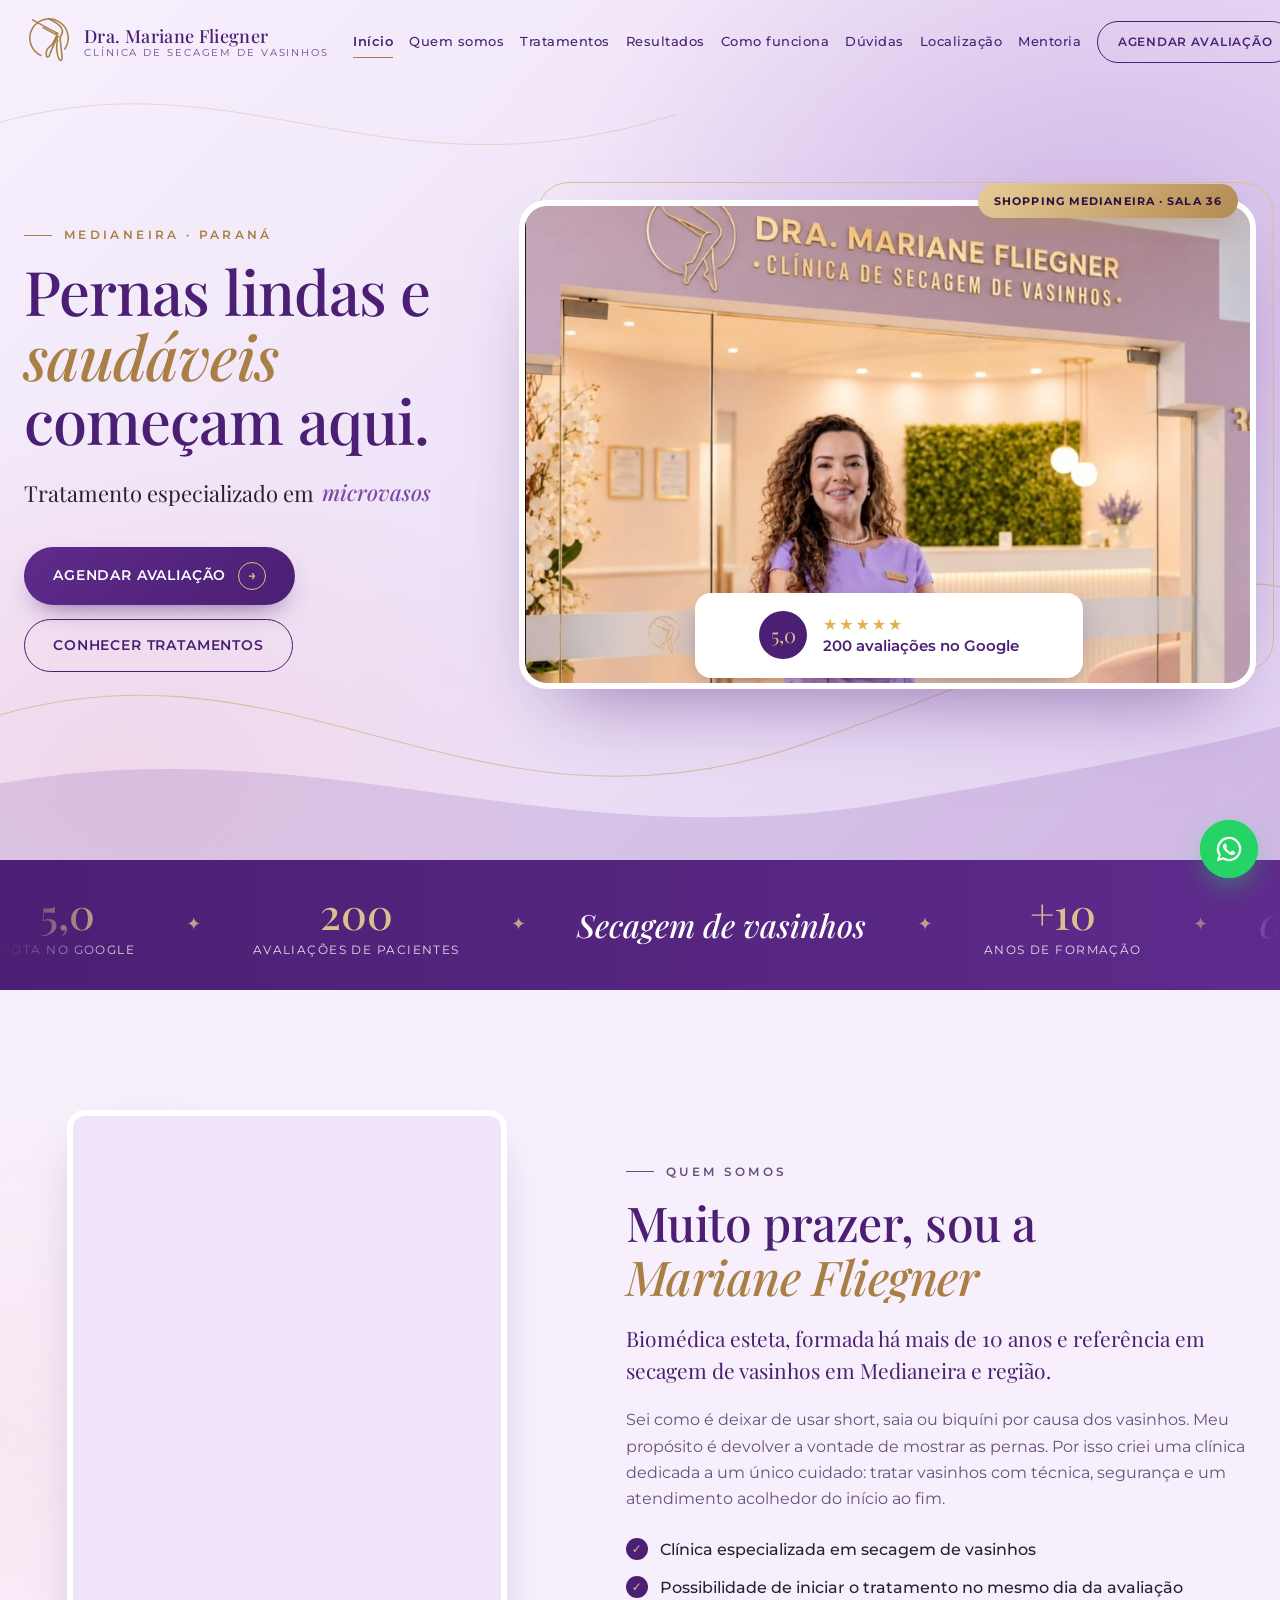
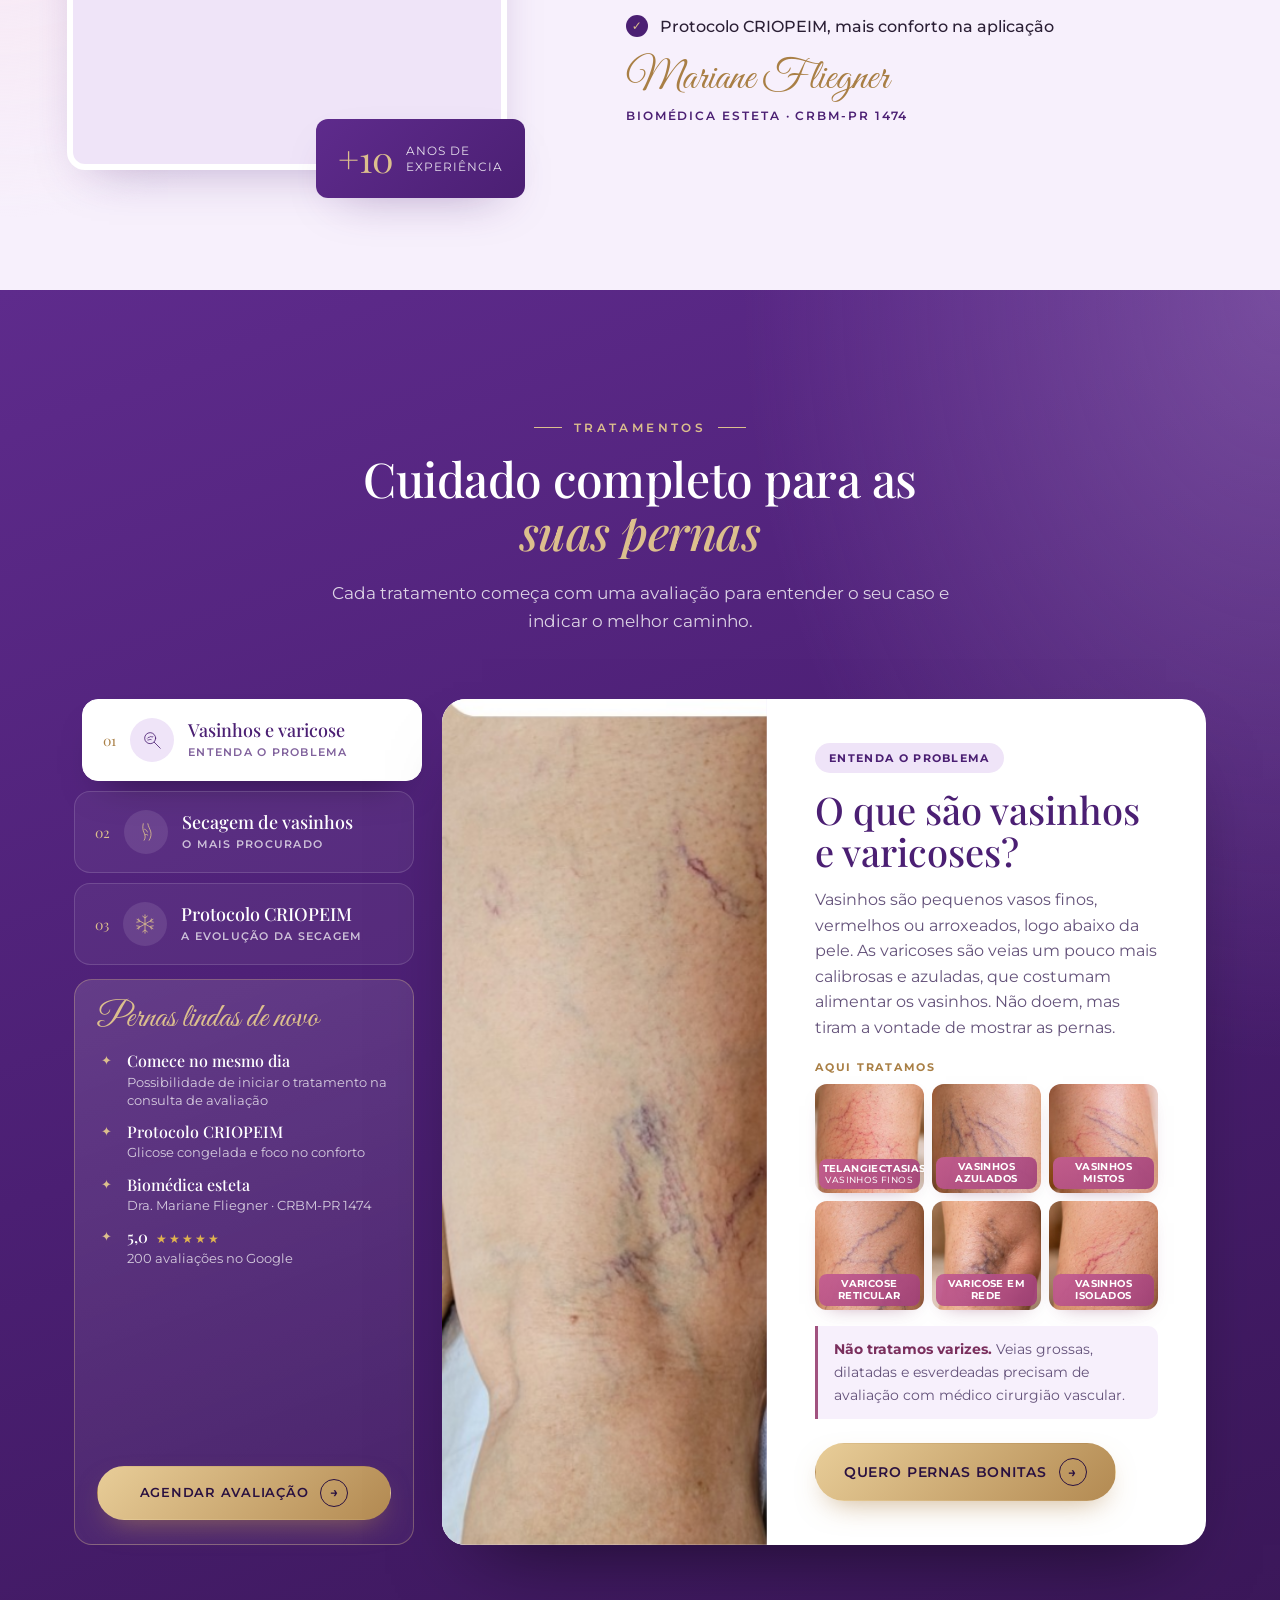
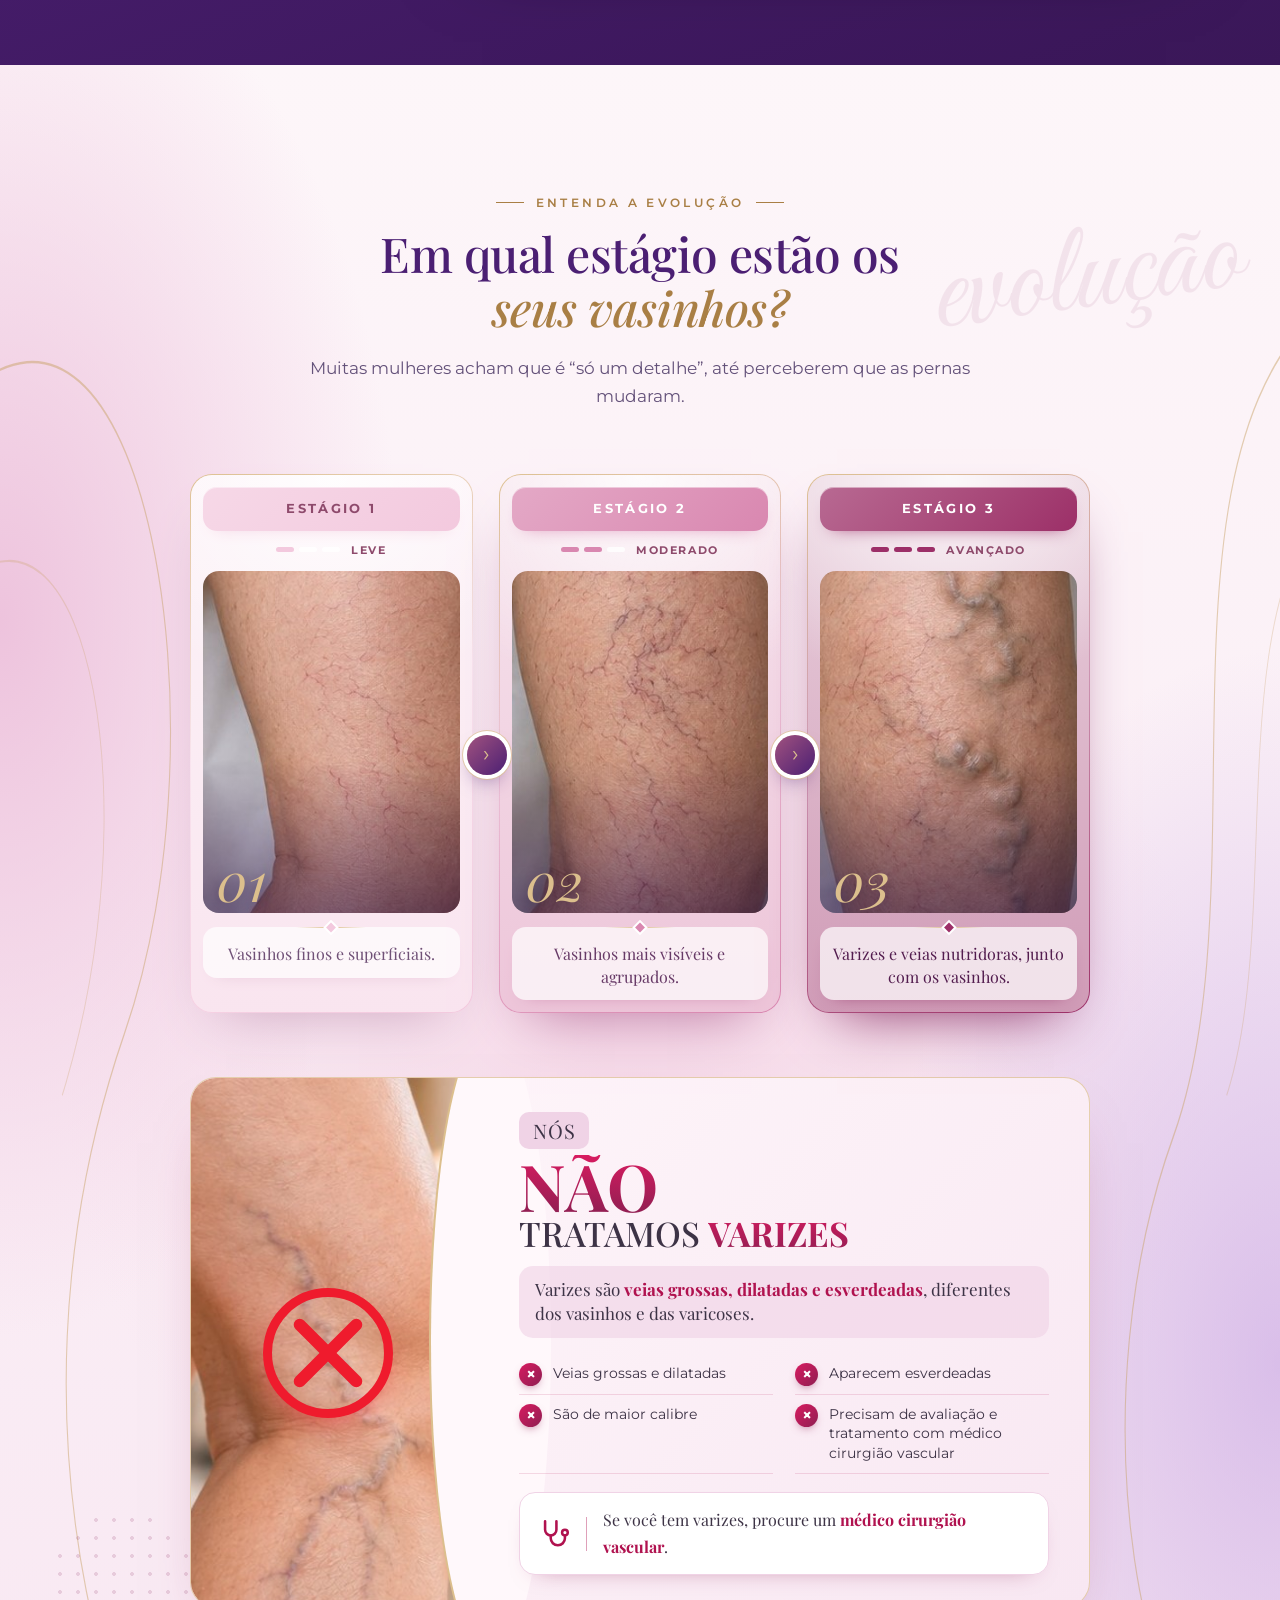
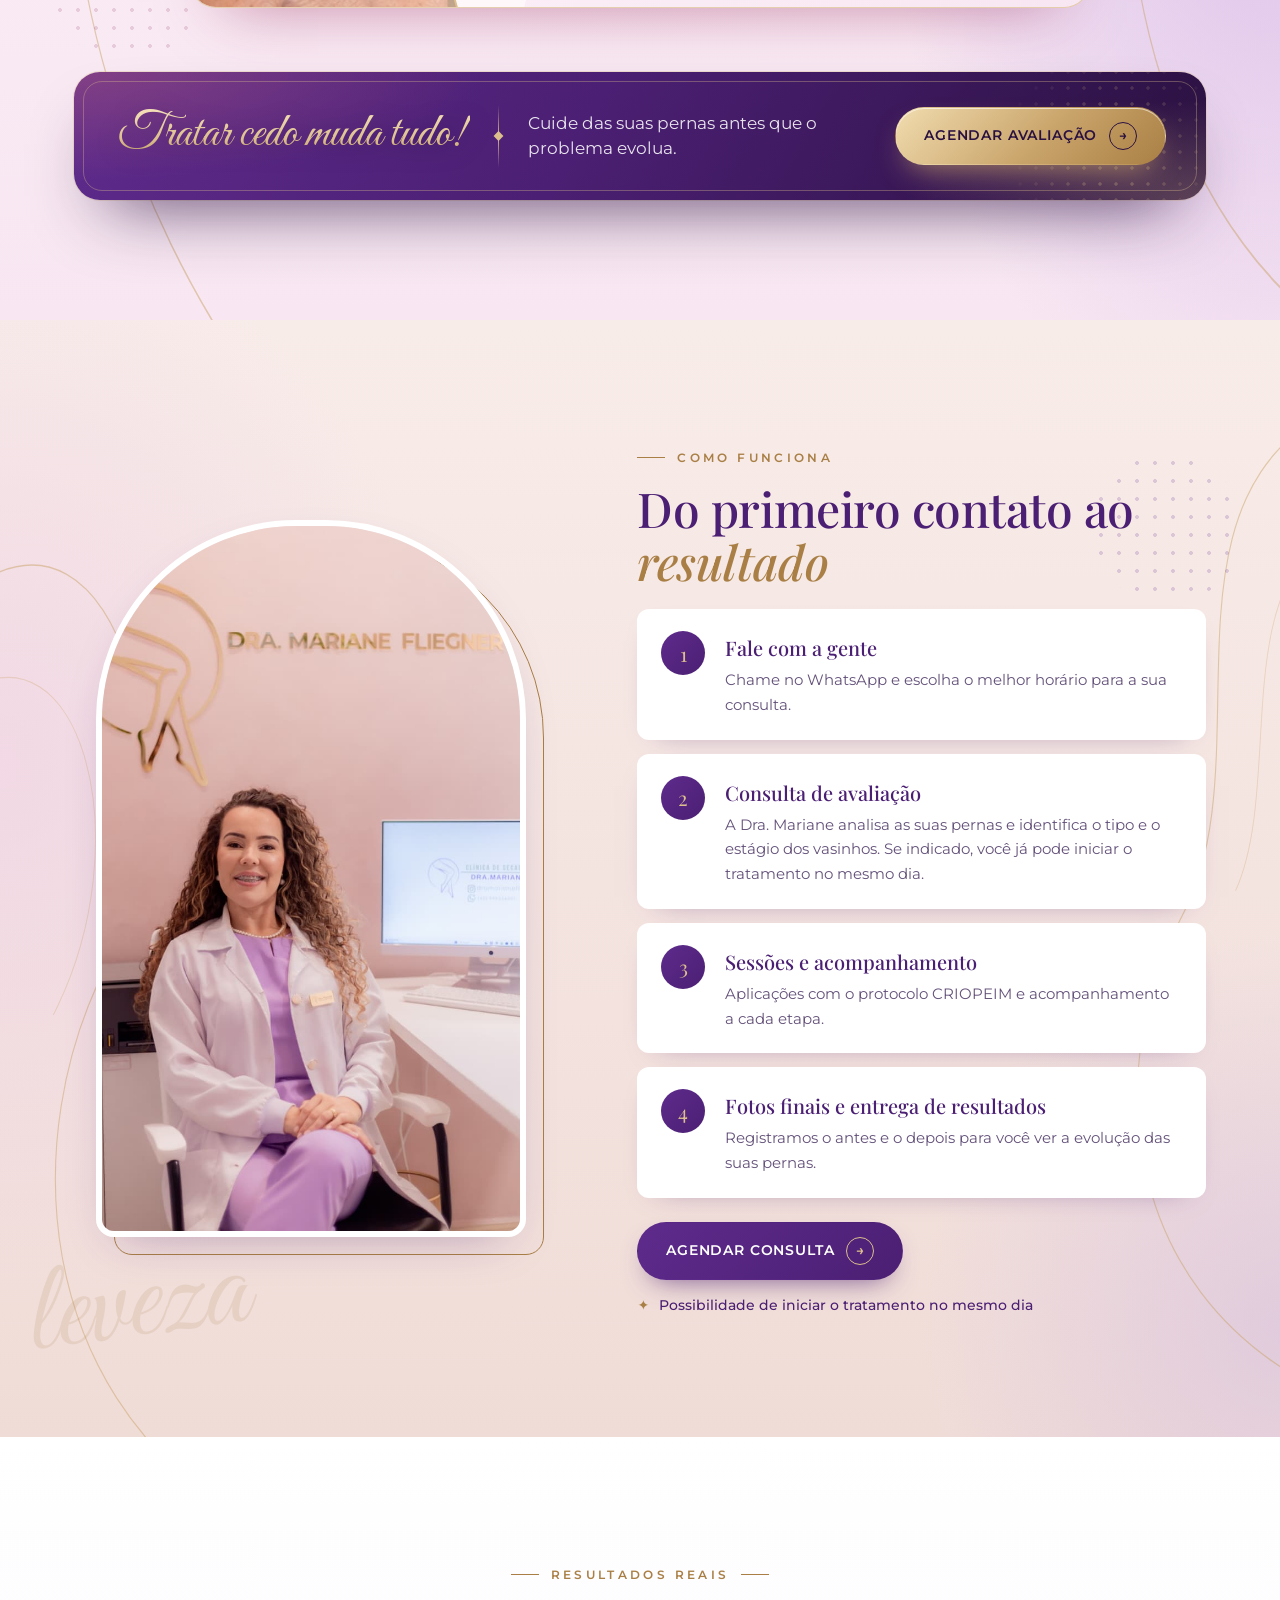
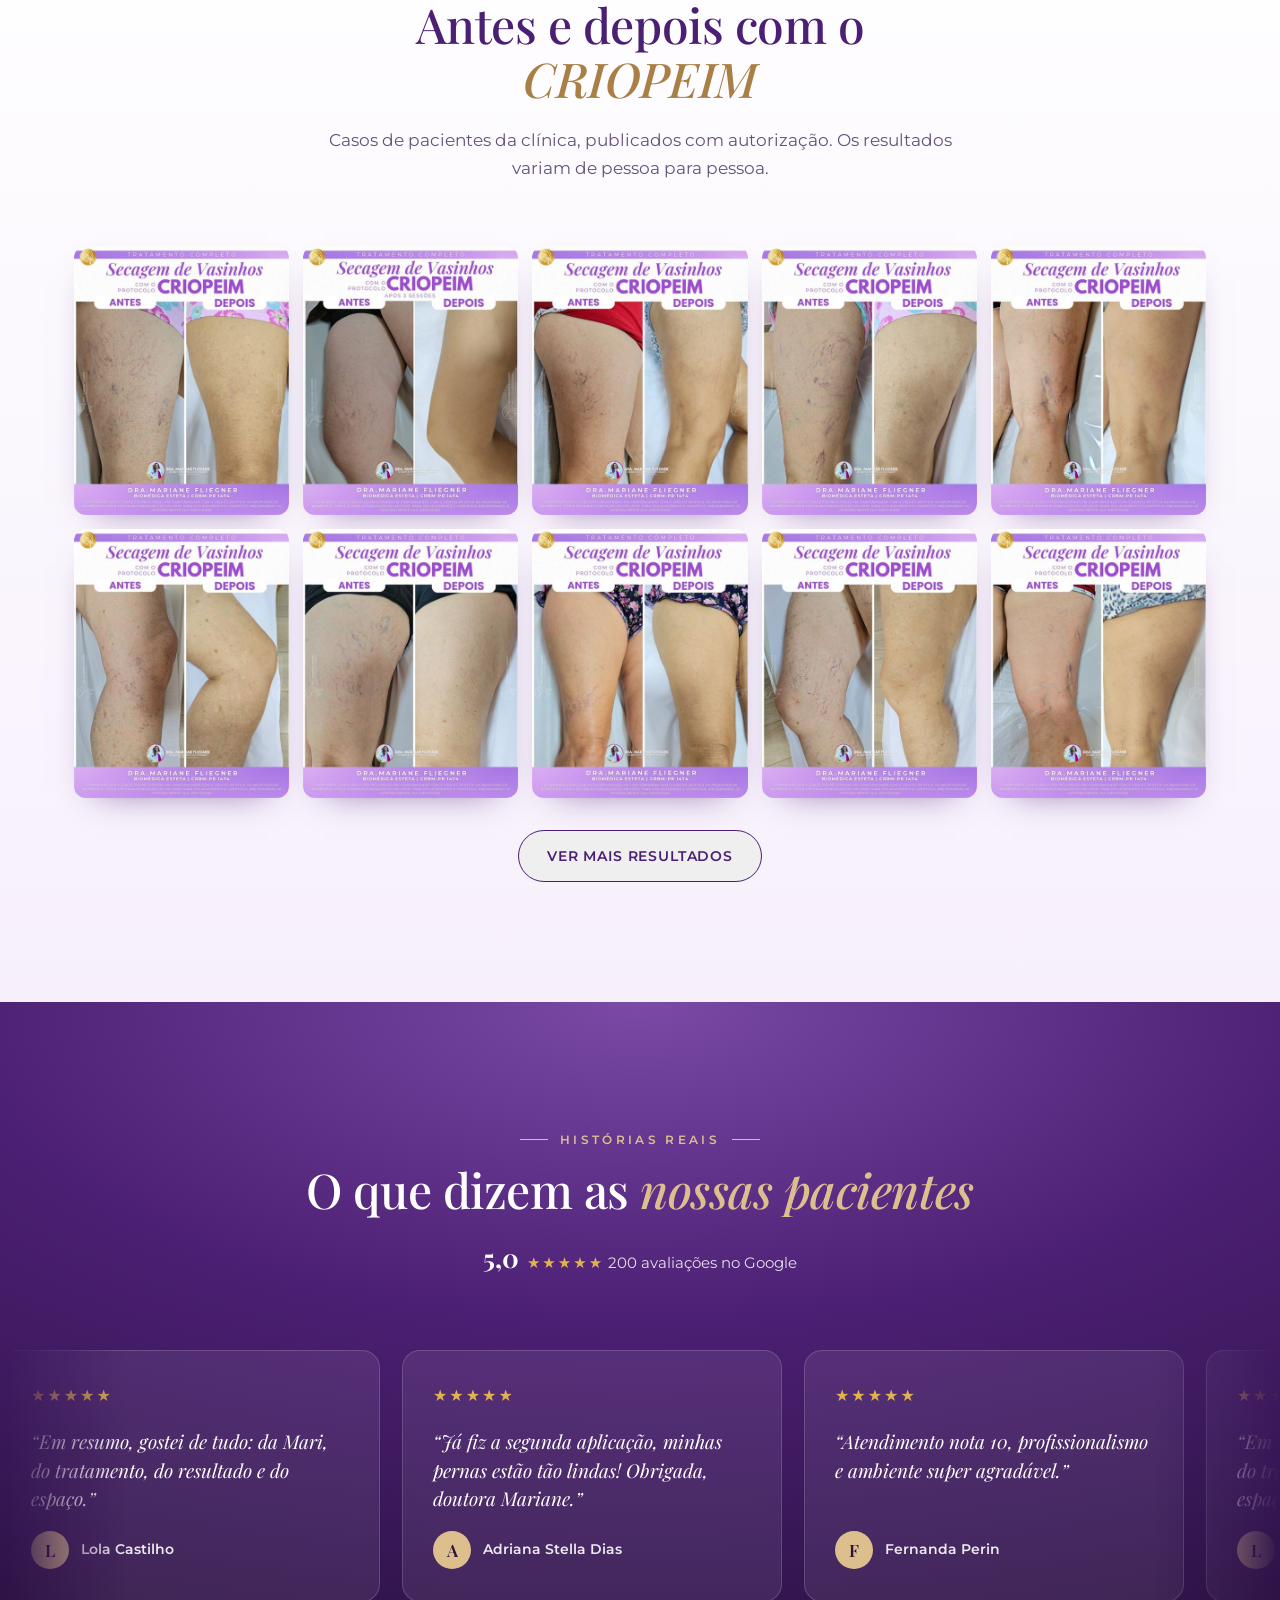
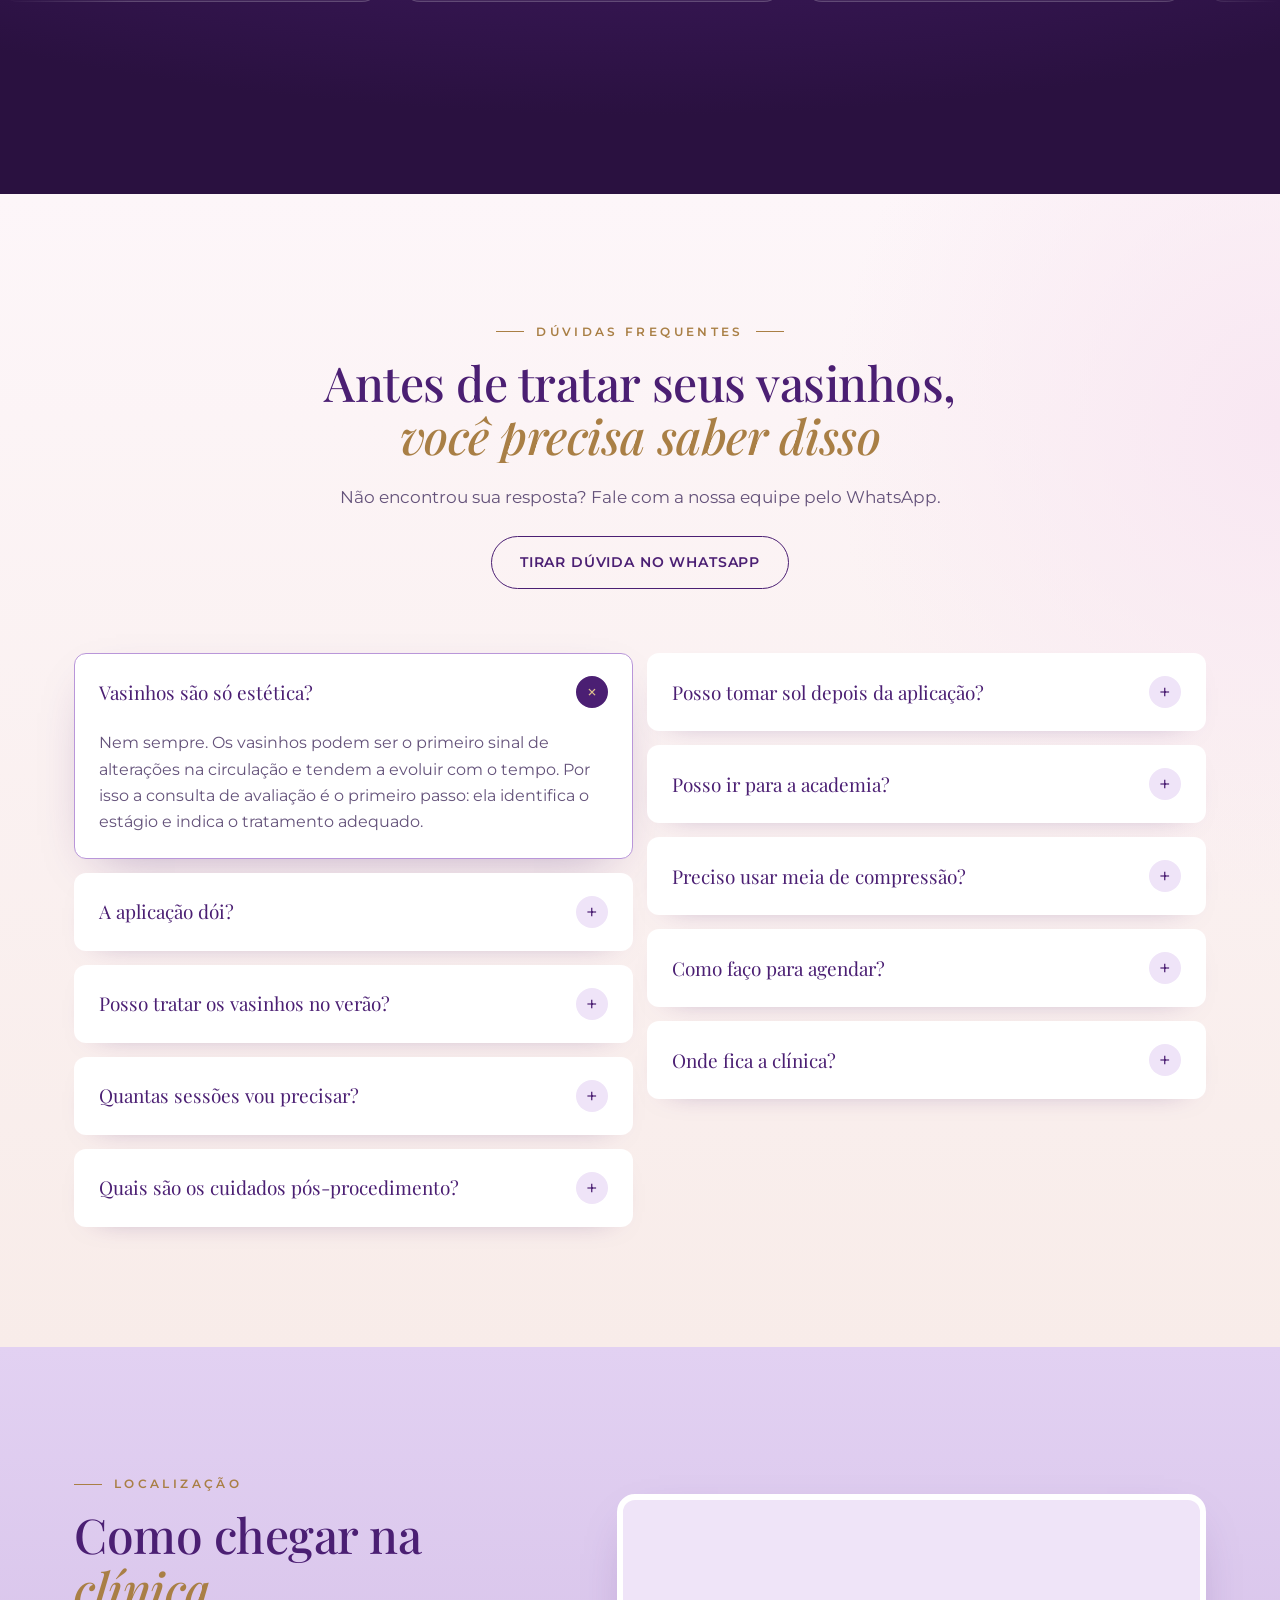
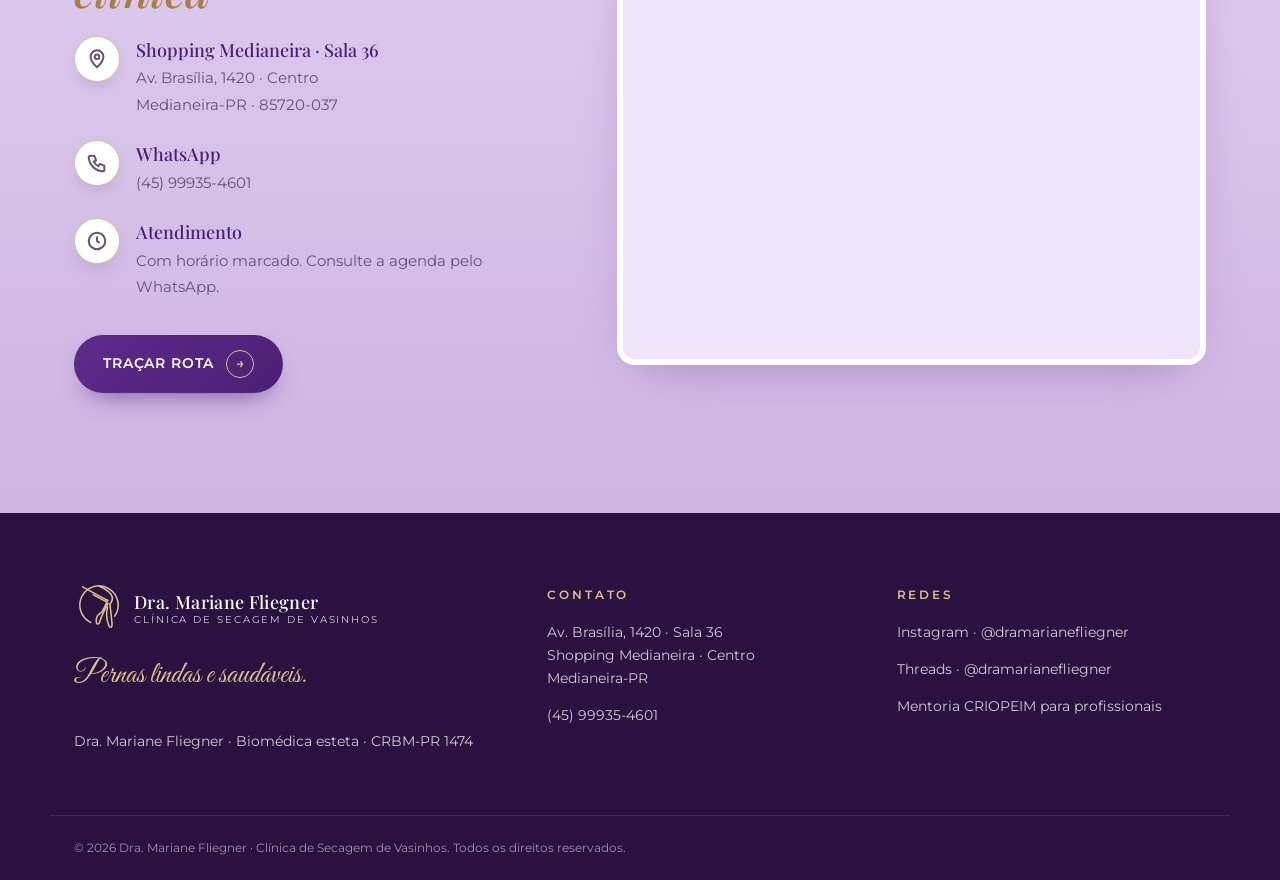
==== index.html @ 8980aa27 "Troca a foto do Como funciona pela foto da Dra. na clínica Co-Authored-By: Claude Opus 5.5 <noreply@" ====
<!doctype html>
<html lang="pt-BR">
<head>
  <meta charset="utf-8">
  <meta name="viewport" content="width=device-width, initial-scale=1">
  <title>Dra. Mariane Fliegner · Clínica de Secagem de Vasinhos em Medianeira-PR</title>
  <meta name="description" content="Clínica especializada em secagem de vasinhos, microvasos e varicoses em Medianeira-PR. Tratamento com Criopeim. Nota 5,0 no Google. Agende sua avaliação.">
  <meta name="theme-color" content="#4B1F73">
  <meta property="og:title" content="Dra. Mariane Fliegner · Secagem de Vasinhos">
  <meta property="og:description" content="Pernas lindas e saudáveis. Clínica especializada em secagem de vasinhos em Medianeira-PR.">
  <meta property="og:image" content="assets/img/fachada.jpg">
  <link rel="icon" href="data:image/svg+xml,%3Csvg xmlns='http://www.w3.org/2000/svg' viewBox='0 0 100 100'%3E%3Crect width='100' height='100' rx='22' fill='%234B1F73'/%3E%3Cg fill='none' stroke='%23DCBF8D' stroke-width='4' stroke-linecap='round' stroke-linejoin='round' transform='translate(8 8) scale(.84) translate(-4 0)'%3E%3Cpath d='M39 78 A40 40 0 1 1 88.8 64.9'/%3E%3Cpath d='M22 4 C 40 14, 58 24, 74 32'/%3E%3Cpath d='M44 20 C 54 26, 62 30, 70 34 L 74 32'/%3E%3Cpath d='M74 32 C 70 42, 66 50, 62 56 C 58 60, 54 62, 52 66 C 50 70, 50 76, 51 80 C 53 82, 56 81, 57 78 C 59 72, 62 64, 66 56 C 69 50, 72 44, 75 38'/%3E%3Cpath d='M56 2 C 70 8, 82 16, 84 26 C 85 32, 82 36, 79 40'/%3E%3Cpath d='M79 40 C 80 52, 82 66, 83 78 C 84 84, 83 88, 80 88 C 77 88, 76 84, 75 80 C 73 74, 72 68, 72 62 C 72 56, 73 50, 74 46'/%3E%3C/g%3E%3C/svg%3E">
  <link rel="preconnect" href="https://fonts.googleapis.com">
  <link rel="preconnect" href="https://fonts.gstatic.com" crossorigin>
  <link href="https://fonts.googleapis.com/css2?family=Great+Vibes&family=Montserrat:wght@300;400;500;600;700&family=Playfair+Display:ital,wght@0,400;0,500;0,600;0,700;1,400;1,500&display=swap" rel="stylesheet">
  <link rel="stylesheet" href="assets/css/style.css?v=14">
</head>
<body>

  <!-- ═══════════ CABEÇALHO ═══════════ -->
  <header class="topo" id="topo">
    <div class="container topo__linha">
      <a href="#inicio" class="logo" aria-label="Dra. Mariane Fliegner — início">
        <span class="logo__mono" aria-hidden="true"><svg viewBox="0 0 100 100" fill="none" stroke="currentColor" stroke-width="3.2" stroke-linecap="round" stroke-linejoin="round"><g transform="translate(-4 0)"><path d="M39 78 A40 40 0 1 1 88.8 64.9"/><path d="M22 4 C 40 14, 58 24, 74 32"/><path d="M44 20 C 54 26, 62 30, 70 34 L 74 32"/><path d="M74 32 C 70 42, 66 50, 62 56 C 58 60, 54 62, 52 66 C 50 70, 50 76, 51 80 C 53 82, 56 81, 57 78 C 59 72, 62 64, 66 56 C 69 50, 72 44, 75 38"/><path d="M56 2 C 70 8, 82 16, 84 26 C 85 32, 82 36, 79 40"/><path d="M79 40 C 80 52, 82 66, 83 78 C 84 84, 83 88, 80 88 C 77 88, 76 84, 75 80 C 73 74, 72 68, 72 62 C 72 56, 73 50, 74 46"/></g></svg></span>
        <span class="logo__texto">
          <strong>Dra. Mariane Fliegner</strong>
          <small>Clínica de Secagem de Vasinhos</small>
        </span>
      </a>

      <nav class="menu" id="menu" aria-label="Navegação principal">
        <a href="#inicio">Início</a>
        <a href="#quem-somos">Quem somos</a>
        <a href="#tratamentos">Tratamentos</a>
        <a href="#resultados">Resultados</a>
        <a href="#como-funciona">Como funciona</a>
        <a href="#duvidas">Dúvidas</a>
        <a href="#localizacao">Localização</a>
        <a href="mentoria.html">Mentoria</a>
        <a href="https://wa.me/5545999354601?text=Ol%C3%A1!%20Gostaria%20de%20agendar%20uma%20avalia%C3%A7%C3%A3o." class="botao botao--contorno menu__cta" target="_blank" rel="noopener">Agendar avaliação</a>
      </nav>

      <button class="hamburguer" id="hamburguer" aria-label="Abrir menu" aria-expanded="false" aria-controls="menu">
        <span></span><span></span><span></span>
      </button>
    </div>
  </header>

  <main>

    <!-- ═══════════ HERO ═══════════ -->
    <section class="hero" id="inicio">
      <svg class="hero__decor" viewBox="0 0 1440 900" preserveAspectRatio="none" aria-hidden="true">
        <path d="M-40 760 C 320 640, 520 900, 900 780 S 1380 560, 1500 640" fill="none" stroke="#c9a46a" stroke-width="1.2" opacity=".55"/>
        <path d="M-40 140 C 260 40, 420 220, 760 120" fill="none" stroke="#c9a46a" stroke-width="1" opacity=".35"/>
        <path d="M0 900 L0 820 C 360 760, 620 900, 1000 840 S 1440 760, 1440 760 L1440 900 Z" fill="#7a4aa6" opacity=".18"/>
      </svg>

      <div class="container hero__grade">
      <div class="hero__conteudo">
        <p class="sobretitulo">Medianeira · Paraná</p>

        <h1 class="hero__titulo js-split">Pernas lindas e <em>saudáveis</em> começam aqui.</h1>

        <div class="js-troca hero__troca" aria-label="Tratamento especializado em vasinhos, microvasos e varicoses">
          <span aria-hidden="true">Tratamento especializado em</span>
          <span class="janela" aria-hidden="true"><span class="fita">
            <span>vasinhos</span><span>microvasos</span><span>varicoses</span><span>vasinhos</span>
          </span></span>
        </div>

        <div class="hero__acoes">
          <a href="https://wa.me/5545999354601?text=Ol%C3%A1!%20Gostaria%20de%20agendar%20uma%20avalia%C3%A7%C3%A3o." class="botao botao--roxo js-elastico" target="_blank" rel="noopener">
            Agendar avaliação
            <span class="botao__seta" aria-hidden="true">→</span>
          </a>
          <a href="#tratamentos" class="botao botao--contorno-roxo">Conhecer tratamentos</a>
        </div>
      </div>

      <div class="hero__midia">
        <figure class="hero__foto">
          <img src="assets/img/fachada.jpg" alt="Fachada da Clínica Dra. Mariane Fliegner, com a Dra. Mariane em frente à recepção" width="900" height="598" fetchpriority="high">
          <!-- o selo fica exatamente sobre a legenda que veio gravada na foto do Instagram -->
          <a class="selo-google" href="#depoimentos">
            <span class="selo-google__nota">5,0</span>
            <span class="selo-google__info">
              <span class="estrelas" aria-hidden="true">★★★★★</span>
              <span class="selo-google__txt">200 avaliações no Google</span>
            </span>
          </a>
        </figure>
        <span class="hero__chip">Shopping Medianeira · Sala 36</span>
      </div>
      </div>
    </section>

    <!-- ═══════════ NÚMEROS ═══════════ -->
    <section class="numeros" id="numeros" aria-label="A clínica em números">
      <!-- esteira infinita: o JS duplica o grupo para o laço não ter emenda -->
      <div class="esteira">
        <div class="esteira__trilho">
          <div class="esteira__grupo">
            <div class="numero"><strong data-contar="5" data-casas="1">5,0</strong><span>nota no Google</span></div>
            <span class="esteira__sep" aria-hidden="true">✦</span>
            <div class="numero"><strong data-contar="200">200</strong><span>avaliações de pacientes</span></div>
            <span class="esteira__sep" aria-hidden="true">✦</span>
            <div class="numero numero--texto"><strong>Secagem de vasinhos</strong></div>
            <span class="esteira__sep" aria-hidden="true">✦</span>
            <div class="numero"><strong data-contar="10" data-prefixo="+">+10</strong><span>anos de formação</span></div>
            <span class="esteira__sep" aria-hidden="true">✦</span>
            <div class="numero numero--texto"><strong>Criopeim</strong></div>
            <span class="esteira__sep" aria-hidden="true">✦</span>
            <div class="numero numero--texto"><strong>Microvasos e varicoses</strong></div>
            <span class="esteira__sep" aria-hidden="true">✦</span>
          </div>
        </div>
      </div>
    </section>

    <!-- ═══════════ QUEM SOMOS ═══════════ -->
    <section class="secao quem" id="quem-somos">
      <div class="container quem__grade">
        <div class="quem__midia">
          <div class="js-faixas" role="img" aria-label="Retrato da Dra. Mariane Fliegner sorrindo, de jaleco e braços cruzados" data-img="assets/img/dra-retrato.jpg" data-tiras="8"></div>
          <div class="quem__selo" aria-hidden="true">
            <span class="quem__selo-num">+10</span>
            <span>anos de<br>experiência</span>
          </div>
        </div>

        <div class="quem__texto revelar">
          <p class="sobretitulo">Quem somos</p>
          <h2 class="titulo">Muito prazer, sou a <em class="js-cortina">Mariane Fliegner</em></h2>
          <p class="lead">Biomédica esteta, formada há mais de 10 anos e referência em secagem de vasinhos em Medianeira e região.</p>
          <p>Sei como é deixar de usar short, saia ou biquíni por causa dos vasinhos. Meu propósito é devolver a vontade de mostrar as pernas. Por isso criei uma clínica dedicada a um único cuidado: tratar vasinhos com técnica, segurança e um atendimento acolhedor do início ao fim.</p>
          <ul class="checklist">
            <li>Clínica especializada em secagem de vasinhos</li>
            <li>Possibilidade de iniciar o tratamento no mesmo dia da avaliação</li>
            <li>Protocolo CRIOPEIM, mais conforto na aplicação</li>
          </ul>
          <p class="assinatura">Mariane Fliegner</p>
          <p class="registro">Biomédica esteta · CRBM-PR 1474</p>
        </div>
      </div>
    </section>

    <!-- ═══════════ TRATAMENTOS ═══════════ -->
    <section class="secao tratamentos" id="tratamentos">
      <div class="container">
        <header class="cabecalho-secao revelar">
          <p class="sobretitulo sobretitulo--claro">Tratamentos</p>
          <h2 class="titulo titulo--claro">Cuidado completo para as <em class="js-cortina">suas pernas</em></h2>
          <p class="cabecalho-secao__sub">Cada tratamento começa com uma avaliação para entender o seu caso e indicar o melhor caminho.</p>
        </header>

        <div class="vitrine revelar" data-intervalo="7000">
          <!-- lista de tratamentos (abas) -->
          <div class="vitrine__lado">
          <div class="vitrine__abas" role="tablist" aria-label="Tratamentos">
            <button class="aba" role="tab" id="aba-vasinhos" aria-controls="painel-vasinhos" aria-selected="true">
              <span class="aba__num">01</span>
              <span class="aba__icone" aria-hidden="true"><svg viewBox="0 0 48 48" fill="none" stroke="currentColor" stroke-width="1.8" stroke-linecap="round" stroke-linejoin="round"><circle cx="20" cy="20" r="12"/><path d="M29 29l13 13"/><path d="M14 20c2-3 4-1 6-3s3 2 6 0M15 24c3 0 4-2 7-1"/></svg></span>
              <span class="aba__txt"><strong>Vasinhos e varicose</strong><small>Entenda o problema</small></span>
              <span class="aba__barra" aria-hidden="true"></span>
            </button>
            <button class="aba" role="tab" id="aba-secagem" aria-controls="painel-secagem" aria-selected="false" tabindex="-1">
              <span class="aba__num">02</span>
              <span class="aba__icone" aria-hidden="true"><svg viewBox="0 0 48 48" fill="none" stroke="currentColor" stroke-width="1.8" stroke-linecap="round" stroke-linejoin="round"><path d="M18 6c-2 8-1 14 2 20s3 12 0 16"/><path d="M28 6c1 6 4 10 6 16s1 14-3 20"/><path d="M21 18c3 1 5 3 6 6M22 30c2-1 4-1 6 1"/></svg></span>
              <span class="aba__txt"><strong>Secagem de vasinhos</strong><small>O mais procurado</small></span>
              <span class="aba__barra" aria-hidden="true"></span>
            </button>
            <button class="aba" role="tab" id="aba-criopeim" aria-controls="painel-criopeim" aria-selected="false" tabindex="-1">
              <span class="aba__num">03</span>
              <span class="aba__icone" aria-hidden="true"><svg viewBox="0 0 48 48" fill="none" stroke="currentColor" stroke-width="1.8" stroke-linecap="round" stroke-linejoin="round"><path d="M24 4v40M6.7 14l34.6 20M6.7 34l34.6-20"/><path d="M19 7l5 4 5-4M19 41l5-4 5 4M6 20l6-1-2-6M42 28l-6 1 2 6M6 28l6 1-2 6M42 20l-6-1 2-6"/></svg></span>
              <span class="aba__txt"><strong>Protocolo CRIOPEIM</strong><small>A evolução da secagem</small></span>
              <span class="aba__barra" aria-hidden="true"></span>
            </button>
          </div>
          <aside class="vitrine__destaque" aria-label="Por que tratar com a Dra. Mariane">
            <p class="vitrine__destaque-script">Pernas lindas de novo</p>
            <ul>
              <li><strong>Comece no mesmo dia</strong>Possibilidade de iniciar o tratamento na consulta de avaliação</li>
              <li><strong>Protocolo CRIOPEIM</strong>Glicose congelada e foco no conforto</li>
              <li><strong>Biomédica esteta</strong>Dra. Mariane Fliegner · CRBM-PR 1474</li>
              <li><strong>5,0 <span class="estrelas" aria-hidden="true">★★★★★</span></strong>200 avaliações no Google</li>
            </ul>
            <a class="botao botao--dourado js-elastico" href="https://wa.me/5545999354601?text=Ol%C3%A1!%20Gostaria%20de%20agendar%20uma%20avalia%C3%A7%C3%A3o." target="_blank" rel="noopener">Agendar avaliação <span class="botao__seta" aria-hidden="true">→</span></a>
          </aside>
          </div>

          <!-- painéis -->
          <div class="vitrine__paineis">
            <article class="painel ativo" role="tabpanel" id="painel-vasinhos" aria-labelledby="aba-vasinhos">
              <div class="painel__foto painel__foto--vasinhos"><picture><source media="(max-width: 720px)" srcset="assets/img/vasinhos-largo.jpg"><img src="assets/img/vasinhos-detalhe.jpg?v=3" alt="Perna com vasinhos finos e arroxeados ao redor do joelho" loading="lazy" width="340" height="735"></picture></div>
              <div class="painel__texto">
                <span class="painel__tag">Entenda o problema</span>
                <h3>O que são vasinhos e varicoses?</h3>
                <p>Vasinhos são pequenos vasos finos, vermelhos ou arroxeados, logo abaixo da pele. As varicoses são veias um pouco mais calibrosas e azuladas, que costumam alimentar os vasinhos. Não doem, mas tiram a vontade de mostrar as pernas.</p>
                <p class="tipos__titulo">Aqui tratamos</p>
                <ul class="tipos" aria-label="Tipos de vasinhos e varicoses que tratamos">
                  <li><img src="assets/img/tipos/telangiectasias.jpg" alt="" loading="lazy" width="260" height="300"><span>Telangiectasias <small>vasinhos finos</small></span></li>
                  <li><img src="assets/img/tipos/azulados.jpg" alt="" loading="lazy" width="260" height="300"><span>Vasinhos azulados</span></li>
                  <li><img src="assets/img/tipos/mistos.jpg" alt="" loading="lazy" width="260" height="300"><span>Vasinhos mistos</span></li>
                  <li><img src="assets/img/tipos/reticular.jpg" alt="" loading="lazy" width="260" height="300"><span>Varicose reticular</span></li>
                  <li><img src="assets/img/tipos/rede.jpg" alt="" loading="lazy" width="260" height="300"><span>Varicose em rede</span></li>
                  <li><img src="assets/img/tipos/isolados.jpg" alt="" loading="lazy" width="260" height="300"><span>Vasinhos isolados</span></li>
                </ul>
                <p class="aviso"><strong>Não tratamos varizes.</strong> Veias grossas, dilatadas e esverdeadas precisam de avaliação com médico cirurgião vascular.</p>
                <a class="botao botao--dourado" href="https://wa.me/5545999354601?text=Ol%C3%A1!%20Tenho%20interesse%20na%20secagem%20de%20vasinhos." target="_blank" rel="noopener">Quero pernas bonitas <span class="botao__seta" aria-hidden="true">→</span></a>
              </div>
            </article>

            <article class="painel" role="tabpanel" id="painel-secagem" aria-labelledby="aba-secagem" hidden>
              <div class="painel__foto painel__foto--duo">
                <figure class="painel__lado"><img src="assets/img/secagem-antes.jpg" alt="Coxa com vasinhos antes da secagem" loading="lazy" width="480" height="750"><figcaption>Antes</figcaption></figure>
                <figure class="painel__lado"><img src="assets/img/secagem-depois.jpg" alt="A mesma coxa depois da secagem de vasinhos" loading="lazy" width="480" height="750"><figcaption>Depois</figcaption></figure>
              </div>
              <div class="painel__texto">
                <span class="painel__tag">O mais procurado</span>
                <h3>Secagem de vasinhos</h3>
                <p>Aplicação precisa, feita pela própria Dra. Mariane, que seca os vasinhos finos, avermelhados ou arroxeados e devolve uniformidade e leveza à pele das pernas.</p>
                <ul class="painel__lista">
                  <li>Indicado para vasinhos finos e superficiais</li>
                  <li>Aplicação feita com técnica e precisão</li>
                  <li>Número de sessões definido na avaliação</li>
                </ul>
                <a class="botao botao--dourado" href="https://wa.me/5545999354601?text=Ol%C3%A1!%20Tenho%20interesse%20na%20secagem%20de%20vasinhos." target="_blank" rel="noopener">Quero tratar meus vasinhos <span class="botao__seta" aria-hidden="true">→</span></a>
              </div>
            </article>

            <article class="painel painel--largo" role="tabpanel" id="painel-criopeim" aria-labelledby="aba-criopeim" hidden>
              <div class="painel__faixa"><img src="assets/img/dra-criopeim.jpg" alt="Dra. Mariane ao lado do equipamento do protocolo CRIOPEIM no consultório" loading="lazy" width="1280" height="853"></div>
              <div class="painel__texto">
                <span class="painel__tag">A evolução da secagem</span>
                <h3>CRIOPEIM: a evolução da secagem tradicional</h3>
                <div class="compara">
                  <div class="compara__col">
                    <h4>Secagem tradicional</h4>
                    <ul>
                      <li>Técnica convencional</li>
                      <li>Cuidados pós-procedimento variam conforme o método</li>
                    </ul>
                  </div>
                  <div class="compara__col compara__col--destaque">
                    <h4>Protocolo CRIOPEIM</h4>
                    <ul>
                      <li>Glicose congelada</li>
                      <li>Foco no conforto durante a aplicação</li>
                      <li>Resultados que podem ser percebidos nos primeiros dias</li>
                      <li>Recuperação prática, conforme orientação individual</li>
                    </ul>
                  </div>
                </div>
                <ul class="diferenciais">
                  <li><strong>Conforto</strong>Atenção à experiência durante o procedimento.</li>
                  <li><strong>Segurança</strong>Técnica, avaliação e cuidados individualizados.</li>
                  <li><strong>Praticidade</strong>Recuperação compatível com a rotina.</li>
                  <li><strong>Evolução visível</strong>Primeiros resultados em poucos dias.</li>
                </ul>
                <a class="botao botao--dourado" href="https://wa.me/5545999354601?text=Ol%C3%A1!%20Tenho%20interesse%20no%20protocolo%20CRIOPEIM." target="_blank" rel="noopener">Quero o CRIOPEIM <span class="botao__seta" aria-hidden="true">→</span></a>
              </div>
            </article>
          </div>
        </div>
      </div>
    </section>

    <!-- ═══════════ EVOLUÇÃO ═══════════ -->
    <section class="secao evolucao" id="evolucao">
      <svg class="evolucao__decor" viewBox="0 0 1440 900" preserveAspectRatio="none" aria-hidden="true">
        <path d="M-40 160 C 160 80, 260 320, 140 470 S 60 800, 300 940" fill="none" stroke="#c9a46a" stroke-width="1.2" opacity=".5"/>
        <path d="M-40 250 C 100 200, 170 360, 70 500" fill="none" stroke="#c9a46a" stroke-width="1" opacity=".3"/>
        <path d="M1480 120 C 1290 200, 1420 400, 1320 520 S 1250 820, 1480 900" fill="none" stroke="#c9a46a" stroke-width="1.2" opacity=".5"/>
        <path d="M1480 220 C 1380 280, 1440 420, 1380 500" fill="none" stroke="#c9a46a" stroke-width="1" opacity=".3"/>
      </svg>
      <span class="evolucao__script" aria-hidden="true">evolução</span>
      <span class="evolucao__pontos" aria-hidden="true"></span>
      <div class="container">
        <header class="cabecalho-secao revelar">
          <p class="sobretitulo">Entenda a evolução</p>
          <h2 class="titulo">Em qual estágio estão os <em class="js-cortina">seus vasinhos?</em></h2>
          <p class="cabecalho-secao__sub">Muitas mulheres acham que é “só um detalhe”, até perceberem que as pernas mudaram.</p>
        </header>

        <ol class="estagios">
          <li class="estagio revelar">
            <span class="estagio__rotulo">Estágio 1</span>
            <span class="estagio__nivel" aria-label="Intensidade: leve"><i></i><i class="vazio"></i><i class="vazio"></i>Leve</span>
            <figure class="estagio__foto" data-n="01"><img src="assets/img/estagio-1.jpg?v=2" alt="Perna com vasinhos finos e superficiais" loading="lazy" width="285" height="595"></figure>
            <p>Vasinhos finos e superficiais.</p>
          </li>
          <li class="estagio revelar">
            <span class="estagio__rotulo">Estágio 2</span>
            <span class="estagio__nivel" aria-label="Intensidade: moderado"><i></i><i></i><i class="vazio"></i>Moderado</span>
            <figure class="estagio__foto" data-n="02"><img src="assets/img/estagio-2.jpg?v=2" alt="Perna com vasinhos mais visíveis e agrupados" loading="lazy" width="285" height="595"></figure>
            <p>Vasinhos mais visíveis e agrupados.</p>
          </li>
          <li class="estagio revelar">
            <span class="estagio__rotulo">Estágio 3</span>
            <span class="estagio__nivel" aria-label="Intensidade: avançado"><i></i><i></i><i></i>Avançado</span>
            <figure class="estagio__foto" data-n="03"><img src="assets/img/estagio-3.jpg?v=2" alt="Perna com varizes e veias nutridoras junto aos vasinhos" loading="lazy" width="285" height="595"></figure>
            <p>Varizes e veias nutridoras, junto com os vasinhos.</p>
          </li>
        </ol>

        <div class="varizes revelar">
          <div class="varizes__foto"><img src="assets/img/varizes.jpg?v=2" alt="Perna com varizes: veias grossas e dilatadas" loading="lazy" width="340" height="540"><span class="varizes__x" aria-hidden="true"></span></div>
          <div class="varizes__texto">
            <p class="varizes__nos">Nós</p>
            <h3><strong>Não</strong> tratamos <span>varizes</span></h3>
            <p class="varizes__def">Varizes são <b>veias grossas, dilatadas e esverdeadas</b>, diferentes dos vasinhos e das varicoses.</p>
            <ul class="varizes__lista">
              <li>Veias grossas e dilatadas</li>
              <li>Aparecem esverdeadas</li>
              <li>São de maior calibre</li>
              <li>Precisam de avaliação e tratamento com médico cirurgião vascular</li>
            </ul>
            <p class="varizes__medico"><svg viewBox="0 0 24 24" fill="none" stroke="currentColor" stroke-width="1.8" stroke-linecap="round" stroke-linejoin="round" aria-hidden="true"><path d="M5 3v6a4 4 0 0 0 8 0V3"/><path d="M9 13v2a5 5 0 0 0 10 0v-2"/><circle cx="19" cy="11" r="2"/></svg><span>Se você tem varizes, procure um <b>médico cirurgião vascular</b>.</span></p>
          </div>
        </div>

        <div class="faixa-cta revelar">
          <p class="faixa-cta__script"><span class="js-cortina">Tratar cedo muda tudo!</span></p>
          <p class="faixa-cta__txt">Cuide das suas pernas antes que o problema evolua.</p>
          <a href="https://wa.me/5545999354601?text=Ol%C3%A1!%20Gostaria%20de%20agendar%20uma%20avalia%C3%A7%C3%A3o." class="botao botao--roxo js-elastico" target="_blank" rel="noopener">
            Agendar avaliação <span class="botao__seta" aria-hidden="true">→</span>
          </a>
        </div>
      </div>
    </section>

    <!-- ═══════════ COMO FUNCIONA ═══════════ -->
    <section class="secao funciona" id="como-funciona">
      <svg class="funciona__decor" viewBox="0 0 1440 900" preserveAspectRatio="none" aria-hidden="true">
        <path d="M-40 220 C 140 120, 220 380, 120 520 S 40 860, 260 960" fill="none" stroke="#c9a46a" stroke-width="1.2" opacity=".5"/>
        <path d="M-40 300 C 90 240, 160 420, 60 560" fill="none" stroke="#c9a46a" stroke-width="1" opacity=".3"/>
        <path d="M1480 80 C 1300 160, 1420 360, 1330 480 S 1260 780, 1480 860" fill="none" stroke="#c9a46a" stroke-width="1.2" opacity=".5"/>
        <path d="M1480 180 C 1390 240, 1440 380, 1390 460" fill="none" stroke="#c9a46a" stroke-width="1" opacity=".3"/>
      </svg>
      <span class="funciona__script" aria-hidden="true">leveza</span>
      <span class="funciona__pontos" aria-hidden="true"></span>
      <div class="container funciona__grade">
        <div class="funciona__foto revelar">
          <img src="assets/img/dra-clinica.jpg" alt="Dra. Mariane Fliegner sentada em sua clínica de secagem de vasinhos" loading="lazy" width="853" height="1280">
        </div>

        <div class="funciona__texto">
          <header class="revelar">
            <p class="sobretitulo">Como funciona</p>
            <h2 class="titulo">Do primeiro contato ao <em class="js-cortina">resultado</em></h2>
          </header>

          <ol class="passos">
            <li class="passo revelar">
              <span class="passo__num">1</span>
              <div>
                <h3>Fale com a gente</h3>
                <p>Chame no WhatsApp e escolha o melhor horário para a sua consulta.</p>
              </div>
            </li>
            <li class="passo revelar">
              <span class="passo__num">2</span>
              <div>
                <h3>Consulta de avaliação</h3>
                <p>A Dra. Mariane analisa as suas pernas e identifica o tipo e o estágio dos vasinhos. Se indicado, você já pode iniciar o tratamento no mesmo dia.</p>
              </div>
            </li>
            <li class="passo revelar">
              <span class="passo__num">3</span>
              <div>
                <h3>Sessões e acompanhamento</h3>
                <p>Aplicações com o protocolo CRIOPEIM e acompanhamento a cada etapa.</p>
              </div>
            </li>
            <li class="passo revelar">
              <span class="passo__num">4</span>
              <div>
                <h3>Fotos finais e entrega de resultados</h3>
                <p>Registramos o antes e o depois para você ver a evolução das suas pernas.</p>
              </div>
            </li>
          </ol>

          <div class="funciona__acao revelar">
            <a href="https://wa.me/5545999354601?text=Ol%C3%A1!%20Gostaria%20de%20agendar%20uma%20consulta%20de%20avalia%C3%A7%C3%A3o." class="botao botao--roxo js-elastico" target="_blank" rel="noopener">
              Agendar consulta <span class="botao__seta" aria-hidden="true">→</span>
            </a>
            <p>Possibilidade de iniciar o tratamento no mesmo dia</p>
          </div>
        </div>
      </div>
    </section>

    <!-- ═══════════ RESULTADOS ═══════════ -->
    <section class="secao resultados" id="resultados">
      <div class="container">
        <header class="cabecalho-secao revelar">
          <p class="sobretitulo">Resultados reais</p>
          <h2 class="titulo">Antes e depois com o <em class="js-cortina">CRIOPEIM</em></h2>
          <p class="cabecalho-secao__sub">Casos de pacientes da clínica, publicados com autorização. Os resultados variam de pessoa para pessoa.</p>
        </header>

        <div class="galeria" data-mostrar="10">

          <ul class="galeria__grade">
            <li data-grupo="completo"><button class="galeria__item" type="button"><img src="assets/img/resultados/mini/completo-01.jpg" data-full="assets/img/resultados/completo-01.jpg" alt="Antes e depois do tratamento completo de secagem de vasinhos com CRIOPEIM, caso 1" loading="lazy" width="480" height="600" decoding="async"></button></li>
            <li data-grupo="completo"><button class="galeria__item" type="button"><img src="assets/img/resultados/mini/completo-02.jpg" data-full="assets/img/resultados/completo-02.jpg" alt="Antes e depois do tratamento completo de secagem de vasinhos com CRIOPEIM, caso 2" loading="lazy" width="480" height="600" decoding="async"></button></li>
            <li data-grupo="completo"><button class="galeria__item" type="button"><img src="assets/img/resultados/mini/completo-03.jpg" data-full="assets/img/resultados/completo-03.jpg" alt="Antes e depois do tratamento completo de secagem de vasinhos com CRIOPEIM, caso 3" loading="lazy" width="480" height="600" decoding="async"></button></li>
            <li data-grupo="completo"><button class="galeria__item" type="button"><img src="assets/img/resultados/mini/completo-04.jpg" data-full="assets/img/resultados/completo-04.jpg" alt="Antes e depois do tratamento completo de secagem de vasinhos com CRIOPEIM, caso 4" loading="lazy" width="480" height="600" decoding="async"></button></li>
            <li data-grupo="completo"><button class="galeria__item" type="button"><img src="assets/img/resultados/mini/completo-05.jpg" data-full="assets/img/resultados/completo-05.jpg" alt="Antes e depois do tratamento completo de secagem de vasinhos com CRIOPEIM, caso 5" loading="lazy" width="480" height="600" decoding="async"></button></li>
            <li data-grupo="completo"><button class="galeria__item" type="button"><img src="assets/img/resultados/mini/completo-06.jpg" data-full="assets/img/resultados/completo-06.jpg" alt="Antes e depois do tratamento completo de secagem de vasinhos com CRIOPEIM, caso 6" loading="lazy" width="480" height="600" decoding="async"></button></li>
            <li data-grupo="completo"><button class="galeria__item" type="button"><img src="assets/img/resultados/mini/completo-07.jpg" data-full="assets/img/resultados/completo-07.jpg" alt="Antes e depois do tratamento completo de secagem de vasinhos com CRIOPEIM, caso 7" loading="lazy" width="480" height="600" decoding="async"></button></li>
            <li data-grupo="completo"><button class="galeria__item" type="button"><img src="assets/img/resultados/mini/completo-08.jpg" data-full="assets/img/resultados/completo-08.jpg" alt="Antes e depois do tratamento completo de secagem de vasinhos com CRIOPEIM, caso 8" loading="lazy" width="480" height="600" decoding="async"></button></li>
            <li data-grupo="completo"><button class="galeria__item" type="button"><img src="assets/img/resultados/mini/completo-09.jpg" data-full="assets/img/resultados/completo-09.jpg" alt="Antes e depois do tratamento completo de secagem de vasinhos com CRIOPEIM, caso 9" loading="lazy" width="480" height="600" decoding="async"></button></li>
            <li data-grupo="completo"><button class="galeria__item" type="button"><img src="assets/img/resultados/mini/completo-10.jpg" data-full="assets/img/resultados/completo-10.jpg" alt="Antes e depois do tratamento completo de secagem de vasinhos com CRIOPEIM, caso 10" loading="lazy" width="480" height="600" decoding="async"></button></li>
            <li data-grupo="completo"><button class="galeria__item" type="button"><img src="assets/img/resultados/mini/completo-11.jpg" data-full="assets/img/resultados/completo-11.jpg" alt="Antes e depois do tratamento completo de secagem de vasinhos com CRIOPEIM, caso 11" loading="lazy" width="480" height="600" decoding="async"></button></li>
            <li data-grupo="completo"><button class="galeria__item" type="button"><img src="assets/img/resultados/mini/completo-12.jpg" data-full="assets/img/resultados/completo-12.jpg" alt="Antes e depois do tratamento completo de secagem de vasinhos com CRIOPEIM, caso 12" loading="lazy" width="480" height="600" decoding="async"></button></li>
            <li data-grupo="completo"><button class="galeria__item" type="button"><img src="assets/img/resultados/mini/completo-13.jpg" data-full="assets/img/resultados/completo-13.jpg" alt="Antes e depois do tratamento completo de secagem de vasinhos com CRIOPEIM, caso 13" loading="lazy" width="480" height="600" decoding="async"></button></li>
            <li data-grupo="completo"><button class="galeria__item" type="button"><img src="assets/img/resultados/mini/completo-14.jpg" data-full="assets/img/resultados/completo-14.jpg" alt="Antes e depois do tratamento completo de secagem de vasinhos com CRIOPEIM, caso 14" loading="lazy" width="480" height="600" decoding="async"></button></li>
            <li data-grupo="completo"><button class="galeria__item" type="button"><img src="assets/img/resultados/mini/completo-15.jpg" data-full="assets/img/resultados/completo-15.jpg" alt="Antes e depois do tratamento completo de secagem de vasinhos com CRIOPEIM, caso 15" loading="lazy" width="480" height="600" decoding="async"></button></li>
            <li data-grupo="completo"><button class="galeria__item" type="button"><img src="assets/img/resultados/mini/completo-16.jpg" data-full="assets/img/resultados/completo-16.jpg" alt="Antes e depois do tratamento completo de secagem de vasinhos com CRIOPEIM, caso 16" loading="lazy" width="480" height="600" decoding="async"></button></li>
            <li data-grupo="completo"><button class="galeria__item" type="button"><img src="assets/img/resultados/mini/completo-17.jpg" data-full="assets/img/resultados/completo-17.jpg" alt="Antes e depois do tratamento completo de secagem de vasinhos com CRIOPEIM, caso 17" loading="lazy" width="480" height="600" decoding="async"></button></li>
            <li data-grupo="completo"><button class="galeria__item" type="button"><img src="assets/img/resultados/mini/completo-18.jpg" data-full="assets/img/resultados/completo-18.jpg" alt="Antes e depois do tratamento completo de secagem de vasinhos com CRIOPEIM, caso 18" loading="lazy" width="480" height="600" decoding="async"></button></li>
            <li data-grupo="completo"><button class="galeria__item" type="button"><img src="assets/img/resultados/mini/completo-19.jpg" data-full="assets/img/resultados/completo-19.jpg" alt="Antes e depois do tratamento completo de secagem de vasinhos com CRIOPEIM, caso 19" loading="lazy" width="480" height="600" decoding="async"></button></li>
            <li data-grupo="completo"><button class="galeria__item" type="button"><img src="assets/img/resultados/mini/completo-20.jpg" data-full="assets/img/resultados/completo-20.jpg" alt="Antes e depois do tratamento completo de secagem de vasinhos com CRIOPEIM, caso 20" loading="lazy" width="480" height="600" decoding="async"></button></li>
          </ul>

          <p class="galeria__mais"><button class="botao botao--contorno-roxo" type="button">Ver mais resultados</button></p>
        </div>
      </div>

      <dialog class="lupa" aria-label="Foto de antes e depois ampliada">
        <img class="lupa__img" src="" alt="">
        <button class="lupa__fechar" type="button" aria-label="Fechar">×</button>
        <button class="lupa__nav lupa__nav--ant" type="button" aria-label="Foto anterior">‹</button>
        <button class="lupa__nav lupa__nav--prox" type="button" aria-label="Próxima foto">›</button>
      </dialog>
    </section>

    <!-- ═══════════ DEPOIMENTOS ═══════════ -->
    <section class="secao depoimentos" id="depoimentos">
      <div class="container">
        <header class="cabecalho-secao revelar">
          <p class="sobretitulo sobretitulo--claro">Histórias reais</p>
          <h2 class="titulo titulo--claro">O que dizem as <em class="js-cortina">nossas pacientes</em></h2>
          <p class="nota-google"><strong>5,0</strong> <span class="estrelas" aria-label="5 de 5 estrelas">★★★★★</span> 200 avaliações no Google</p>
        </header>

        <div class="depos-esteira">
        <div class="depos">
          <figure class="depo js-luz">
            <span class="estrelas" aria-hidden="true">★★★★★</span>
            <blockquote>“Em resumo, gostei de tudo: da Mari, do tratamento, do resultado e do espaço.”</blockquote>
            <figcaption><span class="depo__avatar" aria-hidden="true">L</span> Lola Castilho</figcaption>
          </figure>
          <figure class="depo js-luz">
            <span class="estrelas" aria-hidden="true">★★★★★</span>
            <blockquote>“Já fiz a segunda aplicação, minhas pernas estão tão lindas! Obrigada, doutora Mariane.”</blockquote>
            <figcaption><span class="depo__avatar" aria-hidden="true">A</span> Adriana Stella Dias</figcaption>
          </figure>
          <figure class="depo js-luz">
            <span class="estrelas" aria-hidden="true">★★★★★</span>
            <blockquote>“Atendimento nota 10, profissionalismo e ambiente super agradável.”</blockquote>
            <figcaption><span class="depo__avatar" aria-hidden="true">F</span> Fernanda Perin</figcaption>
          </figure>
        </div>
        </div>

        <p class="depoimentos__mais revelar">
          <a href="https://www.google.com/maps/search/?api=1&amp;query=Dra.Mariane+Fliegner+Secagem+de+Vasinhos+Medianeira" target="_blank" rel="noopener">Ver todas as avaliações no Google →</a>
        </p>
      </div>
    </section>

    <!-- ═══════════ DÚVIDAS ═══════════ -->
    <section class="secao duvidas" id="duvidas">
      <div class="container duvidas__grade">
        <header class="cabecalho-secao revelar">
          <p class="sobretitulo">Dúvidas frequentes</p>
          <h2 class="titulo">Antes de tratar seus vasinhos, <em class="js-cortina">você precisa saber disso</em></h2>
          <p class="cabecalho-secao__sub">Não encontrou sua resposta? Fale com a nossa equipe pelo WhatsApp.</p>
          <a href="https://wa.me/5545999354601?text=Ol%C3%A1!%20Tenho%20uma%20d%C3%BAvida%20sobre%20o%20tratamento." class="botao botao--contorno-roxo" target="_blank" rel="noopener">Tirar dúvida no WhatsApp</a>
        </header>

        <div class="faq">
          <div class="faq__col">
          <details class="faq__item revelar" open>
            <summary>Vasinhos são só estética?</summary>
            <p>Nem sempre. Os vasinhos podem ser o primeiro sinal de alterações na circulação e tendem a evoluir com o tempo. Por isso a consulta de avaliação é o primeiro passo: ela identifica o estágio e indica o tratamento adequado.</p>
          </details>
          <details class="faq__item revelar">
            <summary>A aplicação dói?</summary>
            <p>A sensibilidade varia de pessoa para pessoa. Com o Criopeim, o frio associado à aplicação torna a sessão bem mais confortável.</p>
          </details>
          <details class="faq__item revelar">
            <summary>Posso tratar os vasinhos no verão?</summary>
            <p>Sim. O Criopeim é uma opção indicada também para o verão. Na avaliação, a Dra. Mariane orienta sobre exposição ao sol e os cuidados de cada fase.</p>
          </details>
          <details class="faq__item revelar">
            <summary>Quantas sessões vou precisar?</summary>
            <p>Depende do estágio e da quantidade de vasinhos. O número estimado de sessões é definido na consulta de avaliação, de forma individual.</p>
          </details>
          <details class="faq__item revelar">
            <summary>Quais são os cuidados pós-procedimento?</summary>
            <p>São cuidados simples, que você recebe por escrito no dia da aplicação: proteger a área tratada, evitar calor excessivo nas primeiras horas e seguir as orientações da Dra. Mariane para o seu caso.</p>
          </details>
          </div>
          <div class="faq__col">
          <details class="faq__item revelar">
            <summary>Posso tomar sol depois da aplicação?</summary>
            <p>O ideal é evitar sol direto na área tratada nos primeiros dias e usar protetor solar. Com o CRIOPEIM é possível tratar até no verão, e a Dra. Mariane orienta o tempo certo para o seu caso.</p>
          </details>
          <details class="faq__item revelar">
            <summary>Posso ir para a academia?</summary>
            <p>A rotina segue praticamente normal. Nas primeiras horas, evite exercícios intensos e de impacto para as pernas. Você recebe a liberação certinha na sessão.</p>
          </details>
          <details class="faq__item revelar">
            <summary>Preciso usar meia de compressão?</summary>
            <p>Depende do caso. Quando a meia de compressão é indicada, a Dra. Mariane explica o modelo e por quanto tempo usar.</p>
          </details>
          <details class="faq__item revelar">
            <summary>Como faço para agendar?</summary>
            <p>É só chamar no WhatsApp <a href="https://wa.me/5545999354601" target="_blank" rel="noopener">(45) 99935-4601</a>. Nossa equipe confirma o melhor horário para a sua consulta.</p>
          </details>
          <details class="faq__item revelar">
            <summary>Onde fica a clínica?</summary>
            <p>Dentro do Shopping Medianeira: Av. Brasília, 1420, sala 36, Centro, Medianeira-PR.</p>
          </details>
          </div>
        </div>
      </div>
    </section>

    <!-- ═══════════ LOCALIZAÇÃO ═══════════ -->
    <section class="secao local" id="localizacao">
      <div class="container local__grade">
        <div class="local__info revelar">
          <p class="sobretitulo">Localização</p>
          <h2 class="titulo">Como chegar na <em class="js-cortina">clínica</em></h2>

          <ul class="contatos">
            <li>
              <span class="contatos__icone" aria-hidden="true"><svg viewBox="0 0 24 24" fill="none" stroke="currentColor" stroke-width="1.6"><path d="M12 21s-7-6.2-7-11.5A7 7 0 0 1 19 9.5C19 14.8 12 21 12 21z"/><circle cx="12" cy="9.5" r="2.5"/></svg></span>
              <div><strong>Shopping Medianeira · Sala 36</strong><span>Av. Brasília, 1420 · Centro<br>Medianeira-PR · 85720-037</span></div>
            </li>
            <li>
              <span class="contatos__icone" aria-hidden="true"><svg viewBox="0 0 24 24" fill="none" stroke="currentColor" stroke-width="1.6"><path d="M5 4h4l2 5-2.5 1.5a11 11 0 0 0 5 5L15 13l5 2v4a2 2 0 0 1-2 2A16 16 0 0 1 3 6a2 2 0 0 1 2-2z"/></svg></span>
              <div><strong>WhatsApp</strong><a href="https://wa.me/5545999354601" target="_blank" rel="noopener">(45) 99935-4601</a></div>
            </li>
            <li>
              <span class="contatos__icone" aria-hidden="true"><svg viewBox="0 0 24 24" fill="none" stroke="currentColor" stroke-width="1.6"><circle cx="12" cy="12" r="9"/><path d="M12 7v5l3 2"/></svg></span>
              <div><strong>Atendimento</strong><span>Com horário marcado. Consulte a agenda pelo WhatsApp.</span></div>
            </li>
          </ul>

          <a href="https://www.google.com/maps/dir/?api=1&amp;destination=Av.+Bras%C3%ADlia,+1420+-+Centro,+Medianeira+-+PR,+85720-037" class="botao botao--roxo js-elastico" target="_blank" rel="noopener">
            Traçar rota <span class="botao__seta" aria-hidden="true">→</span>
          </a>
        </div>

        <div class="local__mapa revelar">
          <iframe title="Mapa da Clínica Dra. Mariane Fliegner no Shopping Medianeira" src="https://www.google.com/maps?q=Dra.Mariane+Fliegner+Secagem+de+Vasinhos,+Av.+Bras%C3%ADlia+1420,+Medianeira+-+PR&amp;output=embed" loading="lazy" referrerpolicy="no-referrer-when-downgrade" allowfullscreen></iframe>
        </div>
      </div>
    </section>

  </main>

  <!-- ═══════════ RODAPÉ ═══════════ -->
  <footer class="rodape">
    <div class="container rodape__grade">
      <div>
        <a href="#inicio" class="logo logo--claro">
          <span class="logo__mono" aria-hidden="true"><svg viewBox="0 0 100 100" fill="none" stroke="currentColor" stroke-width="3.2" stroke-linecap="round" stroke-linejoin="round"><g transform="translate(-4 0)"><path d="M39 78 A40 40 0 1 1 88.8 64.9"/><path d="M22 4 C 40 14, 58 24, 74 32"/><path d="M44 20 C 54 26, 62 30, 70 34 L 74 32"/><path d="M74 32 C 70 42, 66 50, 62 56 C 58 60, 54 62, 52 66 C 50 70, 50 76, 51 80 C 53 82, 56 81, 57 78 C 59 72, 62 64, 66 56 C 69 50, 72 44, 75 38"/><path d="M56 2 C 70 8, 82 16, 84 26 C 85 32, 82 36, 79 40"/><path d="M79 40 C 80 52, 82 66, 83 78 C 84 84, 83 88, 80 88 C 77 88, 76 84, 75 80 C 73 74, 72 68, 72 62 C 72 56, 73 50, 74 46"/></g></svg></span>
          <span class="logo__texto"><strong>Dra. Mariane Fliegner</strong><small>Clínica de Secagem de Vasinhos</small></span>
        </a>
        <p class="rodape__frase">Pernas lindas e saudáveis.</p>
        <p>Dra. Mariane Fliegner · Biomédica esteta · CRBM-PR 1474</p>
      </div>
      <div>
        <h3>Contato</h3>
        <p>Av. Brasília, 1420 · Sala 36<br>Shopping Medianeira · Centro<br>Medianeira-PR</p>
        <p><a href="https://wa.me/5545999354601" target="_blank" rel="noopener">(45) 99935-4601</a></p>
      </div>
      <div>
        <h3>Redes</h3>
        <p><a href="https://www.instagram.com/dramarianefliegner/" target="_blank" rel="noopener">Instagram · @dramarianefliegner</a></p>
        <p><a href="https://www.threads.net/@dramarianefliegner" target="_blank" rel="noopener">Threads · @dramarianefliegner</a></p>
        <p><a href="mentoria.html">Mentoria CRIOPEIM para profissionais</a></p>
      </div>
    </div>
    <div class="container rodape__base">
      <p>© <span id="ano">2026</span> Dra. Mariane Fliegner · Clínica de Secagem de Vasinhos. Todos os direitos reservados.</p>
    </div>
  </footer>

  <!-- WhatsApp flutuante -->
  <a class="zap" href="https://wa.me/5545999354601?text=Ol%C3%A1!%20Gostaria%20de%20agendar%20uma%20avalia%C3%A7%C3%A3o." target="_blank" rel="noopener" aria-label="Conversar no WhatsApp">
    <svg viewBox="0 0 32 32" aria-hidden="true"><path fill="currentColor" d="M16 3a13 13 0 0 0-11.2 19.6L3 29l6.6-1.7A13 13 0 1 0 16 3zm0 23.6a10.6 10.6 0 0 1-5.4-1.5l-.4-.2-3.9 1 1-3.8-.2-.4A10.6 10.6 0 1 1 16 26.6zm5.8-7.9c-.3-.2-1.9-.9-2.2-1s-.5-.2-.7.2-.8 1-1 1.2-.4.2-.7 0a8.7 8.7 0 0 1-4.3-3.8c-.3-.6.3-.5.9-1.7.1-.2 0-.4 0-.5l-1-2.4c-.3-.6-.5-.5-.7-.5h-.6a1.2 1.2 0 0 0-.9.4 3.6 3.6 0 0 0-1.1 2.7 6.3 6.3 0 0 0 1.3 3.3 14.4 14.4 0 0 0 5.5 4.9c2 .9 2.8 1 3.9.8a3.3 3.3 0 0 0 2.1-1.5 2.7 2.7 0 0 0 .2-1.5c-.1-.2-.3-.3-.7-.5z"/></svg>
  </a>

  <script src="assets/js/main.js?v=12"></script>

  <!-- Vercel Web Analytics -->
  <script>window.va = window.va || function () { (window.vaq = window.vaq || []).push(arguments); };</script>
  <script defer src="/_vercel/insights/script.js"></script>
</body>
</html>
---- assets/css/style.css ----
/* ══════════════════════════════════════════════════════════
   DRA. MARIANE FLIEGNER · CLÍNICA DE SECAGEM DE VASINHOS
   Design system extraído das peças do Instagram:
   lilás + roxo profundo + rosa suave + dourado, serifada
   elegante nos títulos, script dourado em destaques.
   ══════════════════════════════════════════════════════════ */

:root {
  /* cores */
  --roxo-900: #2a1140;
  --roxo-800: #3a1758;
  --roxo-700: #4b1f73;
  --roxo-600: #5e2b8c;
  --roxo-500: #7a4aa6;
  --lilas-400: #b996d9;
  --lilas-300: #cdb5e2;
  --lilas-200: #e2d1f2;
  --lilas-100: #efe4f8;
  --lilas-50: #f7f0fc;
  --rosa-100: #f8e7f2;
  --rosa-200: #f0d3e6;
  --rosa-50: #fdf6f9;
  --nude-100: #f8ece9;
  --nude-200: #f0dcd7;
  --branco: #ffffff;
  --dourado: #a97f45;
  --dourado-claro: #dcbf8d;
  --texto: #2b1f35;
  --texto-2: #64527a;
  --borda: #e3d3f0;

  /* tipografia */
  --serif: "Playfair Display", Georgia, serif;
  --script: "Great Vibes", cursive;
  --sans: "Montserrat", system-ui, sans-serif;

  /* layout */
  --container: 1180px;
  --gutter: 24px;
  --secao: clamp(72px, 10vw, 120px);
  --raio: 18px;
  --raio-sm: 12px;
  --sombra: 0 18px 50px -24px rgba(75, 31, 115, .4);
  --ease: cubic-bezier(.16, 1, .3, 1);
}

*, *::before, *::after { box-sizing: border-box; }
html { scroll-behavior: smooth; scroll-padding-top: 80px; -webkit-text-size-adjust: 100%; }
body {
  margin: 0;
  font-family: var(--sans);
  font-size: 16px;
  line-height: 1.65;
  color: var(--texto);
  background: var(--lilas-50);
  overflow-x: clip;
  -webkit-font-smoothing: antialiased;
}
img { max-width: 100%; height: auto; display: block; }
a { color: inherit; }
h1, h2, h3 { margin: 0; font-weight: 500; }
p { margin: 0 0 1em; }
ul, ol { margin: 0; padding: 0; list-style: none; }
figure { margin: 0; }

:focus-visible { outline: 2px solid var(--dourado); outline-offset: 3px; border-radius: 4px; }

.container { width: 100%; max-width: var(--container); margin: 0 auto; padding: 0 var(--gutter); }
.secao { padding: var(--secao) 0; position: relative; }

/* ── títulos ───────────────────────────────────────────── */
.sobretitulo {
  font-size: 12px;
  font-weight: 600;
  letter-spacing: .28em;
  text-transform: uppercase;
  color: var(--dourado);
  margin-bottom: 14px;
  display: inline-flex;
  align-items: center;
  gap: 12px;
}
.sobretitulo::before { content: ""; width: 28px; height: 1px; background: currentColor; }
.sobretitulo--claro { color: var(--dourado-claro); }

.titulo {
  font-family: var(--serif);
  font-size: clamp(30px, 4.2vw, 48px);
  line-height: 1.12;
  color: var(--roxo-700);
  letter-spacing: -.01em;
  margin-bottom: 20px;
}
.titulo em { font-style: italic; color: var(--dourado); }
.titulo--claro { color: var(--branco); }
.titulo--claro em { color: var(--dourado-claro); }

.cabecalho-secao { text-align: center; max-width: 680px; margin: 0 auto clamp(40px, 6vw, 64px); }
.cabecalho-secao .sobretitulo::after { content: ""; width: 28px; height: 1px; background: currentColor; }
.cabecalho-secao__sub { color: var(--texto-2); font-size: 17px; }

.estrelas { color: #e0b34f; letter-spacing: 2px; }

/* ── botões ────────────────────────────────────────────── */
.botao {
  display: inline-flex;
  align-items: center;
  justify-content: center;
  gap: 12px;
  min-height: 52px;
  padding: 14px 28px;
  border-radius: 999px;
  font-family: var(--sans);
  font-size: 14px;
  font-weight: 600;
  letter-spacing: .06em;
  text-transform: uppercase;
  text-decoration: none;
  border: 1px solid transparent;
  cursor: pointer;
  transition: background .3s var(--ease), color .3s var(--ease), border-color .3s var(--ease), box-shadow .3s var(--ease);
}
.botao__seta {
  display: inline-grid;
  place-items: center;
  width: 28px; height: 28px;
  border-radius: 50%;
  border: 1px solid currentColor;
  font-size: 14px;
  transition: transform .3s var(--ease);
}
.botao:hover .botao__seta { transform: translateX(3px); }

.botao--dourado { background: linear-gradient(135deg, #e8cd98, #b38a52); color: var(--roxo-900); box-shadow: 0 12px 30px -12px rgba(179, 138, 82, .7); }
.botao--dourado:hover { box-shadow: 0 16px 36px -12px rgba(179, 138, 82, .9); }
.botao--roxo { background: linear-gradient(135deg, var(--roxo-600), var(--roxo-700)); color: var(--branco); box-shadow: 0 12px 28px -14px rgba(75, 31, 115, .8); }
.botao--roxo .botao__seta { border-color: var(--dourado-claro); color: var(--dourado-claro); }
.botao--roxo:hover { background: var(--roxo-500); }
.botao--contorno { border-color: currentColor; min-height: 42px; padding: 10px 20px; font-size: 12px; }
.botao--contorno-roxo { border-color: var(--roxo-700); color: var(--roxo-700); }
.botao--contorno-roxo:hover { background: var(--roxo-700); color: var(--branco); }

.js-elastico { will-change: transform; }

/* efeito 21 · cortina que revela: faixa dourada passa e descobre a palavra */
.js .js-cortina { position: relative; display: inline-block; overflow: hidden; vertical-align: bottom; padding: 0 .08em; margin: 0 -.08em; }
.js .js-cortina__txt { display: inline-block; opacity: 0; transform: translateY(100%); }
.js .js-cortina::after {
  content: ""; position: absolute; inset: 0;
  background: linear-gradient(90deg, #e8cd98, #b38a52);
  transform: scaleX(0); transform-origin: left;
}
.js .js-cortina.run::after { animation: cortina 1s cubic-bezier(.76, 0, .24, 1) forwards; }
.js .js-cortina.run .js-cortina__txt { animation: cortinaTxt .01s linear .5s forwards; }
@keyframes cortina {
  0% { transform: scaleX(0); transform-origin: left; }
  50% { transform: scaleX(1); transform-origin: left; }
  50.1% { transform: scaleX(1); transform-origin: right; }
  100% { transform: scaleX(0); transform-origin: right; }
}
@keyframes cortinaTxt { to { opacity: 1; transform: none; } }

/* ══════════════════════════════════════════════════════════
   CABEÇALHO
   ══════════════════════════════════════════════════════════ */
.topo {
  position: fixed;
  inset: 0 0 auto;
  z-index: 50;
  color: var(--roxo-700);
  transition: background .4s var(--ease), box-shadow .4s var(--ease);
}
.topo__linha { display: flex; align-items: center; justify-content: space-between; gap: 24px; max-width: 1360px; height: 84px; transition: height .4s var(--ease); }
.topo .logo__texto, .menu a { white-space: nowrap; }
.topo.rolou { background: rgba(247, 240, 252, .92); backdrop-filter: blur(12px); box-shadow: 0 1px 0 var(--borda), 0 10px 30px -20px rgba(75, 31, 115, .4); }
.topo.rolou .topo__linha { height: 68px; }

.logo { display: flex; align-items: center; gap: 12px; text-decoration: none; color: inherit; }
.logo__mono {
  display: grid; place-items: center;
  width: 48px; height: 48px;
  color: var(--dourado);
  flex: none;
}
.logo__mono svg { width: 100%; height: 100%; overflow: visible; }
.logo__texto { display: flex; flex-direction: column; line-height: 1.2; }
.logo__texto strong { font-family: var(--serif); font-weight: 500; font-size: 18px; letter-spacing: .02em; }
.logo__texto small { font-size: 9.5px; letter-spacing: .2em; text-transform: uppercase; opacity: .8; }
.logo--claro .logo__mono { color: var(--dourado-claro); border-color: var(--dourado-claro); }

.menu { display: flex; align-items: center; gap: 20px; }
.menu a:not(.botao) {
  position: relative;
  font-size: 13px;
  font-weight: 500;
  letter-spacing: .04em;
  text-decoration: none;
  padding: 6px 0;
}
.menu a:not(.botao)::after {
  content: ""; position: absolute; left: 0; right: 0; bottom: 0;
  height: 1px; background: var(--dourado);
  transform: scaleX(0); transform-origin: left;
  transition: transform .35s var(--ease);
}
.menu a:not(.botao):hover::after, .menu a.ativo::after { transform: scaleX(1); }
.menu a.ativo { font-weight: 600; }
.menu__cta:hover { background: var(--roxo-700); color: var(--branco); border-color: var(--roxo-700); }

.hamburguer { display: none; }

/* ══════════════════════════════════════════════════════════
   HERO — texto de um lado, foto da fachada do outro
   ══════════════════════════════════════════════════════════ */
.hero {
  position: relative;
  overflow: hidden;
  isolation: isolate;
  background:
    radial-gradient(60% 70% at 85% 30%, rgba(185, 150, 217, .55), transparent 70%),
    radial-gradient(50% 60% at 10% 90%, rgba(240, 211, 230, .8), transparent 70%),
    linear-gradient(135deg, var(--lilas-50) 0%, var(--lilas-100) 45%, var(--lilas-200) 100%);
}
.hero__decor { position: absolute; inset: 0; width: 100%; height: 100%; z-index: -1; }
.hero__grade {
  display: grid;
  grid-template-columns: .82fr 1.4fr;
  max-width: 1480px;
  gap: clamp(32px, 5vw, 72px);
  align-items: center;
  min-height: min(100svh, 860px);
  padding-top: 120px;
  padding-bottom: 90px;
}

.hero__titulo {
  font-family: var(--serif);
  font-size: clamp(40px, 4.8vw, 64px);
  line-height: 1.05;
  letter-spacing: -.015em;
  color: var(--roxo-700);
  margin-bottom: 22px;
}
.hero__titulo em { font-style: italic; color: var(--dourado); }

/* efeito 16 · revelar palavra por palavra */
.js-split .palavra {
  display: inline-block;
  opacity: 0;
  transform: translateY(16px);
  transition: opacity .6s var(--ease), transform .6s var(--ease);
}
.js-split .palavra.dentro { opacity: 1; transform: none; }

/* efeito 17 · palavras que se alternam */
.js-troca {
  font-family: var(--serif);
  font-size: clamp(18px, 2vw, 22px);
  color: var(--texto);
  display: flex;
  align-items: center;
  flex-wrap: wrap;
  gap: 0 8px;
  margin-bottom: 36px;
}
.js-troca .janela { position: relative; height: 1.3em; line-height: 1.3; overflow: hidden; display: inline-block; vertical-align: bottom; }
.js-troca .fita { display: block; }
.js-troca .fita > span { display: block; font-style: italic; color: var(--roxo-500); font-weight: 500; }

.hero__acoes { display: flex; flex-wrap: wrap; gap: 14px; }

.hero__midia { position: relative; }
.hero__foto {
  position: relative;
  border-radius: 28px;
  overflow: hidden;
  border: 6px solid var(--branco);
  box-shadow: 0 40px 80px -40px rgba(75, 31, 115, .6);
  aspect-ratio: 900 / 598;
  max-width: 900px;
  margin-left: auto;
  container-type: inline-size;
}
.hero__foto img { width: 100%; height: 100%; object-fit: cover; }
.hero__midia::before {
  content: ""; position: absolute; z-index: -1;
  inset: -18px -18px 18px 18px;
  max-width: 900px; margin-left: auto;
  border: 1px solid var(--dourado-claro);
  border-radius: 32px;
}

/* selo do Google: posicionado em % da foto para cobrir exatamente
   a legenda "Como chegar na clínica?" gravada na imagem original */
.selo-google {
  position: absolute;
  left: 23.5%; width: 53.5%;
  top: 81%; bottom: 1.2%;
  display: flex;
  align-items: center;
  justify-content: center;
  gap: 2.2cqw;
  border-radius: 2.2cqw;
  background: #fff; z-index: 2; isolation: isolate;
  box-shadow: 0 10px 30px -10px rgba(42, 17, 64, .45);
  text-decoration: none;
  font-size: 2.1cqw;
  color: var(--texto-2);
  transition: transform .3s var(--ease);
}
.selo-google:hover { transform: translateY(-2px); }
.selo-google__nota { flex: none; display: grid; place-items: center; width: 6.6cqw; height: 6.6cqw; border-radius: 50%; background: var(--roxo-700); color: var(--dourado-claro); font-family: var(--serif); font-size: 2.8cqw; }
.selo-google__info { display: flex; flex-direction: column; line-height: 1.3; }
.selo-google .estrelas { font-size: 2.2cqw; }
.selo-google__txt { font-weight: 600; color: var(--roxo-700); }
.hero__chip {
  position: absolute; right: 18px; top: -16px;
  padding: 8px 16px; border-radius: 999px;
  background: linear-gradient(135deg, #e8cd98, #b38a52); color: var(--roxo-900);
  font-size: 11px; font-weight: 700; letter-spacing: .1em; text-transform: uppercase;
  box-shadow: 0 10px 24px -12px rgba(179, 138, 82, .9);
}

/* ══════════════════════════════════════════════════════════
   NÚMEROS
   ══════════════════════════════════════════════════════════ */
.numeros { background: linear-gradient(90deg, var(--roxo-700), var(--roxo-600)); color: var(--branco); }
.numeros { overflow: hidden; }
.esteira { position: relative; padding: 30px 0; }
/* bordas esmaecidas: os itens entram e saem suavemente */
.esteira::before, .esteira::after { content: ""; position: absolute; top: 0; bottom: 0; width: 120px; z-index: 1; pointer-events: none; }
.esteira::before { left: 0; background: linear-gradient(90deg, var(--roxo-700), transparent); }
.esteira::after { right: 0; background: linear-gradient(-90deg, var(--roxo-600), transparent); }
.esteira__trilho { display: flex; width: max-content; animation: esteira 38s linear infinite; }
.esteira:hover .esteira__trilho { animation-play-state: paused; }
/* fora da tela, as esteiras param de animar e poupam o processador */
.fora-da-tela .esteira__trilho, .fora-da-tela .depos, .fora-da-tela .esteira__sep { animation-play-state: paused !important; }
@keyframes esteira { to { transform: translateX(-50%); } }
.esteira__grupo { display: flex; align-items: center; flex: none; }
.esteira__sep { color: var(--dourado-claro); font-size: 18px; margin: 0 clamp(28px, 4vw, 56px); opacity: .8; animation: girar 6s linear infinite; display: inline-block; }
@keyframes girar { to { transform: rotate(360deg); } }
.numero { display: flex; flex-direction: column; align-items: center; gap: 4px; white-space: nowrap; text-align: center; transition: transform .35s var(--ease); }
.numero:hover { transform: scale(1.08); }
.numero strong { font-family: var(--serif); font-weight: 500; font-size: clamp(30px, 3.4vw, 42px); color: var(--dourado-claro); line-height: 1.1; font-variant-numeric: tabular-nums; }
.numero span { font-size: 12px; letter-spacing: .12em; text-transform: uppercase; opacity: .85; }
.numero--texto strong { font-style: italic; color: var(--branco); font-size: clamp(24px, 2.6vw, 32px); }

/* ══════════════════════════════════════════════════════════
   QUEM SOMOS
   ══════════════════════════════════════════════════════════ */
.quem { background: radial-gradient(50% 60% at 0% 50%, var(--rosa-100), transparent 70%), var(--lilas-50); }
.quem__grade { max-width: 1420px; display: grid; grid-template-columns: 1fr 1.2fr; gap: clamp(40px, 6vw, 88px); align-items: center; }
.quem__midia { position: relative; width: 100%; max-width: 440px; justify-self: center; }

/* efeito 06 · faixas que se montam */
.js-faixas {
  position: relative;
  display: flex;
  aspect-ratio: 853 / 1280;
  border-radius: var(--raio);
  overflow: hidden;
  box-shadow: var(--sombra);
  background: var(--lilas-100);
  border: 6px solid var(--branco);
}
/* foto inteira por trás: cobre as emendas de subpixel quando as tiras se encaixam */
.js-faixas::before { content: ""; position: absolute; inset: 0; background: var(--img) center / 100% 100% no-repeat; opacity: 0; transition: opacity .4s; }
.js-faixas.montada::before { opacity: 1; }
.js-faixas .tira { position: relative; flex: 1; background-repeat: no-repeat; will-change: transform; }

.quem__selo {
  position: absolute;
  right: -18px; bottom: -28px;
  display: flex; align-items: center; gap: 12px;
  padding: 16px 22px;
  border-radius: var(--raio-sm);
  background: linear-gradient(135deg, var(--roxo-600), var(--roxo-700));
  box-shadow: var(--sombra);
  font-size: 12px; line-height: 1.3; letter-spacing: .08em; text-transform: uppercase; color: rgba(255, 255, 255, .85);
}
.quem__selo-num { font-family: var(--serif); font-size: 36px; color: var(--dourado-claro); letter-spacing: 0; }

.quem__texto .lead { font-family: var(--serif); font-size: 21px; line-height: 1.5; color: var(--roxo-700); }
.quem__texto p { color: var(--texto-2); }
.checklist { margin: 24px 0 8px; display: grid; gap: 12px; }
.checklist li { position: relative; padding-left: 34px; font-weight: 500; color: var(--texto); }
.checklist li::before {
  content: "✓"; position: absolute; left: 0; top: 1px;
  width: 22px; height: 22px; border-radius: 50%;
  display: grid; place-items: center;
  background: var(--roxo-700); color: var(--dourado-claro); font-size: 12px; font-weight: 700;
}
.assinatura { font-family: var(--script); font-size: 42px; color: var(--dourado) !important; margin: 18px 0 0; line-height: 1; }
.registro { margin: 6px 0 0; font-size: 12px; font-weight: 600; letter-spacing: .16em; text-transform: uppercase; color: var(--roxo-700) !important; }

/* ══════════════════════════════════════════════════════════
   TRATAMENTOS — seção roxa
   ══════════════════════════════════════════════════════════ */
.tratamentos {
  background:
    radial-gradient(60% 80% at 100% 0%, rgba(185, 150, 217, .35), transparent 70%),
    linear-gradient(160deg, var(--roxo-600) 0%, var(--roxo-700) 50%, var(--roxo-800) 100%);
  color: var(--branco);
}
.tratamentos .cabecalho-secao__sub { color: rgba(255, 255, 255, .8); }

/* vitrine: abas à esquerda, painel com foto e detalhes à direita */
.vitrine { --intervalo: 7000ms; display: grid; grid-template-columns: 340px 1fr; gap: 28px; align-items: stretch; }
.vitrine__lado { display: flex; flex-direction: column; gap: 14px; }
.vitrine__abas { display: flex; flex-direction: column; gap: 10px; }

/* cartão de destaques abaixo das abas: aproveita o espaço da coluna */
.vitrine__destaque {
  flex: 1; display: flex; flex-direction: column; gap: 14px;
  padding: 22px 22px 24px; border-radius: 18px;
  background: linear-gradient(160deg, rgba(255, 255, 255, .12), rgba(255, 255, 255, .04));
  border: 1px solid rgba(220, 191, 141, .35);
}
.vitrine__destaque-script { margin: 0; font-family: var(--script); font-size: 34px; line-height: 1; color: var(--dourado-claro); }
.vitrine__destaque ul { display: grid; gap: 12px; }
.vitrine__destaque li { position: relative; padding-left: 30px; font-size: 13px; line-height: 1.4; color: rgba(255, 255, 255, .75); }
.vitrine__destaque li::before { content: "✦"; position: absolute; left: 4px; top: 1px; color: var(--dourado-claro); font-size: 13px; }
.vitrine__destaque strong { display: block; font-family: var(--serif); font-weight: 500; font-size: 16px; color: var(--branco); }
.vitrine__destaque .estrelas { font-size: 12px; margin-left: 4px; }
.vitrine__destaque .botao { margin-top: auto; width: 100%; padding: 12px 18px; min-height: 48px; font-size: 12.5px; }
.aba {
  position: relative; overflow: hidden;
  display: grid; grid-template-columns: auto auto 1fr; align-items: center; gap: 14px;
  padding: 18px 20px;
  border-radius: 16px;
  border: 1px solid rgba(255, 255, 255, .14);
  background: rgba(255, 255, 255, .05);
  color: var(--branco);
  font: inherit; text-align: left; cursor: pointer;
  transition: background .35s var(--ease), color .35s var(--ease), transform .35s var(--ease), box-shadow .35s var(--ease);
}
.aba:hover { background: rgba(255, 255, 255, .11); transform: translateX(4px); }
.aba[aria-selected="true"] { background: var(--branco); color: var(--roxo-700); border-color: var(--branco); box-shadow: 0 20px 40px -24px rgba(0, 0, 0, .55); transform: translateX(8px); }
.aba__num { font-family: var(--serif); font-size: 14px; color: var(--dourado-claro); }
.aba[aria-selected="true"] .aba__num { color: var(--dourado); }
.aba__icone { display: grid; place-items: center; width: 44px; height: 44px; border-radius: 50%; background: rgba(255, 255, 255, .1); color: var(--dourado-claro); transition: background .35s, color .35s; }
.aba[aria-selected="true"] .aba__icone { background: var(--lilas-100); color: var(--roxo-700); }
.aba__icone svg { width: 22px; height: 22px; }
.aba__txt strong { display: block; font-family: var(--serif); font-weight: 500; font-size: 18px; line-height: 1.25; }
.aba__txt small { display: block; margin-top: 3px; font-size: 10.5px; font-weight: 600; letter-spacing: .12em; text-transform: uppercase; opacity: .7; }
/* barra de progresso da troca automática */
.aba__barra { position: absolute; left: 0; bottom: 0; width: 100%; height: 3px; background: linear-gradient(90deg, #e8cd98, var(--dourado)); transform: scaleX(0); transform-origin: left; }
.vitrine.rodando .aba[aria-selected="true"] .aba__barra { animation: progresso var(--intervalo) linear forwards; }
.vitrine.pausada .aba__barra { animation-play-state: paused !important; }
@keyframes progresso { to { transform: scaleX(1); } }

.vitrine__paineis { position: relative; border-radius: 24px; background: var(--branco); overflow: hidden; box-shadow: 0 40px 80px -40px rgba(0, 0, 0, .6); min-height: 460px; }
.painel { display: grid; grid-template-columns: .85fr 1.15fr; height: 100%; }
.painel[hidden] { display: none; }
.painel__foto { position: relative; overflow: hidden; background: var(--lilas-100); min-height: 300px; }
.painel__foto img { position: absolute; inset: 0; width: 100%; height: 100%; object-fit: cover; object-position: center 25%; }
.painel__foto--duo { display: flex; gap: 4px; }
.painel__lado { position: relative; flex: 1; min-width: 0; overflow: hidden; margin: 0; }
.painel__lado figcaption {
  position: absolute; left: 50%; bottom: 14px; transform: translateX(-50%);
  padding: 5px 14px; border-radius: 999px;
  background: rgba(255, 255, 255, .92); color: var(--roxo-700);
  font-size: 11px; font-weight: 700; letter-spacing: .14em; text-transform: uppercase;
  box-shadow: 0 6px 16px -8px rgba(42, 17, 64, .6);
}
.painel__lado + .painel__lado figcaption { background: var(--roxo-700); color: var(--dourado-claro); }
.painel__texto { display: flex; flex-direction: column; justify-content: center; align-items: flex-start; padding: 44px 48px; }
.painel__tag { padding: 6px 14px; border-radius: 999px; background: var(--lilas-100); color: var(--roxo-700); font-size: 11px; font-weight: 700; letter-spacing: .12em; text-transform: uppercase; margin-bottom: 16px; }
.painel h3 { font-family: var(--serif); font-size: clamp(28px, 3vw, 38px); line-height: 1.1; color: var(--roxo-700); margin-bottom: 14px; }
.painel p { color: var(--texto-2); font-size: 15.5px; }
.painel__lista { display: grid; gap: 10px; margin: 6px 0 28px; }
.painel__lista li { position: relative; padding-left: 32px; font-size: 15px; font-weight: 500; color: var(--texto); }
.painel__lista li::before {
  content: "✓"; position: absolute; left: 0; top: 1px;
  width: 22px; height: 22px; border-radius: 50%;
  display: grid; place-items: center;
  background: var(--roxo-700); color: var(--dourado-claro); font-size: 11px; font-weight: 700;
}
/* tipos de vasinhos e varicoses que a clínica trata */
.tipos__titulo { margin: 2px 0 8px !important; font-size: 11px !important; font-weight: 700; letter-spacing: .16em; text-transform: uppercase; color: var(--dourado) !important; }
.tipos { display: grid; grid-template-columns: repeat(3, 1fr); gap: 8px; width: 100%; margin: 0 0 16px; }
.tipos li { position: relative; overflow: hidden; border-radius: 12px; aspect-ratio: 1 / 1; background: var(--rosa-100); box-shadow: 0 8px 20px -14px rgba(122, 47, 93, .6); }
.tipos img { width: 100%; height: 100%; object-fit: cover; transition: transform .5s var(--ease); }
.tipos li:hover img { transform: scale(1.06); }
.tipos span {
  position: absolute; left: 4px; right: 4px; bottom: 4px;
  padding: 4px 4px; border-radius: 8px; text-align: center;
  background: linear-gradient(135deg, rgba(196, 92, 146, .92), rgba(160, 64, 120, .92)); color: var(--branco);
  font-size: 10px; font-weight: 700; letter-spacing: .04em; line-height: 1.2; text-transform: uppercase;
}
.tipos small { display: block; font-size: 8.5px; font-weight: 500; opacity: .9; }
.painel .aviso { margin: 0 0 24px; padding: 12px 16px; border-left: 3px solid #a1527f; border-radius: 0 10px 10px 0; background: var(--lilas-50); font-size: 14px; }
.aviso strong { color: #7a2f5d; }

/* painel sem foto: comparação tradicional x CRIOPEIM */
.painel--largo { grid-template-columns: 1fr; }
.painel--largo { grid-template-rows: auto 1fr; }
.painel--largo .painel__texto { padding: 24px 36px 30px; }
.painel--largo h3 { font-size: clamp(24px, 2.4vw, 30px); margin-bottom: 4px; }
.painel--largo .painel__tag { margin-bottom: 10px; }
/* foto em faixa larga no topo do painel */
.painel__faixa { overflow: hidden; height: 190px; background: var(--lilas-100); }
.painel__faixa img { width: 100%; height: 100%; object-fit: cover; object-position: 50% 35%; }
.painel.ativo .painel__faixa img { animation: aproximarFoto 1.2s var(--ease) both; }
.compara { display: grid; grid-template-columns: .85fr 1.15fr; gap: 12px; width: 100%; margin: 10px 0 12px; }
.compara__col { padding: 14px 18px 16px; border-radius: 14px; border: 1px solid var(--borda); background: #fcfaff; }
.compara__col h4 { margin: 0 0 6px; padding-bottom: 8px; border-bottom: 1px solid var(--borda); font-family: var(--serif); font-weight: 500; font-size: 17px; color: var(--texto-2); }
.compara__col li { position: relative; padding-left: 18px; margin-top: 5px; font-size: 13.5px; color: var(--texto-2); line-height: 1.4; }
.compara__col li::before { content: "•"; position: absolute; left: 2px; color: var(--lilas-400); }
.compara__col--destaque { border: 2px solid var(--roxo-500); background: var(--branco); box-shadow: 0 18px 40px -28px rgba(75, 31, 115, .6); }
.compara__col--destaque h4 { color: var(--roxo-700); border-color: var(--lilas-200); }
.compara__col--destaque li { color: var(--texto); font-weight: 500; }
.compara__col--destaque li::before { content: "✓"; color: var(--dourado); font-weight: 700; }
.diferenciais { display: grid; grid-template-columns: repeat(4, 1fr); gap: 8px; width: 100%; margin-bottom: 18px; }
.diferenciais li { padding: 10px 12px; border-radius: 10px; background: var(--lilas-100); font-size: 12px; line-height: 1.35; color: var(--texto-2); }
.diferenciais strong { display: block; margin-bottom: 2px; font-family: var(--serif); font-weight: 500; font-size: 14.5px; color: var(--roxo-700); }

/* entrada do painel ativo */
.painel.ativo .painel__foto img { animation: aproximarFoto 1.2s var(--ease) both; }
.painel.ativo .painel__texto > * { animation: subir .7s var(--ease) both; }
.painel.ativo .painel__texto > :nth-child(2) { animation-delay: .06s; }
.painel.ativo .painel__texto > :nth-child(3) { animation-delay: .12s; }
.painel.ativo .painel__texto > :nth-child(4) { animation-delay: .18s; }
.painel.ativo .painel__texto > :nth-child(5) { animation-delay: .24s; }
@keyframes aproximarFoto { from { transform: scale(1.1); opacity: .4; } to { transform: none; opacity: 1; } }
@keyframes subir { from { opacity: 0; transform: translateY(14px); } to { opacity: 1; transform: none; } }

/* efeito 12 · luz que segue o mouse */
.js-luz::before {
  content: ""; position: absolute; inset: 0; pointer-events: none;
  opacity: 0; transition: opacity .3s;
  background: radial-gradient(260px circle at var(--x, 50%) var(--y, 50%), rgba(185, 150, 217, .35), transparent 70%);
}
.depo.js-luz::before { background: radial-gradient(260px circle at var(--x, 50%) var(--y, 50%), rgba(255, 255, 255, .16), transparent 70%); }
.js-luz:hover::before { opacity: 1; }
.js-luz > * { position: relative; }

/* ══════════════════════════════════════════════════════════
   EVOLUÇÃO — rosa, como o post "Entenda a evolução"
   ══════════════════════════════════════════════════════════ */
.evolucao {
  overflow: hidden; isolation: isolate;
  background:
    radial-gradient(45% 55% at 0% 30%, rgba(236, 190, 218, .9), transparent 70%),
    radial-gradient(45% 55% at 100% 70%, rgba(196, 160, 226, .6), transparent 70%),
    radial-gradient(60% 40% at 50% 55%, rgba(243, 201, 222, .55), transparent 75%),
    linear-gradient(180deg, var(--rosa-50) 0%, var(--rosa-100) 100%);
}
.evolucao__decor { position: absolute; inset: 0; width: 100%; height: 100%; z-index: -1; pointer-events: none; }
.evolucao__script { position: absolute; z-index: -1; right: 3%; top: 8%; font-family: var(--script); font-size: clamp(90px, 10vw, 170px); line-height: 1; color: #a1527f; opacity: .1; transform: rotate(-8deg); pointer-events: none; }
.evolucao__pontos { position: absolute; z-index: -1; left: 4%; bottom: 14%; width: 150px; height: 150px; border-radius: 50%; background: radial-gradient(circle, #a1527f 1.6px, transparent 2.2px) 0 0 / 18px 18px; opacity: .2; pointer-events: none; }

.estagios { --e1: #f3c9de; --e2: #d987b0; --e3: #9c2f68; display: grid; grid-template-columns: repeat(3, 1fr); gap: 26px; max-width: 900px; margin: 0 auto; position: relative; }
/* trilho em degradê ligando os três estágios */
.estagios::before { content: ""; position: absolute; left: 8%; right: 8%; top: 50%; height: 4px; border-radius: 4px; background: linear-gradient(90deg, var(--e1), var(--e2), var(--e3)); z-index: 0; }
.estagio {
  position: relative; z-index: 1; border-radius: 22px; padding: 12px; display: flex; flex-direction: column;
  /* moldura em degradê: dourado em cima, cor do estágio embaixo */
  border: 1.5px solid transparent;
  /* fundo tingido com a cor do estágio: mais clarinho em cima, mais forte embaixo */
  background:
    radial-gradient(120% 60% at 50% 0%, rgba(255, 255, 255, .85), transparent 70%) padding-box,
    linear-gradient(180deg, color-mix(in srgb, var(--cor) 22%, #fff) 0%, color-mix(in srgb, var(--cor) 48%, #fff) 100%) padding-box,
    linear-gradient(160deg, rgba(220, 191, 141, .95), color-mix(in srgb, var(--cor) 50%, #fff) 45%, var(--cor)) border-box;
  box-shadow: 0 28px 56px -30px color-mix(in srgb, var(--cor) 80%, #2a1140);
  transition: transform .4s var(--ease), box-shadow .4s var(--ease);
}
.estagio:hover { transform: translateY(-8px); box-shadow: 0 40px 70px -32px rgba(122, 47, 93, .75); }
.estagio:nth-child(1) { --cor: var(--e1); --txt: #8e4a6c; }
.estagio:nth-child(2) { --cor: var(--e2); --txt: #fff; }
.estagio:nth-child(3) { --cor: var(--e3); --txt: #fff; }
.estagio + .estagio::before {
  content: "›"; position: absolute; left: -26px; top: 52%; z-index: 2;
  width: 40px; height: 40px; border-radius: 50%; transform: translate(-7px, -50%);
  display: grid; place-items: center; padding-bottom: 2px;
  background: linear-gradient(135deg, #a1527f, var(--roxo-700)); color: var(--dourado-claro);
  font-size: 22px; line-height: 1;
  box-shadow: 0 0 0 4px var(--branco), 0 0 0 5px rgba(220, 191, 141, .7), 0 10px 20px -6px rgba(75, 31, 115, .6);
}
.estagio__rotulo {
  position: relative; overflow: hidden; display: block; text-align: center; margin-bottom: 10px; padding: 11px 0;
  border-radius: 14px; background: linear-gradient(135deg, color-mix(in srgb, var(--cor) 72%, #fff), var(--cor));
  box-shadow: 0 8px 18px -12px var(--cor), inset 0 1px 0 rgba(255, 255, 255, .45);
  font-weight: 700; font-size: 13px; letter-spacing: .18em; text-transform: uppercase; color: var(--txt);
}
/* brilho que atravessa o rótulo ao passar o mouse */
.estagio__rotulo::after { content: ""; position: absolute; top: 0; bottom: 0; left: -60%; width: 40%; background: linear-gradient(100deg, transparent, rgba(255, 255, 255, .5), transparent); transform: skewX(-20deg); transition: left .8s var(--ease); }
.estagio:hover .estagio__rotulo::after { left: 130%; }
.estagio__nivel { display: flex; align-items: center; justify-content: center; gap: 5px; margin-bottom: 12px; font-size: 11px; font-weight: 700; letter-spacing: .14em; text-transform: uppercase; color: #8e4a6c; }
.estagio__nivel i { width: 18px; height: 5px; border-radius: 3px; background: var(--cor); }
.estagio__nivel i.vazio { background: rgba(255, 255, 255, .8); }
.estagio__nivel i:last-of-type { margin-right: 6px; }
.estagio__foto { position: relative; margin: 0; border-radius: 16px; overflow: hidden; }
.estagio__foto img { display: block; width: 100%; aspect-ratio: 3 / 4; object-fit: cover; transition: transform .8s var(--ease); }
.estagio:hover .estagio__foto img { transform: scale(1.05); }
/* véu suave e número grande do estágio sobre a foto */
.estagio__foto::before { content: ""; position: absolute; inset: 0; z-index: 1; pointer-events: none; background: linear-gradient(180deg, transparent 55%, rgba(42, 17, 64, .55) 100%); }
.estagio__foto::after {
  content: attr(data-n); position: absolute; z-index: 2; left: 14px; bottom: 6px;
  font-family: var(--serif); font-style: italic; font-size: 54px; line-height: 1; color: var(--dourado-claro);
  text-shadow: 0 4px 14px rgba(42, 17, 64, .5); pointer-events: none;
}
.estagio p {
  position: relative; margin: 14px 0 0; padding: 16px 12px 12px; text-align: center; border-radius: 14px;
  background: rgba(255, 255, 255, .7); box-shadow: 0 8px 18px -14px color-mix(in srgb, var(--cor) 90%, #2a1140);
  font-family: var(--serif); font-size: 16px; line-height: 1.4; color: color-mix(in srgb, var(--cor) 35%, #2a1140);
}
/* filete dourado com losango separando foto e legenda */
.estagio p::before { content: ""; position: absolute; top: 0; left: 50%; width: 70px; height: 1px; transform: translateX(-50%); background: linear-gradient(90deg, transparent, var(--dourado-claro), transparent); }
.estagio p::after { content: ""; position: absolute; top: -3px; left: 50%; width: 7px; height: 7px; transform: translateX(-50%) rotate(45deg); background: var(--cor); box-shadow: 0 0 0 2px #fff; }

/* aviso "Nós não tratamos varizes": mesma linguagem da arte do Instagram */
.varizes {
  position: relative; display: grid; grid-template-columns: 300px 1fr; align-items: stretch;
  max-width: 900px; margin: clamp(40px, 6vw, 64px) auto 0;
  border-radius: 26px; overflow: hidden;
  background: linear-gradient(135deg, #fff8fb 0%, var(--rosa-100) 100%);
  box-shadow: 0 30px 60px -36px rgba(142, 31, 82, .55);
  border: 1px solid rgba(220, 191, 141, .7);
}
.varizes__foto { position: relative; min-height: 360px; background: var(--rosa-100); }
.varizes__foto img { position: absolute; inset: 0; width: 100%; height: 100%; object-fit: cover; object-position: center 40%; }
/* curva dourada separando foto e texto, como na arte */
.varizes__foto::after { content: ""; position: absolute; top: -10%; bottom: -10%; right: -60px; width: 120px; border-radius: 50%; background: #fff8fb; box-shadow: -2px 0 0 0 var(--dourado-claro); }
.varizes__x {
  position: absolute; left: 50%; top: 52%; transform: translate(-60%, -50%);
  width: 130px; height: 130px; border-radius: 50%;
  border: 9px solid #ef1b2d; background: rgba(255, 255, 255, .08);
  box-shadow: 0 10px 30px -10px rgba(239, 27, 45, .6);
}
.varizes__x::before, .varizes__x::after { content: ""; position: absolute; left: 50%; top: 50%; width: 92px; height: 12px; border-radius: 6px; background: #ef1b2d; }
.varizes__x::before { transform: translate(-50%, -50%) rotate(45deg); }
.varizes__x::after { transform: translate(-50%, -50%) rotate(-45deg); }

.varizes__texto { position: relative; padding: 34px 40px 32px 28px; }
.varizes__nos { display: inline-block; margin: 0; padding: 2px 14px; border-radius: 10px; background: var(--rosa-200); font-family: var(--serif); font-size: 20px; letter-spacing: .04em; text-transform: uppercase; color: #3d3346; }
.varizes h3 { font-family: var(--serif); font-size: clamp(26px, 2.8vw, 34px); line-height: 1; text-transform: uppercase; color: #3d3346; margin: 6px 0 16px; }
.varizes h3 strong, .varizes h3 span {
  font-weight: 700;
  background: linear-gradient(180deg, #d81b60 0%, #8e1f52 100%);
  -webkit-background-clip: text; background-clip: text; color: transparent;
}
.varizes h3 strong { display: block; font-size: 1.9em; line-height: .95; }
.varizes__def { margin: 0 0 16px; padding: 12px 16px; border-radius: 14px; background: rgba(240, 211, 230, .6); color: #3d3346; font-family: var(--serif); font-size: 17px; line-height: 1.4; }
.varizes__def b { color: #b0124f; }
.varizes__lista { display: grid; grid-template-columns: 1fr 1fr; gap: 0 22px; margin-bottom: 18px; }
.varizes__lista li { position: relative; padding: 10px 0 10px 34px; border-bottom: 1px solid rgba(176, 18, 79, .14); font-size: 14px; line-height: 1.4; color: #3d3346; }
.varizes__lista li::before {
  content: "×"; position: absolute; left: 0; top: 9px;
  width: 23px; height: 23px; border-radius: 50%; display: grid; place-items: center;
  background: linear-gradient(135deg, #d81b60, #8e1f52); color: var(--branco); font-size: 17px; font-weight: 700; line-height: 1;
  box-shadow: 0 4px 10px -4px rgba(142, 31, 82, .7);
}
.varizes__medico { display: flex; align-items: center; gap: 16px; margin: 0; padding: 14px 18px; border-radius: 16px; background: var(--branco); border: 1px solid var(--rosa-200); box-shadow: 0 10px 24px -18px rgba(142, 31, 82, .6); font-family: var(--serif); font-size: 16px; color: #3d3346; }
.varizes__medico svg { flex: none; width: 34px; height: 34px; padding-right: 14px; box-sizing: content-box; border-right: 1px solid rgba(176, 18, 79, .4); color: #b0124f; }
.varizes__medico b { color: #b0124f; }

.faixa-cta {
  position: relative; isolation: isolate; overflow: hidden;
  margin-top: clamp(40px, 6vw, 64px);
  display: grid; grid-template-columns: auto 1fr auto; align-items: center; gap: 28px;
  padding: 34px 40px;
  border-radius: 26px;
  background:
    radial-gradient(60% 140% at 0% 0%, rgba(161, 82, 127, .55), transparent 60%),
    radial-gradient(40% 120% at 100% 100%, rgba(220, 191, 141, .28), transparent 65%),
    linear-gradient(120deg, var(--roxo-600) 0%, var(--roxo-700) 45%, var(--roxo-900) 100%);
  color: var(--branco);
  box-shadow: 0 34px 70px -34px rgba(42, 17, 64, .85), 0 0 0 1px rgba(220, 191, 141, .35);
}
/* moldura interna dourada */
.faixa-cta::before { content: ""; position: absolute; inset: 9px; z-index: -1; border-radius: 19px; border: 1px solid rgba(220, 191, 141, .35); pointer-events: none; }
/* textura de pontinhos no canto */
.faixa-cta::after {
  content: ""; position: absolute; z-index: -1; right: -30px; top: -40px; width: 240px; height: 240px; border-radius: 50%;
  background: radial-gradient(circle, rgba(220, 191, 141, .55) 1.4px, transparent 2px) 0 0 / 16px 16px;
  -webkit-mask: radial-gradient(circle, #000 20%, transparent 70%); mask: radial-gradient(circle, #000 20%, transparent 70%);
  opacity: .5; pointer-events: none;
}
.faixa-cta__script { font-family: var(--script); font-size: 48px; line-height: 1; margin: 0; color: var(--dourado-claro); filter: drop-shadow(0 4px 12px rgba(0, 0, 0, .25)); }
/* dourado em degradê no span mais interno (a cortina embrulha o texto em outro span) */
html:not(.js) .faixa-cta__script .js-cortina, .js .faixa-cta__script .js-cortina__txt {
  padding: 4px 4px 8px;
  background: linear-gradient(180deg, #f6e3bd 0%, var(--dourado-claro) 55%, #b38a52 100%);
  -webkit-background-clip: text; background-clip: text; color: transparent;
}
.faixa-cta__txt { position: relative; margin: 0; color: rgba(255, 255, 255, .88); padding-left: 30px; font-size: 16.5px; line-height: 1.55; }
/* divisória dourada com losango */
.faixa-cta__txt::before { content: ""; position: absolute; left: 0; top: -6px; bottom: -6px; width: 1px; background: linear-gradient(180deg, transparent, var(--dourado-claro), transparent); }
.faixa-cta__txt::after { content: ""; position: absolute; left: -3px; top: 50%; width: 7px; height: 7px; transform: translateY(-50%) rotate(45deg); background: var(--dourado-claro); }
.faixa-cta .botao--roxo { position: relative; overflow: hidden; background: linear-gradient(135deg, #f1dcaf, #c9a46a 55%, #a97f45); color: var(--roxo-900); box-shadow: 0 14px 30px -12px rgba(201, 164, 106, .8), inset 0 1px 0 rgba(255, 255, 255, .6); }
.faixa-cta .botao--roxo .botao__seta { border-color: var(--roxo-900); color: var(--roxo-900); }
/* reflexo passando pelo botão */
.faixa-cta .botao--roxo::after { content: ""; position: absolute; top: 0; bottom: 0; left: -50%; width: 35%; background: linear-gradient(100deg, transparent, rgba(255, 255, 255, .65), transparent); transform: skewX(-20deg); animation: faixa-brilho 4.5s var(--ease) infinite; pointer-events: none; }
@keyframes faixa-brilho { 0%, 55% { left: -50%; } 100% { left: 140%; } }

/* ══════════════════════════════════════════════════════════
   COMO FUNCIONA
   ══════════════════════════════════════════════════════════ */
.funciona { background: radial-gradient(50% 70% at 0% 40%, rgba(240, 211, 230, .7), transparent 70%), radial-gradient(40% 50% at 100% 90%, rgba(205, 181, 226, .45), transparent 70%), linear-gradient(180deg, var(--nude-100) 0%, var(--nude-200) 100%); }
.funciona__grade { display: grid; grid-template-columns: 1fr 1.2fr; gap: clamp(40px, 7vw, 100px); align-items: center; }
.funciona__foto { position: relative; isolation: isolate; max-width: 430px; width: 100%; margin: 0 auto; }
.funciona__foto img { width: 100%; aspect-ratio: 3 / 5; object-fit: cover; object-position: center 15%; border-radius: 200px 200px var(--raio) var(--raio); box-shadow: var(--sombra); border: 6px solid var(--branco); }
.funciona__foto::before { content: ""; position: absolute; inset: 18px -18px -18px 18px; border: 1px solid var(--dourado); border-radius: 200px 200px var(--raio) var(--raio); z-index: -1; }

/* enfeites das laterais (só no computador) */
.funciona { overflow: hidden; isolation: isolate; }
.funciona__decor { position: absolute; inset: 0; width: 100%; height: 100%; z-index: -1; pointer-events: none; }
.funciona__script { position: absolute; z-index: -1; left: 2%; bottom: 6%; font-family: var(--script); font-size: clamp(90px, 10vw, 170px); line-height: 1; color: var(--dourado); opacity: .14; transform: rotate(-8deg); pointer-events: none; }
.funciona__pontos { position: absolute; z-index: -1; right: 3%; top: 12%; width: 150px; height: 150px; border-radius: 50%; background: radial-gradient(circle, var(--roxo-500) 1.6px, transparent 2.2px) 0 0 / 18px 18px; opacity: .22; pointer-events: none; }

.passos { display: grid; gap: 14px; margin-top: 10px; }
.passo { display: flex; gap: 20px; align-items: flex-start; padding: 22px 24px; border-radius: var(--raio-sm); background: var(--branco); box-shadow: 0 10px 30px -22px rgba(75, 31, 115, .6); transition: transform .3s var(--ease); }
.passo:hover { transform: translateX(4px); }
.passo__num { flex: none; display: grid; place-items: center; width: 44px; height: 44px; border-radius: 50%; background: linear-gradient(135deg, var(--roxo-600), var(--roxo-700)); color: var(--dourado-claro); font-family: var(--serif); font-size: 20px; }
.passo h3 { font-family: var(--serif); font-size: 20px; color: var(--roxo-700); margin-bottom: 4px; }
.passo p { margin: 0; color: var(--texto-2); font-size: 15px; }
.funciona__acao { display: flex; align-items: center; flex-wrap: wrap; gap: 14px 20px; margin-top: 24px; }
.funciona__acao p { position: relative; margin: 0; padding-left: 22px; font-size: 14px; font-weight: 500; color: var(--roxo-700); }
.funciona__acao p::before { content: "✦"; position: absolute; left: 0; color: var(--dourado); }

/* ══════════════════════════════════════════════════════════
   RESULTADOS — galeria de antes e depois
   ══════════════════════════════════════════════════════════ */
.resultados { background: linear-gradient(180deg, var(--branco) 0%, var(--lilas-50) 100%); }
.galeria__grade { display: grid; grid-template-columns: repeat(5, 1fr); gap: 14px; }
.galeria__grade li[hidden] { display: none; }
.galeria__item {
  display: block; width: 100%; padding: 0; border: 0; cursor: zoom-in;
  border-radius: var(--raio-sm); overflow: hidden; background: var(--lilas-100);
  box-shadow: 0 14px 34px -22px rgba(75, 31, 115, .7);
  transition: transform .4s var(--ease), box-shadow .4s var(--ease);
}
.galeria__item img { width: 100%; aspect-ratio: 1080 / 1350; object-fit: cover; }
.galeria__item:hover { transform: translateY(-4px); box-shadow: var(--sombra); }
.galeria__mais { text-align: center; margin: 32px 0 0; }
.galeria__mais[hidden] { display: none; }

/* foto ampliada */
.lupa { padding: 0; border: 0; background: transparent; max-width: min(92vw, 640px); max-height: 92vh; overflow: visible; }
.lupa::backdrop { background: rgba(42, 17, 64, .88); backdrop-filter: blur(4px); }
.lupa__img { width: 100%; max-height: 88vh; object-fit: contain; border-radius: var(--raio-sm); }
.lupa__fechar, .lupa__nav {
  position: absolute; display: grid; place-items: center;
  width: 46px; height: 46px; border-radius: 50%; border: 0; cursor: pointer;
  background: var(--branco); color: var(--roxo-700); font-size: 28px; line-height: 1;
  box-shadow: 0 10px 24px -10px rgba(0, 0, 0, .5);
}
.lupa__fechar { top: -14px; right: -14px; }
.lupa__nav { top: 50%; transform: translateY(-50%); }
.lupa__nav--ant { left: -64px; }
.lupa__nav--prox { right: -64px; }

/* ══════════════════════════════════════════════════════════
   DEPOIMENTOS
   ══════════════════════════════════════════════════════════ */
.depoimentos { background: radial-gradient(120% 90% at 50% 0%, var(--roxo-500) 0%, var(--roxo-700) 45%, var(--roxo-900) 100%); color: var(--branco); }
.nota-google { color: rgba(255, 255, 255, .85); font-size: 15px; }
.nota-google strong { font-family: var(--serif); font-size: 26px; color: var(--branco); margin-right: 4px; }
/* esteira de avaliações: ocupa a largura toda da tela e anda sem parar */
.depos-esteira {
  margin-inline: calc(50% - 50vw); overflow: hidden; padding: 6px 0;
  -webkit-mask-image: linear-gradient(90deg, transparent, #000 10%, #000 90%, transparent);
          mask-image: linear-gradient(90deg, transparent, #000 10%, #000 90%, transparent);
}
.depos { display: flex; width: max-content; animation: esteira var(--duracao, 40s) linear infinite; }
.depos-esteira:hover .depos { animation-play-state: paused; }
.depos .depo { flex: none; width: 380px; margin-right: 22px; }
.depo {
  position: relative; overflow: hidden; margin: 0;
  padding: 32px 30px;
  border-radius: var(--raio);
  background: rgba(255, 255, 255, .08);
  border: 1px solid rgba(255, 255, 255, .16);
  display: flex; flex-direction: column; gap: 18px;
}
.depo blockquote { margin: 0; font-family: var(--serif); font-size: 19px; line-height: 1.5; font-style: italic; flex: 1; }
.depo figcaption { display: flex; align-items: center; gap: 12px; font-size: 14px; font-weight: 600; color: rgba(255, 255, 255, .9); }
.depo__avatar { display: grid; place-items: center; width: 38px; height: 38px; border-radius: 50%; background: var(--dourado-claro); color: var(--roxo-900); font-family: var(--serif); font-size: 17px; }
.depoimentos__mais { text-align: center; margin: 40px 0 0; }
.depoimentos__mais a { color: var(--dourado-claro); text-decoration: none; font-weight: 600; font-size: 14px; letter-spacing: .06em; border-bottom: 1px solid rgba(220, 191, 141, .4); padding-bottom: 4px; transition: border-color .3s; }
.depoimentos__mais a:hover { border-color: var(--dourado-claro); }

/* ══════════════════════════════════════════════════════════
   DÚVIDAS
   ══════════════════════════════════════════════════════════ */
.duvidas { background: radial-gradient(50% 60% at 100% 20%, var(--rosa-100), transparent 70%), linear-gradient(180deg, var(--rosa-50) 0%, var(--nude-100) 100%); }
.duvidas .cabecalho-secao { max-width: 760px; }
.duvidas .botao--contorno-roxo { margin-top: 8px; }
/* duas colunas independentes: abrir uma pergunta não empurra a coluna ao lado */
.faq { display: grid; grid-template-columns: 1fr 1fr; gap: 14px; align-items: start; }
.faq__col { display: grid; gap: 14px; }
.faq__item { border-radius: var(--raio-sm); background: var(--branco); border: 1px solid transparent; box-shadow: 0 10px 30px -24px rgba(75, 31, 115, .6); transition: border-color .3s, box-shadow .3s; }
.faq__item[open] { border-color: var(--lilas-400); box-shadow: var(--sombra); }
.faq__item summary {
  list-style: none; cursor: pointer;
  display: flex; align-items: center; justify-content: space-between; gap: 16px;
  padding: 22px 24px;
  font-family: var(--serif); font-size: 19px; color: var(--roxo-700);
}
.faq__item summary::-webkit-details-marker { display: none; }
.faq__item summary::after {
  content: "+"; flex: none;
  display: grid; place-items: center; width: 32px; height: 32px; border-radius: 50%;
  background: var(--lilas-100); color: var(--roxo-700);
  font-family: var(--sans); font-size: 20px; font-weight: 400; line-height: 1;
  transition: transform .35s var(--ease), background .3s;
}
.faq__item[open] summary::after { transform: rotate(45deg); background: var(--roxo-700); color: var(--dourado-claro); }
.faq__item p { margin: 0; padding: 0 24px 22px; color: var(--texto-2); }
.faq__item a { color: var(--roxo-700); font-weight: 600; }

/* ══════════════════════════════════════════════════════════
   LOCALIZAÇÃO
   ══════════════════════════════════════════════════════════ */
.local { background: linear-gradient(180deg, var(--lilas-200) 0%, var(--lilas-300) 100%); }
.local__grade { display: grid; grid-template-columns: 1fr 1.25fr; gap: clamp(40px, 6vw, 72px); align-items: center; }
.contatos { display: grid; gap: 22px; margin: 10px 0 34px; }
.contatos li { display: flex; gap: 16px; align-items: flex-start; }
.contatos__icone { flex: none; display: grid; place-items: center; width: 46px; height: 46px; border-radius: 50%; background: var(--branco); border: 1.5px solid var(--dourado-claro); color: var(--roxo-700); box-shadow: 0 8px 20px -12px rgba(75, 31, 115, .5); }
.contatos__icone svg { stroke-width: 2.2; }
.contatos__icone svg { width: 22px; height: 22px; }
.contatos strong { display: block; font-family: var(--serif); font-weight: 500; font-size: 18px; color: var(--roxo-700); }
.contatos span, .contatos a { color: var(--texto-2); font-size: 15px; text-decoration: none; }
.contatos a:hover { color: var(--roxo-700); }
.local__mapa { border-radius: var(--raio); overflow: hidden; box-shadow: var(--sombra); border: 6px solid var(--branco); aspect-ratio: 4 / 3.2; background: var(--lilas-100); }
.local__mapa iframe { width: 100%; height: 100%; border: 0; display: block; }

/* ══════════════════════════════════════════════════════════
   CTA FINAL
   ══════════════════════════════════════════════════════════ */
.cta-final {
  position: relative; overflow: hidden; color: var(--branco);
  background:
    radial-gradient(50% 80% at 90% 50%, rgba(185, 150, 217, .4), transparent 70%),
    linear-gradient(135deg, var(--roxo-600), var(--roxo-800));
}
.cta-final__grade { display: grid; grid-template-columns: 1.3fr .7fr; gap: 48px; align-items: center; padding-top: clamp(72px, 9vw, 110px); padding-bottom: clamp(72px, 9vw, 110px); }
.cta-final__conteudo { max-width: 540px; }
.cta-final__script { font-family: var(--script); font-size: 46px; line-height: 1; color: var(--dourado-claro); margin-bottom: 8px; }
.cta-final p { color: rgba(255, 255, 255, .85); margin-bottom: 30px; }
.cta-final__foto { max-width: 320px; width: 100%; justify-self: end; }
.cta-final__foto img { width: 100%; aspect-ratio: 340 / 500; object-fit: cover; object-position: center 30%; border-radius: 160px 160px var(--raio) var(--raio); border: 6px solid rgba(255, 255, 255, .9); box-shadow: 0 30px 60px -30px rgba(0, 0, 0, .6); }

/* ══════════════════════════════════════════════════════════
   RODAPÉ
   ══════════════════════════════════════════════════════════ */
.rodape { background: var(--roxo-900); color: rgba(255, 255, 255, .78); padding: 72px 0 0; font-size: 14px; }
.rodape__grade { display: grid; grid-template-columns: 1.4fr 1fr 1fr; gap: 40px; padding-bottom: 48px; }
.logo--claro { color: var(--branco); }
.rodape__frase { font-family: var(--script); font-size: 30px; color: var(--dourado-claro); margin-top: 18px; }
.rodape h3 { font-size: 12px; font-weight: 600; letter-spacing: .24em; text-transform: uppercase; color: var(--dourado-claro); margin-bottom: 16px; }
.rodape a { text-decoration: none; transition: color .3s; }
.rodape a:hover { color: var(--branco); }
.rodape__base { border-top: 1px solid rgba(255, 255, 255, .1); padding-top: 22px; padding-bottom: 22px; }
.rodape__base p { margin: 0; font-size: 12px; opacity: .7; }

/* ══════════════════════════════════════════════════════════
   PÁGINA DA MENTORIA
   ══════════════════════════════════════════════════════════ */
.m-hero__grade { display: grid; grid-template-columns: 1.25fr .75fr; max-width: 1320px; gap: clamp(36px, 6vw, 88px); align-items: center; min-height: min(100svh, 880px); padding-top: 130px; padding-bottom: 90px; }
.m-hero .hero__titulo { font-size: clamp(36px, 4.4vw, 58px); }
.m-hero__sub { font-size: 18px; color: var(--texto-2); max-width: 620px; margin-bottom: 28px; }
.m-destaques { display: grid; grid-template-columns: 1fr 1fr; gap: 12px; margin-bottom: 34px; max-width: 640px; }
.m-destaques li { padding: 14px 16px 14px 46px; position: relative; border-radius: var(--raio-sm); background: rgba(255, 255, 255, .7); border: 1px solid var(--borda); font-size: 14px; line-height: 1.4; color: var(--texto-2); backdrop-filter: blur(6px); }
.m-destaques li::before { content: "✓"; position: absolute; left: 14px; top: 15px; width: 22px; height: 22px; border-radius: 50%; display: grid; place-items: center; background: var(--roxo-700); color: var(--dourado-claro); font-size: 11px; font-weight: 700; }
.m-destaques strong { display: block; font-family: var(--serif); font-weight: 500; font-size: 17px; color: var(--roxo-700); }

.m-hero__foto { position: relative; max-width: 420px; width: 100%; justify-self: center; isolation: isolate; }
.m-hero__foto img { width: 100%; aspect-ratio: 853 / 1280; object-fit: cover; border-radius: 220px 220px var(--raio) var(--raio); border: 6px solid var(--branco); box-shadow: 0 40px 80px -40px rgba(75, 31, 115, .6); }
.m-hero__foto::before { content: ""; position: absolute; z-index: -1; inset: 18px -18px -18px 18px; border: 1px solid var(--dourado); border-radius: 220px 220px var(--raio) var(--raio); }
.m-hero__selo { position: absolute; left: -24px; bottom: 40px; padding: 14px 20px; border-radius: var(--raio-sm); background: linear-gradient(135deg, var(--roxo-600), var(--roxo-700)); box-shadow: var(--sombra); color: rgba(255, 255, 255, .85); font-size: 11px; letter-spacing: .12em; text-transform: uppercase; line-height: 1.4; }
.m-hero__selo strong { display: block; font-family: var(--serif); font-weight: 500; font-size: 20px; letter-spacing: .02em; color: var(--dourado-claro); }

.m-publico { background: linear-gradient(180deg, var(--lilas-50) 0%, var(--rosa-100) 100%); }
.m-cartoes { display: grid; grid-template-columns: repeat(3, 1fr); gap: 22px; }
.m-cartao { position: relative; overflow: hidden; padding: 32px 28px; border-radius: var(--raio); background: var(--branco); box-shadow: var(--sombra); border-top: 3px solid var(--dourado-claro); }
.m-cartao__num { font-family: var(--serif); font-size: 15px; color: var(--dourado); }
.m-cartao h3 { margin: 10px 0 8px; font-family: var(--serif); font-size: 22px; color: var(--roxo-700); }
.m-cartao p { margin: 0; color: var(--texto-2); font-size: 15px; }

.m-pilares__lista { display: grid; grid-template-columns: repeat(3, 1fr); gap: 22px; }
.m-pilar { padding: 32px 28px; border-radius: var(--raio); background: var(--branco); color: var(--texto); box-shadow: 0 40px 80px -40px rgba(0, 0, 0, .6); }
.m-pilar .aba__icone { width: 54px; height: 54px; background: var(--lilas-100); color: var(--roxo-700); }
.m-pilar .aba__icone svg { width: 26px; height: 26px; }
.m-pilar h3 { margin: 18px 0 14px; font-family: var(--serif); font-size: 26px; color: var(--roxo-700); }
.m-pilar .painel__lista { margin: 0; }


/* ── WhatsApp flutuante ─────────────────────────────────── */
.zap {
  position: fixed; right: 22px; bottom: 22px; z-index: 40;
  display: grid; place-items: center;
  width: 58px; height: 58px; border-radius: 50%;
  background: #25d366; color: var(--branco);
  box-shadow: 0 12px 30px -8px rgba(37, 211, 102, .6);
  transition: transform .3s var(--ease);
}
.zap svg { width: 30px; height: 30px; }
.zap:hover { transform: scale(1.08); }
.zap::after { content: ""; position: absolute; inset: 0; border-radius: 50%; border: 2px solid #25d366; animation: pulso 2.4s ease-out infinite; }
@keyframes pulso { from { transform: scale(1); opacity: .8; } to { transform: scale(1.6); opacity: 0; } }

/* ── revelar ao rolar ───────────────────────────────────── */
.js .revelar { opacity: 0; transform: translateY(24px); transition: opacity .8s var(--ease), transform .8s var(--ease); }
.js .revelar.visivel { opacity: 1; transform: none; }

/* ══════════════════════════════════════════════════════════
   RESPONSIVO
   ══════════════════════════════════════════════════════════ */
@media (max-width: 1320px) {
  .menu { gap: 16px; }
  .menu a:not(.botao) { font-size: 12.5px; }
}

/* sem espaço para o botão no menu: o WhatsApp flutuante cobre o agendamento */
@media (min-width: 961px) and (max-width: 1240px) {
  .menu__cta { display: none; }
}

@media (max-width: 1080px) {
  .vitrine { grid-template-columns: 280px 1fr; }
  .painel__texto { padding: 34px 32px; }
  .menu { gap: 12px; }
  .galeria__grade { grid-template-columns: repeat(4, 1fr); }
  .diferenciais { grid-template-columns: 1fr 1fr; }
}

@media (max-width: 960px) {
  .funciona__decor, .funciona__script, .funciona__pontos { display: none; }
  /* abas viram pílulas que deslizam para o lado */
  /* desfoque atrás do menu pesa na rolagem do celular: fundo sólido no lugar */
  .topo.rolou { backdrop-filter: none; -webkit-backdrop-filter: none; background: rgba(247, 240, 252, .98); }
  .m-destaques li { backdrop-filter: none; }
  .vitrine { grid-template-columns: 1fr; gap: 18px; }
  /* abas em cima, painel no meio, cartão de destaques por último */
  .vitrine__lado { display: contents; }
  .vitrine__destaque { order: 3; }
  .vitrine__destaque ul { grid-template-columns: 1fr 1fr; gap: 12px 16px; }
  /* 3 abas lado a lado: ícone em cima, nome embaixo, sem rolar */
  .vitrine__abas { display: grid; grid-template-columns: repeat(3, 1fr); gap: 8px; }
  .aba { grid-template-columns: 1fr; justify-items: center; text-align: center; gap: 6px; padding: 12px 8px; border-radius: 14px; min-height: 64px; }
  .aba__num { display: none; }
  .aba__icone { width: 36px; height: 36px; }
  .aba__icone svg { width: 19px; height: 19px; }
  .aba__txt strong { font-size: 13.5px; line-height: 1.2; }
  .aba__txt small { display: none; }
  .aba:hover, .aba[aria-selected="true"] { transform: none; }
  .vitrine__paineis { min-height: 0; }
  /* menu mobile */
  .hamburguer {
    display: flex; flex-direction: column; justify-content: center; gap: 5px;
    width: 46px; height: 46px; margin-right: -8px;
    background: none; border: 0; cursor: pointer; color: inherit; position: relative; z-index: 60;
  }
  .hamburguer span { display: block; width: 24px; height: 1.5px; margin: 0 auto; background: currentColor; transition: transform .35s var(--ease), opacity .3s; }
  .menu-aberto .hamburguer span:nth-child(1) { transform: translateY(6.5px) rotate(45deg); }
  .menu-aberto .hamburguer span:nth-child(2) { opacity: 0; }
  .menu-aberto .hamburguer span:nth-child(3) { transform: translateY(-6.5px) rotate(-45deg); }

  .menu {
    position: fixed; inset: 0; z-index: 55;
    flex-direction: column; justify-content: center; gap: 6px;
    background: linear-gradient(160deg, var(--roxo-700), var(--roxo-900)); color: var(--branco);
    opacity: 0; visibility: hidden;
    transition: opacity .4s var(--ease), visibility .4s;
  }
  .menu a:not(.botao) { font-family: var(--serif); font-size: 26px; padding: 8px 0; opacity: 0; transform: translateY(12px); transition: opacity .4s var(--ease), transform .4s var(--ease); }
  .menu .menu__cta { margin-top: 20px; color: var(--dourado-claro); }
  .menu-aberto .menu { opacity: 1; visibility: visible; }
  .menu-aberto .menu a:not(.botao) { opacity: 1; transform: none; }
  .menu-aberto .menu a:nth-child(2) { transition-delay: .04s; }
  .menu-aberto .menu a:nth-child(3) { transition-delay: .08s; }
  .menu-aberto .menu a:nth-child(4) { transition-delay: .12s; }
  .menu-aberto .menu a:nth-child(5) { transition-delay: .16s; }
  .menu-aberto .menu a:nth-child(6) { transition-delay: .2s; }
  .menu-aberto .menu a:nth-child(7) { transition-delay: .24s; }
  .menu-aberto .menu a:nth-child(8) { transition-delay: .28s; }
  /* backdrop-filter prenderia o menu fixo dentro do cabeçalho */
  .menu-aberto .topo { color: var(--branco); backdrop-filter: none; background: transparent; box-shadow: none; }
  .menu-aberto .topo .logo__mono { color: var(--dourado-claro); border-color: var(--dourado-claro); }
  .menu-aberto .topo .logo { position: relative; z-index: 60; }
  body.menu-aberto { overflow: hidden; }

  /* hero: foto em cima, texto embaixo */
  .hero__grade { grid-template-columns: 1fr; min-height: 0; padding-top: 104px; padding-bottom: 64px; gap: 48px; }
  .hero__midia { order: -1; max-width: 620px; width: 100%; margin: 0 auto; }
  .hero__foto, .hero__midia::before { margin: 0 auto; }

  .quem__grade, .funciona__grade, .local__grade { grid-template-columns: 1fr; }
  .quem__selo { right: 12px; }
  .faq { grid-template-columns: 1fr; }
  .faixa-cta { grid-template-columns: 1fr; text-align: center; justify-items: center; gap: 14px; }
  .faixa-cta__txt { padding-left: 0; padding-top: 16px; }
  .faixa-cta__txt::before { left: 50%; top: 0; bottom: auto; width: 80px; height: 1px; transform: translateX(-50%); background: linear-gradient(90deg, transparent, var(--dourado-claro), transparent); }
  .faixa-cta__txt::after { left: 50%; top: -3px; transform: translateX(-50%) rotate(45deg); }
  .cta-final__grade { grid-template-columns: 1fr; text-align: center; justify-items: center; }
  .cta-final__conteudo { margin: 0 auto; }
  .cta-final__foto { justify-self: center; max-width: 260px; }

  .m-hero__grade { grid-template-columns: 1fr; min-height: 0; padding-top: 110px; padding-bottom: 64px; gap: 44px; }
  .m-hero__foto { order: -1; max-width: 300px; }
  .m-cartoes, .m-pilares__lista { grid-template-columns: 1fr; gap: 14px; }
}

@media (max-width: 720px) {
  .vitrine__paineis { border-radius: 20px; }
  .painel { grid-template-columns: 1fr; }
  .painel__foto { min-height: 0; height: 260px; }
  .painel__foto--vasinhos { height: 300px; }
  .painel__foto--vasinhos img { object-position: center 55%; }
  .painel__foto--duo .painel__lado img { object-position: center 40%; }
  .tipos span { left: 3px; right: 3px; bottom: 3px; padding: 3px 2px; font-size: 8px; letter-spacing: 0; }
  .tipos small { font-size: 7px; }
  .painel__texto { padding: 20px 18px 22px; }
  .painel h3 { font-size: 24px; margin-bottom: 10px; }
  .painel p, .painel__lista li { font-size: 14.5px; }
  .painel .botao { width: 100%; font-size: 12.5px; padding: 14px 18px; letter-spacing: .04em; }
  :root { --gutter: 18px; }
  body { font-size: 15px; }

  .topo__linha { height: 70px; }
  .logo__mono { width: 40px; height: 40px; }
  .logo__texto strong { font-size: 16px; }
  .logo__texto small { font-size: 8.5px; letter-spacing: .14em; }

  .hero__grade { padding-top: 92px; padding-bottom: 52px; gap: 44px; }
  .hero__foto { border-width: 4px; border-radius: 20px; }
  .hero__midia::before { inset: -10px -10px 10px 10px; border-radius: 22px; }
  .hero__chip { right: 10px; top: -12px; font-size: 9.5px; padding: 6px 12px; }
  .hero__titulo { font-size: clamp(36px, 10.5vw, 46px); margin-bottom: 16px; }
  .js-troca { font-size: 17px; margin-bottom: 26px; }
  .hero__acoes { flex-direction: column; gap: 12px; }
  .hero__acoes .botao { width: 100%; }


  .esteira { padding: 22px 0; }
  .esteira::before, .esteira::after { width: 40px; }
  .esteira__trilho { animation-duration: 28s; }
  .numero span { font-size: 10.5px; }
  .js-faixas { border-width: 4px; }
  .quem__selo { padding: 12px 16px; bottom: -22px; }
  .quem__selo-num { font-size: 28px; }
  .quem__texto { padding-top: 12px; }
  .quem__texto .lead { font-size: 19px; }


  /* menos rolagem: seções e títulos mais compactos no celular */
  :root { --secao: 56px; }
  .titulo { font-size: clamp(26px, 7.4vw, 32px); margin-bottom: 14px; }
  .cabecalho-secao { margin-bottom: 28px; }
  .cabecalho-secao__sub { font-size: 15px; }

  /* estágios: os 3 cabem lado a lado, sem deslizar */
  .estagios { grid-template-columns: repeat(3, 1fr); gap: 8px; }
  .estagio { padding: 5px; border-radius: 12px; border-width: 1px; }
  .estagio + .estagio::before, .estagios::before { display: none; }
  .estagio__nivel { font-size: 7.5px; letter-spacing: .04em; gap: 2px; margin-bottom: 5px; }
  .estagio__nivel i { width: 9px; height: 4px; }
  .estagio__nivel i:last-of-type { margin-right: 3px; }
  .estagio:hover { transform: none; }
  .evolucao__script, .evolucao__pontos, .evolucao__decor { display: none; }
  .estagio__rotulo { font-size: 9.5px; letter-spacing: .06em; padding: 6px 0; margin-bottom: 5px; border-radius: 7px; }
  .estagio__foto { border-radius: 8px; }
  .estagio__foto img { aspect-ratio: 3 / 4.4; }
  .estagio__foto::after { font-size: 26px; left: 7px; bottom: 3px; }
  .estagio p { margin-top: 6px; padding: 10px 3px 6px; font-size: 11.5px; line-height: 1.3; border-radius: 8px; }
  .estagio p::before { width: 40px; }
  .estagio p::after { width: 5px; height: 5px; top: -2px; }

  .varizes { grid-template-columns: 1fr; margin-top: 28px; border-radius: 18px; }
  .varizes__foto { min-height: 0; height: 210px; }
  .varizes__foto::after { top: auto; bottom: -50px; left: -10%; right: -10%; width: auto; height: 80px; box-shadow: 0 -2px 0 0 var(--dourado-claro); }
  .varizes__x { width: 92px; height: 92px; border-width: 7px; top: 44%; transform: translate(-50%, -50%); }
  .varizes__x::before, .varizes__x::after { width: 64px; height: 9px; }
  .varizes__texto { padding: 6px 18px 20px; text-align: center; }
  .varizes__nos { font-size: 15px; }
  .varizes h3 { font-size: 24px; margin-bottom: 12px; }
  .varizes__def { font-size: 15px; text-align: left; }
  .varizes__lista { grid-template-columns: 1fr; text-align: left; margin-bottom: 14px; }
  .varizes__lista li { font-size: 13px; padding: 8px 0 8px 30px; }
  .varizes__lista li::before { top: 7px; width: 20px; height: 20px; font-size: 14px; }
  .varizes__medico { font-size: 14px; gap: 12px; padding: 12px 14px; text-align: left; }
  .varizes__medico svg { width: 26px; height: 26px; padding-right: 10px; }
  .faixa-cta { padding: 26px 20px; margin-top: 28px; border-radius: 20px; }
  .faixa-cta::before { inset: 7px; border-radius: 14px; }
  .faixa-cta__script { font-size: 36px; }
  .faixa-cta__txt { font-size: 15px; }
  .faixa-cta .botao { width: 100%; }

  /* como funciona: foto pequena de um lado, passos do outro */
  .funciona__grade { grid-template-columns: 36% 1fr; grid-template-areas: "cab cab" "foto passos" "acao acao"; gap: 16px 14px; align-items: stretch; }
  .funciona__texto { display: contents; }
  .funciona__texto > header { grid-area: cab; }
  .funciona__foto { grid-area: foto; position: relative; max-width: none; margin: 0; display: flex; }
  .funciona__foto img { height: 100%; aspect-ratio: auto; object-position: 40% 45%; border-width: 3px; border-radius: 80px 80px 12px 12px; }
  .funciona__foto::before { inset: 8px -6px -8px 6px; border-radius: 80px 80px 12px 12px; }
  .passos { grid-area: passos; }
  .funciona .sobretitulo { font-size: 10px; letter-spacing: .2em; margin-bottom: 8px; }
  .funciona .sobretitulo::before { width: 16px; }
  .funciona .titulo { font-size: 23px; }
  .passos { gap: 8px; margin-top: 0; }
  .passo { padding: 12px; gap: 10px; border-radius: 10px; }
  .passo:hover { transform: none; }
  .passo__num { width: 28px; height: 28px; font-size: 14px; }
  .passo h3 { font-size: 15px; margin-bottom: 2px; }
  .passo p { font-size: 12.5px; line-height: 1.45; }
  .funciona__acao { grid-area: acao; flex-direction: column; gap: 10px; margin-top: 4px; }
  .funciona__acao .botao { width: 100%; }
  .funciona__acao p { font-size: 12.5px; }

  .painel--largo .painel__texto { padding: 18px 18px 22px; }
  .painel__faixa { height: 170px; }
  .vitrine__destaque { padding: 18px; }
  .vitrine__destaque-script { font-size: 30px; }
  .vitrine__destaque li { font-size: 12px; padding-left: 22px; }
  .vitrine__destaque li::before { left: 0; }
  .vitrine__destaque strong { font-size: 14.5px; }
  .compara { grid-template-columns: 1fr; gap: 10px; }
  .compara__col { padding: 14px 16px; }
  .compara__col h4 { font-size: 17px; margin-bottom: 6px; padding-bottom: 8px; }
  .compara__col li { font-size: 13.5px; margin-top: 5px; }
  .diferenciais { gap: 8px; margin-bottom: 18px; }
  .diferenciais li { padding: 10px 12px; font-size: 12px; }
  .diferenciais strong { font-size: 14.5px; }
  .tipos { gap: 6px; margin-bottom: 14px; }
  .painel .aviso { font-size: 13px; margin-bottom: 18px; }

  .galeria__grade { grid-template-columns: 1fr 1fr; gap: 10px; }
  .galeria__mais { margin-top: 22px; }
  .galeria__mais .botao { width: 100%; }
  .lupa__nav { top: auto; bottom: -62px; transform: none; }
  .lupa__nav--ant { left: calc(50% - 56px); }
  .lupa__nav--prox { right: calc(50% - 56px); }
  .lupa__fechar { top: -54px; right: 0; }

  .depos-esteira { -webkit-mask-image: none; mask-image: none; }
  .depos .depo { width: 280px; margin-right: 12px; }
  .depo { padding: 20px 18px; gap: 12px; }
  .depo blockquote { font-size: 16px; }
  .depoimentos__mais { margin-top: 24px; }

  .faq, .faq__col { gap: 8px; }
  .faq__item summary { padding: 15px 16px; font-size: 16px; }
  .faq__item p { padding: 0 16px 16px; font-size: 14px; }
  .duvidas .botao { width: 100%; }

  .local__mapa { aspect-ratio: 4 / 3; border-width: 4px; }
  .contatos { gap: 16px; margin-bottom: 24px; }
  .local__info .botao { width: 100%; }

  .cta-final__script { font-size: 38px; }
  .cta-final .botao { width: 100%; }

  .rodape { padding-top: 56px; }
  .rodape__grade { grid-template-columns: 1fr; gap: 30px; }

  .zap { right: 16px; bottom: 16px; width: 54px; height: 54px; }

  .m-hero__grade { padding-top: 92px; padding-bottom: 52px; gap: 36px; }
  .m-hero__foto { max-width: 240px; }
  .m-hero__foto img { border-width: 4px; border-radius: 140px 140px 14px 14px; }
  .m-hero__foto::before { inset: 10px -10px -10px 10px; border-radius: 140px 140px 14px 14px; }
  .m-hero__selo { left: -14px; bottom: 24px; padding: 10px 14px; font-size: 9.5px; }
  .m-hero__selo strong { font-size: 16px; }
  .m-hero .hero__titulo { font-size: clamp(30px, 8.6vw, 38px); }
  .m-hero__sub { font-size: 15.5px; margin-bottom: 22px; }
  .m-destaques { grid-template-columns: 1fr; gap: 8px; margin-bottom: 26px; }
  .m-destaques li { padding: 11px 14px 11px 44px; font-size: 13px; }
  .m-destaques li::before { top: 12px; }
  .m-destaques strong { font-size: 15.5px; }
  .m-hero .botao { width: 100%; }
  .m-cartao, .m-pilar { padding: 22px 20px; }
  .m-cartao h3 { font-size: 19px; }
  .m-pilar h3 { font-size: 22px; margin: 12px 0 10px; }
}

@media (prefers-reduced-motion: reduce) {
  html { scroll-behavior: auto; }
  *, *::before, *::after { animation-duration: .01ms !important; animation-iteration-count: 1 !important; transition-duration: .01ms !important; }
}
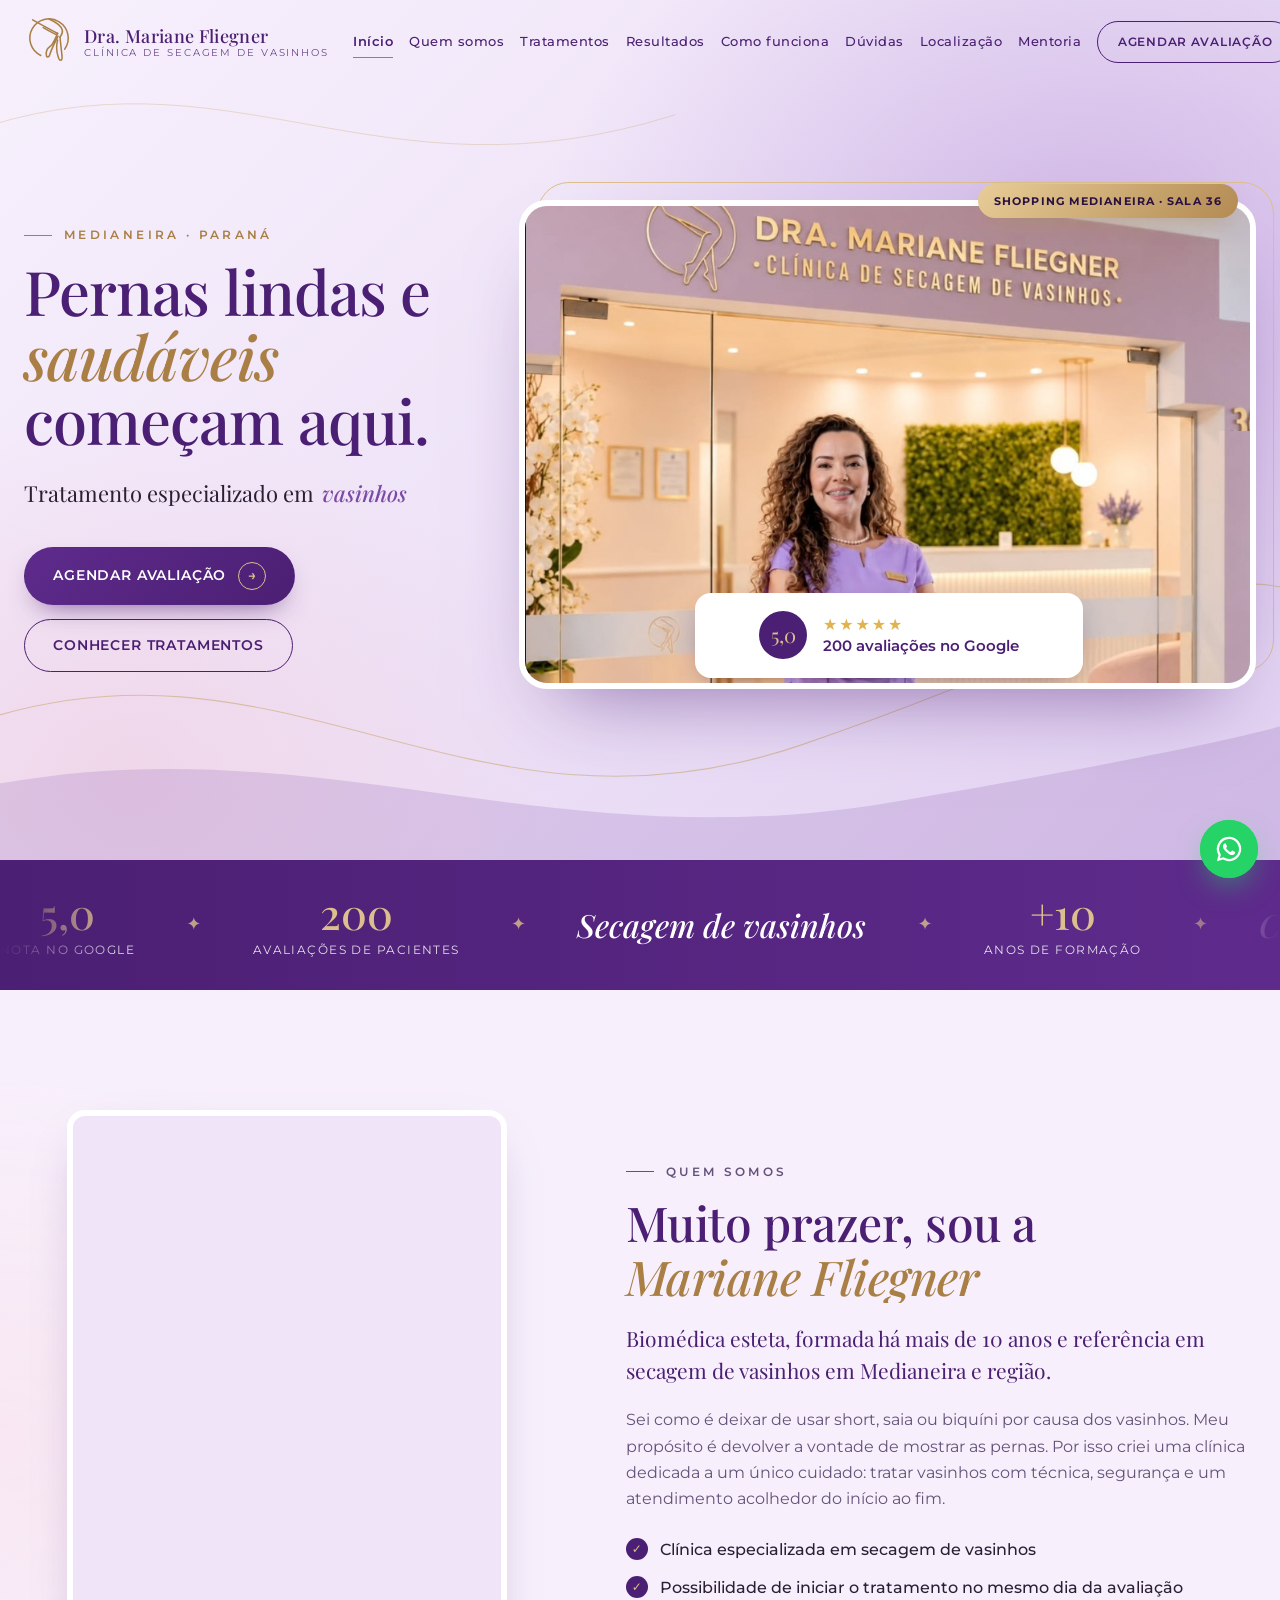
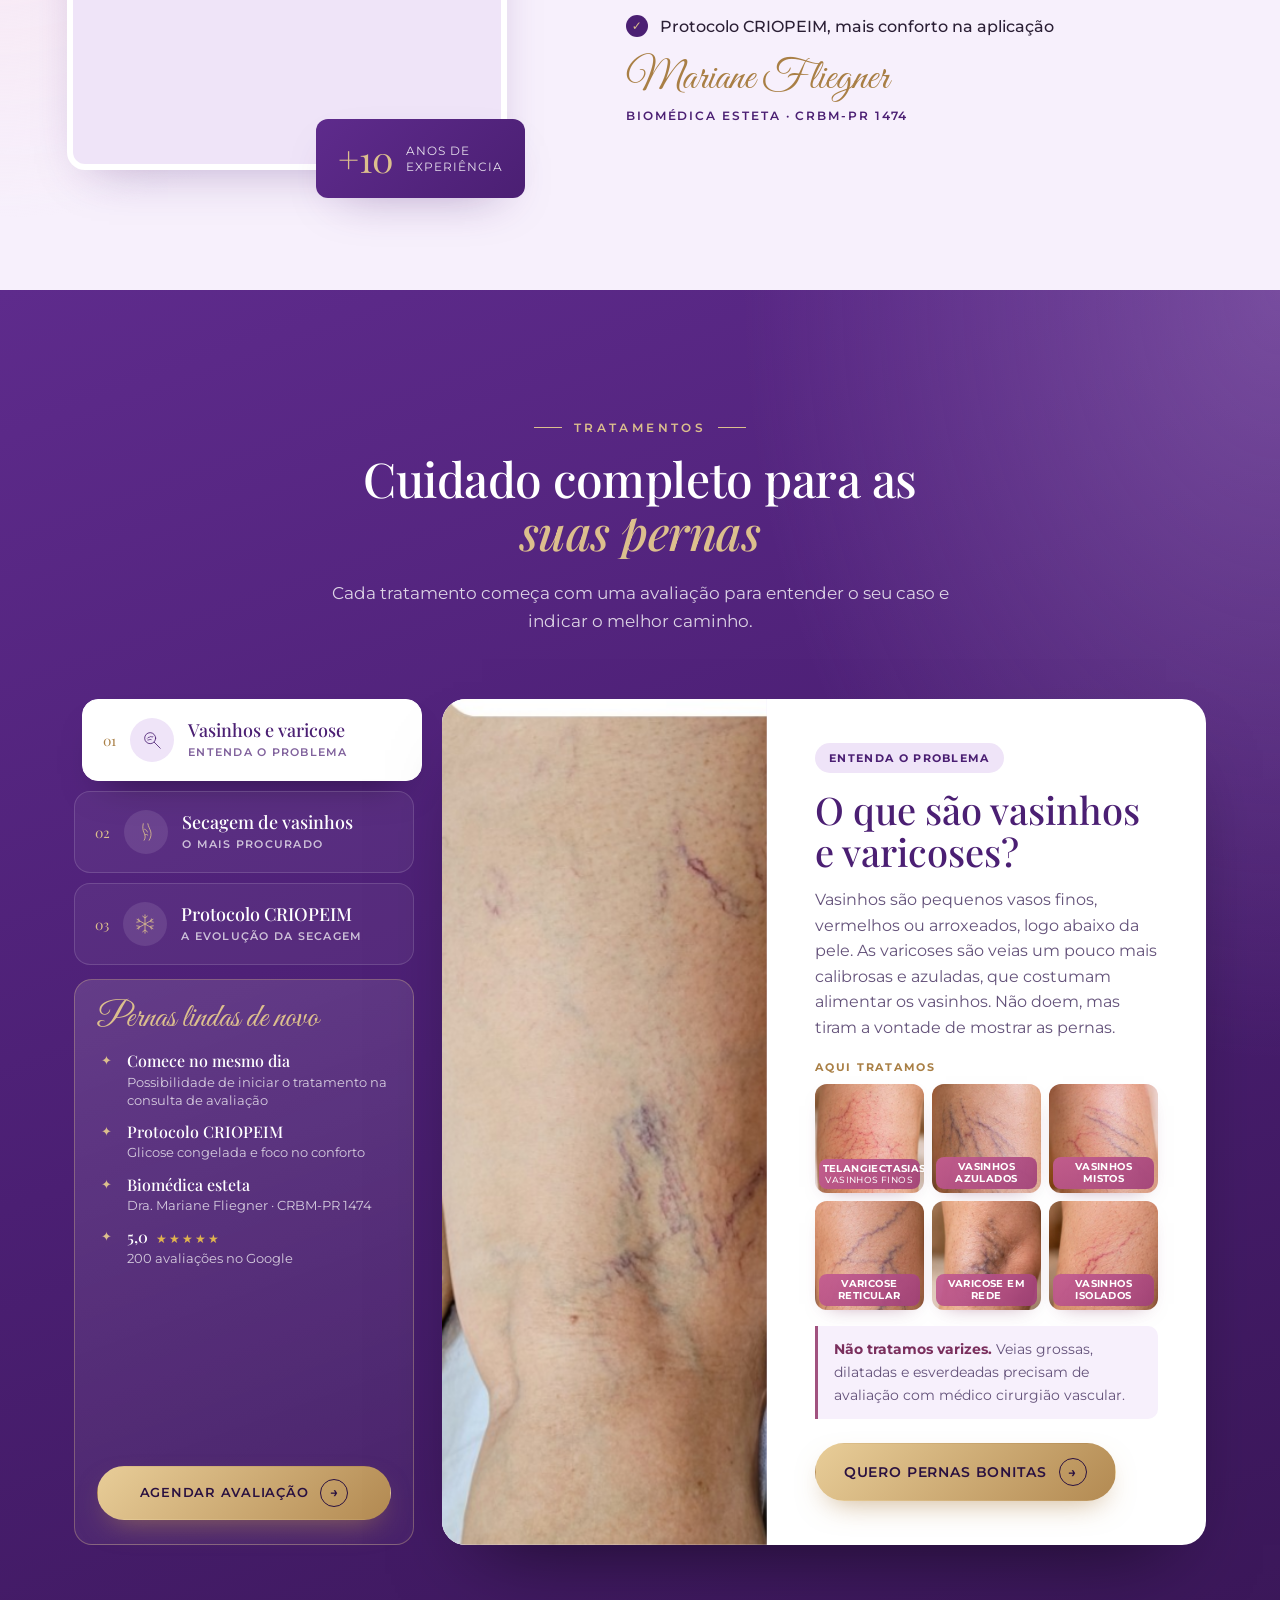
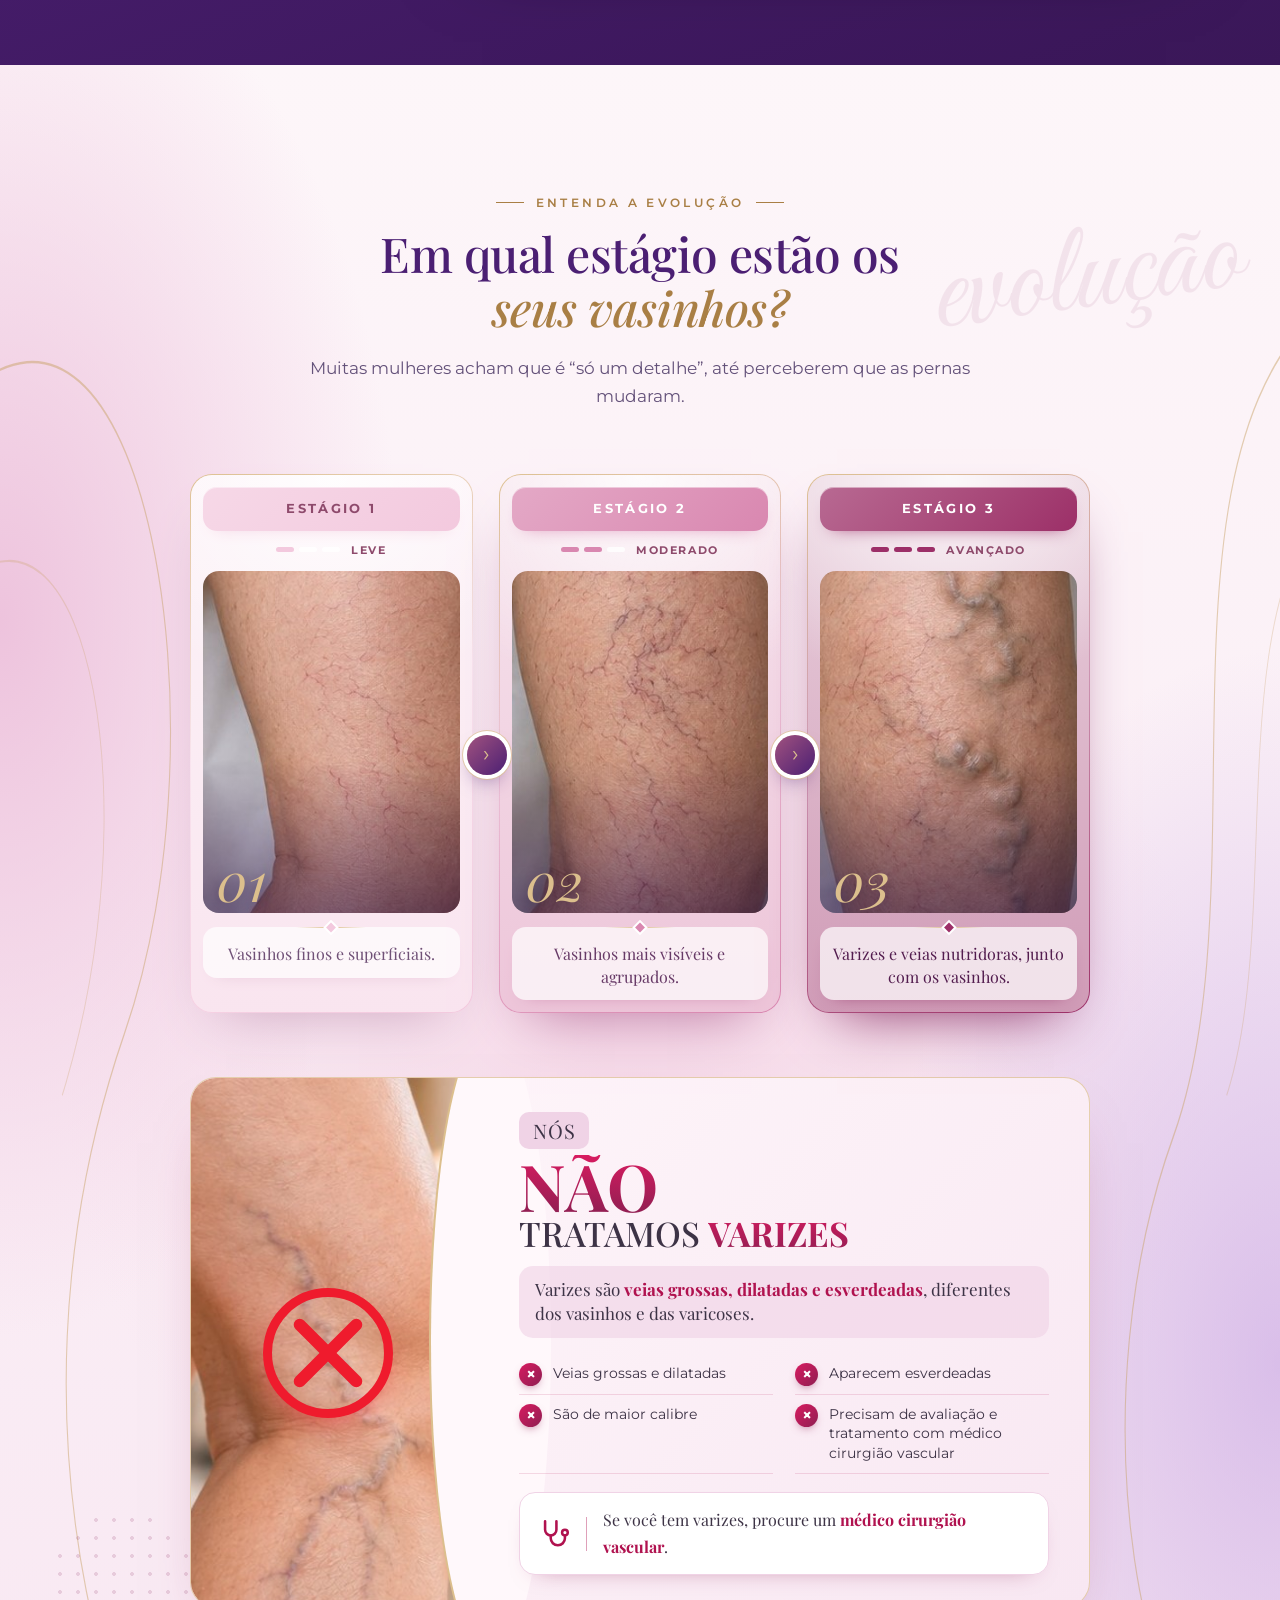
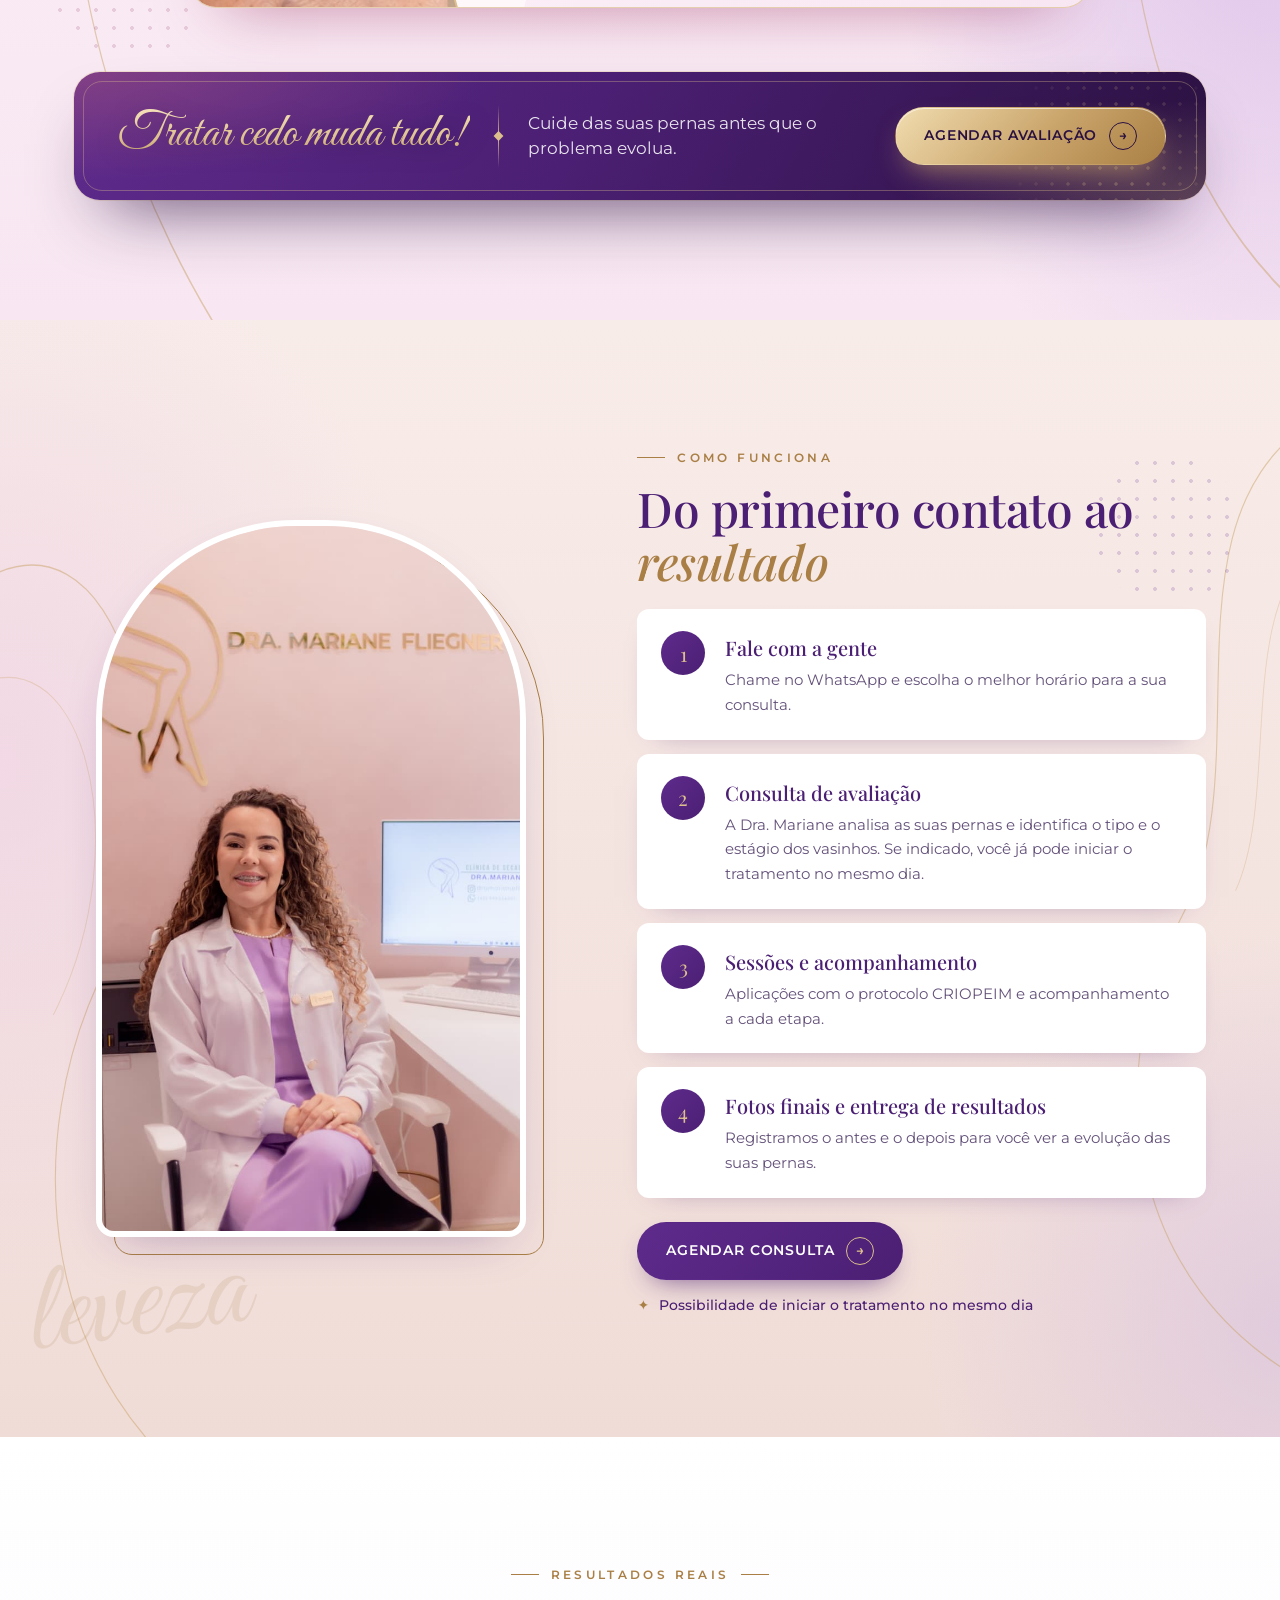
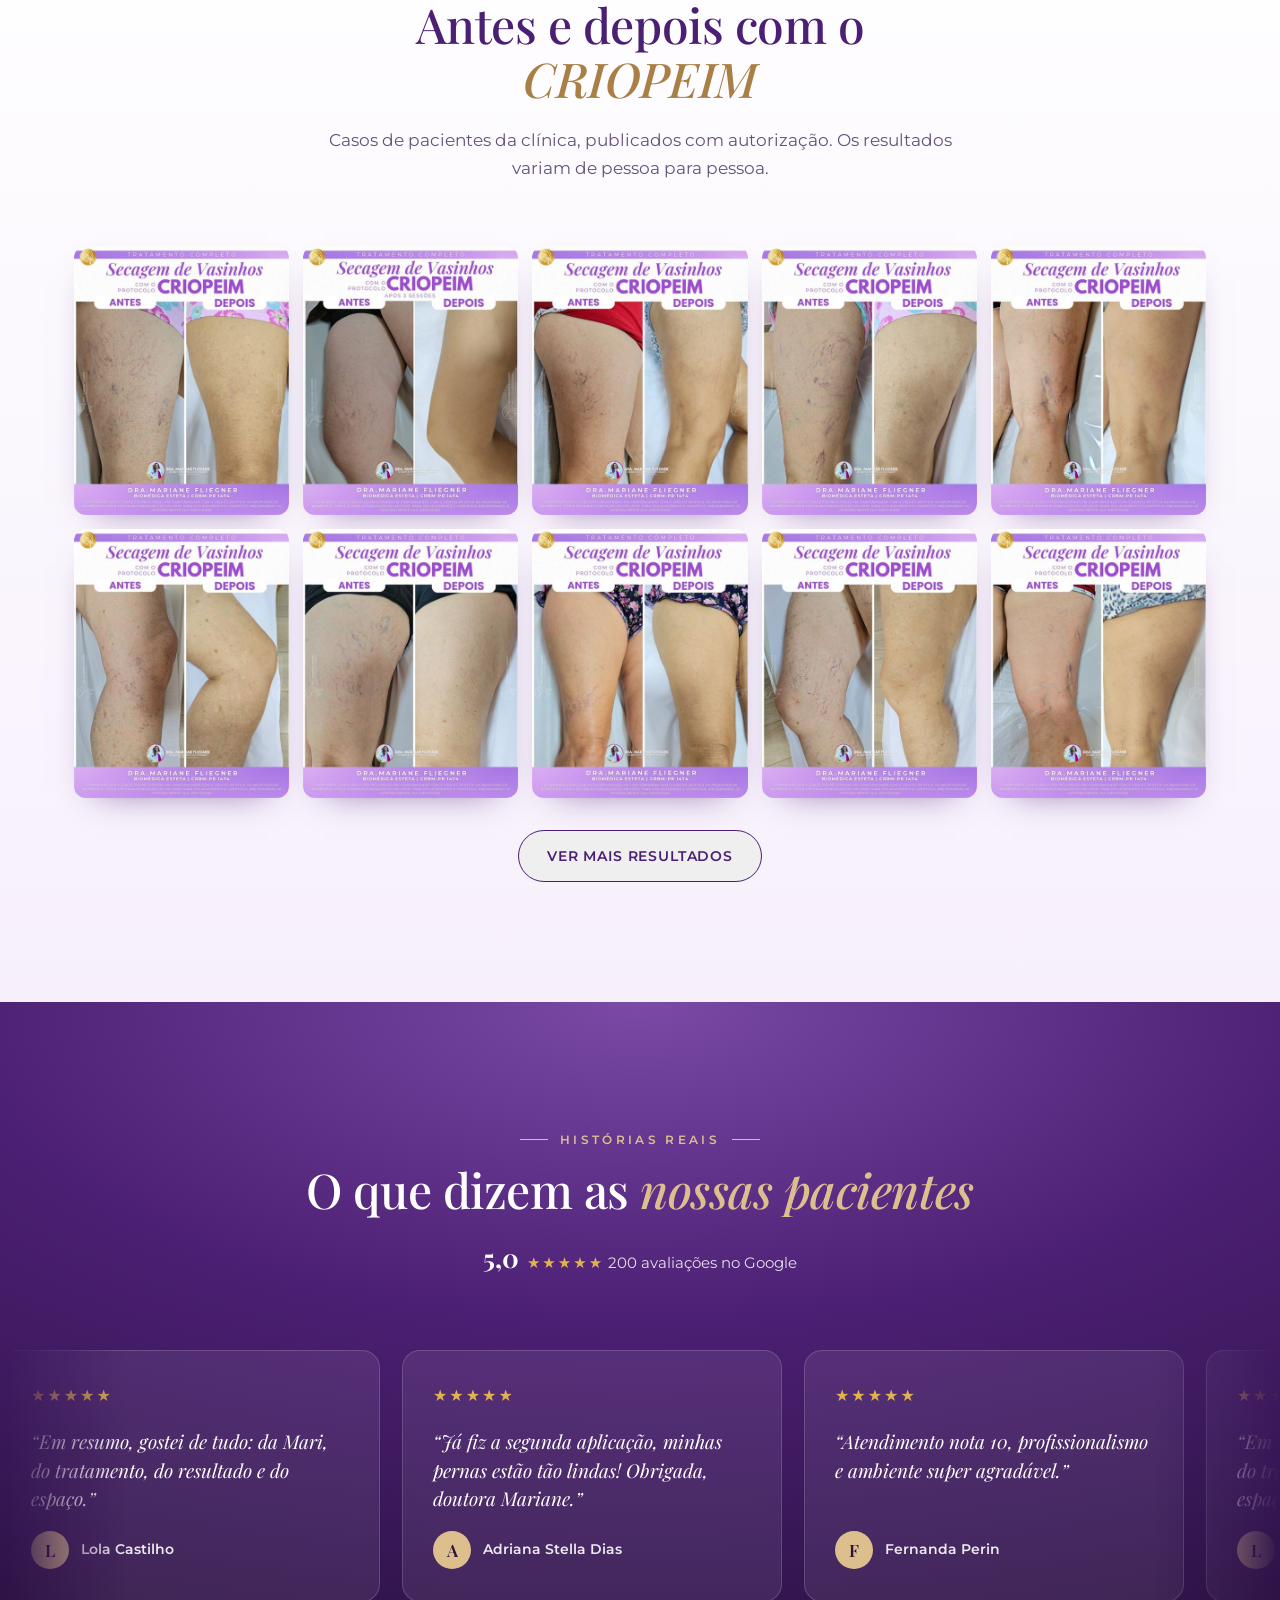
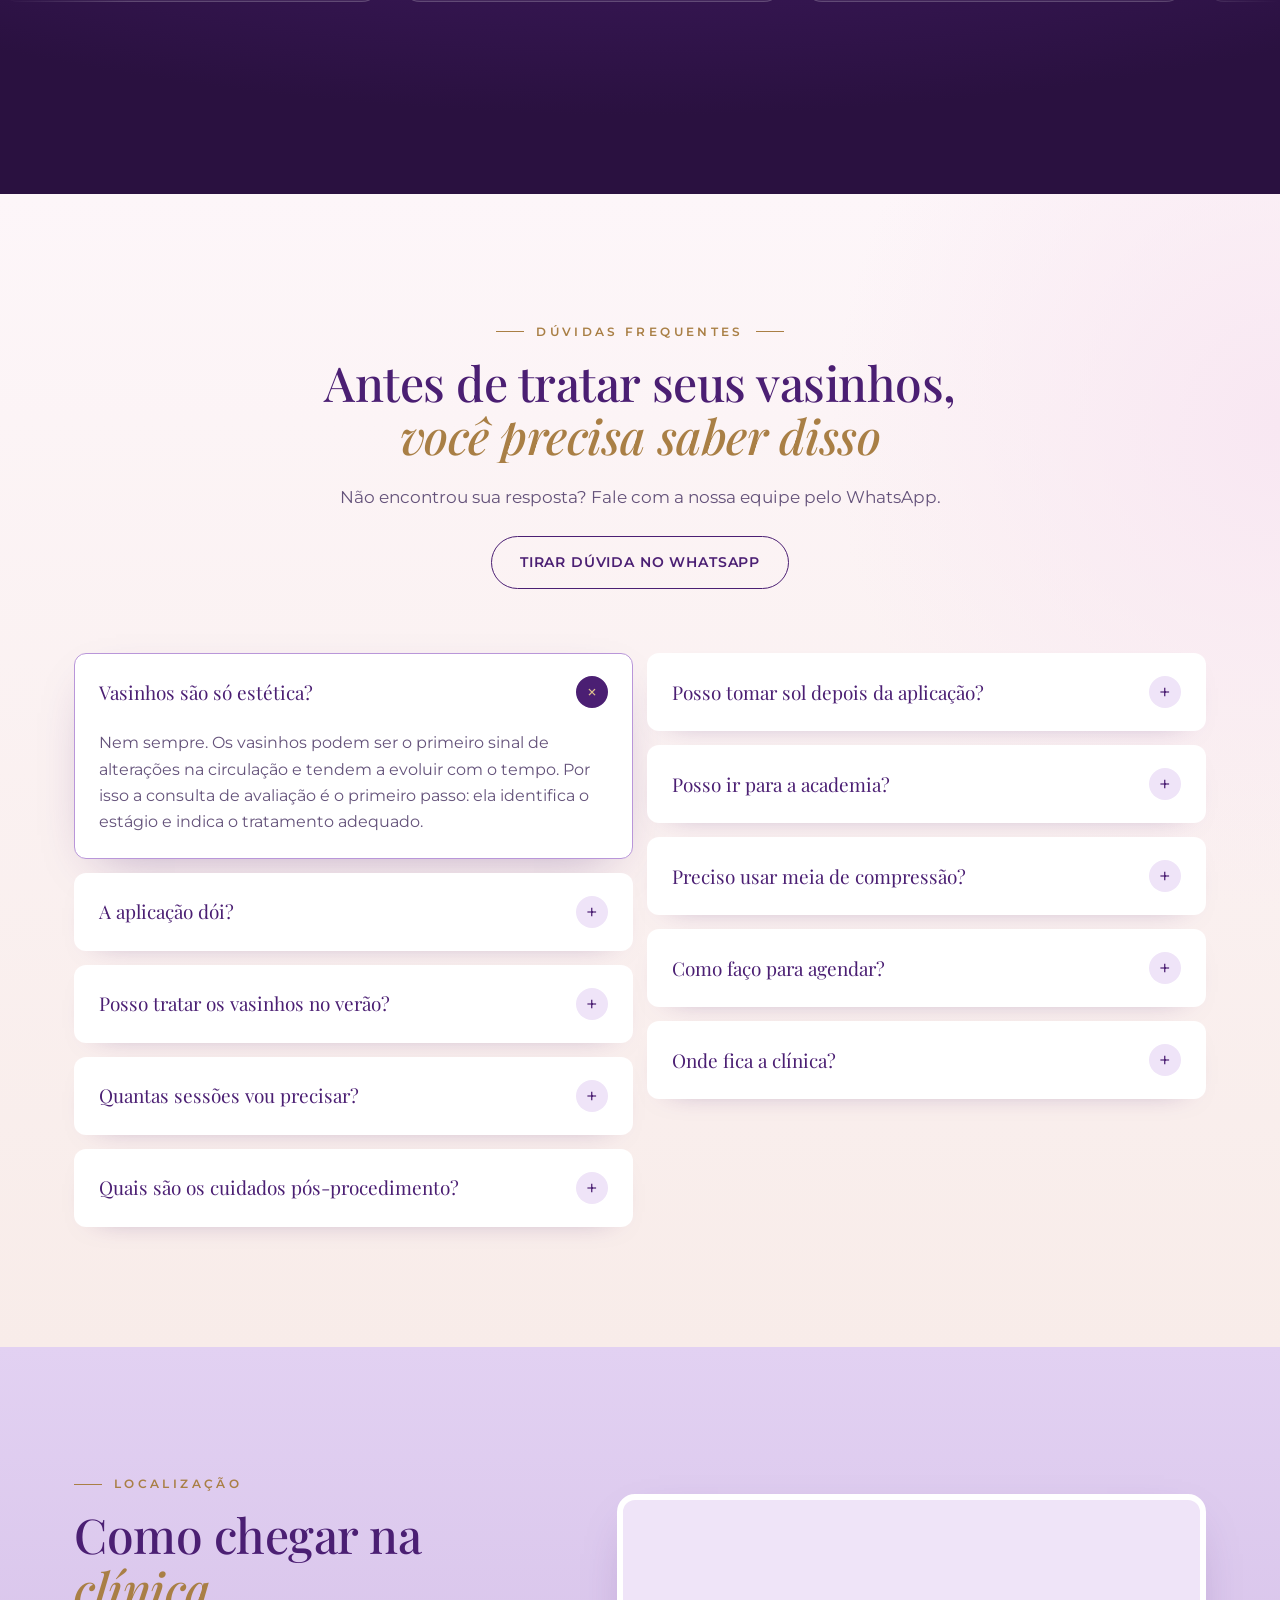
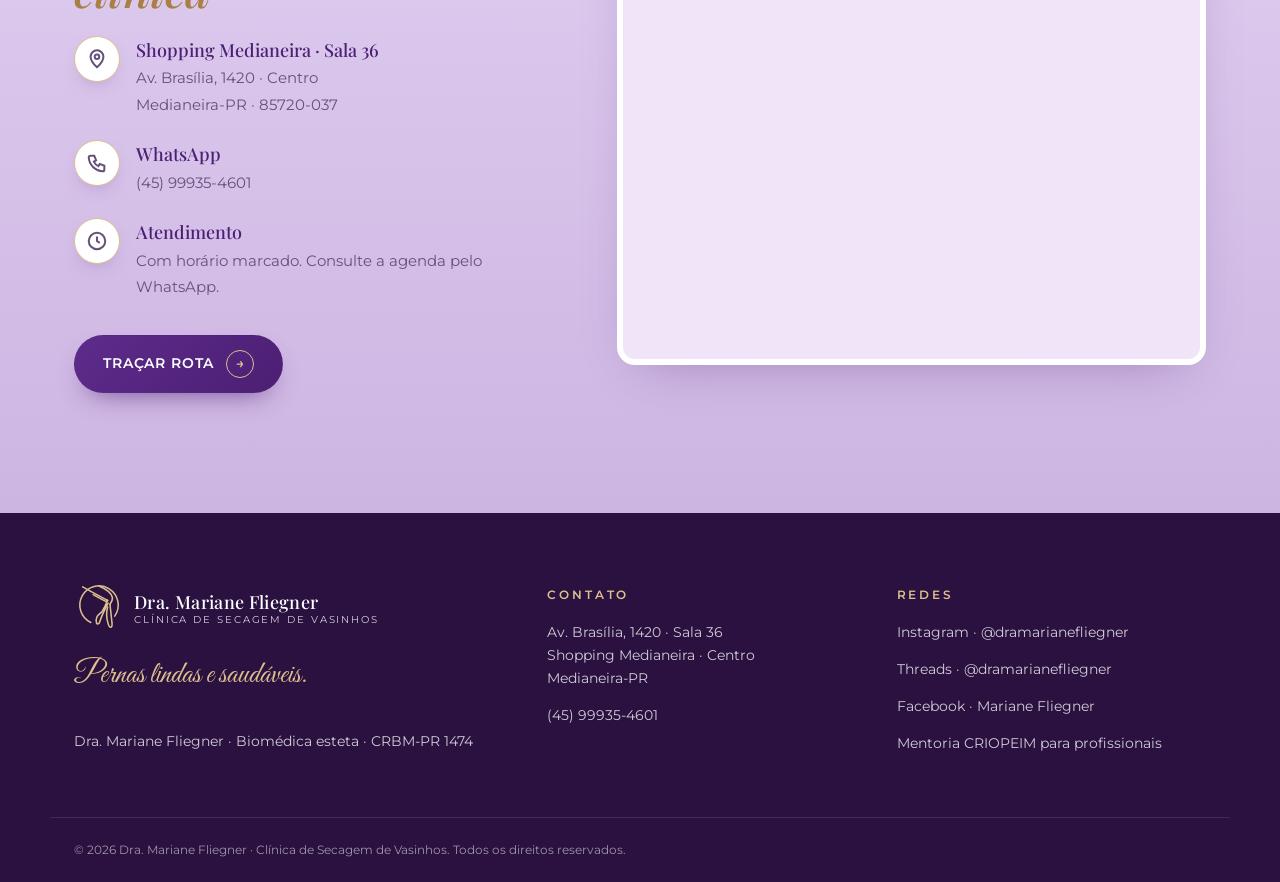
==== commit c39b6427: "Adiciona o Facebook da Dra. no rodapé Co-Authored-By: Claude Opus 5.5 <noreply@anthropic.com>" ====
--- a/index.html
+++ b/index.html
@@ -587,6 +587,7 @@
         <h3>Redes</h3>
         <p><a href="https://www.instagram.com/dramarianefliegner/" target="_blank" rel="noopener">Instagram · @dramarianefliegner</a></p>
         <p><a href="https://www.threads.net/@dramarianefliegner" target="_blank" rel="noopener">Threads · @dramarianefliegner</a></p>
+        <p><a href="https://www.facebook.com/marianefliegner/" target="_blank" rel="noopener">Facebook · Mariane Fliegner</a></p>
         <p><a href="mentoria.html">Mentoria CRIOPEIM para profissionais</a></p>
       </div>
     </div>
--- a/assets/css/style.css
+++ b/assets/css/style.css
@@ -1093,7 +1093,7 @@
   .funciona__texto { display: contents; }
   .funciona__texto > header { grid-area: cab; }
   .funciona__foto { grid-area: foto; position: relative; max-width: none; margin: 0; display: flex; }
-  .funciona__foto img { height: 100%; aspect-ratio: auto; object-position: 40% 45%; border-width: 3px; border-radius: 80px 80px 12px 12px; }
+  .funciona__foto img { height: 100%; aspect-ratio: auto; object-position: 32% center; border-width: 3px; border-radius: 80px 80px 12px 12px; }
   .funciona__foto::before { inset: 8px -6px -8px 6px; border-radius: 80px 80px 12px 12px; }
   .passos { grid-area: passos; }
   .funciona .sobretitulo { font-size: 10px; letter-spacing: .2em; margin-bottom: 8px; }
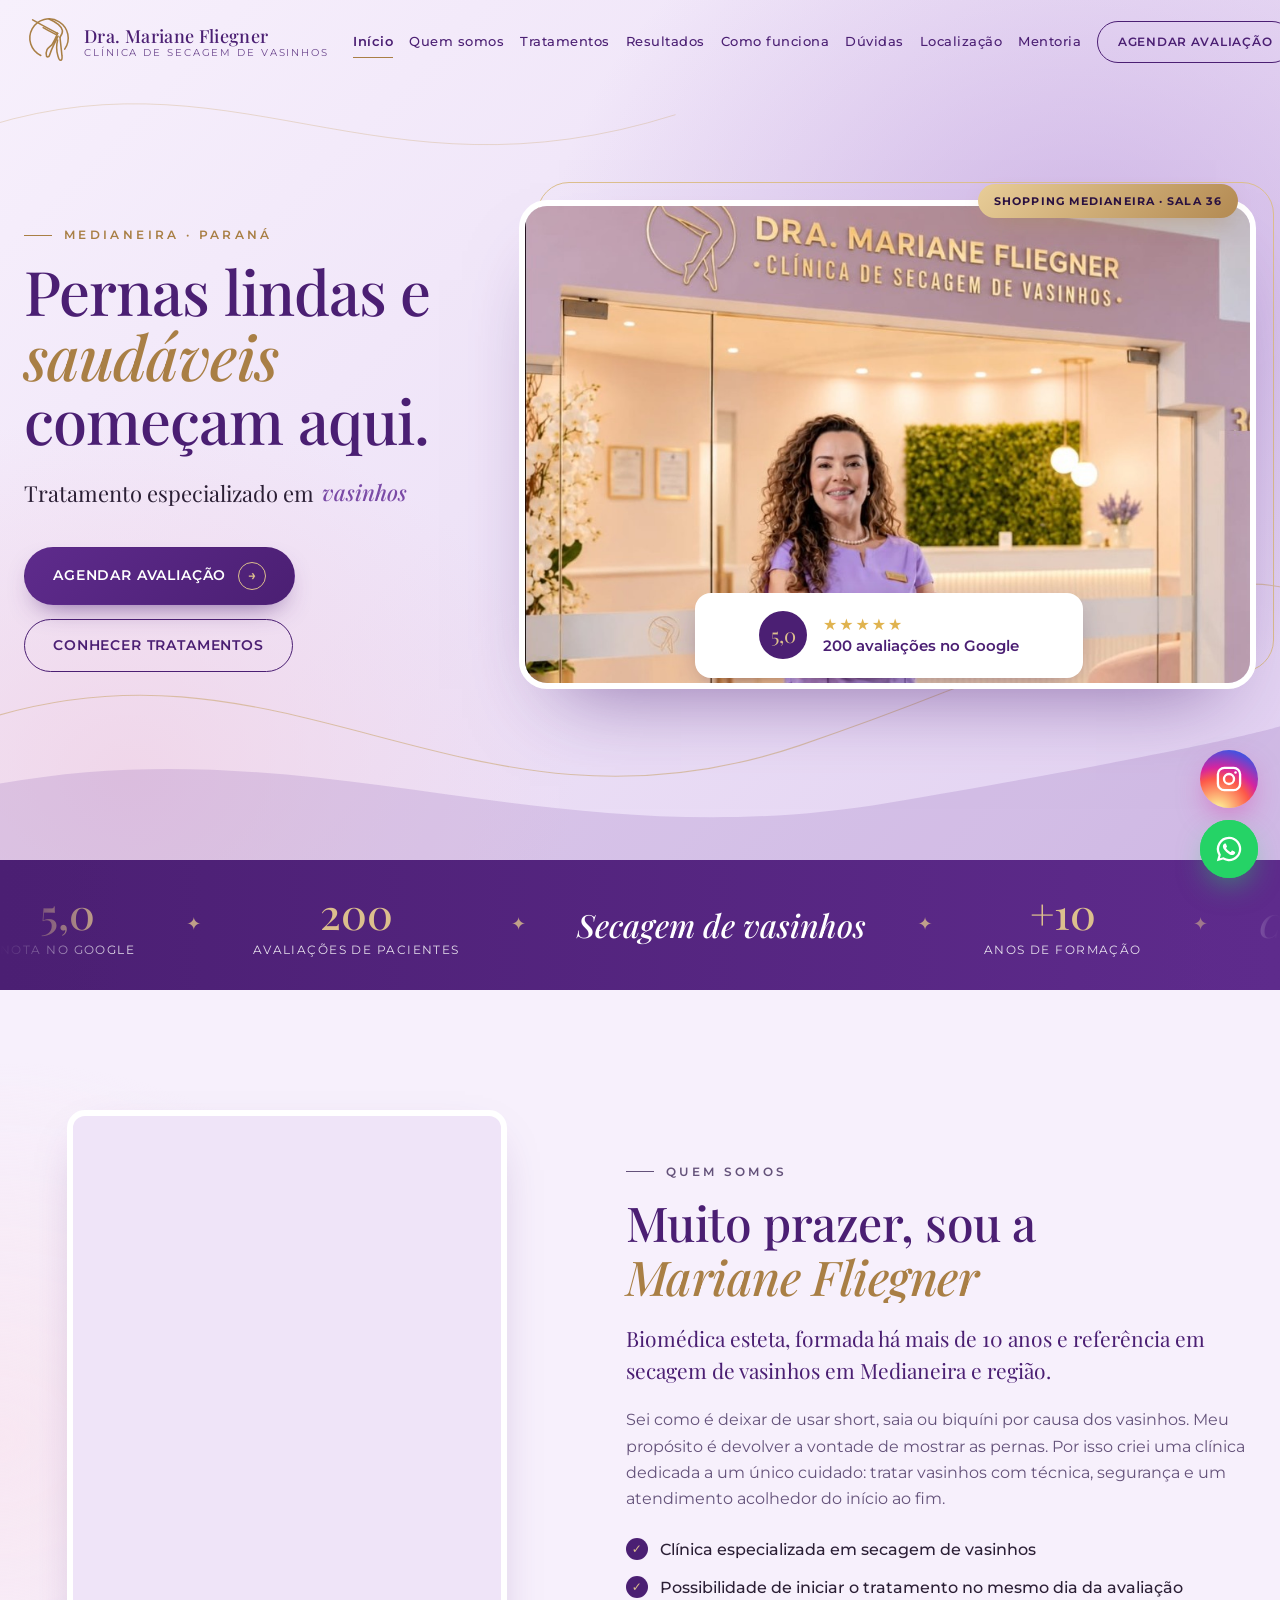
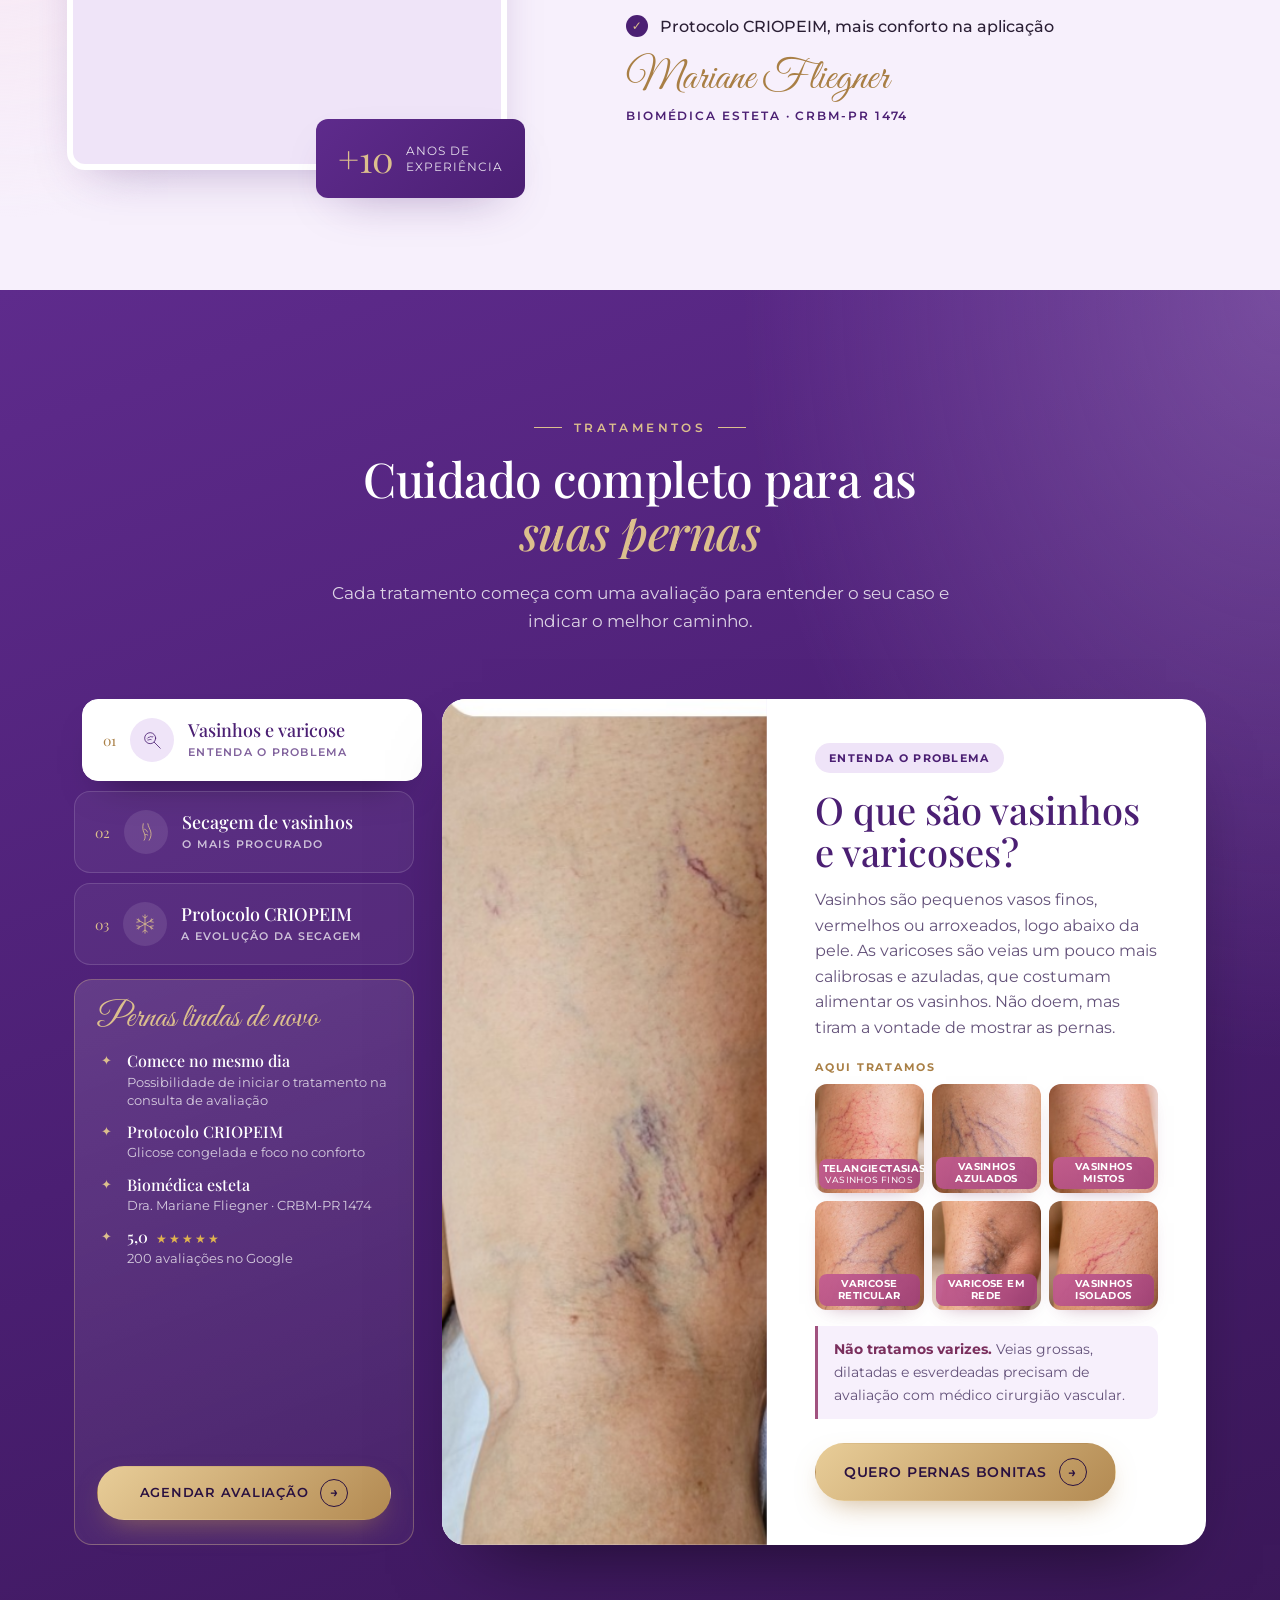
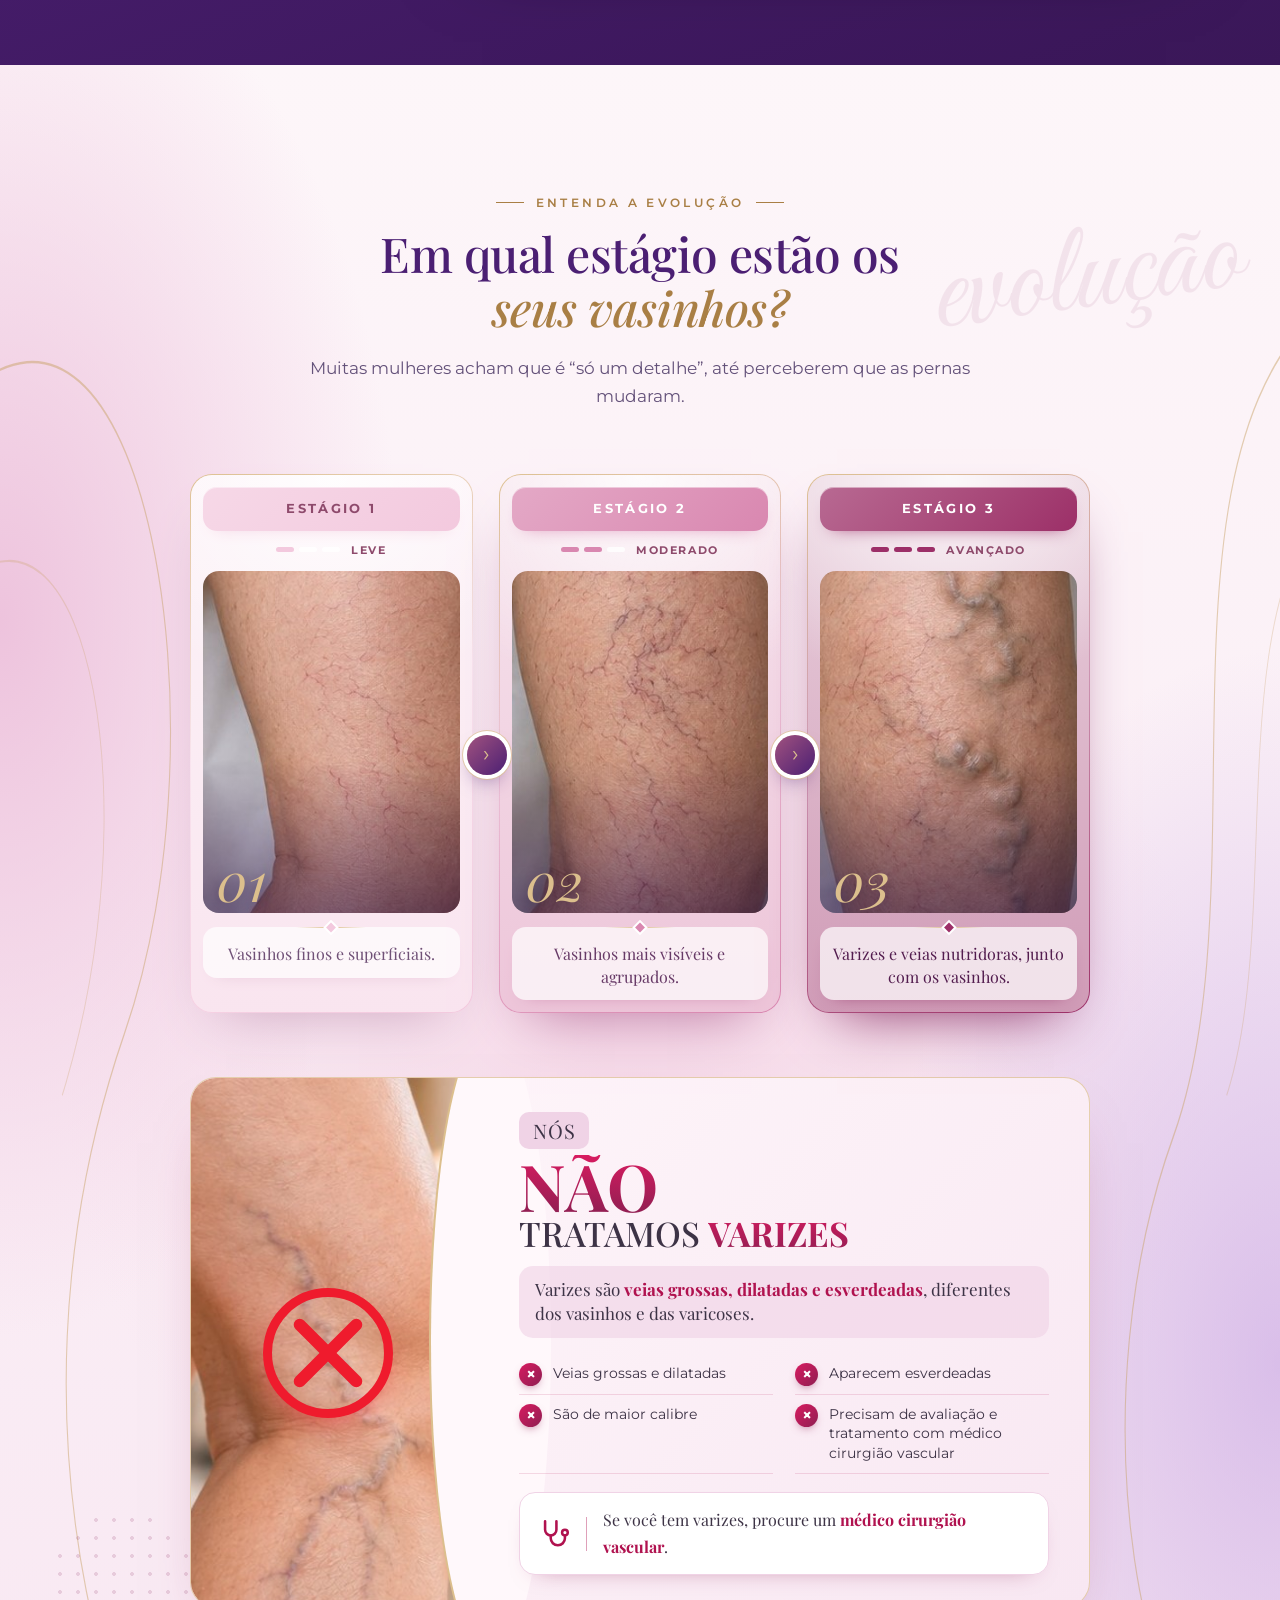
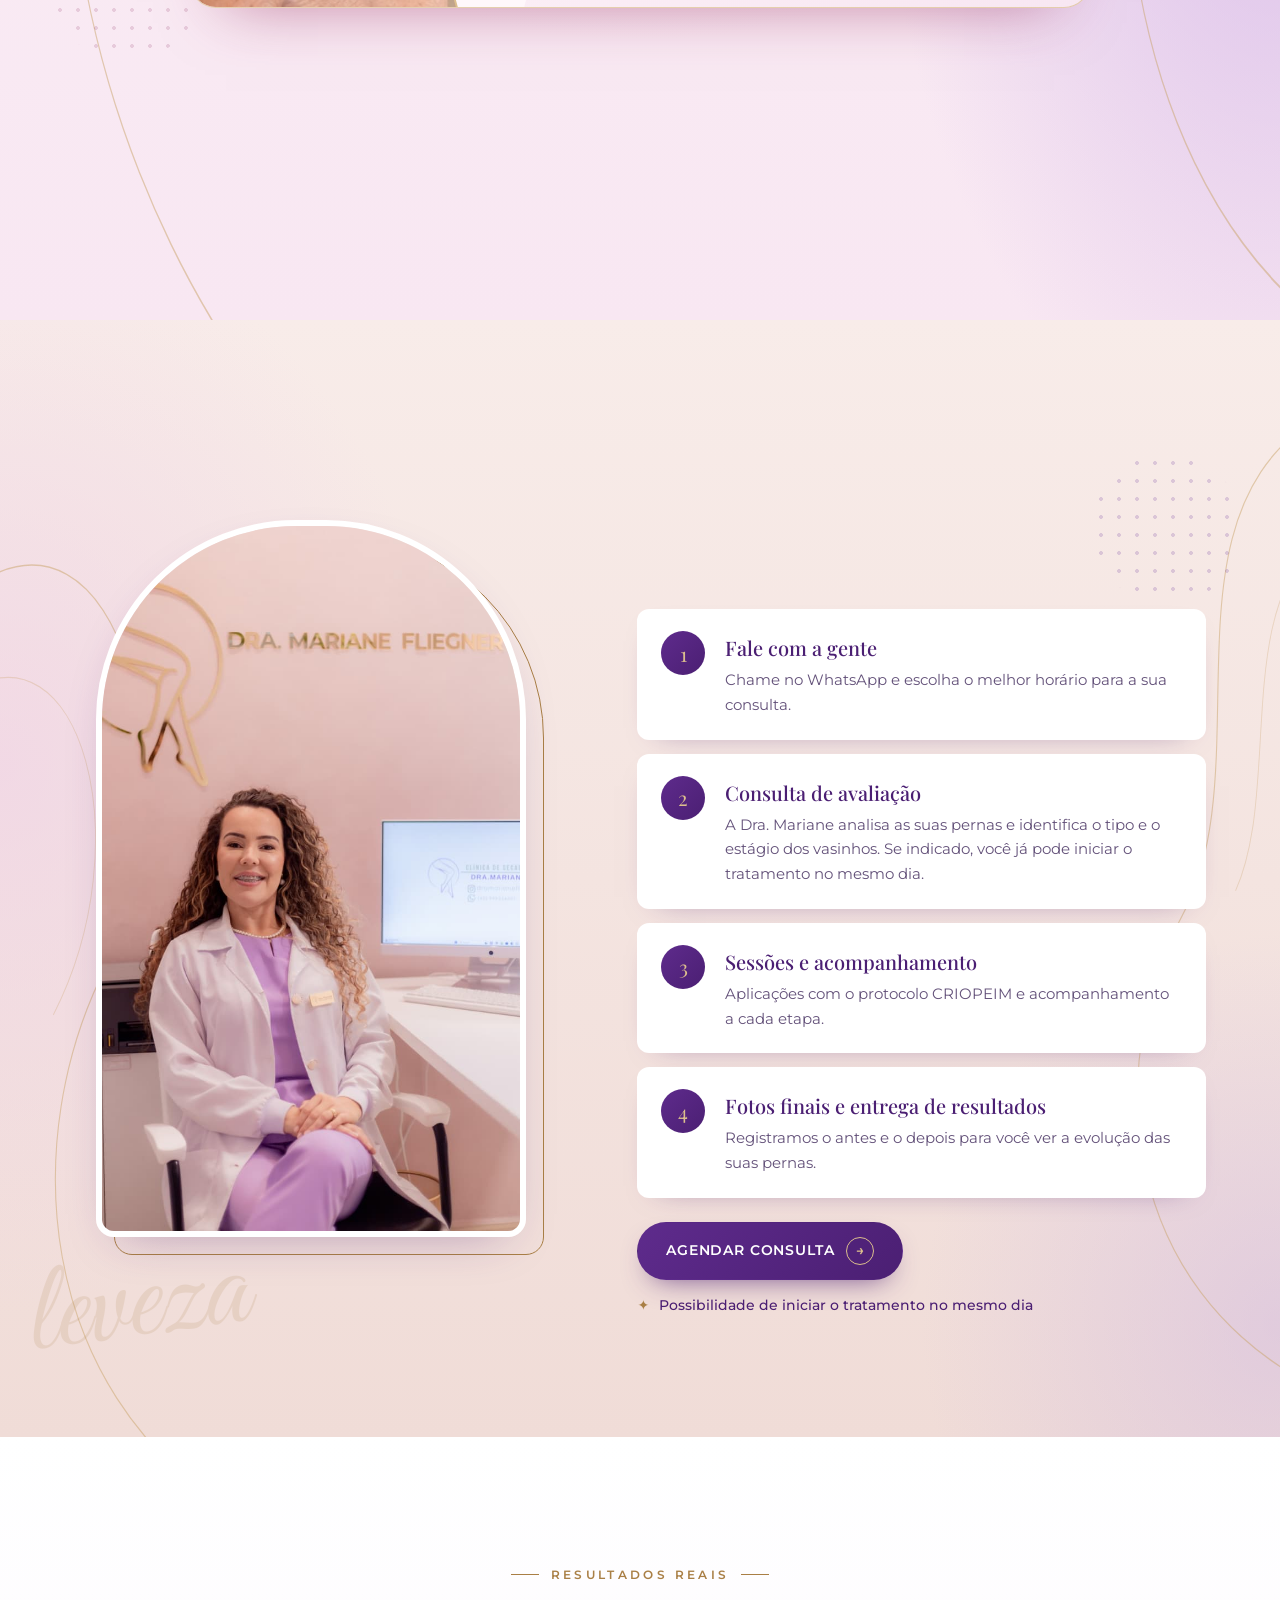
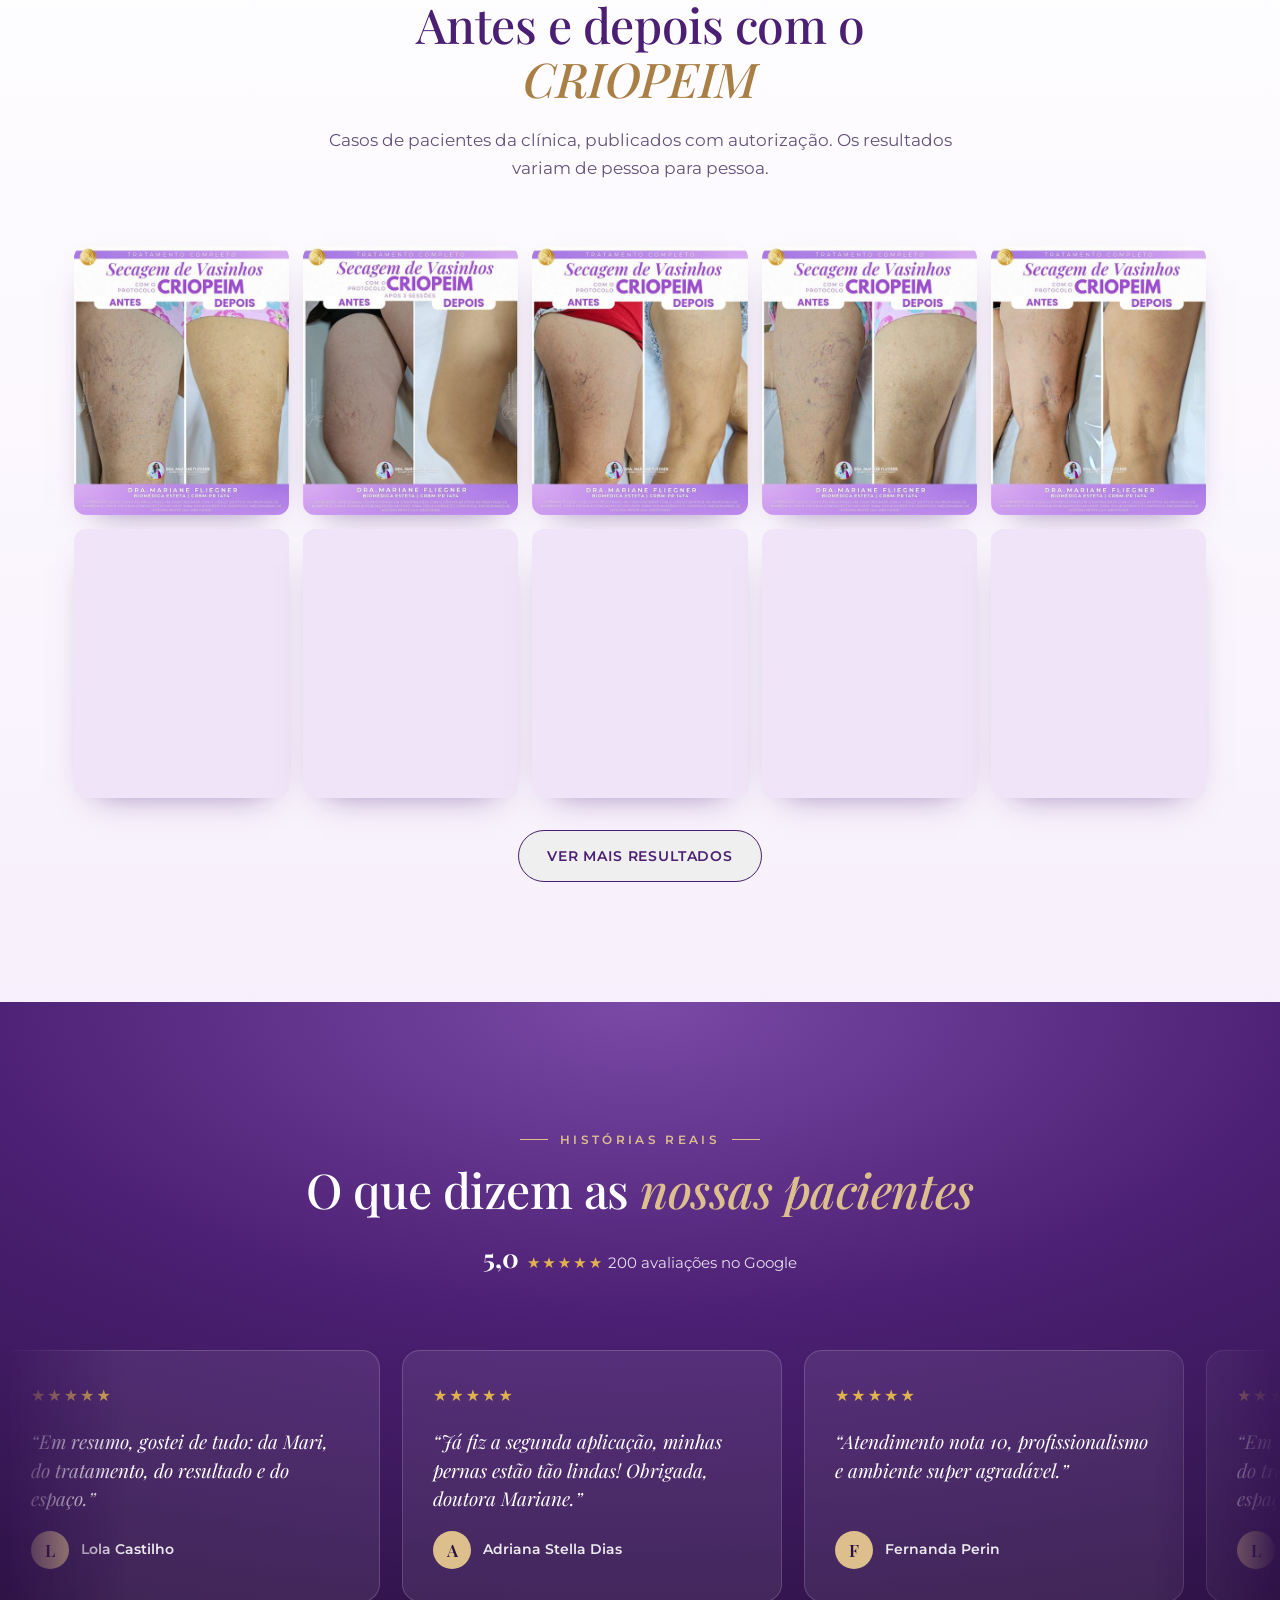
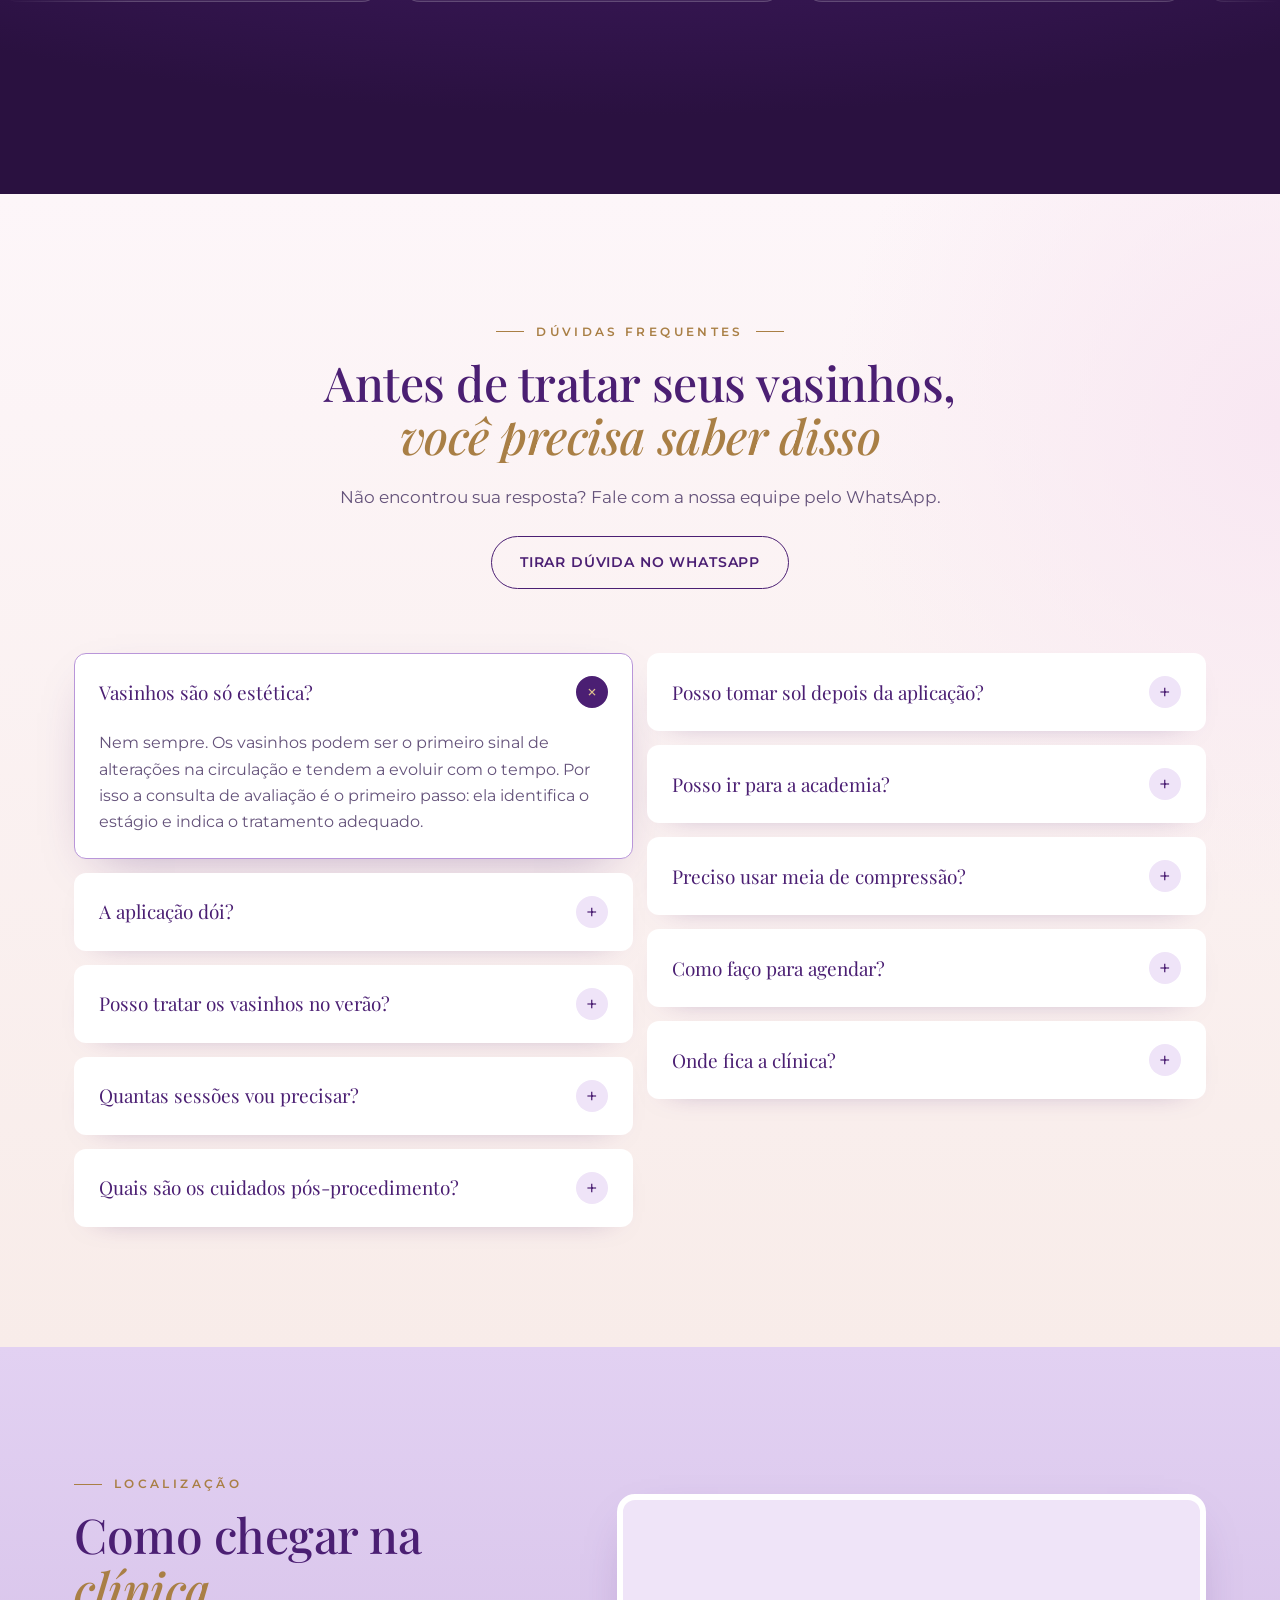
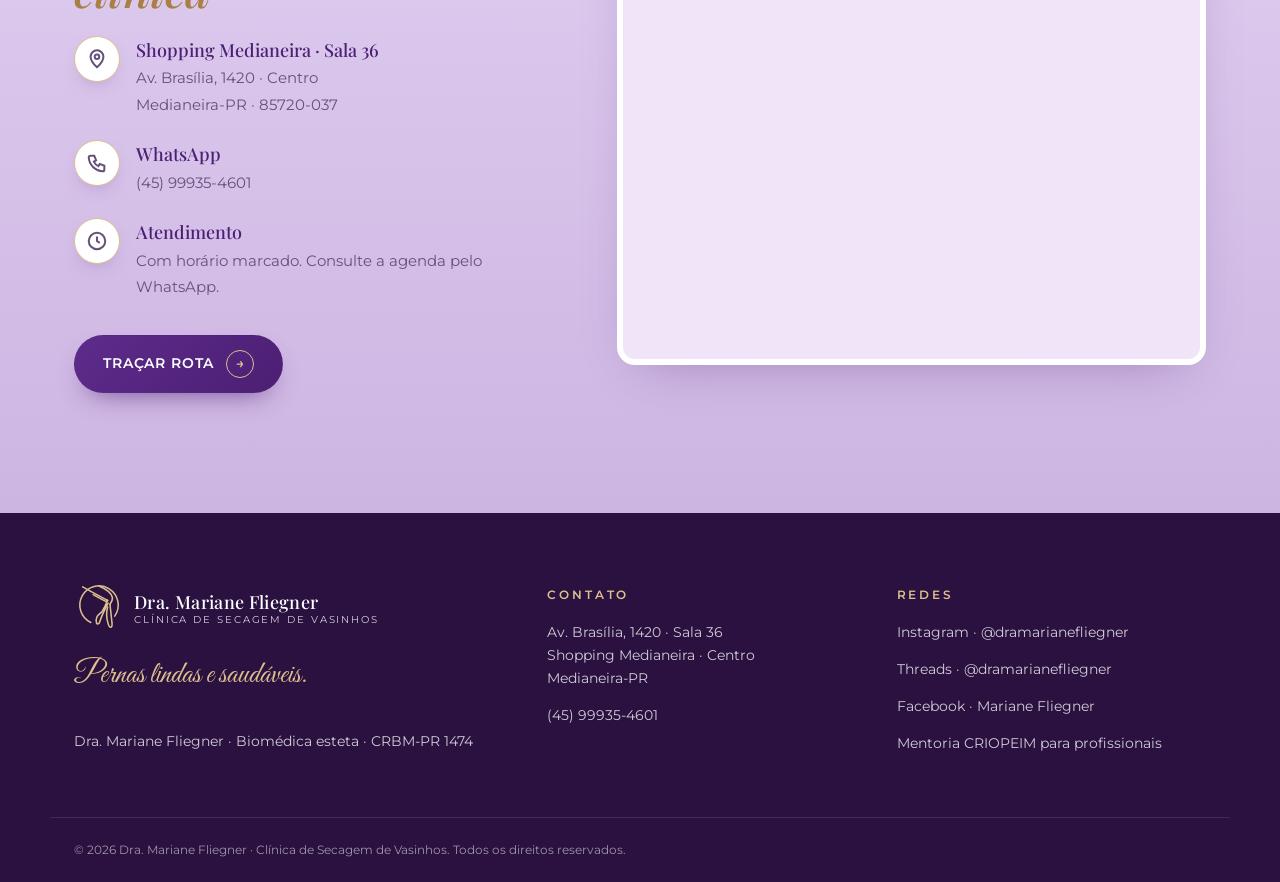
==== commit 2c294dc7: "Adiciona botão flutuante do Instagram acima do WhatsApp Co-Authored-By: Claude Opus 5.5 <noreply@ant" ====
--- a/index.html
+++ b/index.html
@@ -13,7 +13,7 @@
   <link rel="preconnect" href="https://fonts.googleapis.com">
   <link rel="preconnect" href="https://fonts.gstatic.com" crossorigin>
   <link href="https://fonts.googleapis.com/css2?family=Great+Vibes&family=Montserrat:wght@300;400;500;600;700&family=Playfair+Display:ital,wght@0,400;0,500;0,600;0,700;1,400;1,500&display=swap" rel="stylesheet">
-  <link rel="stylesheet" href="assets/css/style.css?v=14">
+  <link rel="stylesheet" href="assets/css/style.css?v=15">
 </head>
 <body>
 
@@ -596,6 +596,11 @@
     </div>
   </footer>
 
+  <!-- Instagram flutuante -->
+  <a class="insta" href="https://www.instagram.com/dramarianefliegner/" target="_blank" rel="noopener" aria-label="Seguir no Instagram">
+    <svg viewBox="0 0 24 24" aria-hidden="true" fill="none" stroke="currentColor" stroke-width="2" stroke-linecap="round" stroke-linejoin="round"><rect x="2.5" y="2.5" width="19" height="19" rx="5.5"/><circle cx="12" cy="12" r="4.3"/><circle cx="17.6" cy="6.4" r="1.1" fill="currentColor" stroke="none"/></svg>
+  </a>
+
   <!-- WhatsApp flutuante -->
   <a class="zap" href="https://wa.me/5545999354601?text=Ol%C3%A1!%20Gostaria%20de%20agendar%20uma%20avalia%C3%A7%C3%A3o." target="_blank" rel="noopener" aria-label="Conversar no WhatsApp">
     <svg viewBox="0 0 32 32" aria-hidden="true"><path fill="currentColor" d="M16 3a13 13 0 0 0-11.2 19.6L3 29l6.6-1.7A13 13 0 1 0 16 3zm0 23.6a10.6 10.6 0 0 1-5.4-1.5l-.4-.2-3.9 1 1-3.8-.2-.4A10.6 10.6 0 1 1 16 26.6zm5.8-7.9c-.3-.2-1.9-.9-2.2-1s-.5-.2-.7.2-.8 1-1 1.2-.4.2-.7 0a8.7 8.7 0 0 1-4.3-3.8c-.3-.6.3-.5.9-1.7.1-.2 0-.4 0-.5l-1-2.4c-.3-.6-.5-.5-.7-.5h-.6a1.2 1.2 0 0 0-.9.4 3.6 3.6 0 0 0-1.1 2.7 6.3 6.3 0 0 0 1.3 3.3 14.4 14.4 0 0 0 5.5 4.9c2 .9 2.8 1 3.9.8a3.3 3.3 0 0 0 2.1-1.5 2.7 2.7 0 0 0 .2-1.5c-.1-.2-.3-.3-.7-.5z"/></svg>
--- a/assets/css/style.css
+++ b/assets/css/style.css
@@ -900,6 +900,19 @@
 .zap:hover { transform: scale(1.08); }
 .zap::after { content: ""; position: absolute; inset: 0; border-radius: 50%; border: 2px solid #25d366; animation: pulso 2.4s ease-out infinite; }
 @keyframes pulso { from { transform: scale(1); opacity: .8; } to { transform: scale(1.6); opacity: 0; } }
+
+/* Instagram flutuante: logo acima do WhatsApp */
+.insta {
+  position: fixed; right: 22px; bottom: 92px; z-index: 40;
+  display: grid; place-items: center;
+  width: 58px; height: 58px; border-radius: 50%;
+  background: radial-gradient(circle at 30% 107%, #fdf497 0%, #fdf497 5%, #fd5949 45%, #d6249f 60%, #285aeb 90%);
+  color: var(--branco);
+  box-shadow: 0 12px 30px -8px rgba(214, 36, 159, .55);
+  transition: transform .3s var(--ease);
+}
+.insta svg { width: 28px; height: 28px; }
+.insta:hover { transform: scale(1.08); }
 
 /* ── revelar ao rolar ───────────────────────────────────── */
 .js .revelar { opacity: 0; transform: translateY(24px); transition: opacity .8s var(--ease), transform .8s var(--ease); }
@@ -1156,6 +1169,7 @@
   .rodape__grade { grid-template-columns: 1fr; gap: 30px; }
 
   .zap { right: 16px; bottom: 16px; width: 54px; height: 54px; }
+  .insta { right: 16px; bottom: 82px; width: 54px; height: 54px; }
 
   .m-hero__grade { padding-top: 92px; padding-bottom: 52px; gap: 36px; }
   .m-hero__foto { max-width: 240px; }
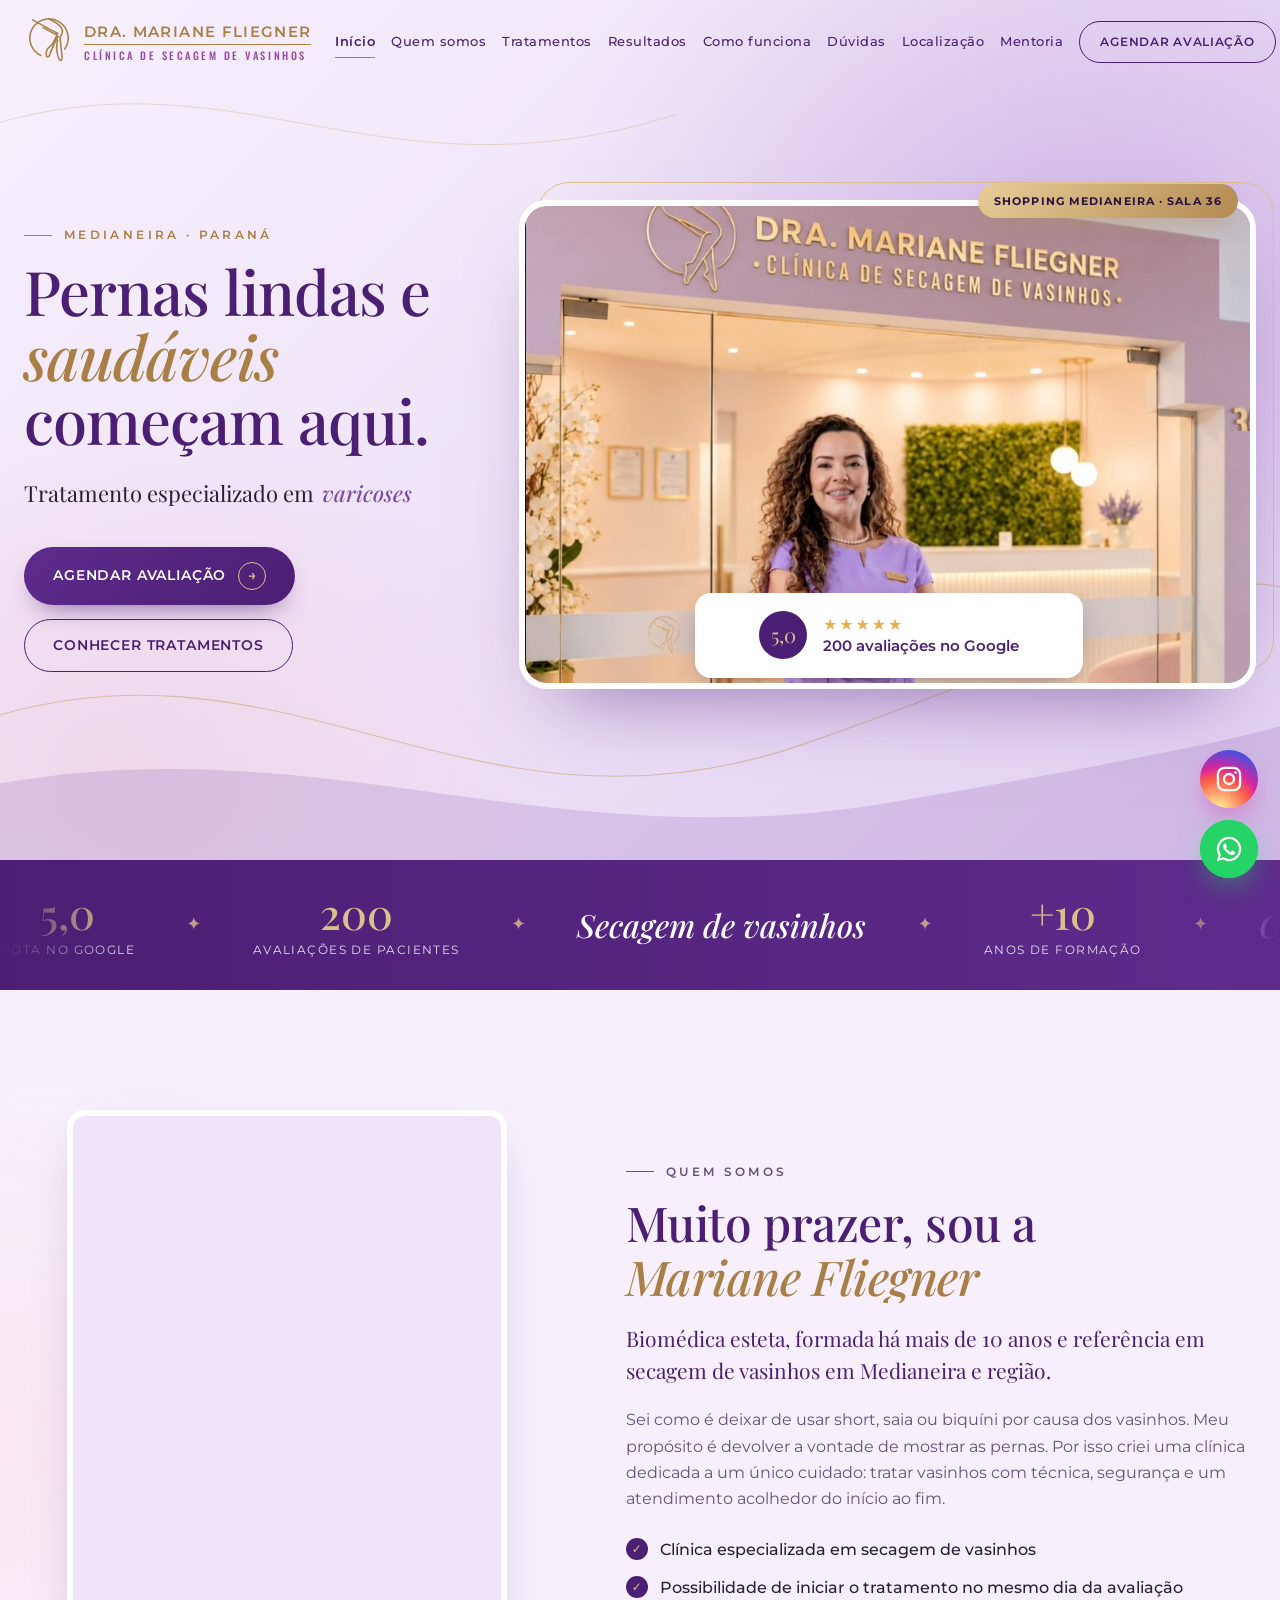
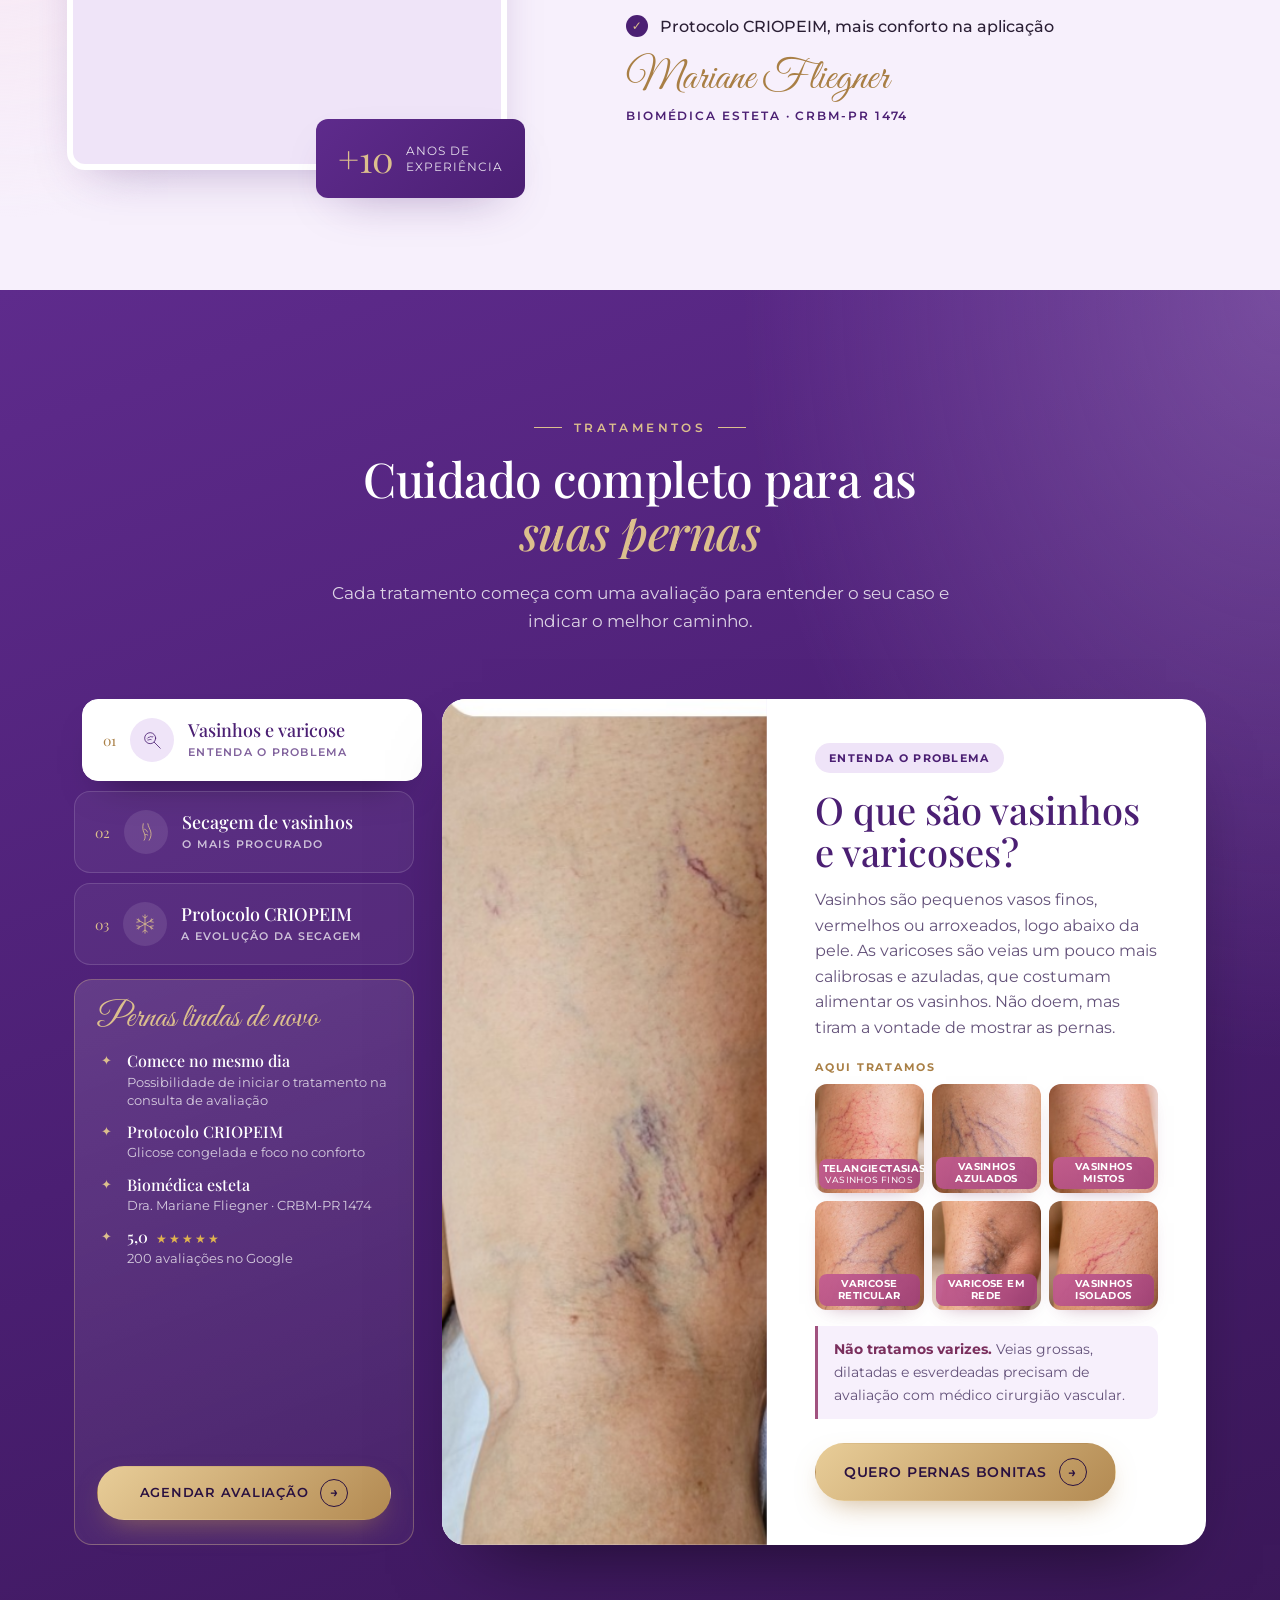
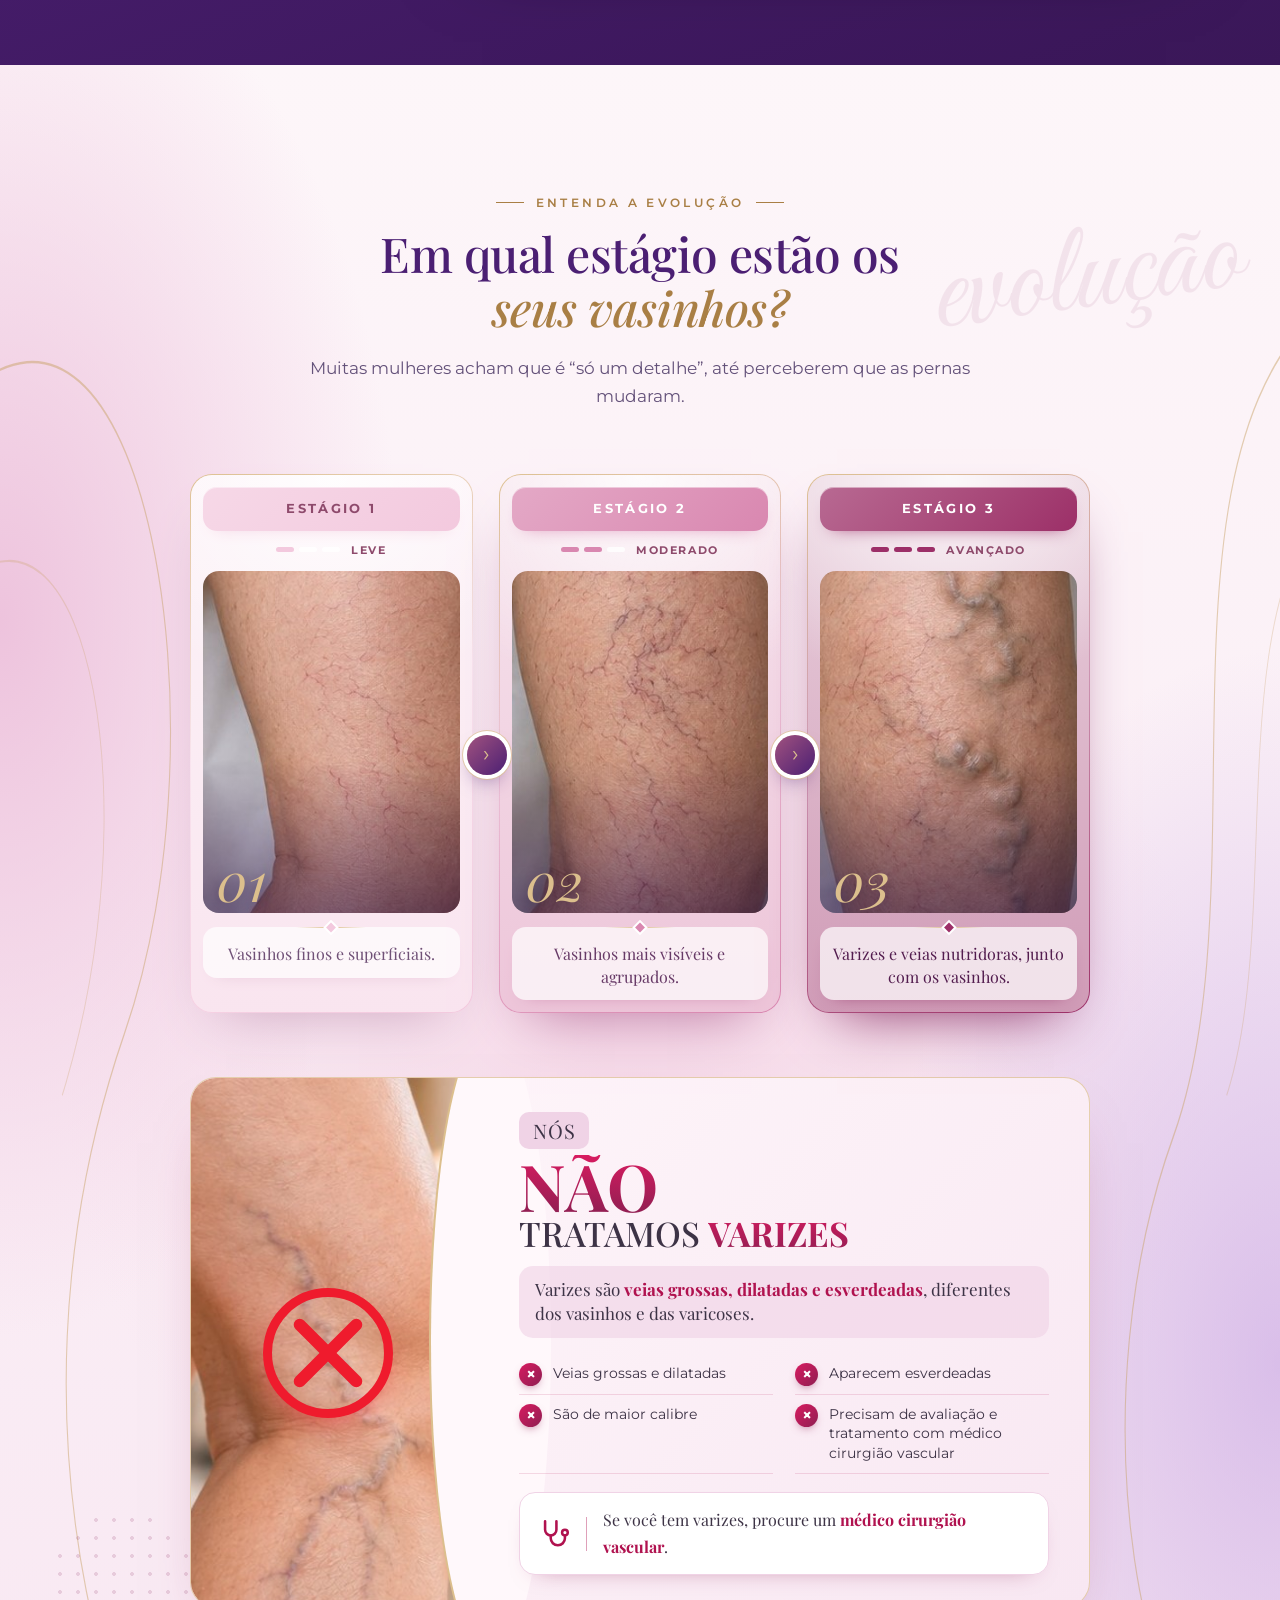
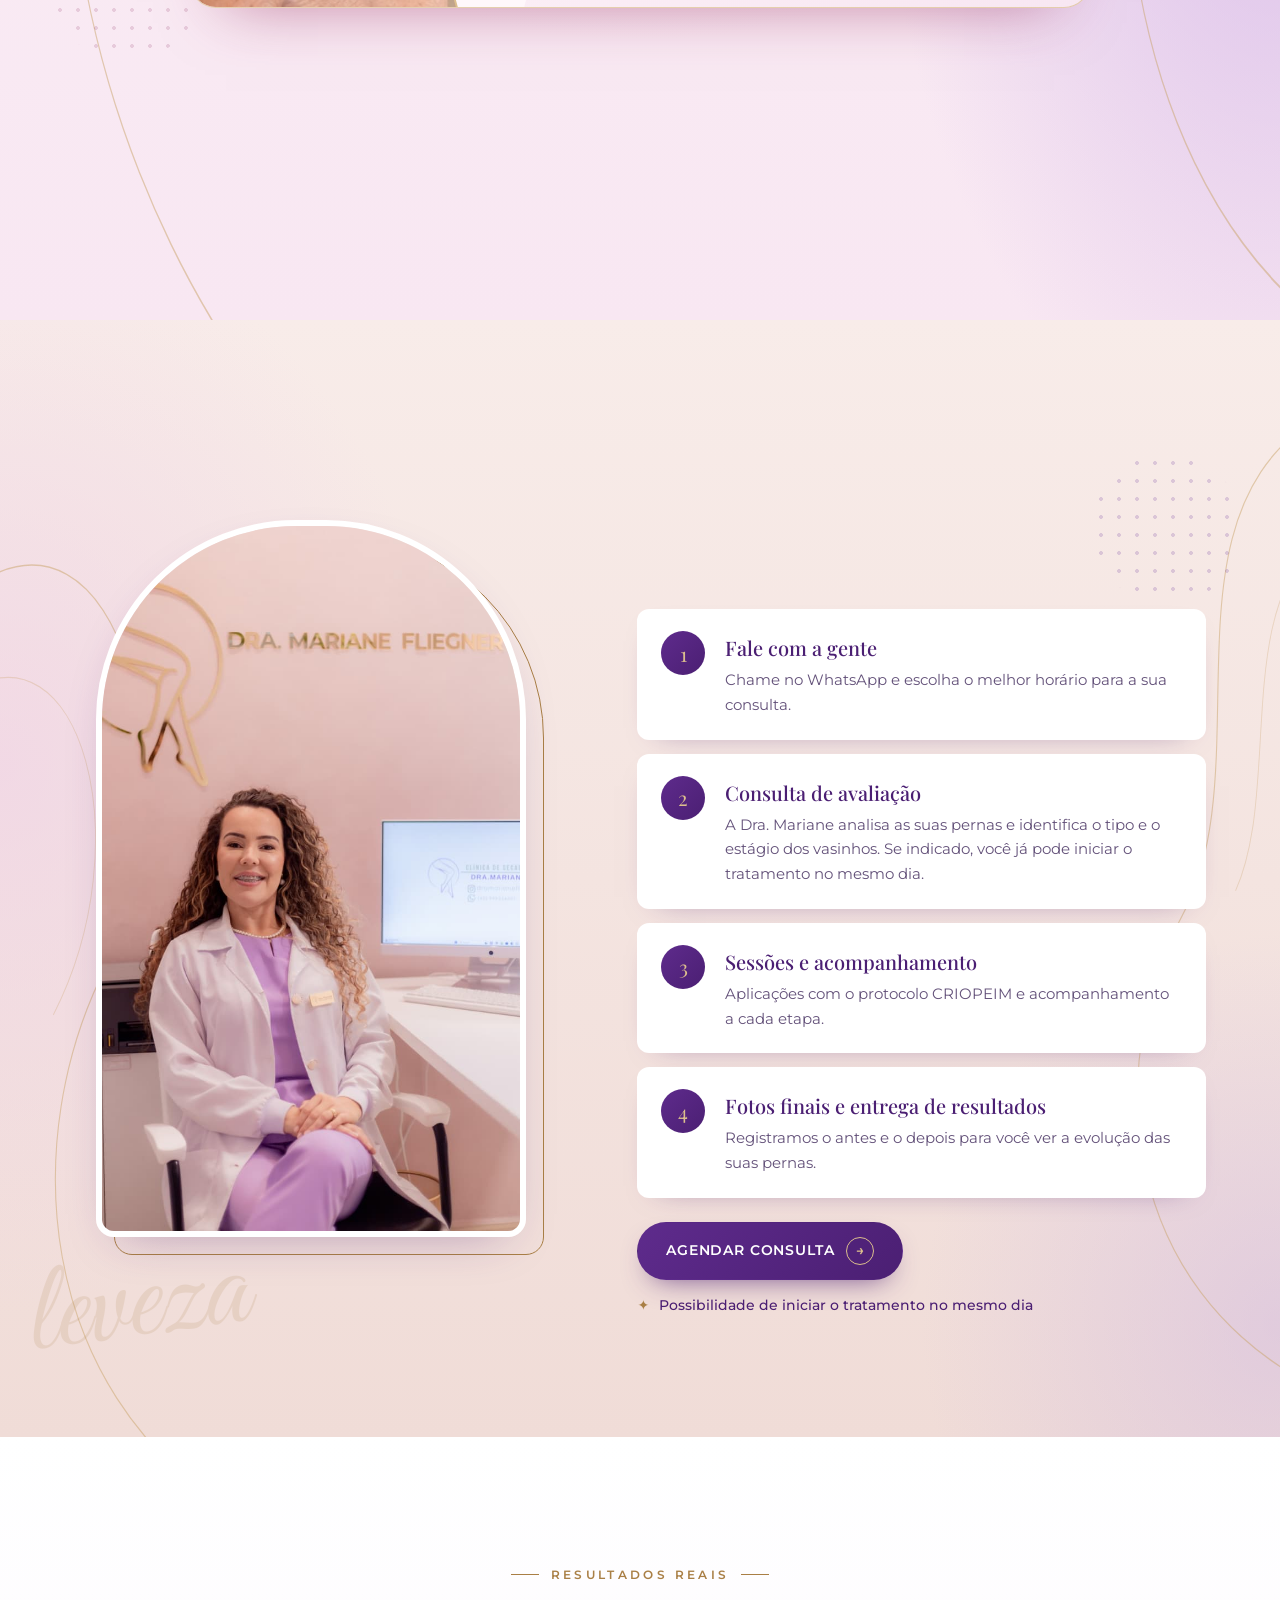
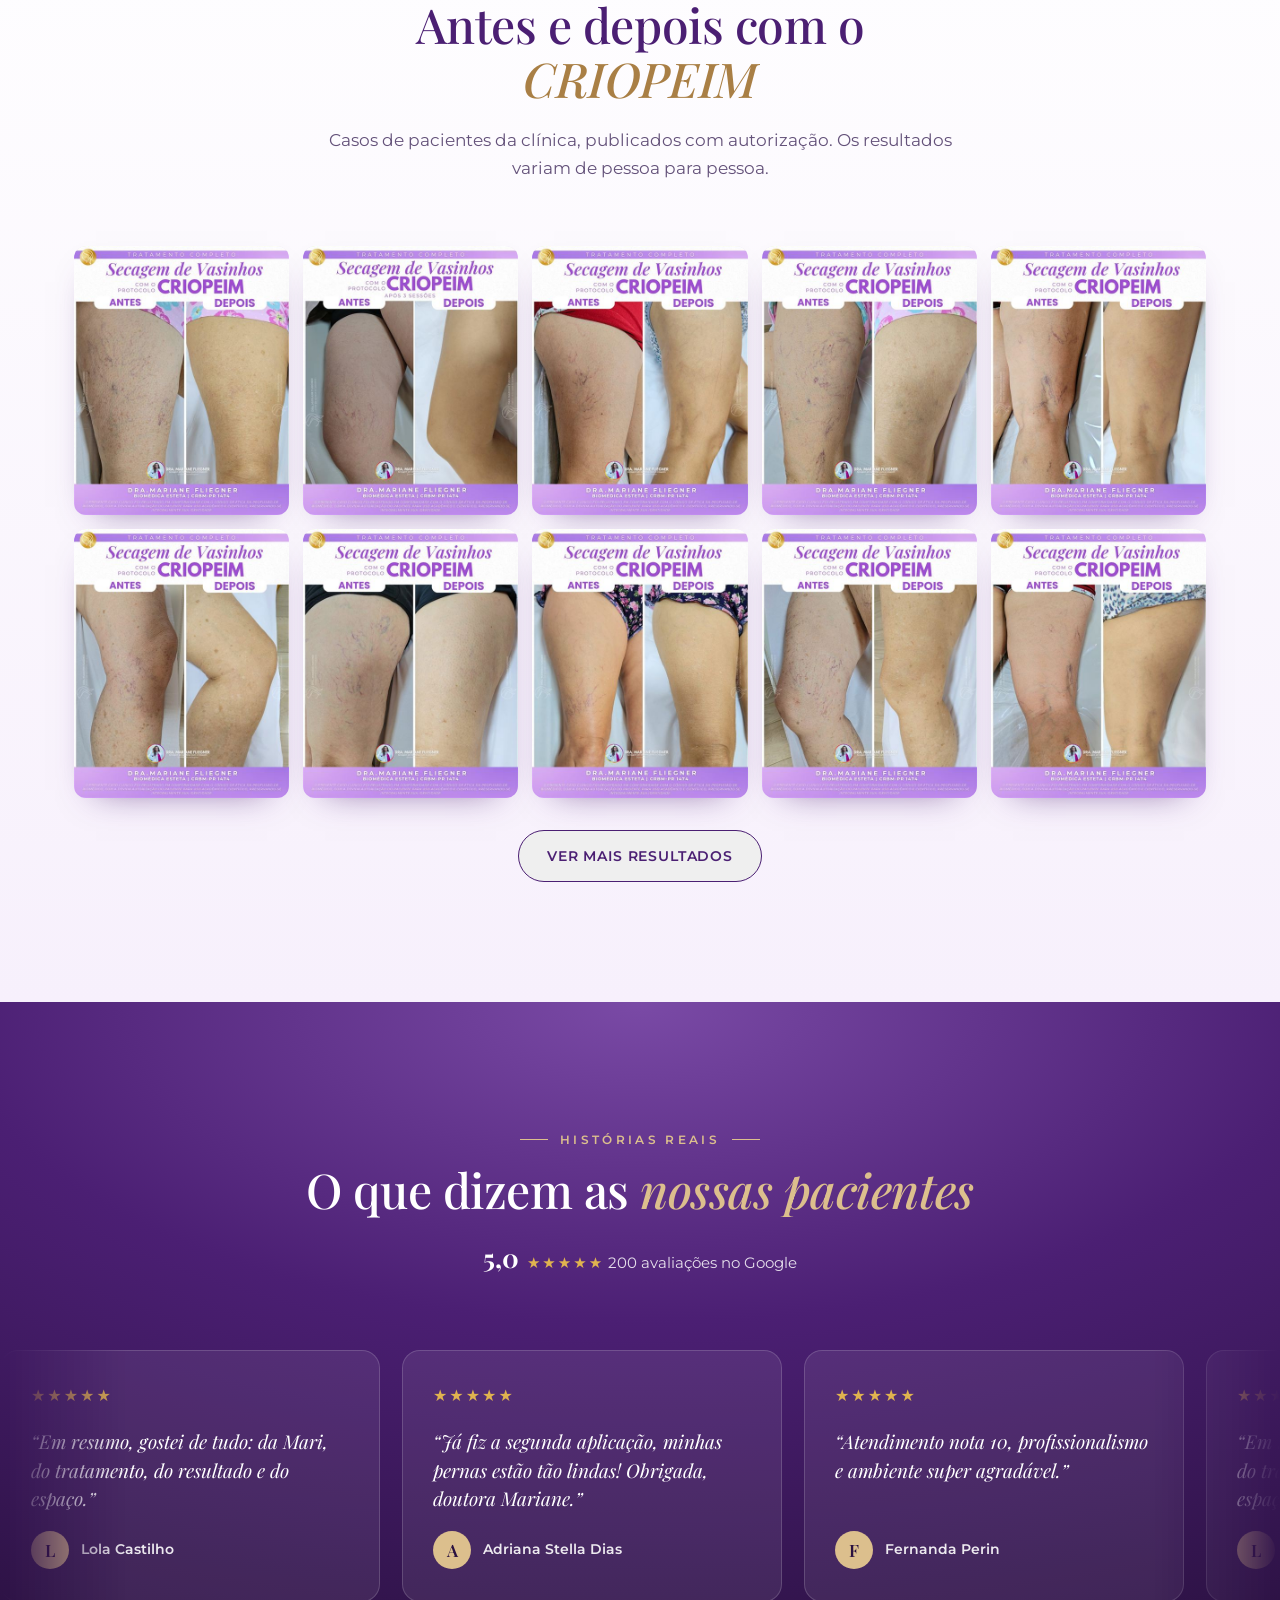
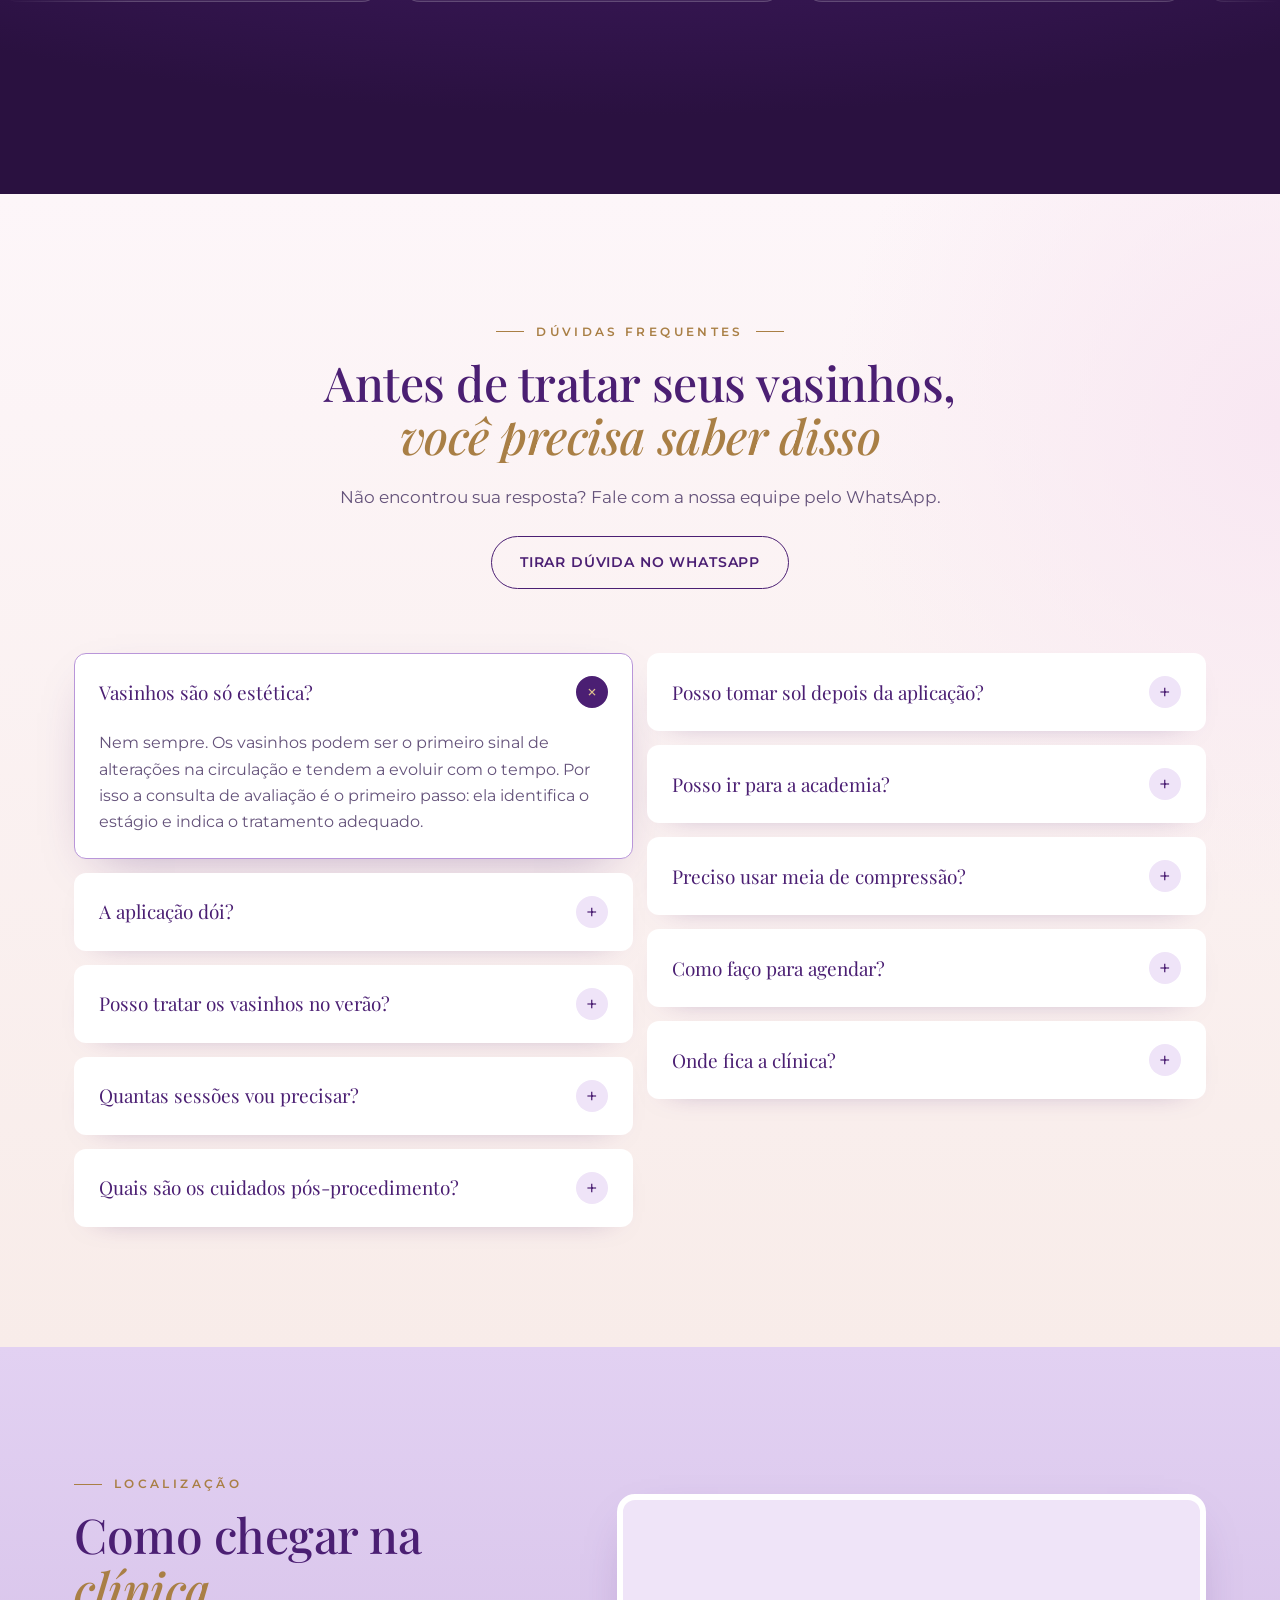
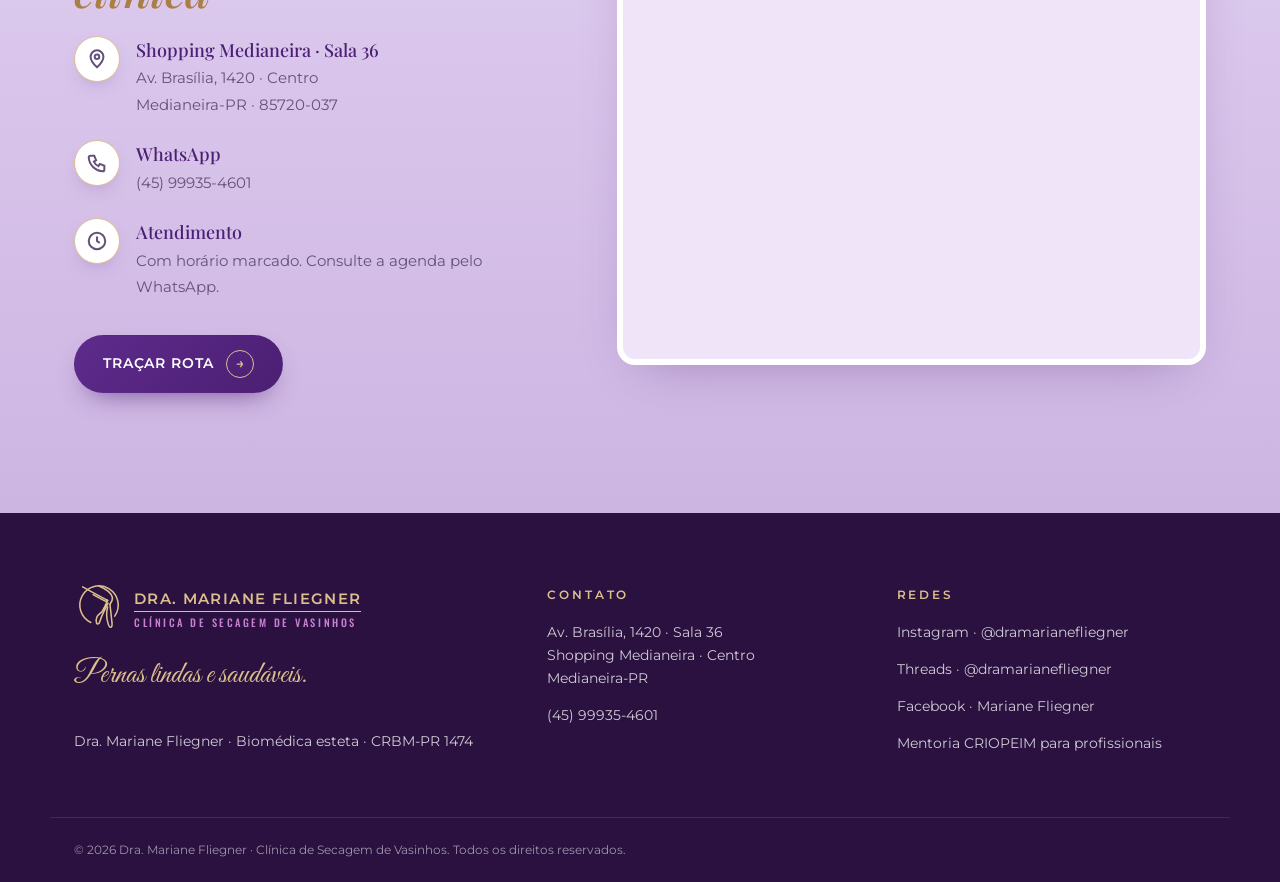
==== commit c984976a: "Deixa o texto da logo no estilo da logo oficial Nome dourado em caixa alta sem serifa com filete e s" ====
--- a/index.html
+++ b/index.html
@@ -12,8 +12,8 @@
   <link rel="icon" href="data:image/svg+xml,%3Csvg xmlns='http://www.w3.org/2000/svg' viewBox='0 0 100 100'%3E%3Crect width='100' height='100' rx='22' fill='%234B1F73'/%3E%3Cg fill='none' stroke='%23DCBF8D' stroke-width='4' stroke-linecap='round' stroke-linejoin='round' transform='translate(8 8) scale(.84) translate(-4 0)'%3E%3Cpath d='M39 78 A40 40 0 1 1 88.8 64.9'/%3E%3Cpath d='M22 4 C 40 14, 58 24, 74 32'/%3E%3Cpath d='M44 20 C 54 26, 62 30, 70 34 L 74 32'/%3E%3Cpath d='M74 32 C 70 42, 66 50, 62 56 C 58 60, 54 62, 52 66 C 50 70, 50 76, 51 80 C 53 82, 56 81, 57 78 C 59 72, 62 64, 66 56 C 69 50, 72 44, 75 38'/%3E%3Cpath d='M56 2 C 70 8, 82 16, 84 26 C 85 32, 82 36, 79 40'/%3E%3Cpath d='M79 40 C 80 52, 82 66, 83 78 C 84 84, 83 88, 80 88 C 77 88, 76 84, 75 80 C 73 74, 72 68, 72 62 C 72 56, 73 50, 74 46'/%3E%3C/g%3E%3C/svg%3E">
   <link rel="preconnect" href="https://fonts.googleapis.com">
   <link rel="preconnect" href="https://fonts.gstatic.com" crossorigin>
-  <link href="https://fonts.googleapis.com/css2?family=Great+Vibes&family=Montserrat:wght@300;400;500;600;700&family=Playfair+Display:ital,wght@0,400;0,500;0,600;0,700;1,400;1,500&display=swap" rel="stylesheet">
-  <link rel="stylesheet" href="assets/css/style.css?v=15">
+  <link href="https://fonts.googleapis.com/css2?family=Great+Vibes&family=Oswald:wght@500&family=Montserrat:wght@300;400;500;600;700&family=Playfair+Display:ital,wght@0,400;0,500;0,600;0,700;1,400;1,500&display=swap" rel="stylesheet">
+  <link rel="stylesheet" href="assets/css/style.css?v=16">
 </head>
 <body>
 
--- a/assets/css/style.css
+++ b/assets/css/style.css
@@ -183,10 +183,19 @@
   flex: none;
 }
 .logo__mono svg { width: 100%; height: 100%; overflow: visible; }
-.logo__texto { display: flex; flex-direction: column; line-height: 1.2; }
-.logo__texto strong { font-family: var(--serif); font-weight: 500; font-size: 18px; letter-spacing: .02em; }
-.logo__texto small { font-size: 9.5px; letter-spacing: .2em; text-transform: uppercase; opacity: .8; }
+/* texto no estilo da logo oficial: nome dourado em caixa alta, filete e subtítulo lilás condensado */
+.logo__texto { display: flex; flex-direction: column; line-height: 1.15; }
+.logo__texto strong {
+  font-family: var(--sans); font-weight: 600; font-size: 15px; letter-spacing: .09em; text-transform: uppercase;
+  color: var(--dourado); padding-bottom: 4px; border-bottom: 1.5px solid currentColor;
+}
+.logo__texto small {
+  font-family: "Oswald", var(--sans); font-weight: 500; font-size: 10.5px; letter-spacing: .24em; text-transform: uppercase;
+  color: #9a4aa8; margin-top: 4px;
+}
 .logo--claro .logo__mono { color: var(--dourado-claro); border-color: var(--dourado-claro); }
+.logo--claro .logo__texto strong { color: var(--dourado-claro); }
+.logo--claro .logo__texto small { color: #c97fd2; }
 
 .menu { display: flex; align-items: center; gap: 20px; }
 .menu a:not(.botao) {
@@ -992,6 +1001,8 @@
   /* backdrop-filter prenderia o menu fixo dentro do cabeçalho */
   .menu-aberto .topo { color: var(--branco); backdrop-filter: none; background: transparent; box-shadow: none; }
   .menu-aberto .topo .logo__mono { color: var(--dourado-claro); border-color: var(--dourado-claro); }
+  .menu-aberto .topo .logo__texto strong { color: var(--dourado-claro); }
+  .menu-aberto .topo .logo__texto small { color: #c97fd2; }
   .menu-aberto .topo .logo { position: relative; z-index: 60; }
   body.menu-aberto { overflow: hidden; }
 
@@ -1034,8 +1045,8 @@
 
   .topo__linha { height: 70px; }
   .logo__mono { width: 40px; height: 40px; }
-  .logo__texto strong { font-size: 16px; }
-  .logo__texto small { font-size: 8.5px; letter-spacing: .14em; }
+  .logo__texto strong { font-size: 13px; letter-spacing: .07em; }
+  .logo__texto small { font-size: 9px; letter-spacing: .17em; }
 
   .hero__grade { padding-top: 92px; padding-bottom: 52px; gap: 44px; }
   .hero__foto { border-width: 4px; border-radius: 20px; }
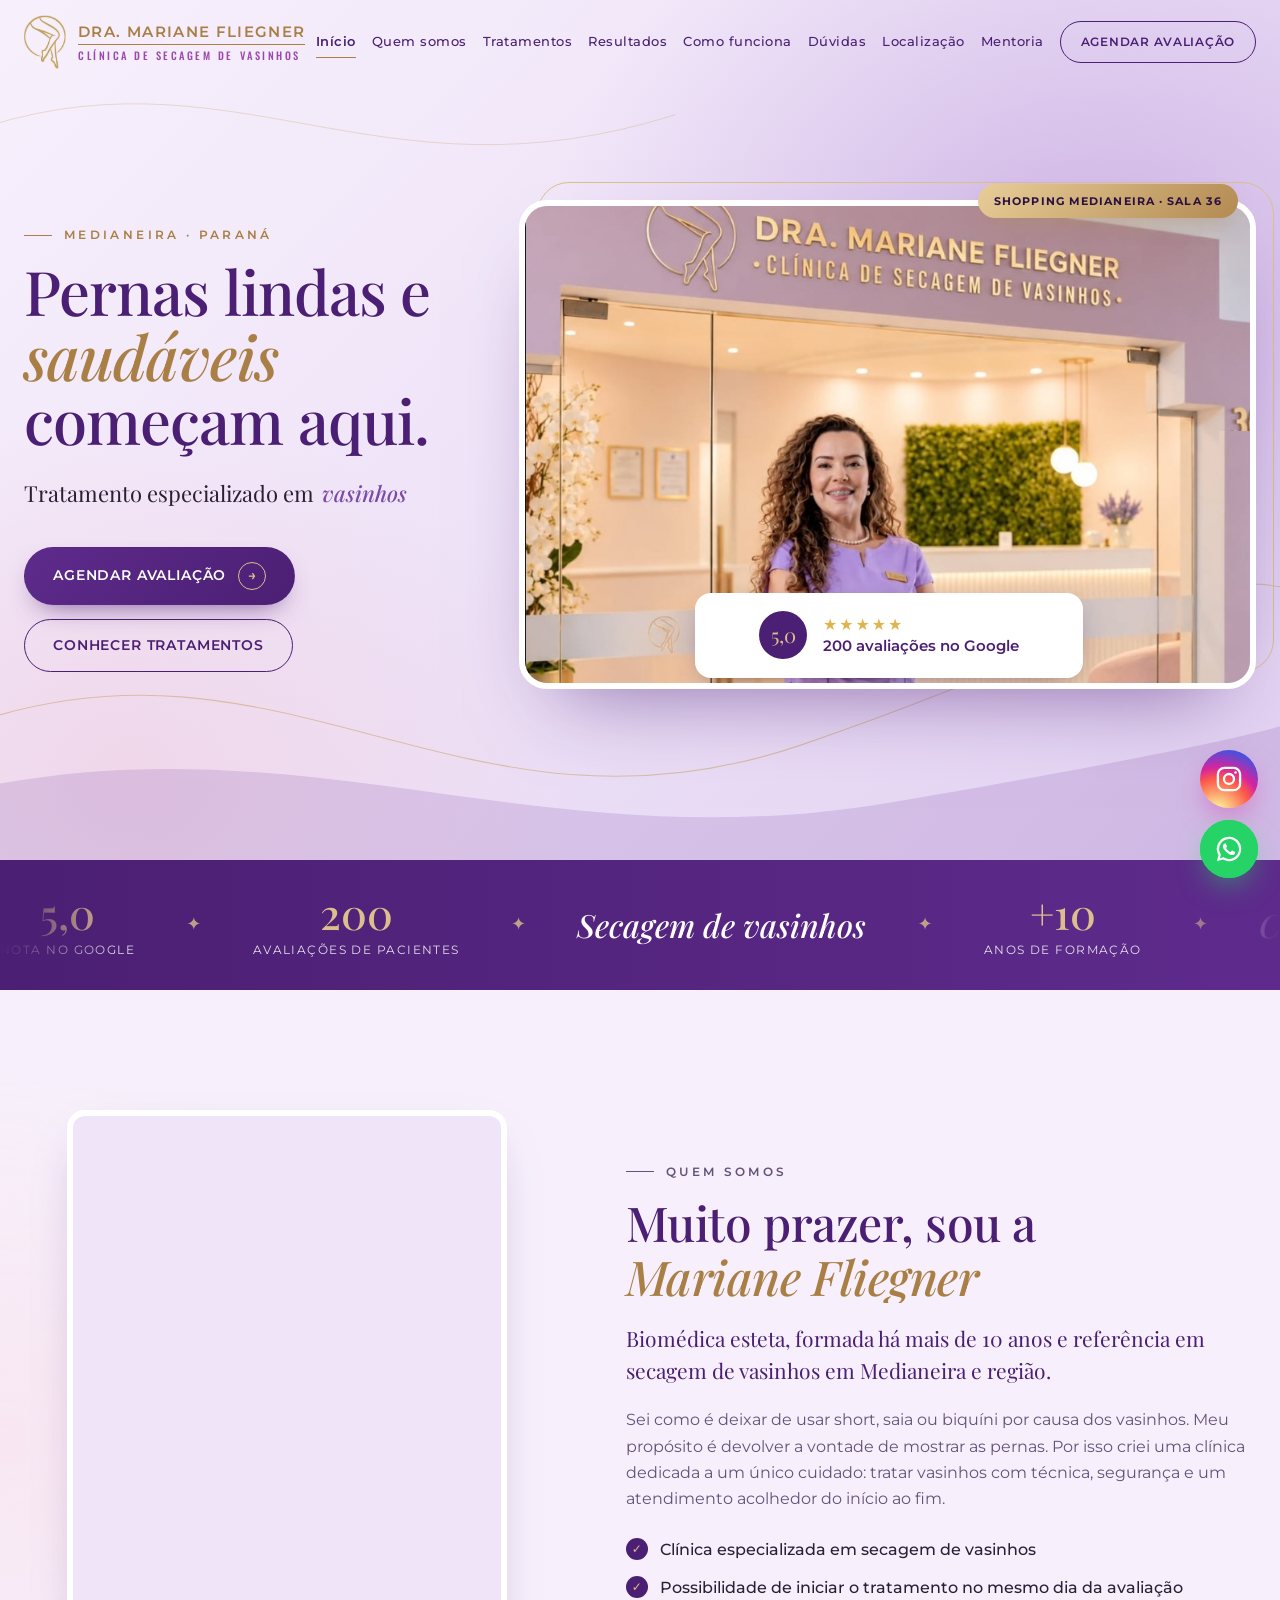
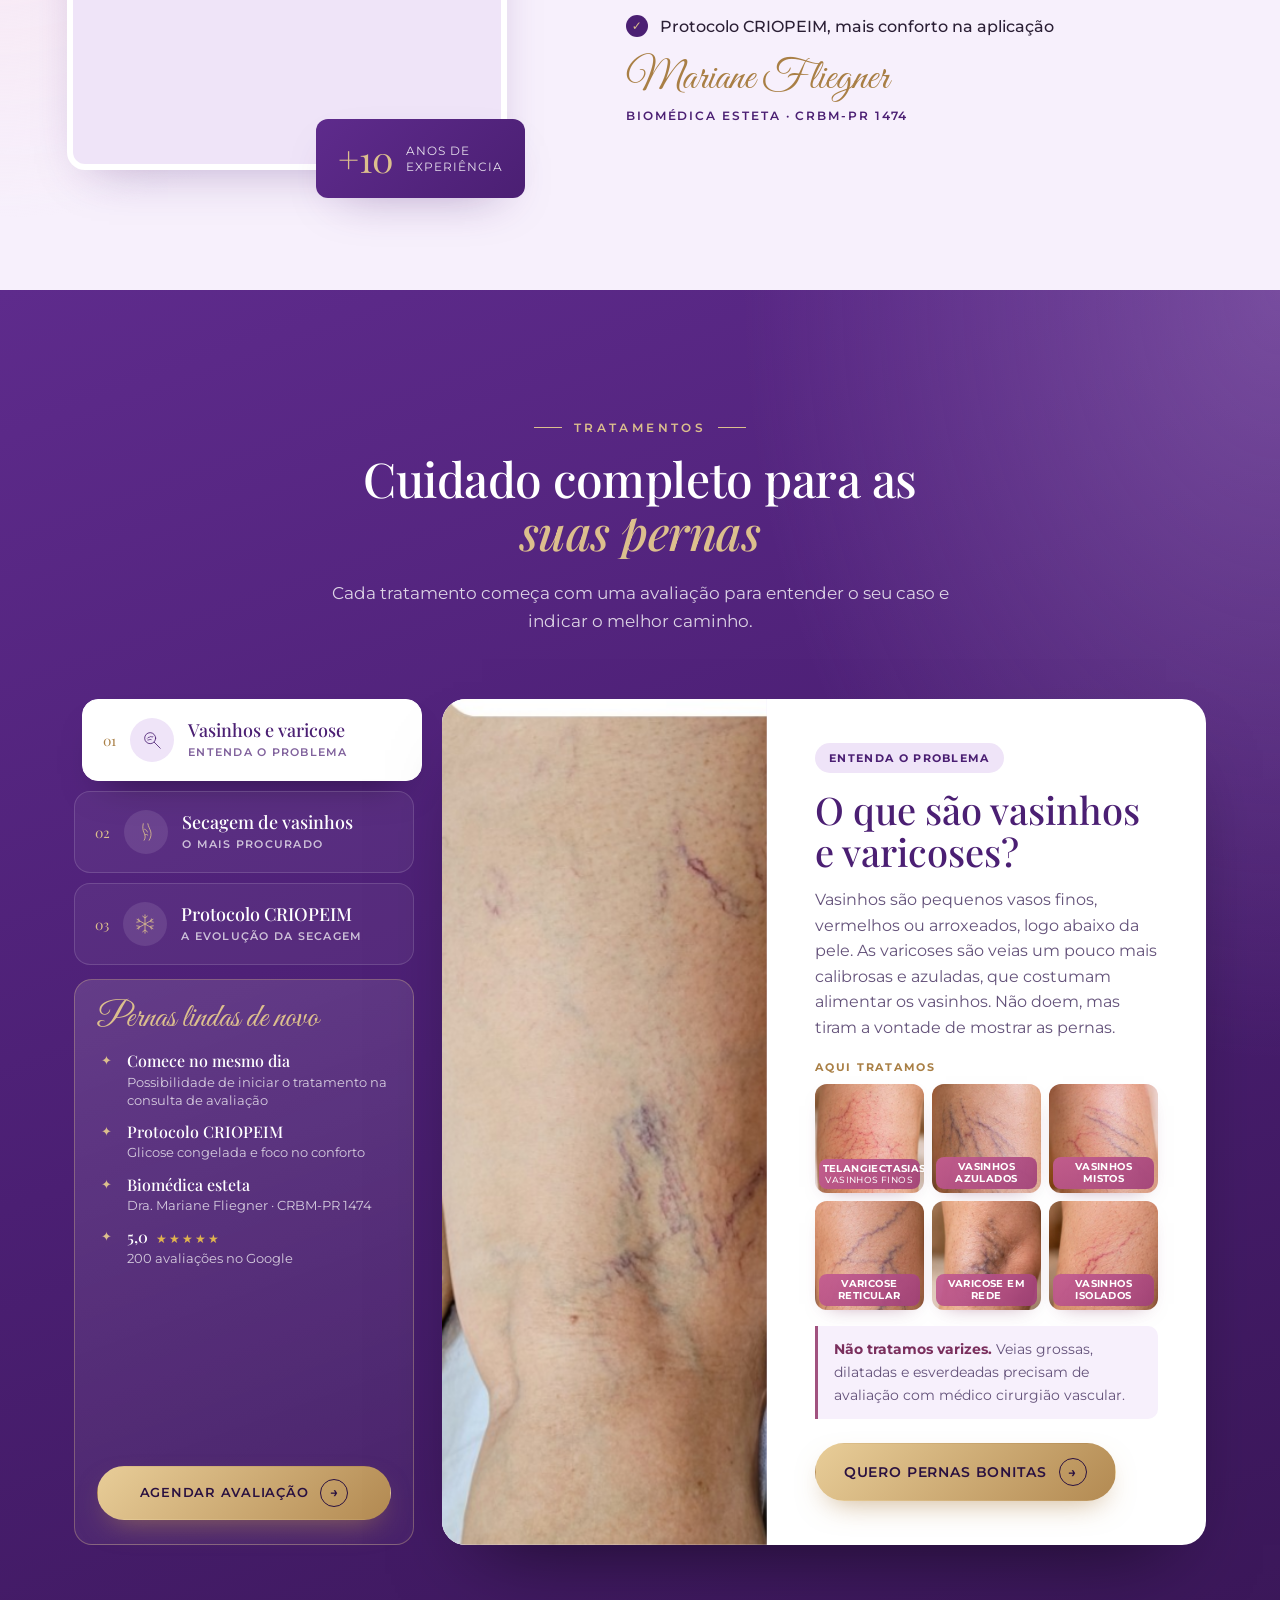
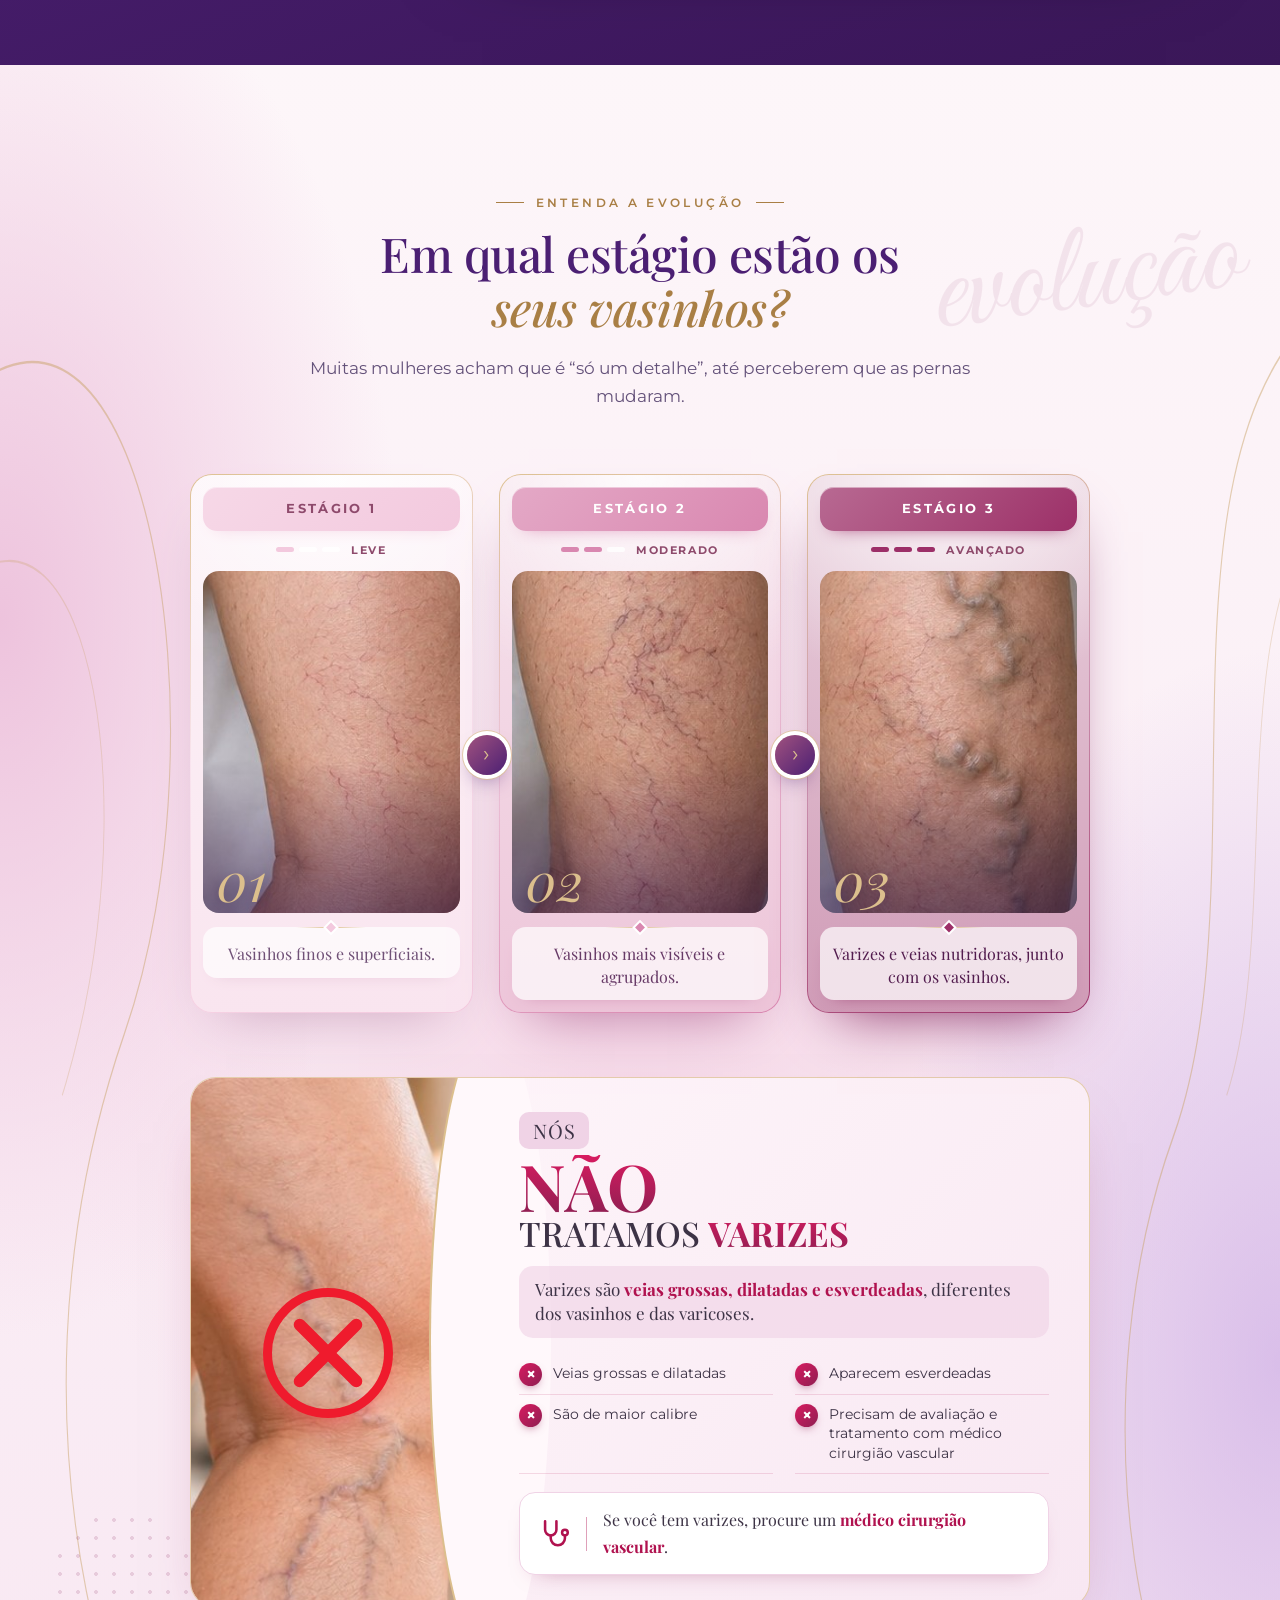
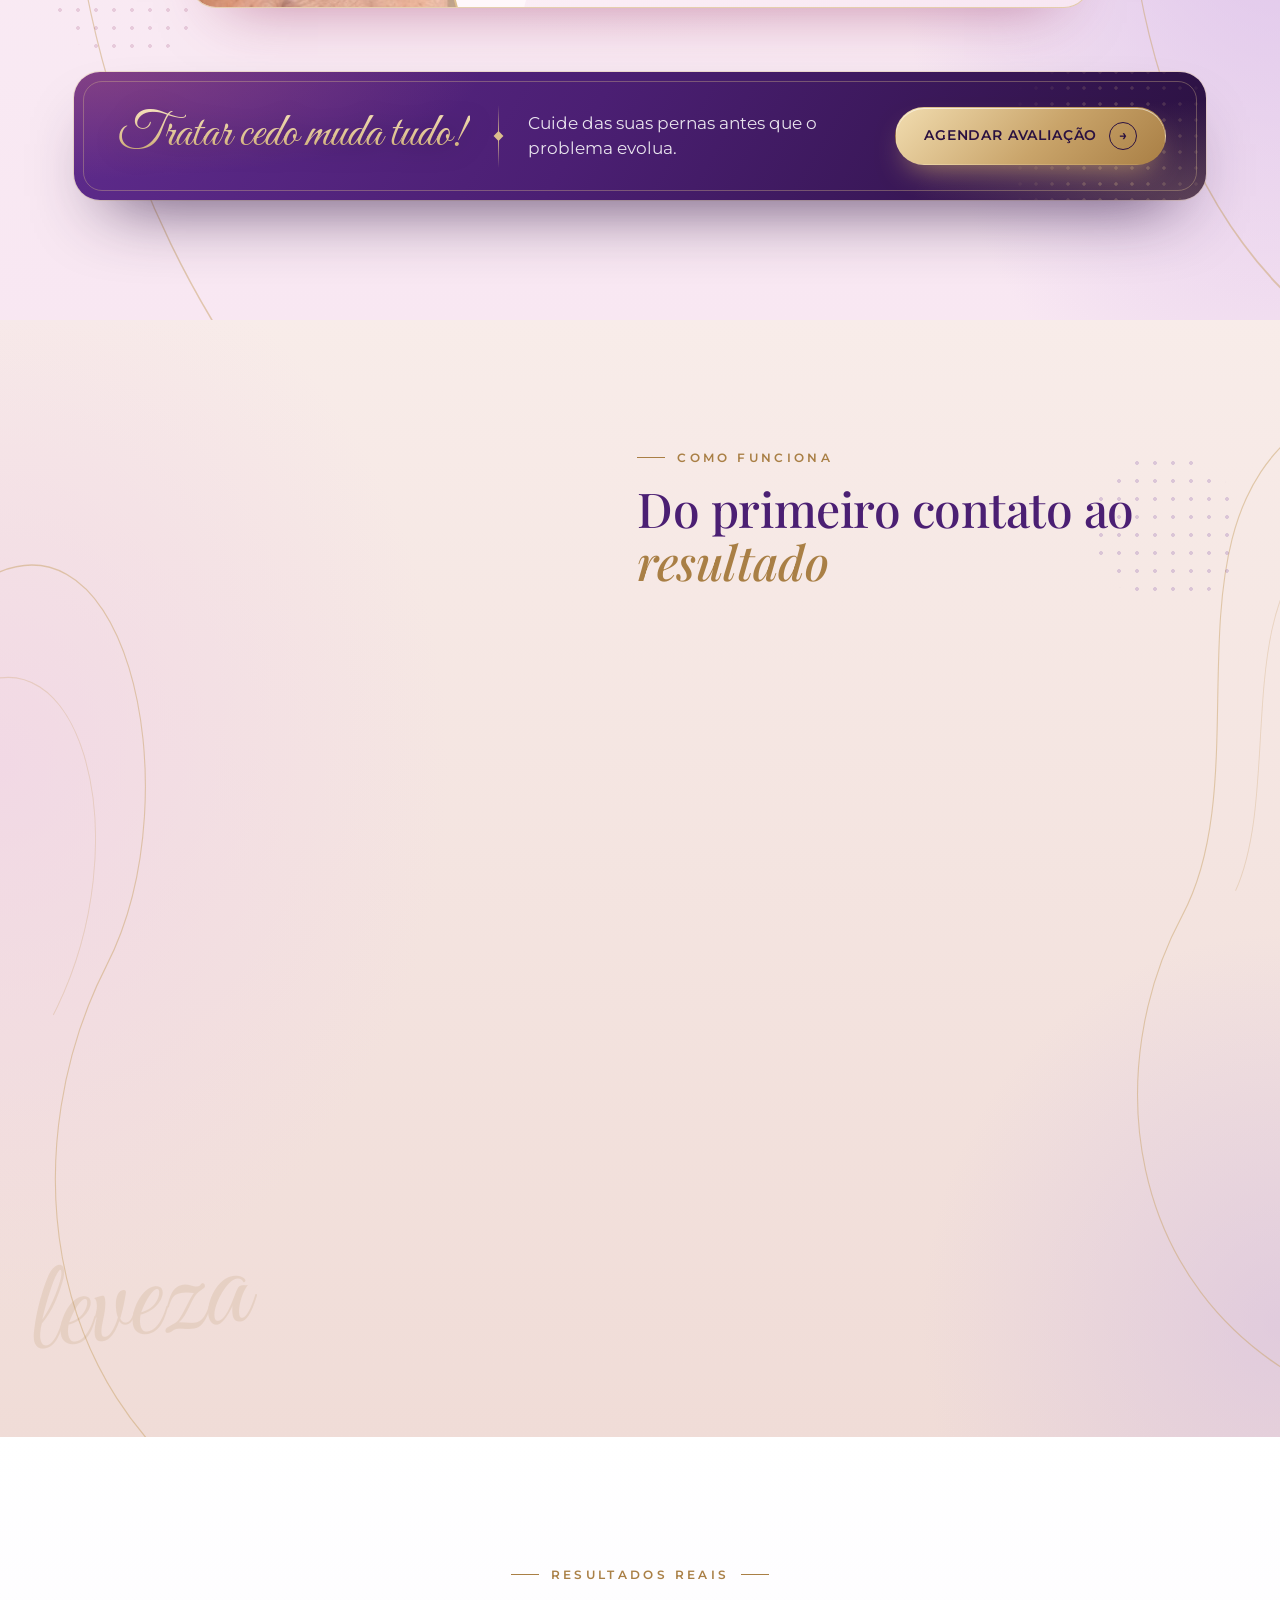
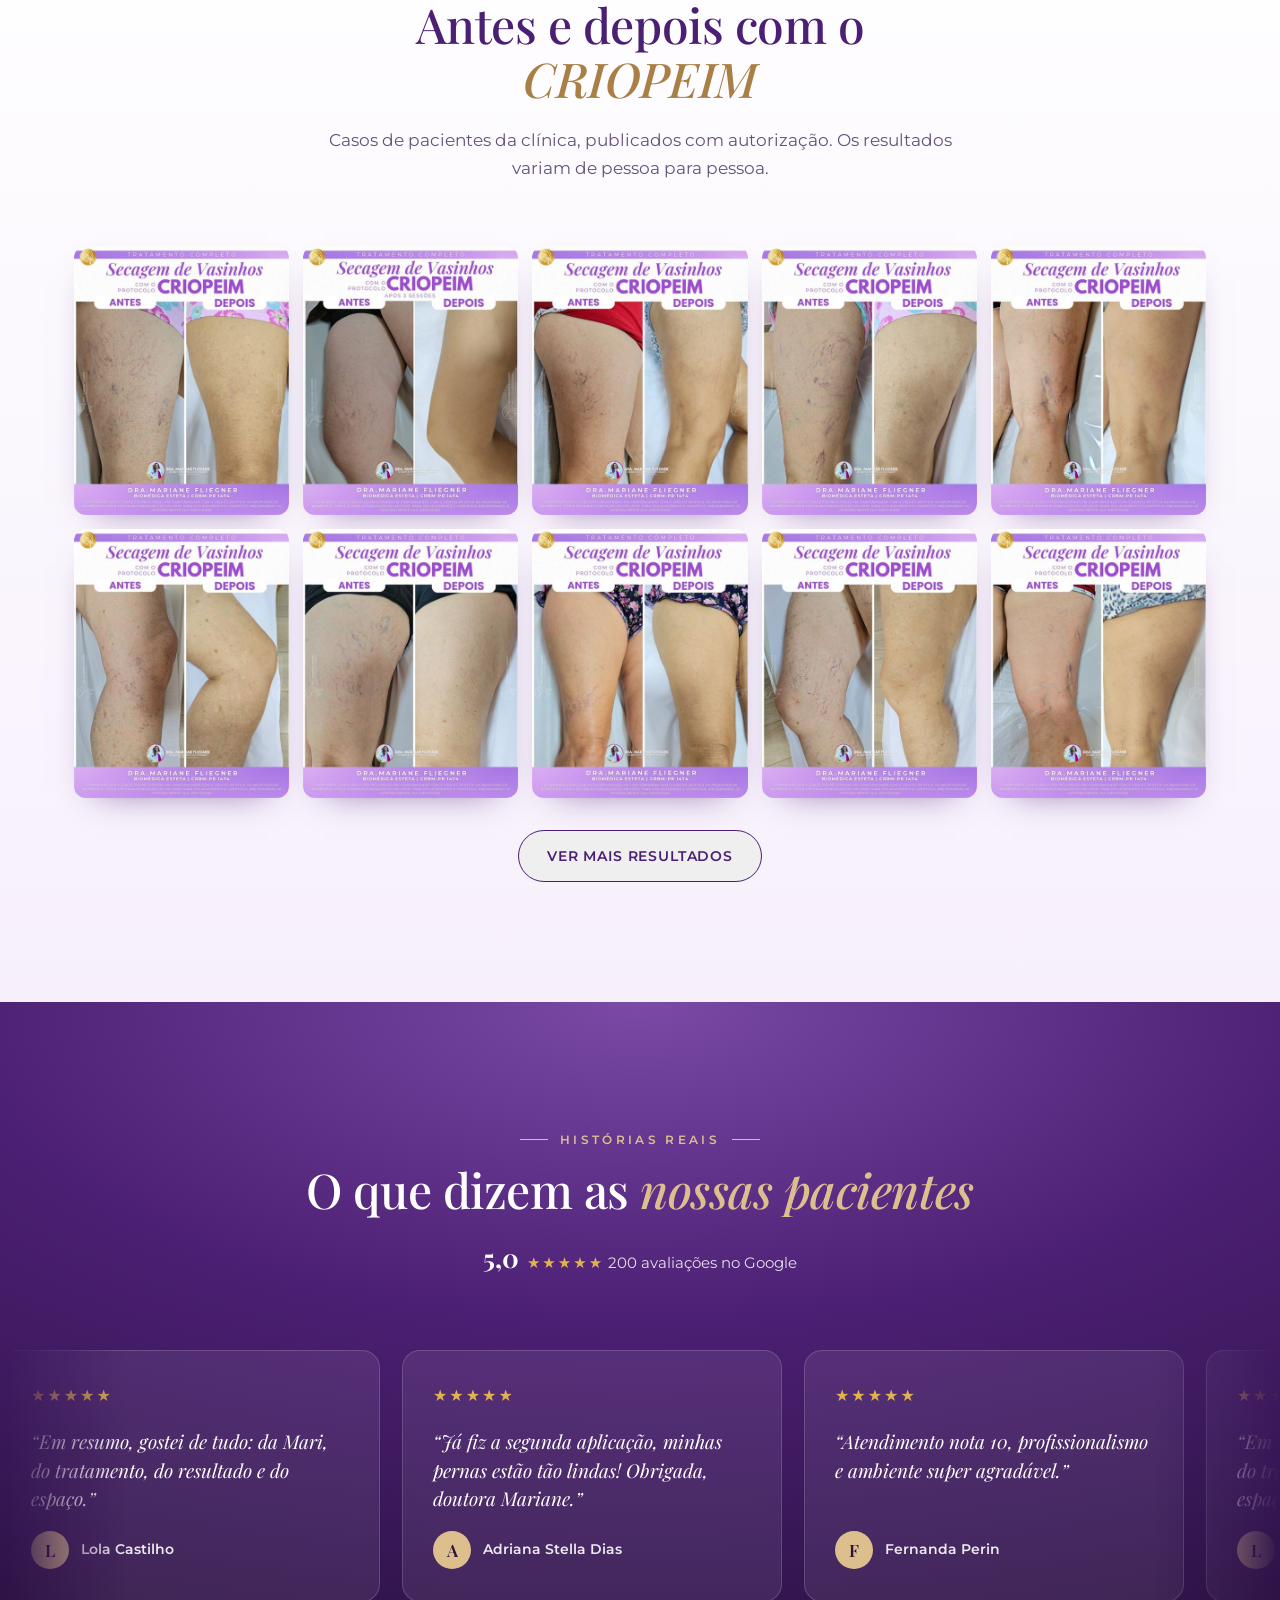
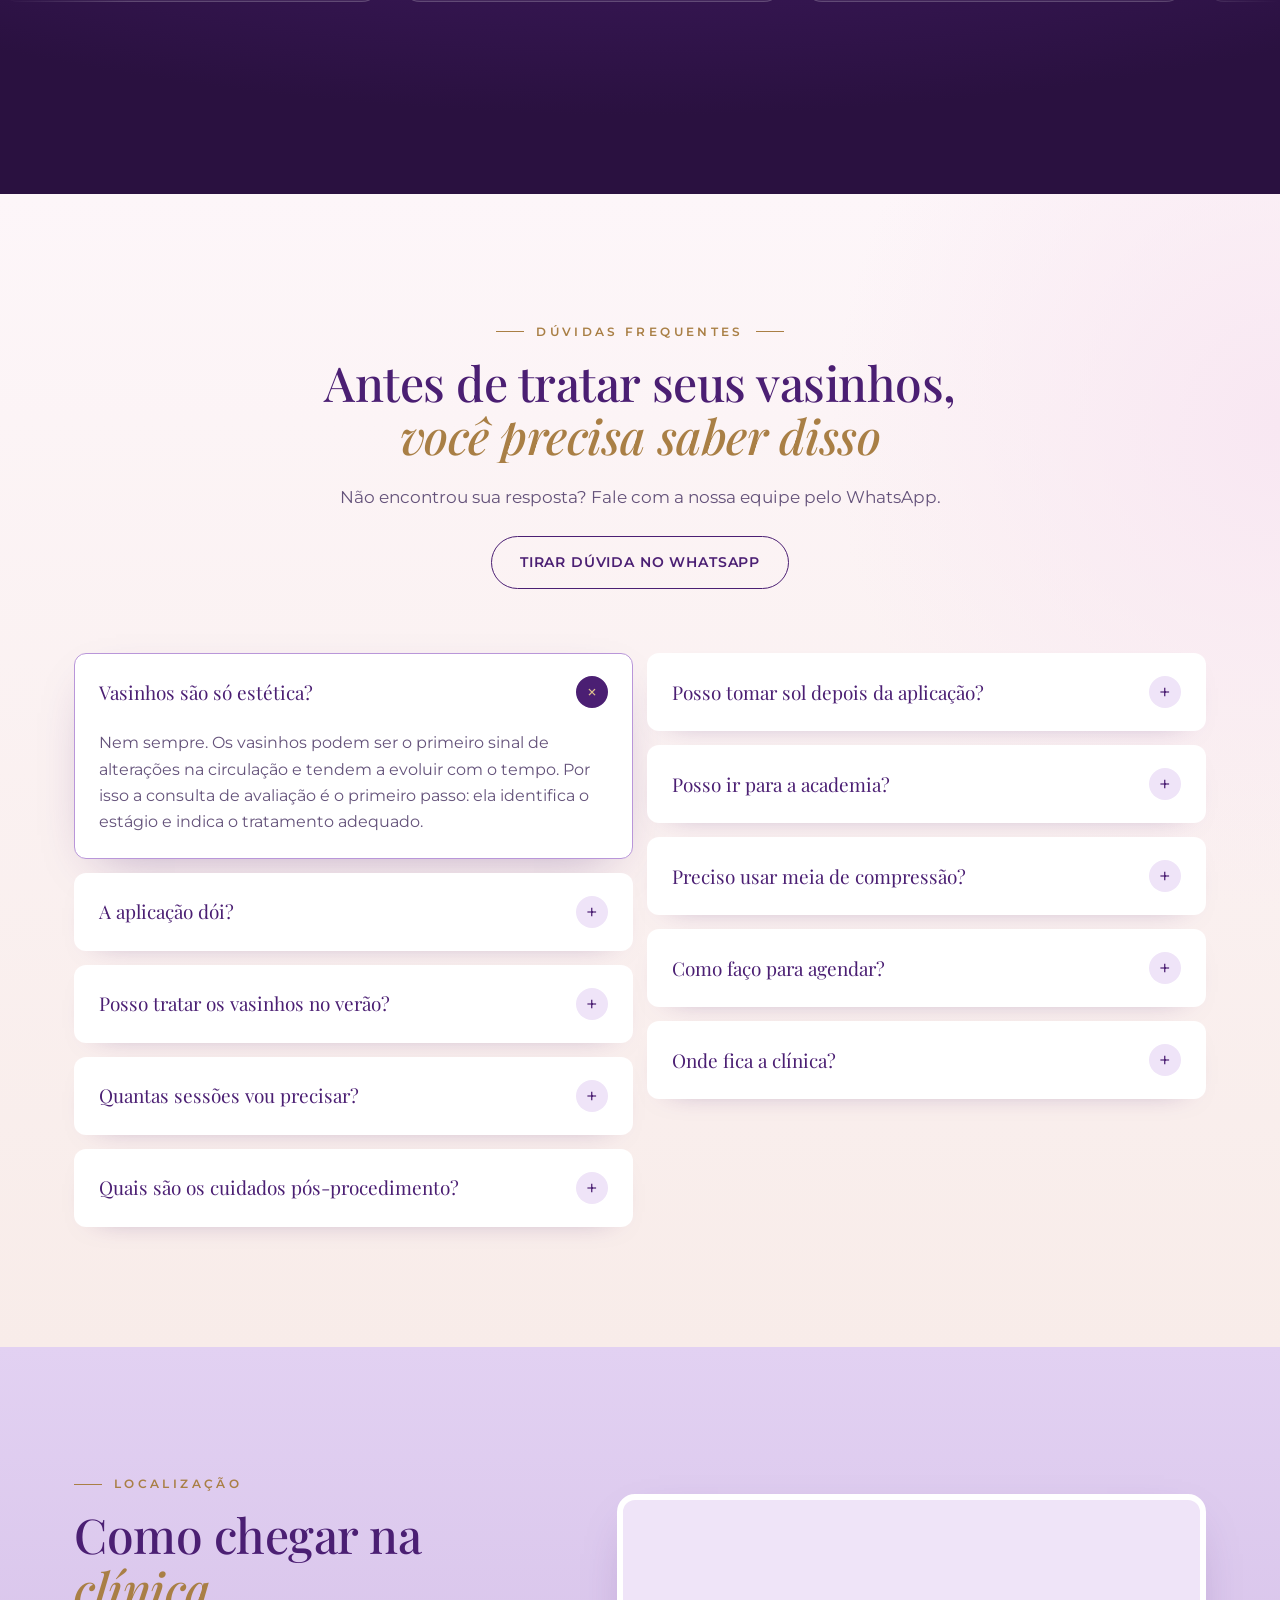
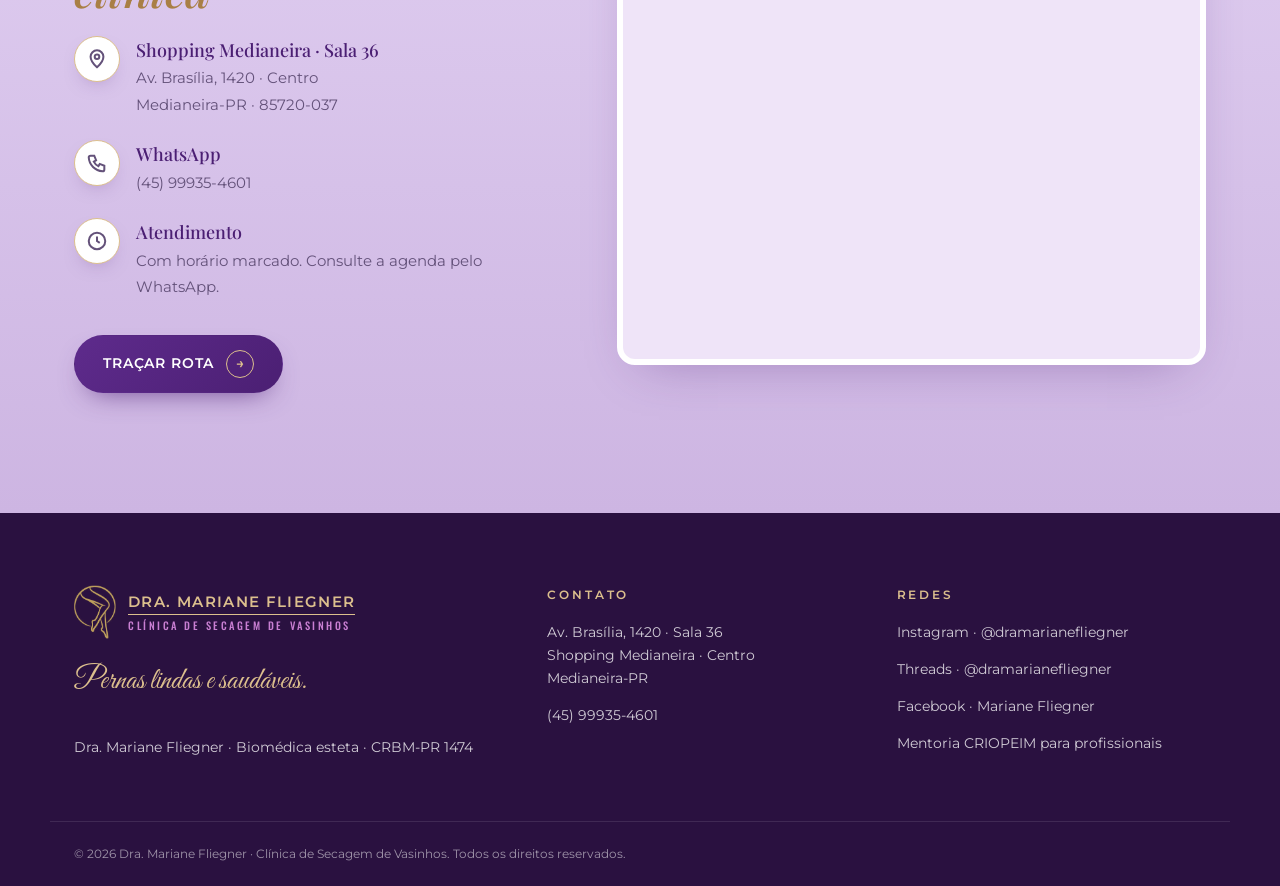
==== commit 7cd37540: "Usa o símbolo da logo oficial no cabeçalho, rodapé e ícone da aba Co-Authored-By: Claude Opus 5.5 <n" ====
--- a/index.html
+++ b/index.html
@@ -9,11 +9,11 @@
   <meta property="og:title" content="Dra. Mariane Fliegner · Secagem de Vasinhos">
   <meta property="og:description" content="Pernas lindas e saudáveis. Clínica especializada em secagem de vasinhos em Medianeira-PR.">
   <meta property="og:image" content="assets/img/fachada.jpg">
-  <link rel="icon" href="data:image/svg+xml,%3Csvg xmlns='http://www.w3.org/2000/svg' viewBox='0 0 100 100'%3E%3Crect width='100' height='100' rx='22' fill='%234B1F73'/%3E%3Cg fill='none' stroke='%23DCBF8D' stroke-width='4' stroke-linecap='round' stroke-linejoin='round' transform='translate(8 8) scale(.84) translate(-4 0)'%3E%3Cpath d='M39 78 A40 40 0 1 1 88.8 64.9'/%3E%3Cpath d='M22 4 C 40 14, 58 24, 74 32'/%3E%3Cpath d='M44 20 C 54 26, 62 30, 70 34 L 74 32'/%3E%3Cpath d='M74 32 C 70 42, 66 50, 62 56 C 58 60, 54 62, 52 66 C 50 70, 50 76, 51 80 C 53 82, 56 81, 57 78 C 59 72, 62 64, 66 56 C 69 50, 72 44, 75 38'/%3E%3Cpath d='M56 2 C 70 8, 82 16, 84 26 C 85 32, 82 36, 79 40'/%3E%3Cpath d='M79 40 C 80 52, 82 66, 83 78 C 84 84, 83 88, 80 88 C 77 88, 76 84, 75 80 C 73 74, 72 68, 72 62 C 72 56, 73 50, 74 46'/%3E%3C/g%3E%3C/svg%3E">
+  <link rel="icon" type="image/png" href="assets/img/favicon.png">
   <link rel="preconnect" href="https://fonts.googleapis.com">
   <link rel="preconnect" href="https://fonts.gstatic.com" crossorigin>
   <link href="https://fonts.googleapis.com/css2?family=Great+Vibes&family=Oswald:wght@500&family=Montserrat:wght@300;400;500;600;700&family=Playfair+Display:ital,wght@0,400;0,500;0,600;0,700;1,400;1,500&display=swap" rel="stylesheet">
-  <link rel="stylesheet" href="assets/css/style.css?v=16">
+  <link rel="stylesheet" href="assets/css/style.css?v=17">
 </head>
 <body>
 
@@ -21,7 +21,7 @@
   <header class="topo" id="topo">
     <div class="container topo__linha">
       <a href="#inicio" class="logo" aria-label="Dra. Mariane Fliegner — início">
-        <span class="logo__mono" aria-hidden="true"><svg viewBox="0 0 100 100" fill="none" stroke="currentColor" stroke-width="3.2" stroke-linecap="round" stroke-linejoin="round"><g transform="translate(-4 0)"><path d="M39 78 A40 40 0 1 1 88.8 64.9"/><path d="M22 4 C 40 14, 58 24, 74 32"/><path d="M44 20 C 54 26, 62 30, 70 34 L 74 32"/><path d="M74 32 C 70 42, 66 50, 62 56 C 58 60, 54 62, 52 66 C 50 70, 50 76, 51 80 C 53 82, 56 81, 57 78 C 59 72, 62 64, 66 56 C 69 50, 72 44, 75 38"/><path d="M56 2 C 70 8, 82 16, 84 26 C 85 32, 82 36, 79 40"/><path d="M79 40 C 80 52, 82 66, 83 78 C 84 84, 83 88, 80 88 C 77 88, 76 84, 75 80 C 73 74, 72 68, 72 62 C 72 56, 73 50, 74 46"/></g></svg></span>
+        <img class="logo__mono" src="assets/img/logo-simbolo.png" alt="" width="131" height="168">
         <span class="logo__texto">
           <strong>Dra. Mariane Fliegner</strong>
           <small>Clínica de Secagem de Vasinhos</small>
@@ -572,7 +572,7 @@
     <div class="container rodape__grade">
       <div>
         <a href="#inicio" class="logo logo--claro">
-          <span class="logo__mono" aria-hidden="true"><svg viewBox="0 0 100 100" fill="none" stroke="currentColor" stroke-width="3.2" stroke-linecap="round" stroke-linejoin="round"><g transform="translate(-4 0)"><path d="M39 78 A40 40 0 1 1 88.8 64.9"/><path d="M22 4 C 40 14, 58 24, 74 32"/><path d="M44 20 C 54 26, 62 30, 70 34 L 74 32"/><path d="M74 32 C 70 42, 66 50, 62 56 C 58 60, 54 62, 52 66 C 50 70, 50 76, 51 80 C 53 82, 56 81, 57 78 C 59 72, 62 64, 66 56 C 69 50, 72 44, 75 38"/><path d="M56 2 C 70 8, 82 16, 84 26 C 85 32, 82 36, 79 40"/><path d="M79 40 C 80 52, 82 66, 83 78 C 84 84, 83 88, 80 88 C 77 88, 76 84, 75 80 C 73 74, 72 68, 72 62 C 72 56, 73 50, 74 46"/></g></svg></span>
+          <img class="logo__mono" src="assets/img/logo-simbolo.png" alt="" width="131" height="168">
           <span class="logo__texto"><strong>Dra. Mariane Fliegner</strong><small>Clínica de Secagem de Vasinhos</small></span>
         </a>
         <p class="rodape__frase">Pernas lindas e saudáveis.</p>
--- a/assets/css/style.css
+++ b/assets/css/style.css
@@ -176,13 +176,8 @@
 .topo.rolou .topo__linha { height: 68px; }
 
 .logo { display: flex; align-items: center; gap: 12px; text-decoration: none; color: inherit; }
-.logo__mono {
-  display: grid; place-items: center;
-  width: 48px; height: 48px;
-  color: var(--dourado);
-  flex: none;
-}
-.logo__mono svg { width: 100%; height: 100%; overflow: visible; }
+/* símbolo recortado da logo oficial (assets/img/logo-simbolo.png) */
+.logo__mono { display: block; width: auto; height: 54px; flex: none; }
 /* texto no estilo da logo oficial: nome dourado em caixa alta, filete e subtítulo lilás condensado */
 .logo__texto { display: flex; flex-direction: column; line-height: 1.15; }
 .logo__texto strong {
@@ -193,7 +188,6 @@
   font-family: "Oswald", var(--sans); font-weight: 500; font-size: 10.5px; letter-spacing: .24em; text-transform: uppercase;
   color: #9a4aa8; margin-top: 4px;
 }
-.logo--claro .logo__mono { color: var(--dourado-claro); border-color: var(--dourado-claro); }
 .logo--claro .logo__texto strong { color: var(--dourado-claro); }
 .logo--claro .logo__texto small { color: #c97fd2; }
 
@@ -1000,7 +994,6 @@
   .menu-aberto .menu a:nth-child(8) { transition-delay: .28s; }
   /* backdrop-filter prenderia o menu fixo dentro do cabeçalho */
   .menu-aberto .topo { color: var(--branco); backdrop-filter: none; background: transparent; box-shadow: none; }
-  .menu-aberto .topo .logo__mono { color: var(--dourado-claro); border-color: var(--dourado-claro); }
   .menu-aberto .topo .logo__texto strong { color: var(--dourado-claro); }
   .menu-aberto .topo .logo__texto small { color: #c97fd2; }
   .menu-aberto .topo .logo { position: relative; z-index: 60; }
@@ -1044,7 +1037,7 @@
   body { font-size: 15px; }
 
   .topo__linha { height: 70px; }
-  .logo__mono { width: 40px; height: 40px; }
+  .logo__mono { height: 46px; }
   .logo__texto strong { font-size: 13px; letter-spacing: .07em; }
   .logo__texto small { font-size: 9px; letter-spacing: .17em; }
 
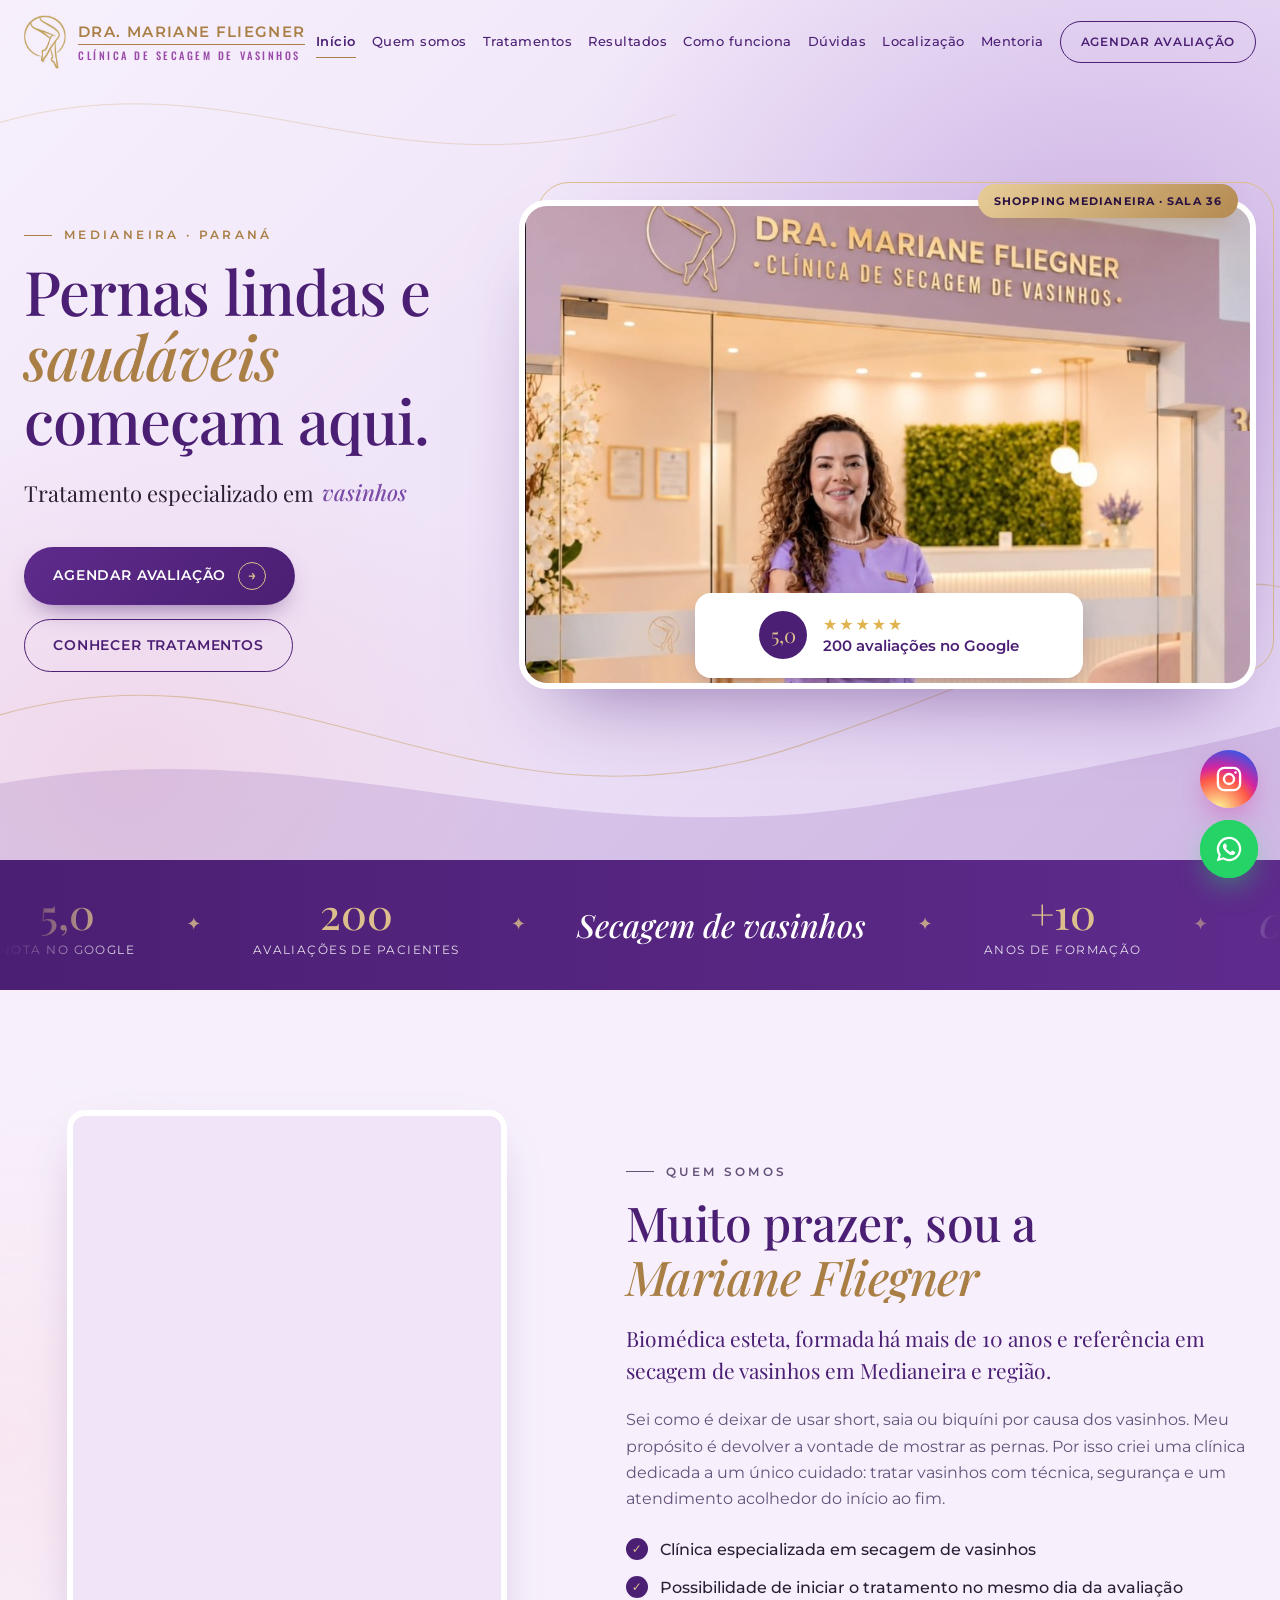
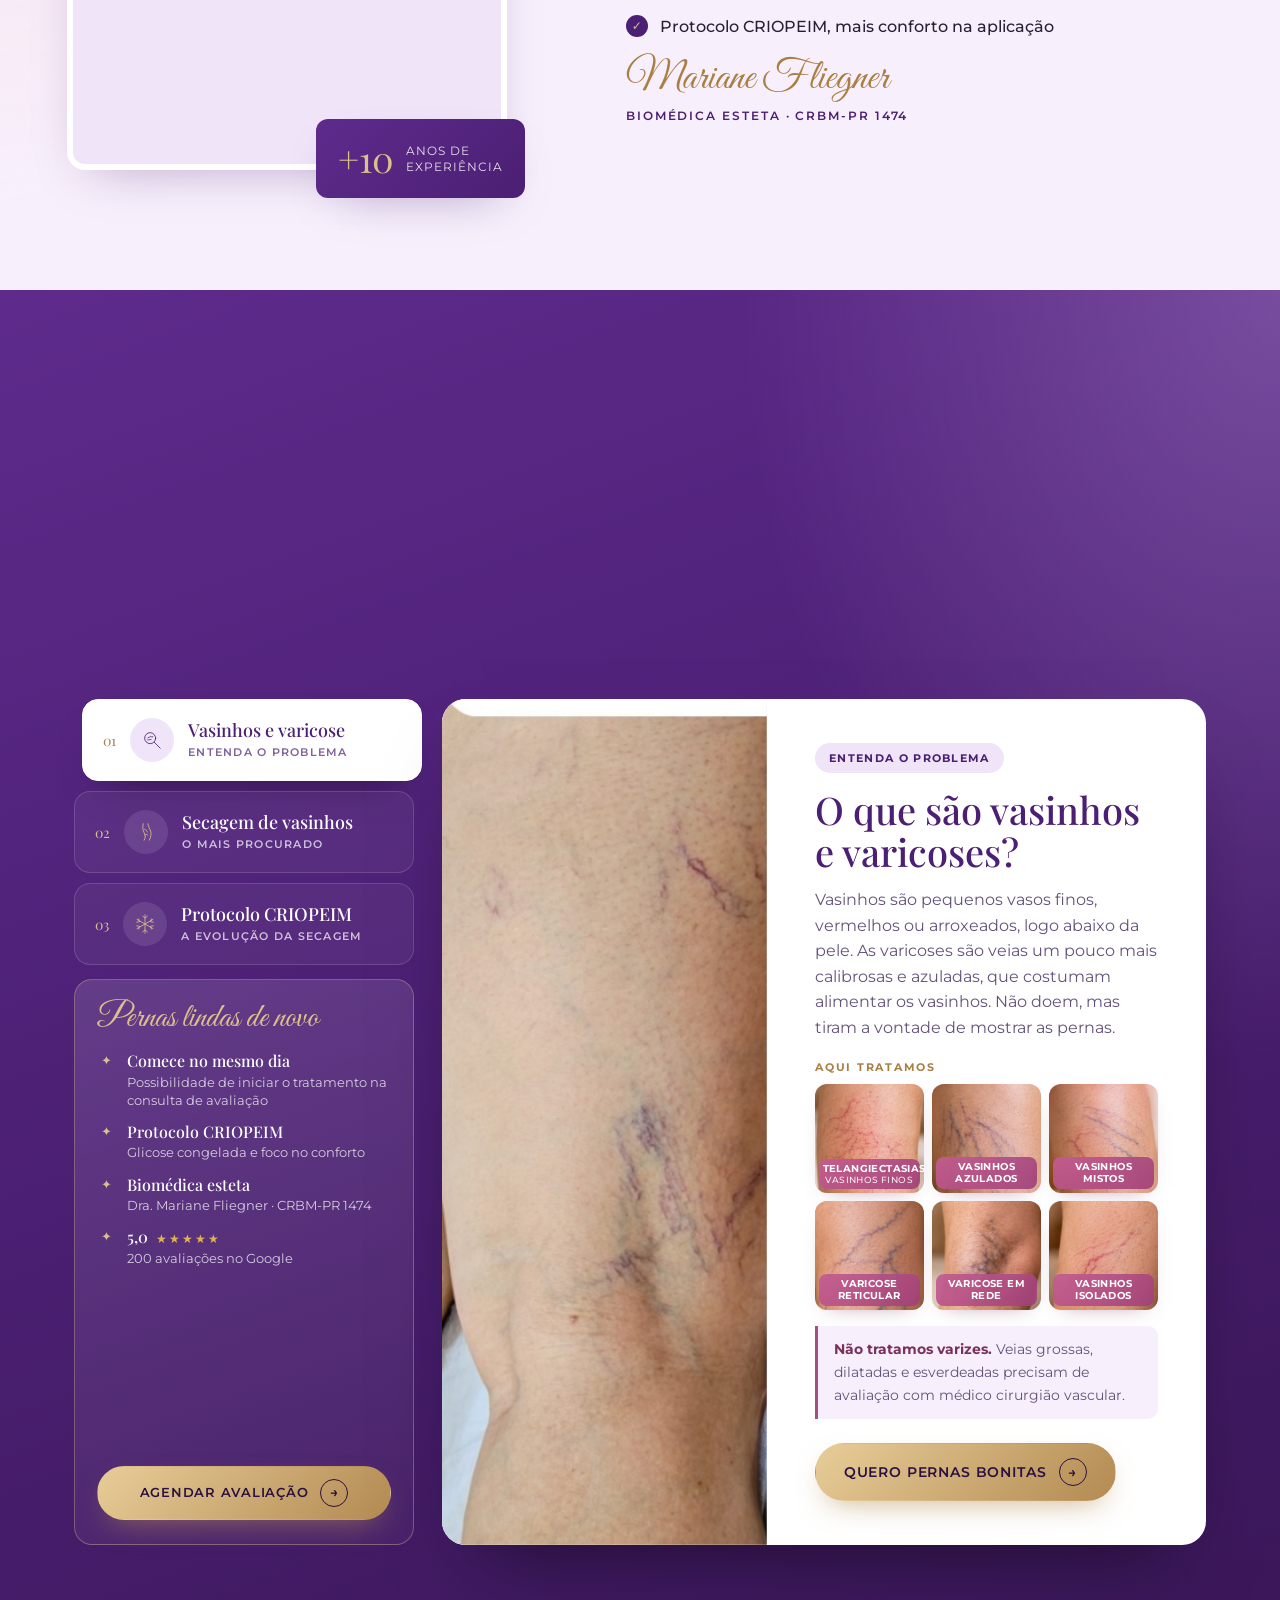
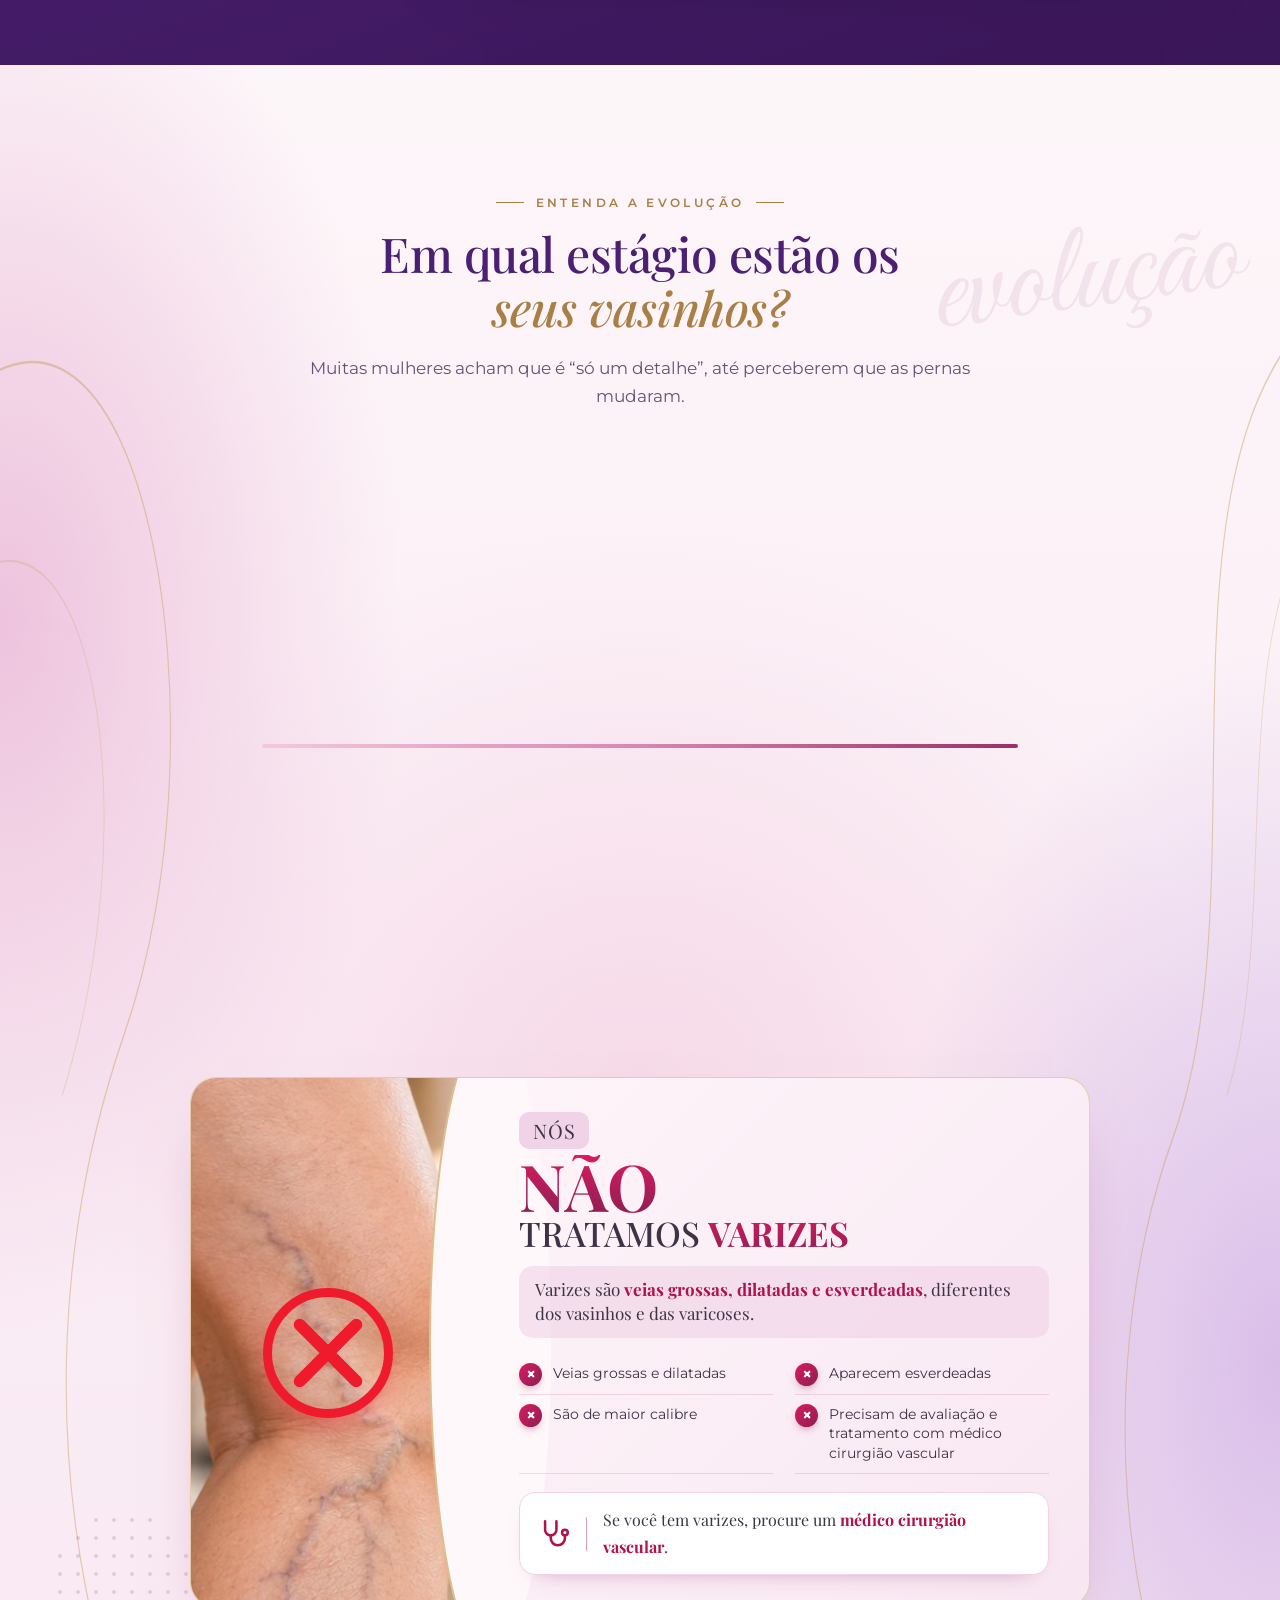
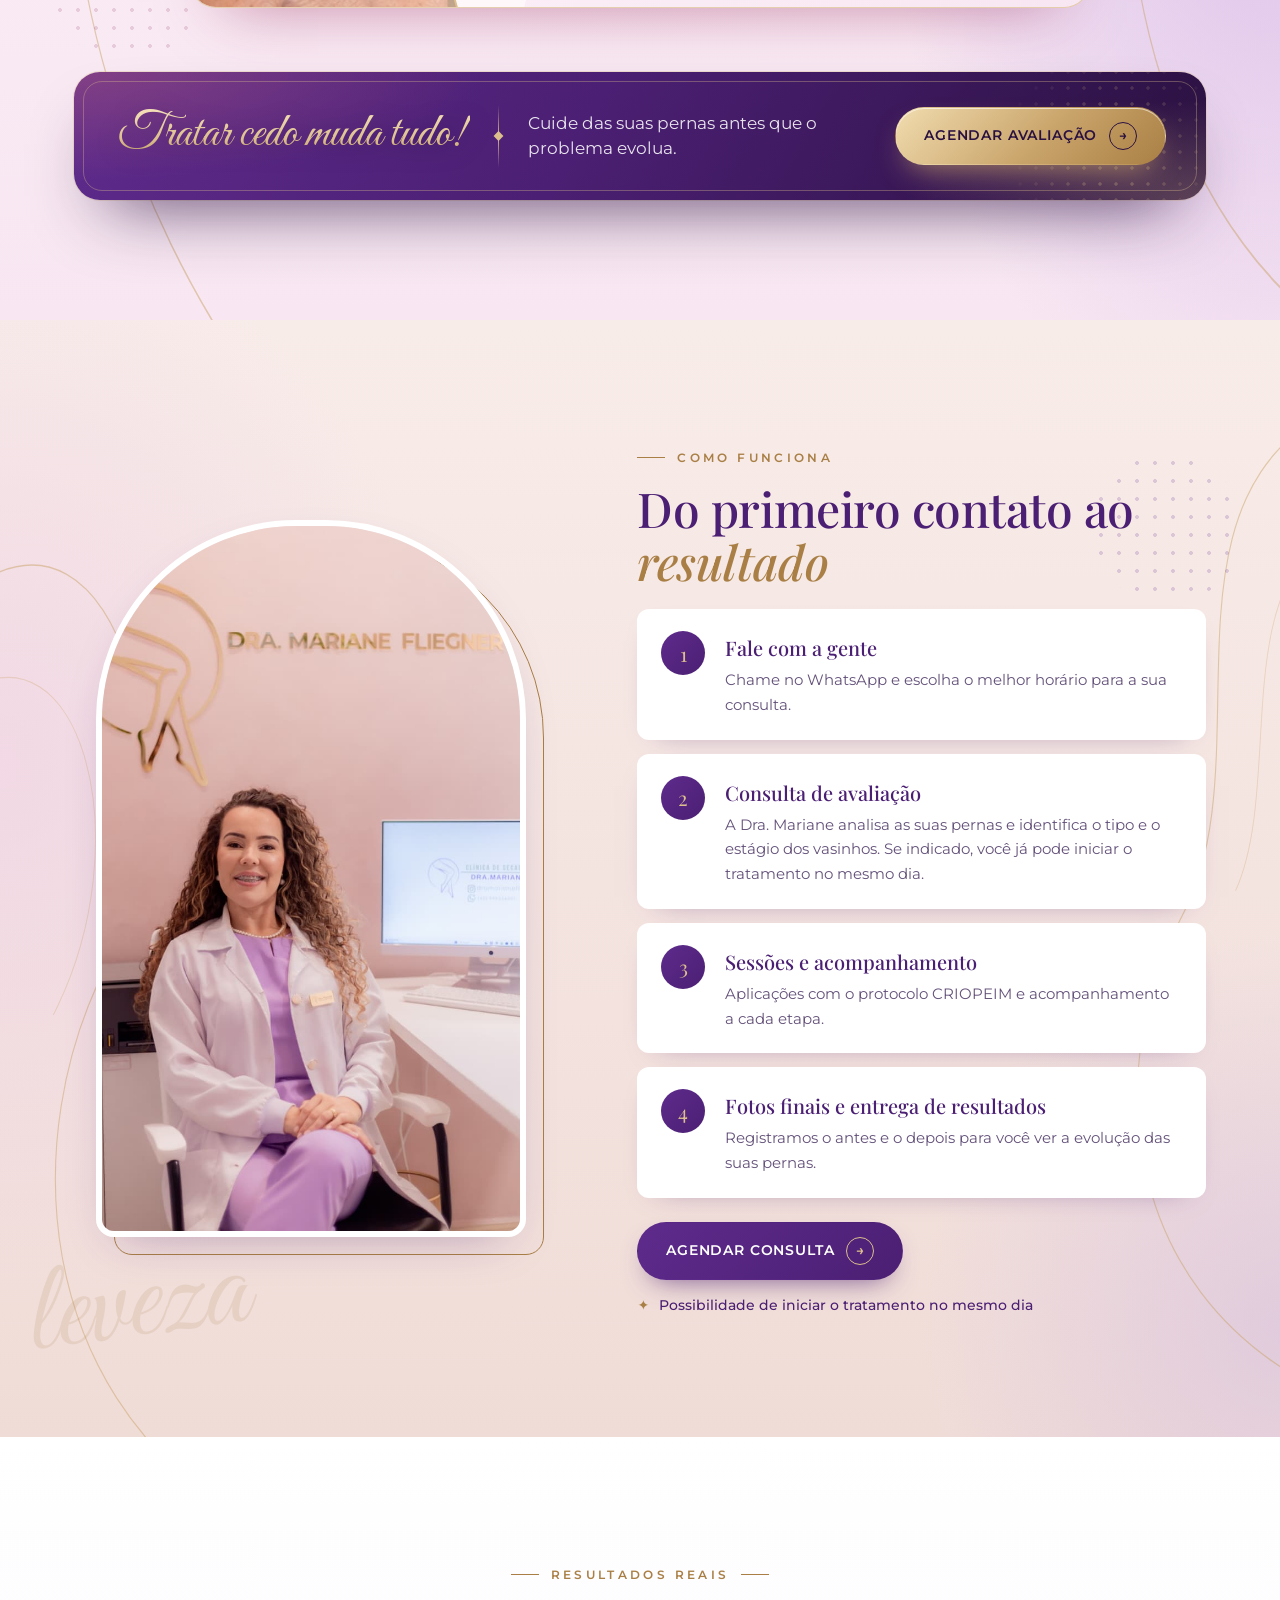
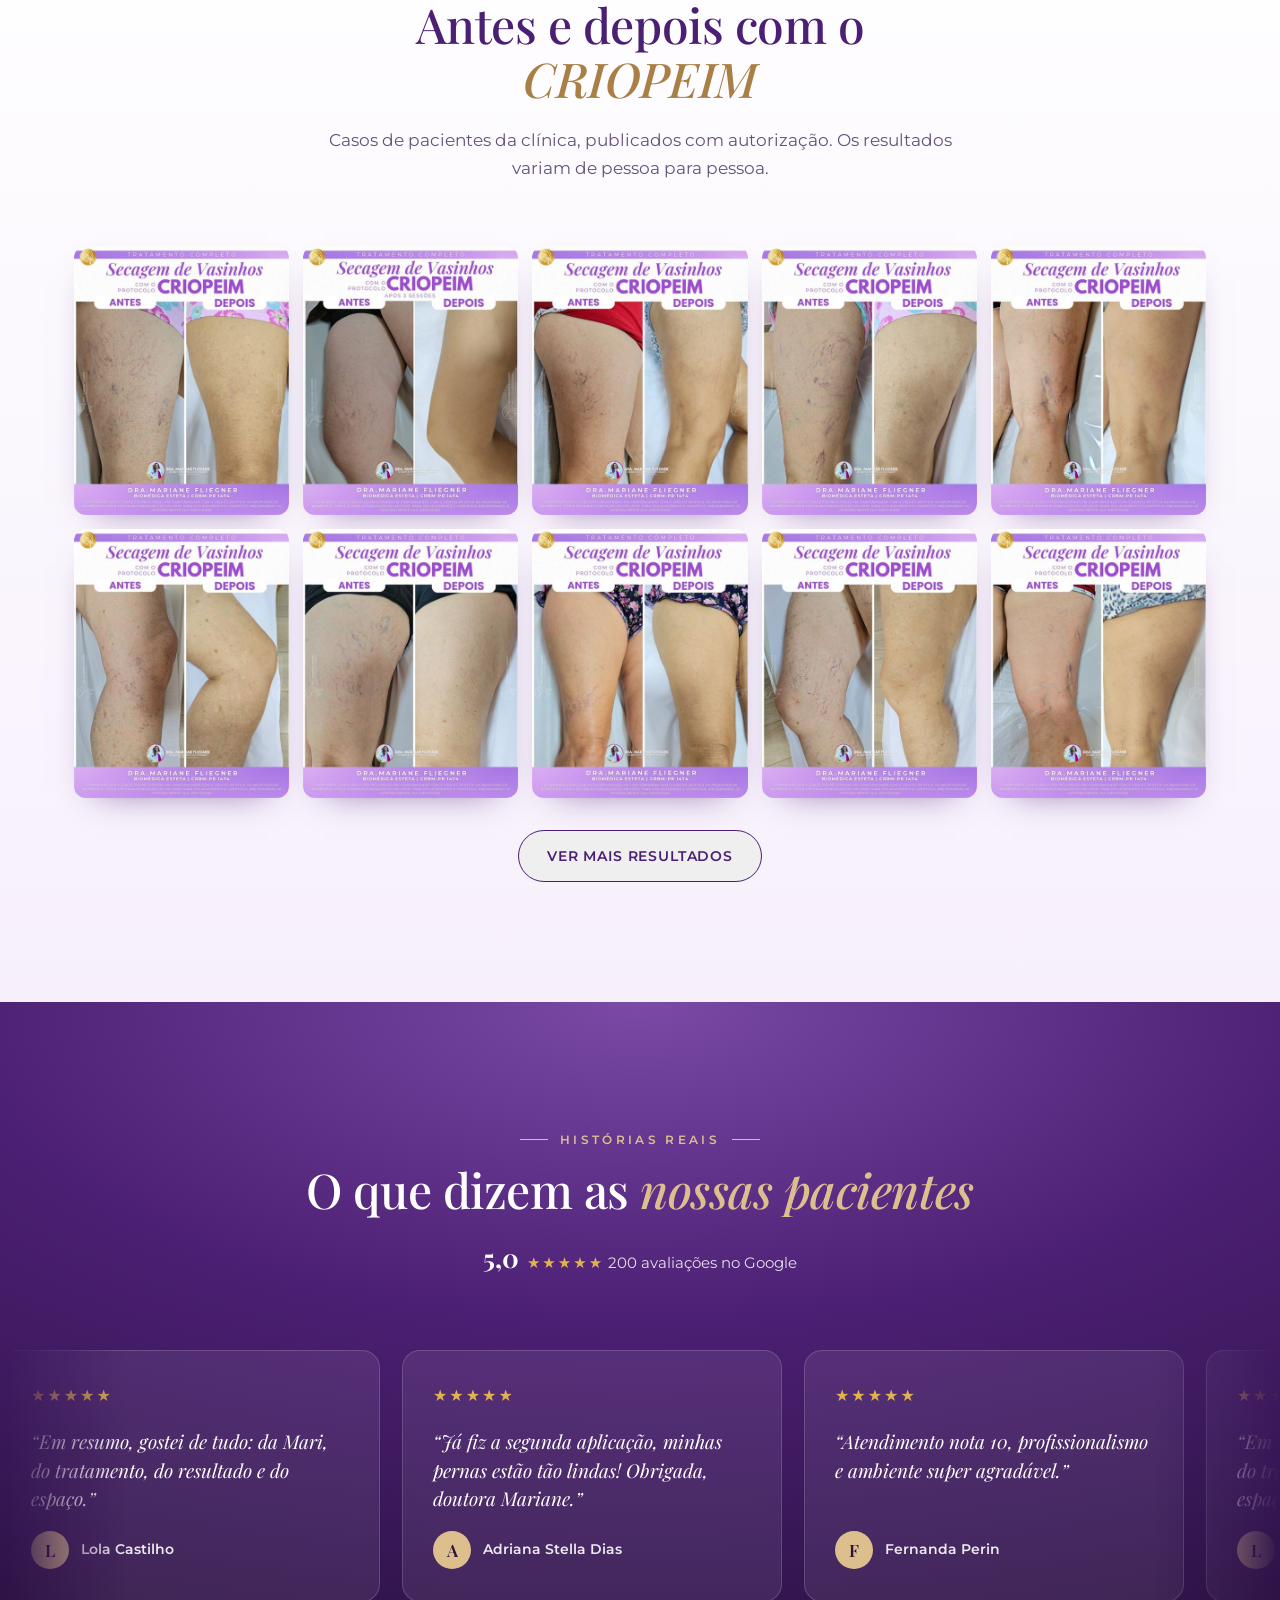
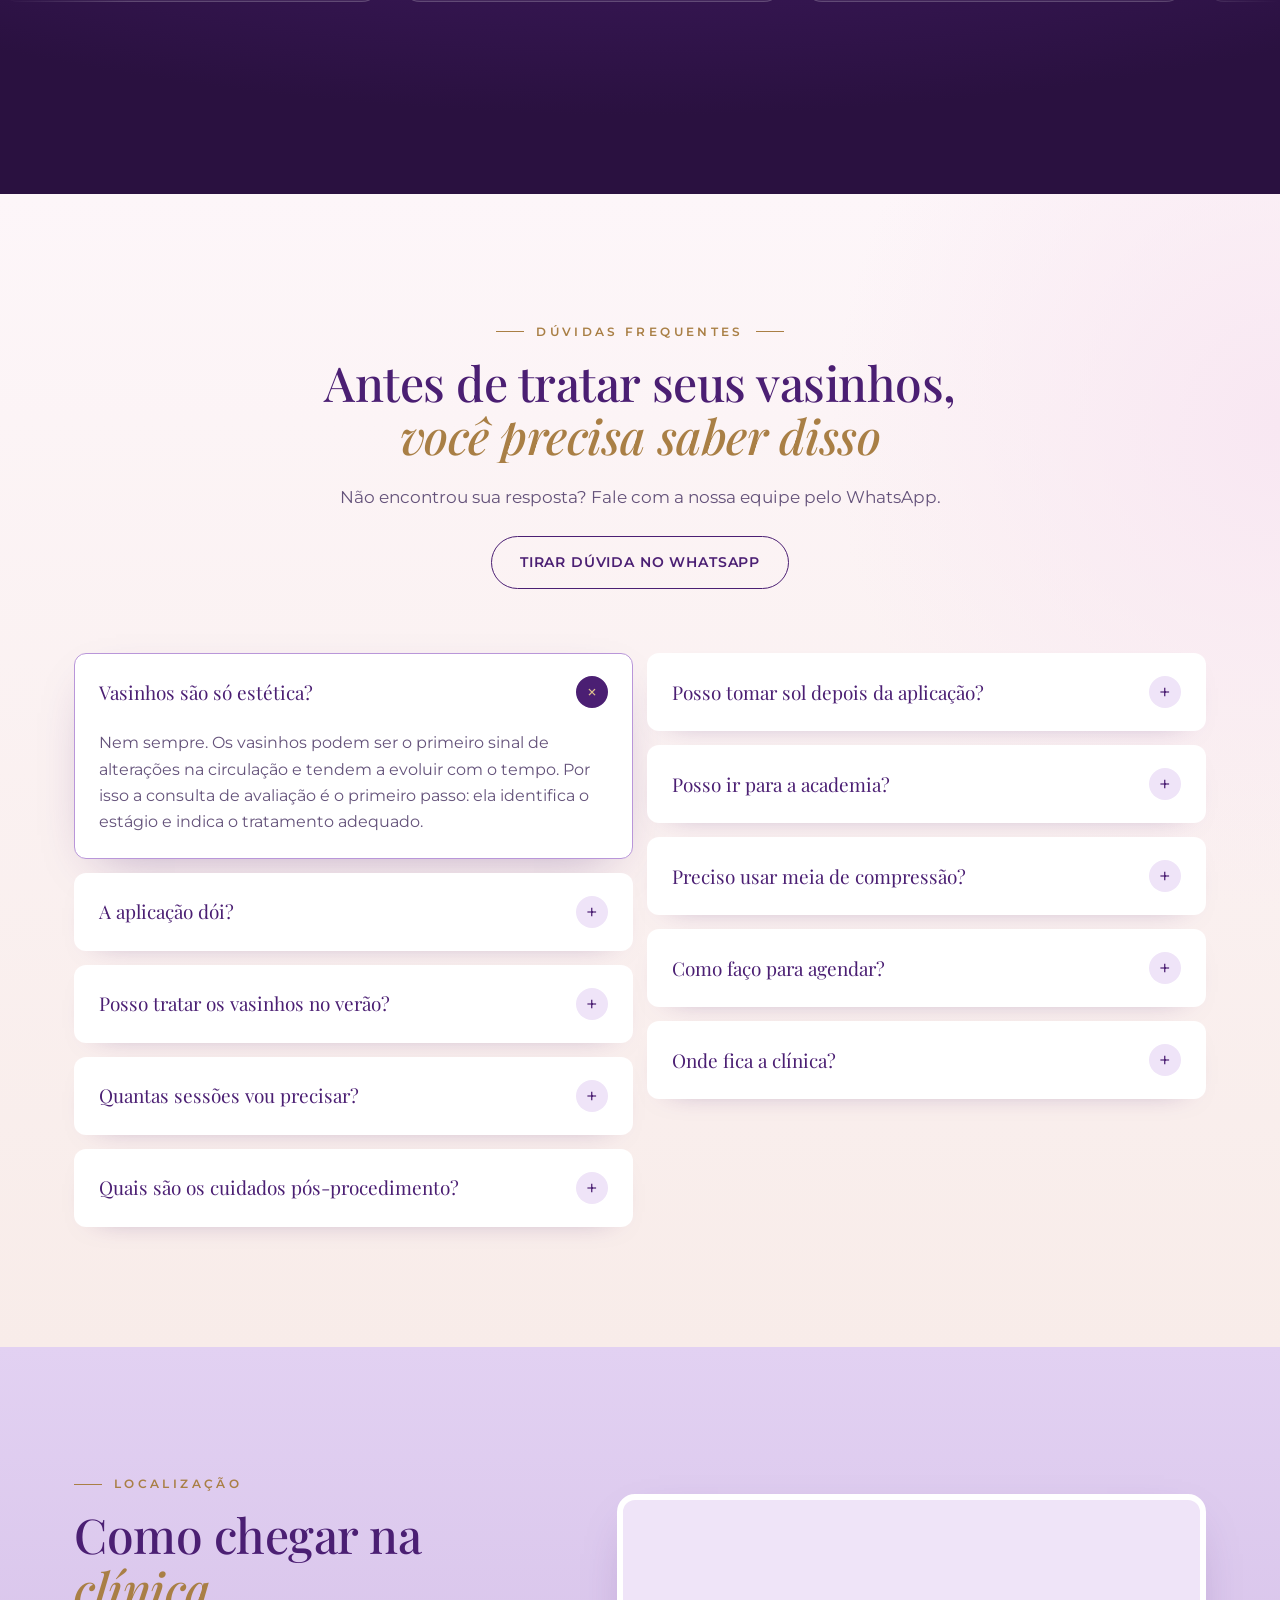
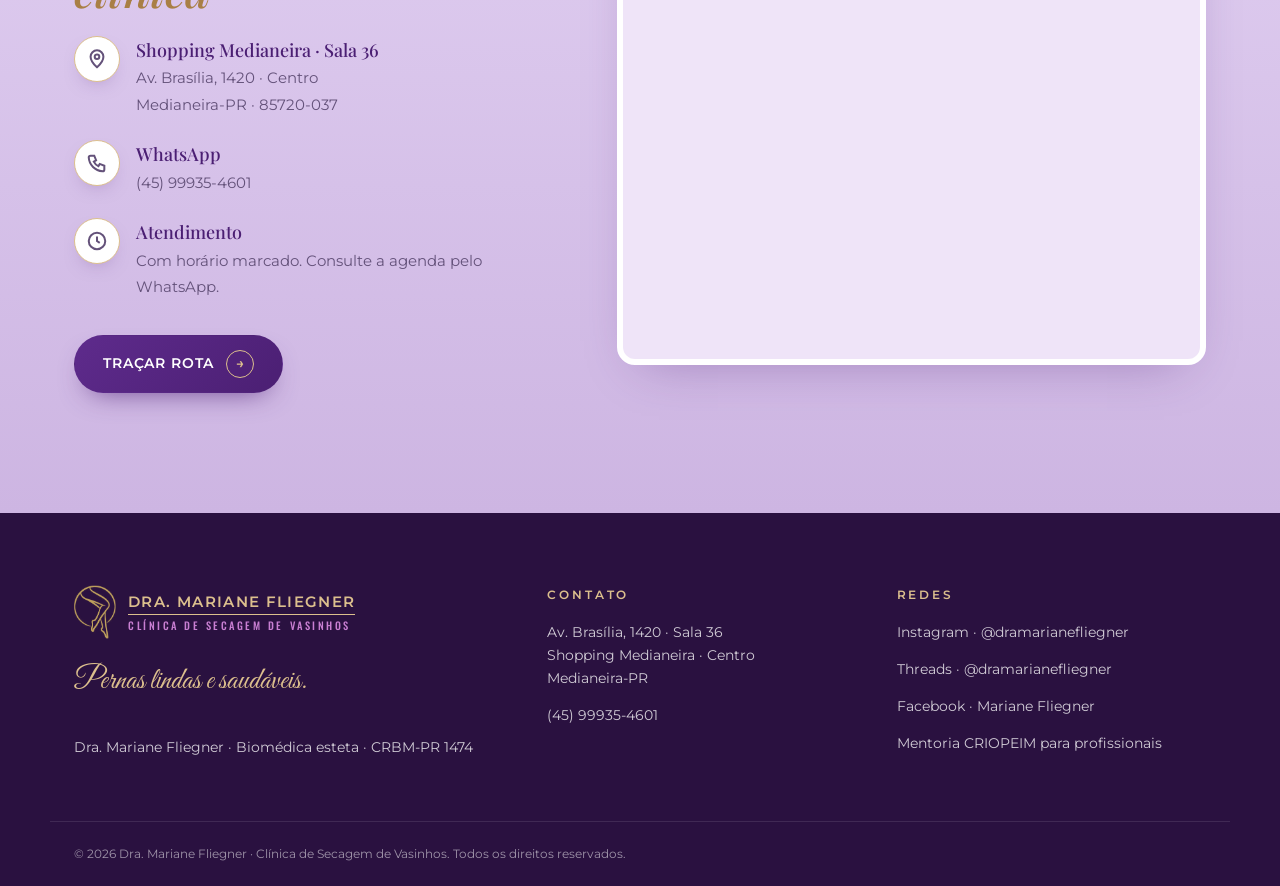
==== commit 58248149: "Prepara o site para o domínio clinicadramarianefliegner.app.br Adiciona canonical, og:url e og:image" ====
--- a/index.html
+++ b/index.html
@@ -8,7 +8,11 @@
   <meta name="theme-color" content="#4B1F73">
   <meta property="og:title" content="Dra. Mariane Fliegner · Secagem de Vasinhos">
   <meta property="og:description" content="Pernas lindas e saudáveis. Clínica especializada em secagem de vasinhos em Medianeira-PR.">
-  <meta property="og:image" content="assets/img/fachada.jpg">
+  <link rel="canonical" href="https://clinicadramarianefliegner.app.br/">
+  <meta property="og:type" content="website">
+  <meta property="og:url" content="https://clinicadramarianefliegner.app.br/">
+  <meta property="og:locale" content="pt_BR">
+  <meta property="og:image" content="https://clinicadramarianefliegner.app.br/assets/img/fachada.jpg">
   <link rel="icon" type="image/png" href="assets/img/favicon.png">
   <link rel="preconnect" href="https://fonts.googleapis.com">
   <link rel="preconnect" href="https://fonts.gstatic.com" crossorigin>
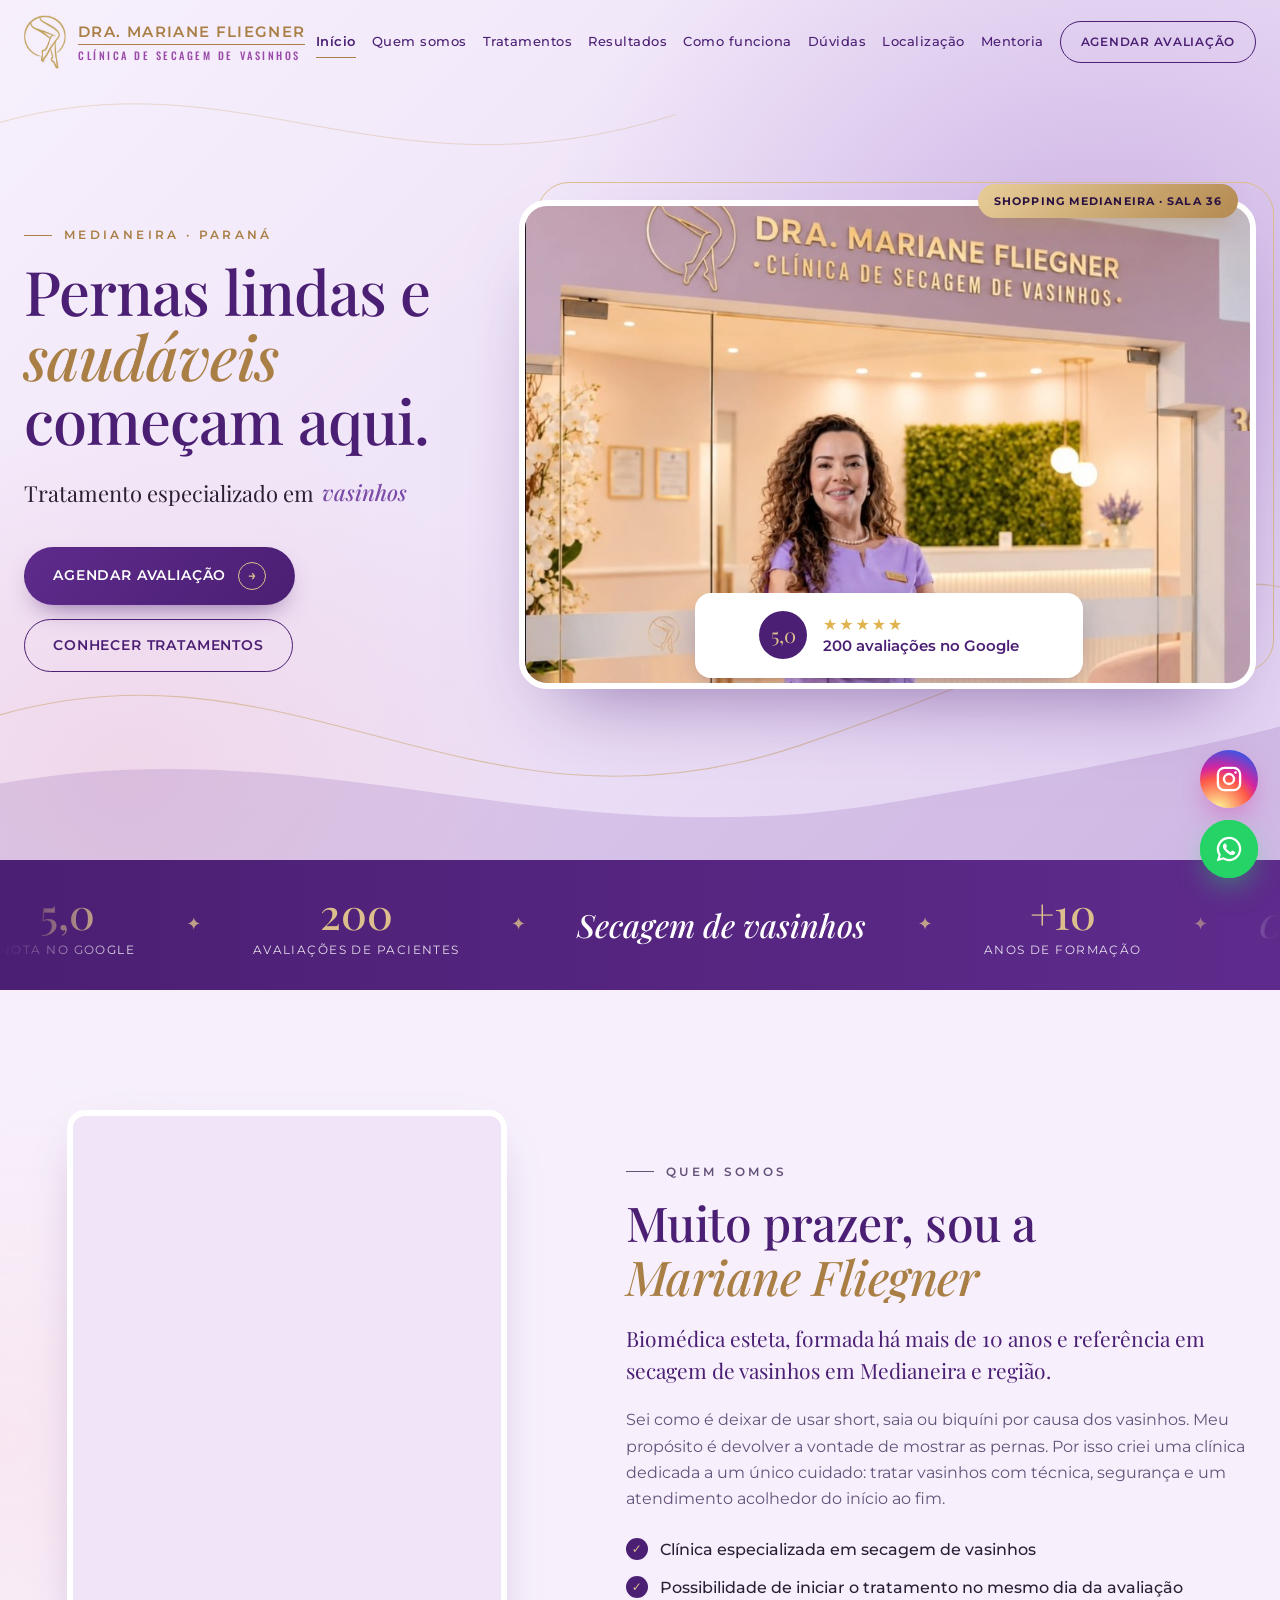
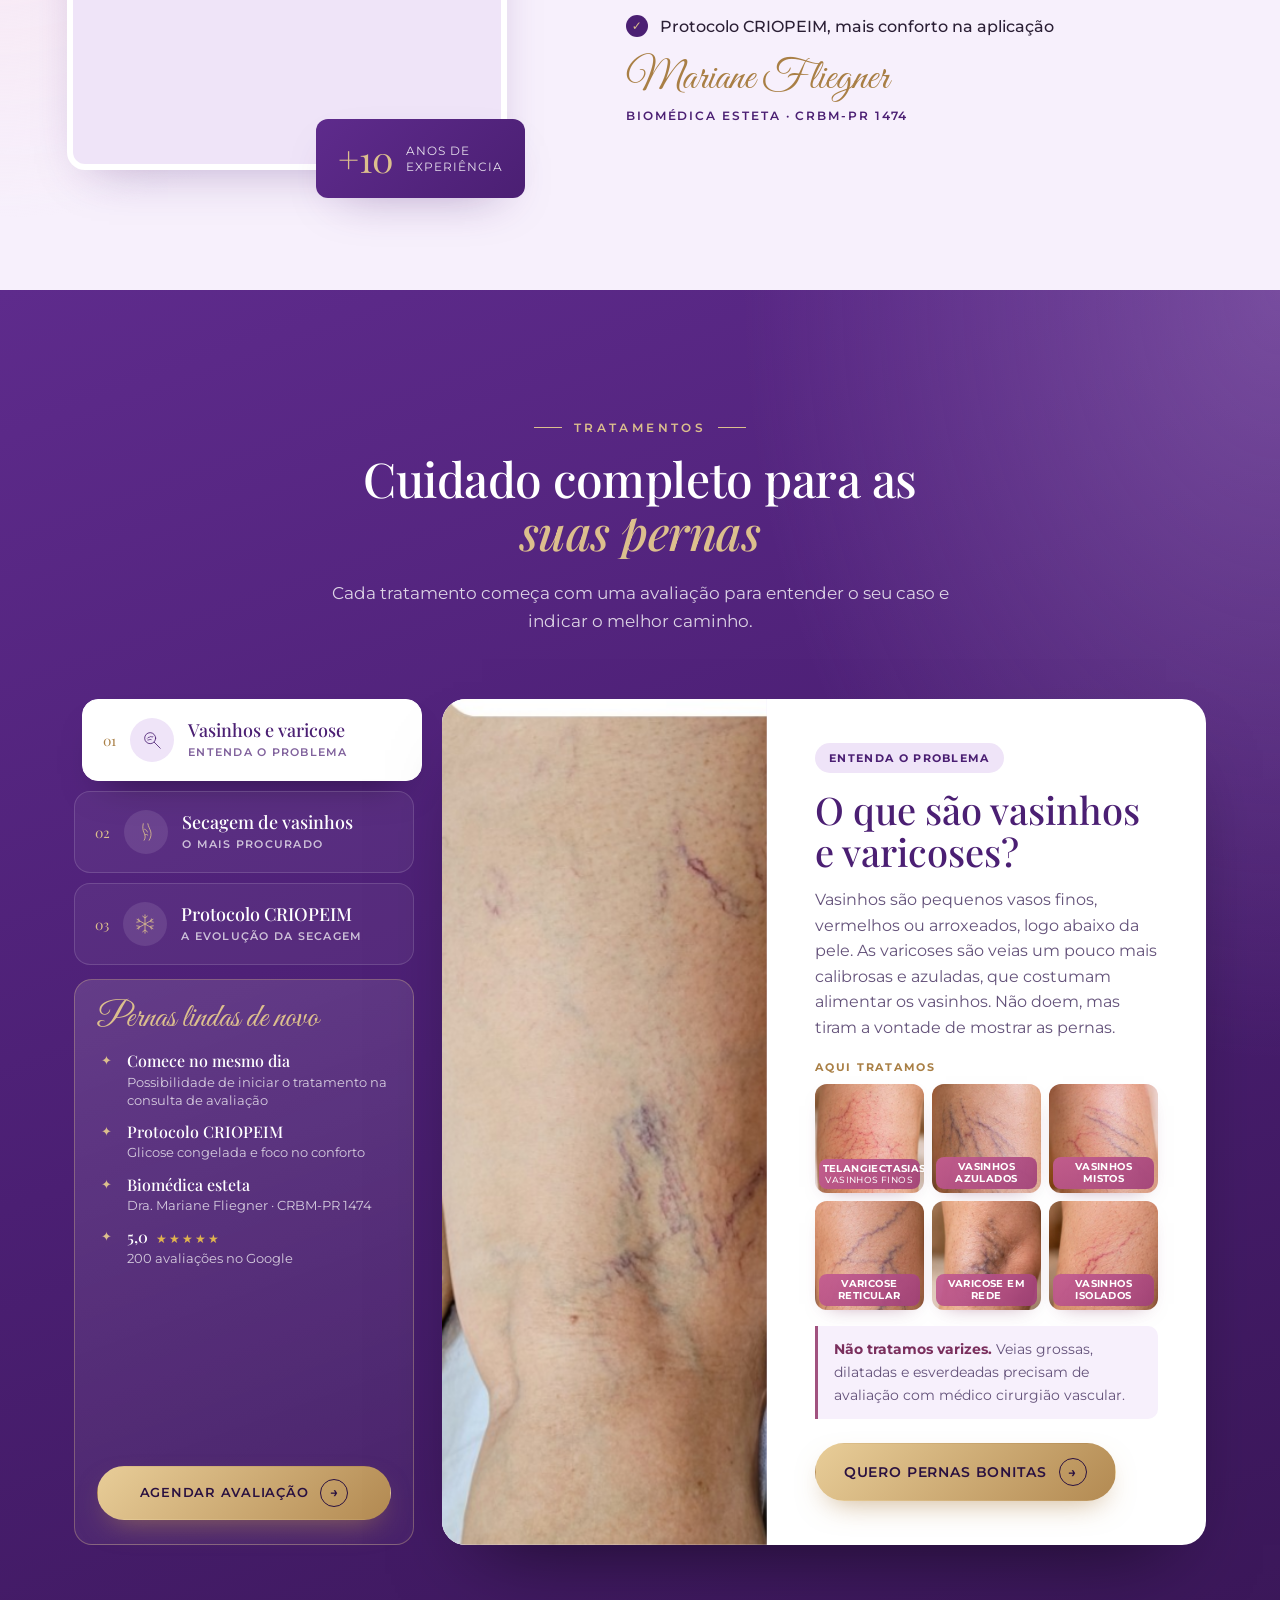
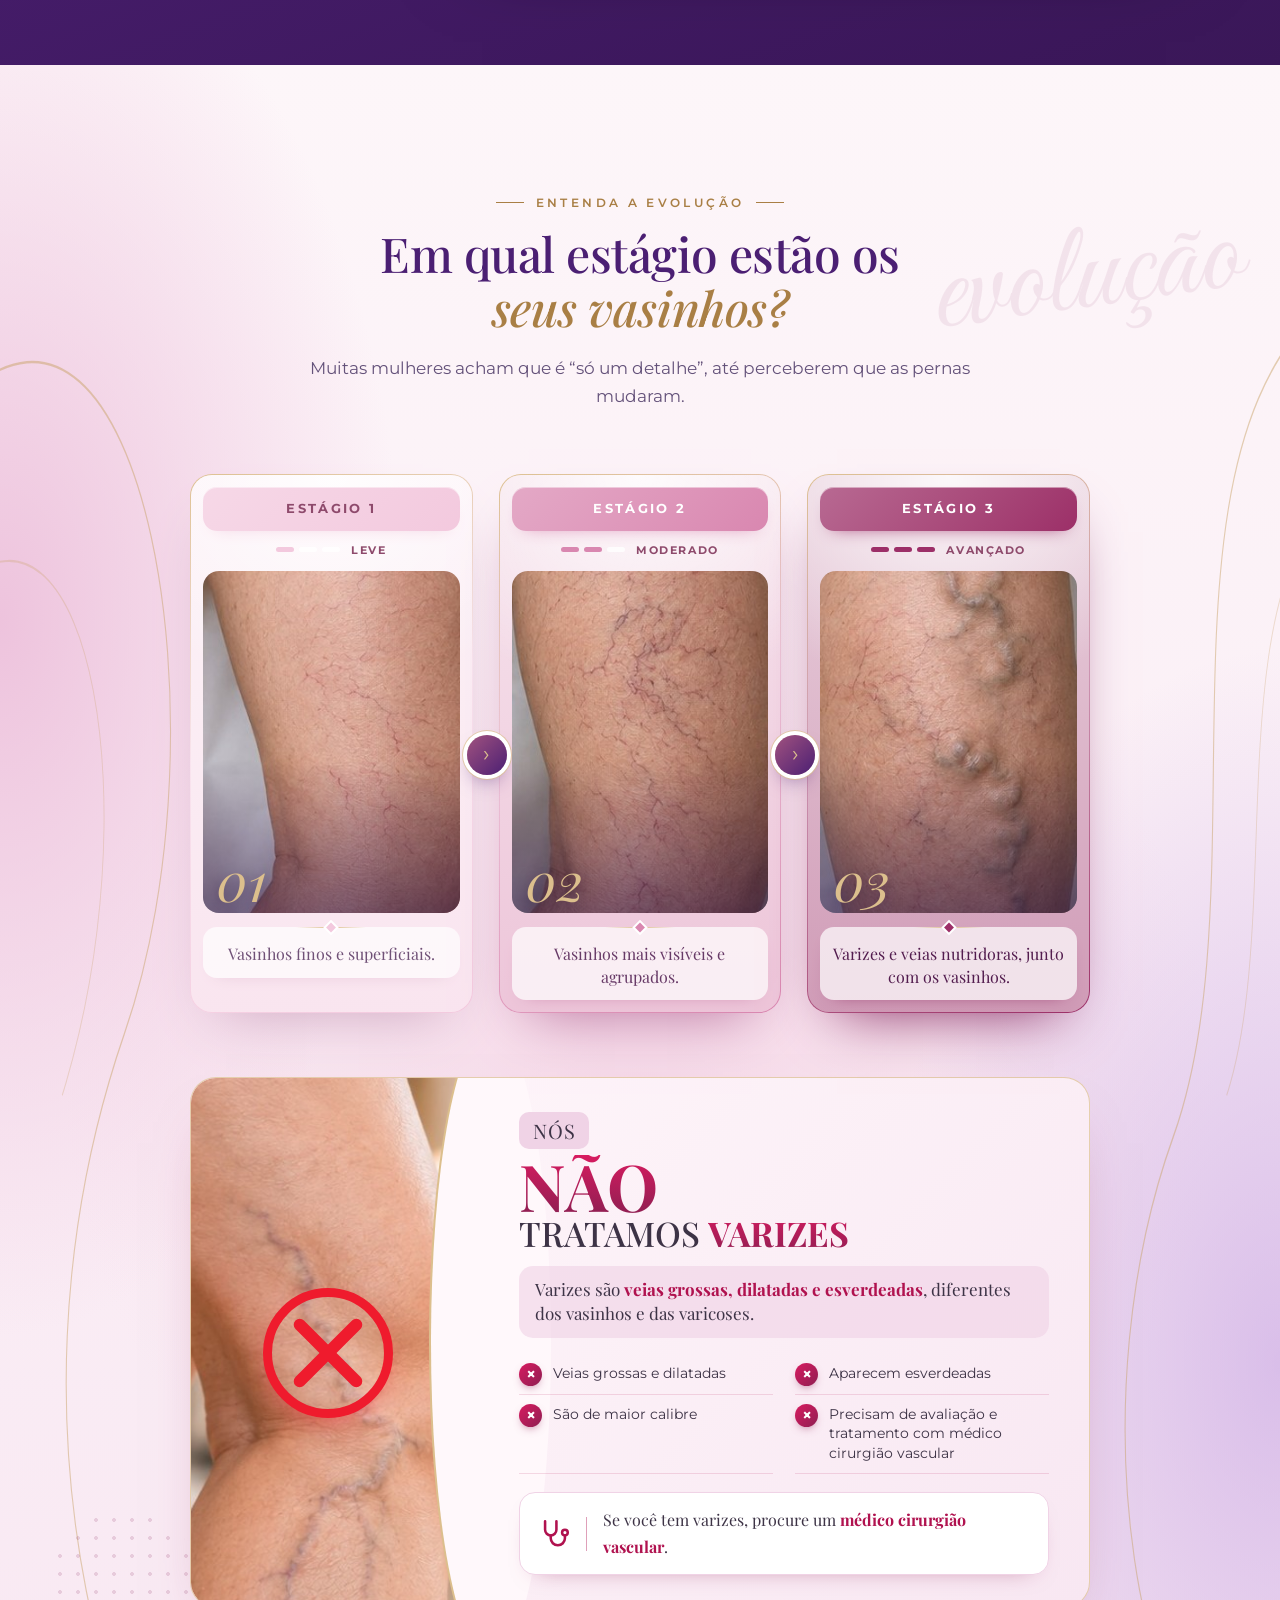
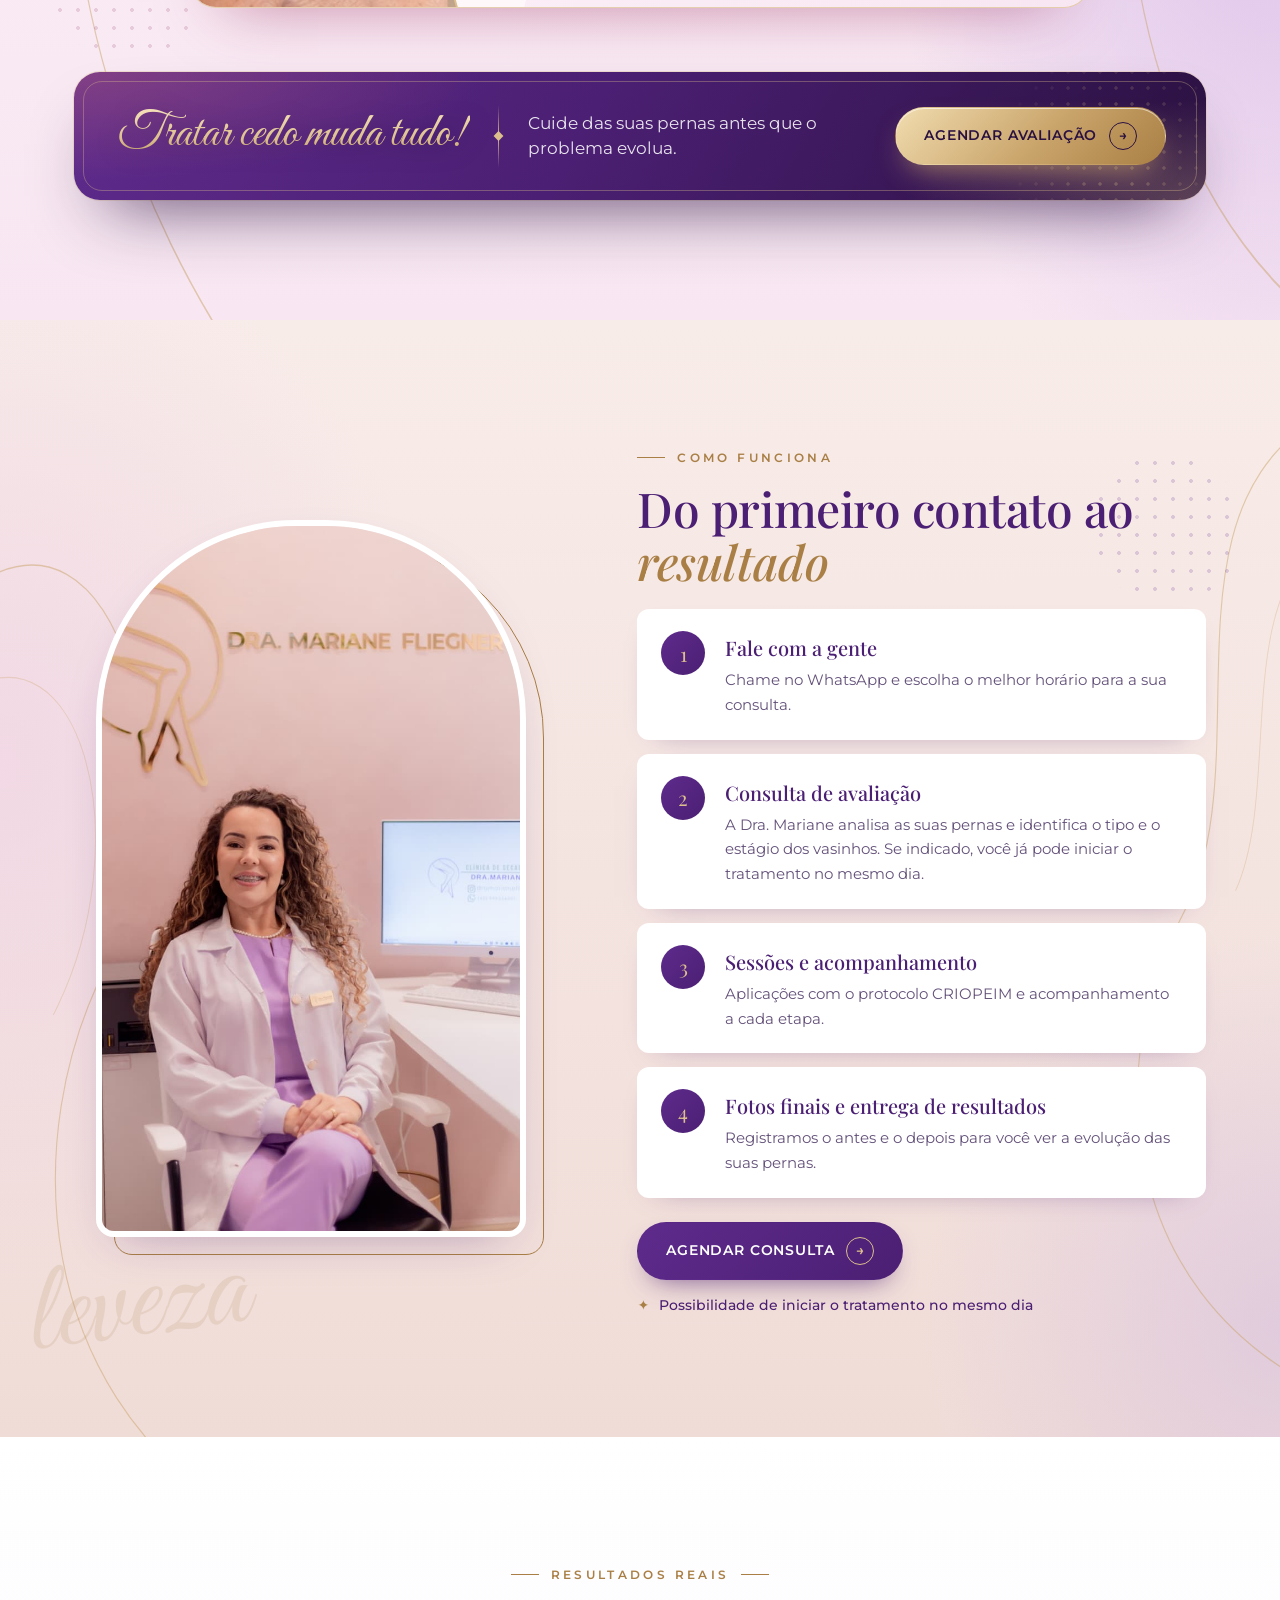
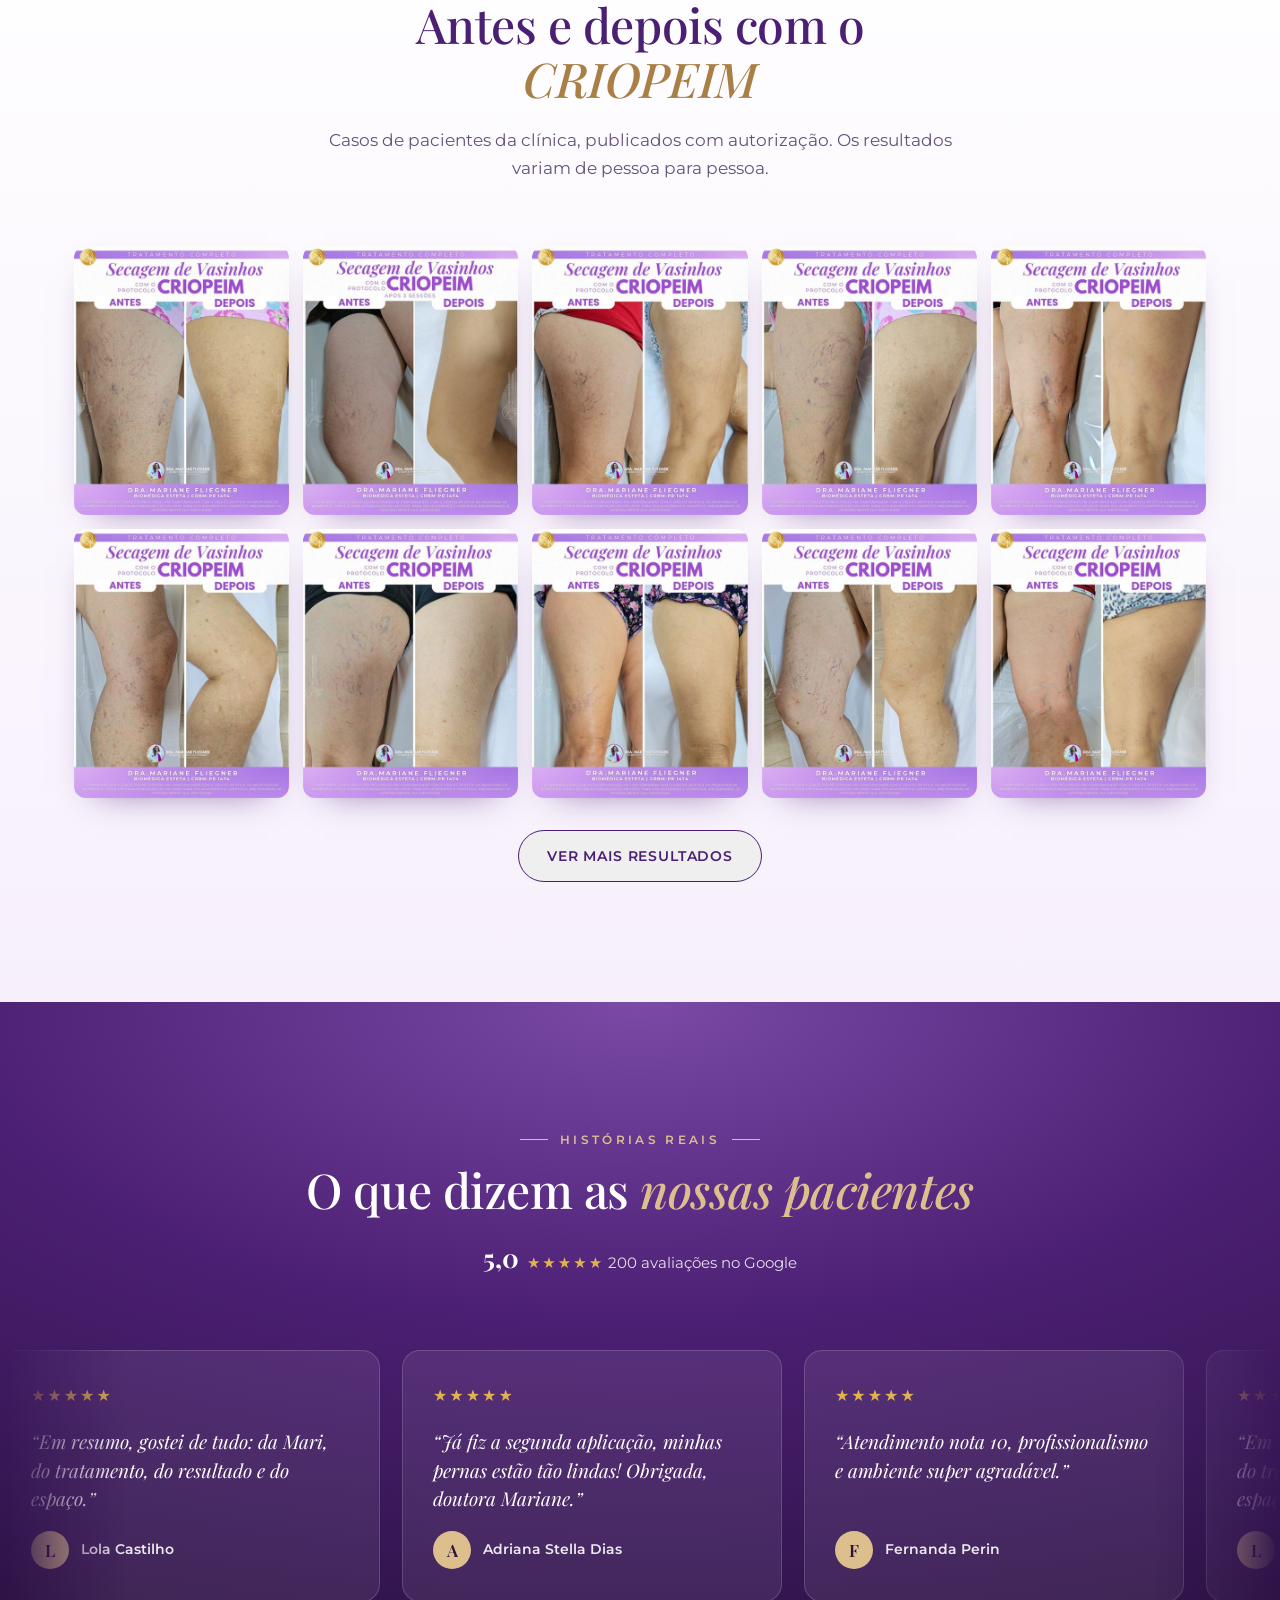
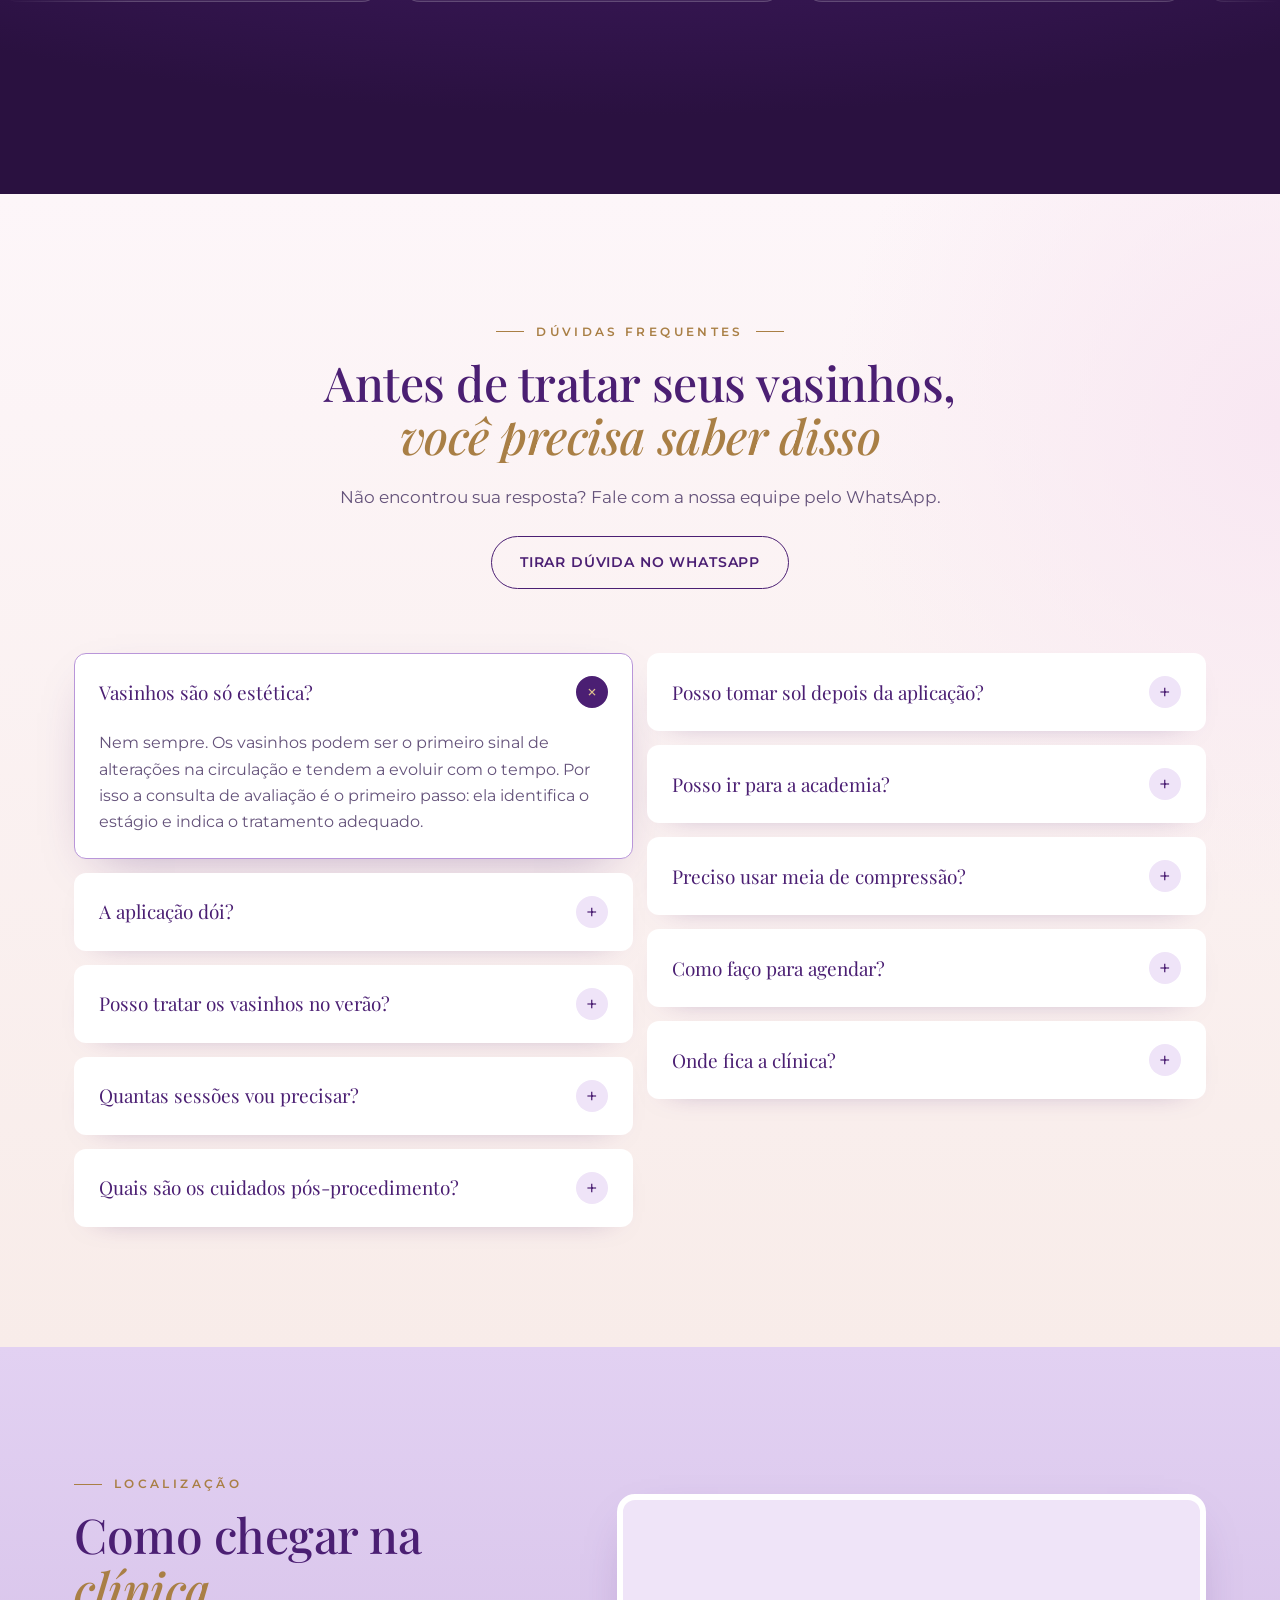
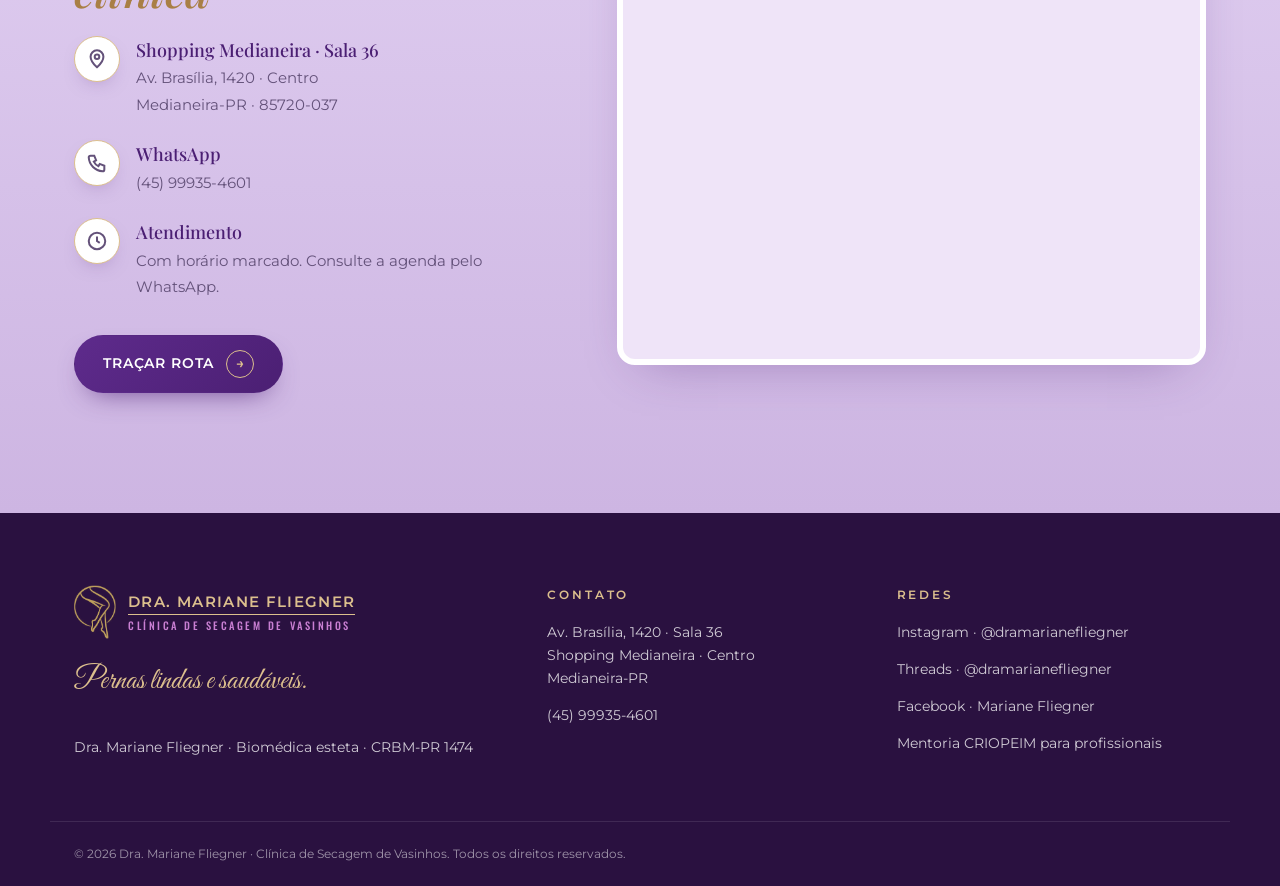
==== commit 60ac4f27: "Usa o endereço com www como principal Co-Authored-By: Claude Opus 5.5 <noreply@anthropic.com>" ====
--- a/index.html
+++ b/index.html
@@ -8,11 +8,11 @@
   <meta name="theme-color" content="#4B1F73">
   <meta property="og:title" content="Dra. Mariane Fliegner · Secagem de Vasinhos">
   <meta property="og:description" content="Pernas lindas e saudáveis. Clínica especializada em secagem de vasinhos em Medianeira-PR.">
-  <link rel="canonical" href="https://clinicadramarianefliegner.app.br/">
+  <link rel="canonical" href="https://www.clinicadramarianefliegner.app.br/">
   <meta property="og:type" content="website">
-  <meta property="og:url" content="https://clinicadramarianefliegner.app.br/">
+  <meta property="og:url" content="https://www.clinicadramarianefliegner.app.br/">
   <meta property="og:locale" content="pt_BR">
-  <meta property="og:image" content="https://clinicadramarianefliegner.app.br/assets/img/fachada.jpg">
+  <meta property="og:image" content="https://www.clinicadramarianefliegner.app.br/assets/img/fachada.jpg">
   <link rel="icon" type="image/png" href="assets/img/favicon.png">
   <link rel="preconnect" href="https://fonts.googleapis.com">
   <link rel="preconnect" href="https://fonts.gstatic.com" crossorigin>
